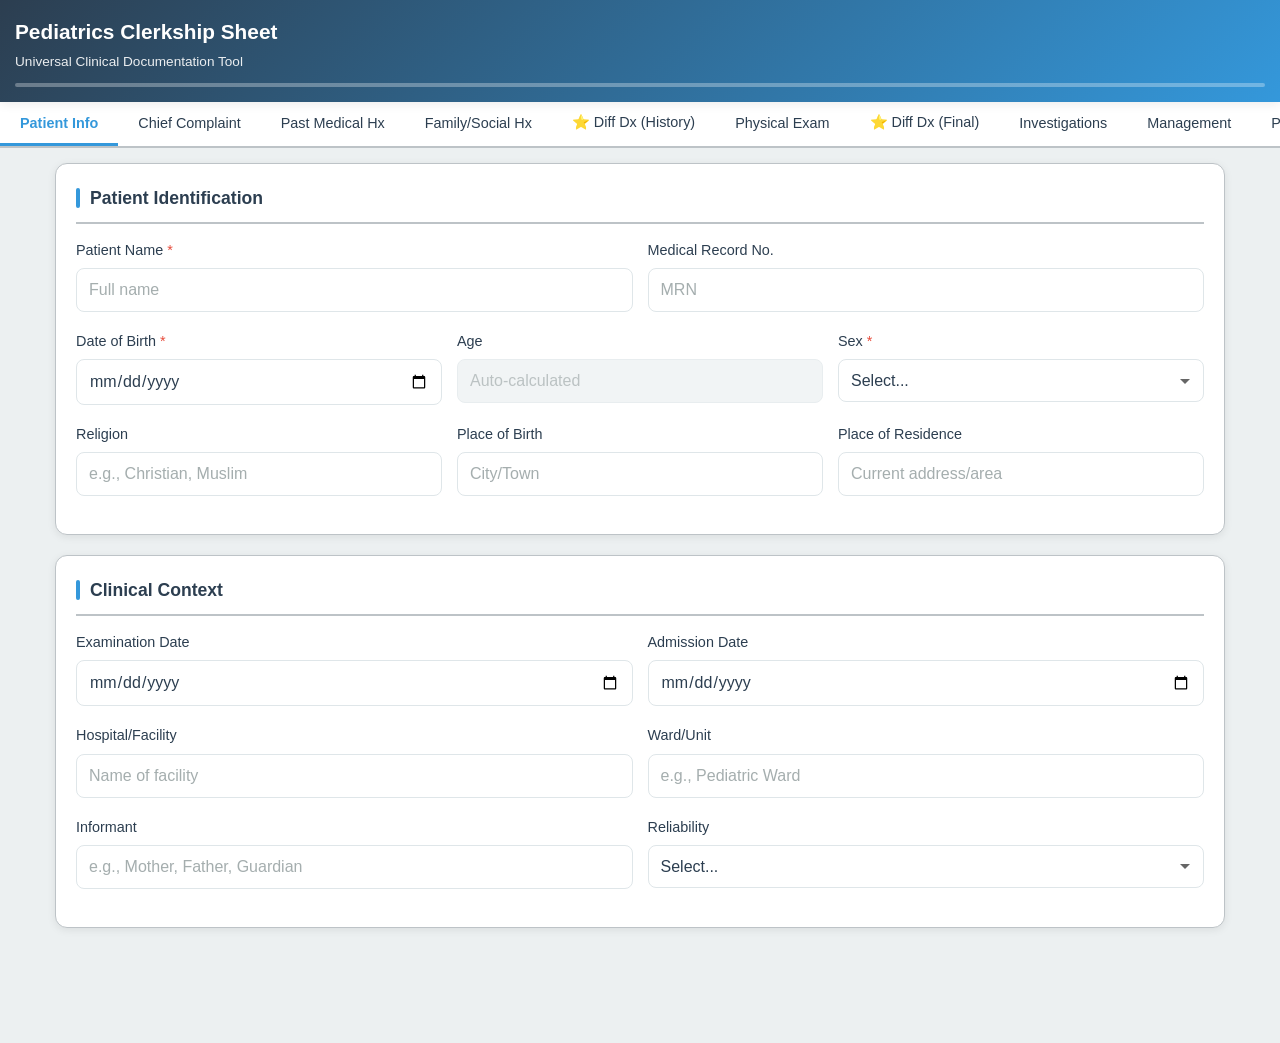
==== index.html @ 2e19b851 "updated natal history" ====
<!DOCTYPE html>
<html lang="en">

<head>
    <meta charset="UTF-8">
    <meta name="viewport" content="width=device-width, initial-scale=1.0, maximum-scale=1.0, user-scalable=no">
    <meta name="apple-mobile-web-app-capable" content="yes">
    <meta name="mobile-web-app-capable" content="yes">
    <title>Pediatrics Clerkship Sheet</title>

    <link rel="stylesheet" href="css/styles.css">
</head>

<body>

    <div class="header">
        <h1>Pediatrics Clerkship Sheet</h1>
        <div class="header-subtitle">Universal Clinical Documentation Tool</div>
        <div class="header-meta" id="lastSaved"></div>
        <div class="progress-bar">
            <div class="progress-fill" id="progressFill">0%</div>
        </div>
    </div>

    <div class="autosave-indicator" id="autosaveIndicator">✓ Saved</div>

    <div class="nav-tabs" id="navTabs">
        <button class="nav-tab active" onclick="showTab('patient-info')">Patient Info</button>
        <button class="nav-tab" onclick="showTab('chief-complaint')">Chief Complaint</button>
        <button class="nav-tab" onclick="showTab('past-medical')">Past Medical Hx</button>
        <button class="nav-tab" onclick="showTab('family-social')">Family/Social Hx</button>
        <button class="nav-tab" onclick="showTab('diff-dx-history')">⭐ Diff Dx (History)</button>
        <button class="nav-tab" onclick="showTab('physical-exam')">Physical Exam</button>
        <button class="nav-tab" onclick="showTab('diff-dx-final')">⭐ Diff Dx (Final)</button>
        <button class="nav-tab" onclick="showTab('investigations')">Investigations</button>
        <button class="nav-tab" onclick="showTab('management')">Management</button>
        <button class="nav-tab" onclick="showTab('progress')">Progress Notes</button>
        <button class="nav-tab" onclick="showTab('neonatal')">👶 Neonatal</button>
    </div>

    <div class="container">

        <!-- ============================================================ -->
        <!-- TAB 1: PATIENT INFO -->
        <!-- ============================================================ -->
        <div id="patient-info" class="tab-content active">
            <!-- In the Patient Info tab, replace the existing cards with this: -->

            <div class="card">
                <h2 class="card-title">Patient Identification</h2>
                <div class="form-row">
                    <div class="form-group">
                        <label for="patient_name" class="required">Patient Name</label>
                        <input type="text" id="patient_name" placeholder="Full name">
                    </div>
                    <div class="form-group">
                        <label for="mrn">Medical Record No.</label>
                        <input type="text" id="mrn" placeholder="MRN">
                    </div>
                </div>
                <div class="form-row three-col">
                    <div class="form-group">
                        <label for="dob" class="required">Date of Birth</label>
                        <input type="date" id="dob">
                    </div>
                    <div class="form-group">
                        <label>Age</label>
                        <input type="text" id="age" readonly placeholder="Auto-calculated">
                    </div>
                    <div class="form-group">
                        <label for="sex" class="required">Sex</label>
                        <select id="sex">
                            <option value="">Select...</option>
                            <option value="Male">Male</option>
                            <option value="Female">Female</option>
                            <option value="Ambiguous">Ambiguous</option>
                        </select>
                    </div>
                </div>
                <div class="form-row three-col">
                    <div class="form-group">
                        <label for="religion">Religion</label>
                        <input type="text" id="religion" placeholder="e.g., Christian, Muslim">
                    </div>
                    <div class="form-group">
                        <label for="place_of_birth">Place of Birth</label>
                        <input type="text" id="place_of_birth" placeholder="City/Town">
                    </div>
                    <div class="form-group">
                        <label for="place_of_residence">Place of Residence</label>
                        <input type="text" id="place_of_residence" placeholder="Current address/area">
                    </div>
                </div>
            </div>

            <div class="card">
                <h2 class="card-title">Clinical Context</h2>
                <div class="form-row">
                    <div class="form-group">
                        <label for="exam_date">Examination Date</label>
                        <input type="date" id="exam_date">
                    </div>
                    <div class="form-group">
                        <label for="admission_date">Admission Date</label>
                        <input type="date" id="admission_date">
                    </div>
                </div>
                <div class="form-row">
                    <div class="form-group">
                        <label for="hospital">Hospital/Facility</label>
                        <input type="text" id="hospital" placeholder="Name of facility">
                    </div>
                    <div class="form-group">
                        <label for="ward">Ward/Unit</label>
                        <input type="text" id="ward" placeholder="e.g., Pediatric Ward">
                    </div>
                </div>
                <div class="form-row">
                    <div class="form-group">
                        <label for="informant">Informant</label>
                        <input type="text" id="informant" placeholder="e.g., Mother, Father, Guardian">
                    </div>
                    <div class="form-group">
                        <label for="informant_reliability">Reliability</label>
                        <select id="informant_reliability">
                            <option value="">Select...</option>
                            <option value="Reliable">Reliable</option>
                            <option value="Partially Reliable">Partially Reliable</option>
                            <option value="Unreliable">Unreliable</option>
                        </select>
                    </div>
                </div>
            </div>

            <!-- ============================================================ -->
            <!-- TAB 2: CHIEF COMPLAINT -->
            <!-- ============================================================ -->
            <div id="chief-complaint" class="tab-content">
                <div class="card">
                    <h2 class="card-title">Chief Complaint (Patient's Own Words)</h2>
                    <div class="form-group">
                        <label for="complaint_1">Complaint 1</label>
                        <input type="text" id="complaint_1" placeholder="Primary complaint">
                    </div>
                    <div class="form-group">
                        <label for="duration_1">Duration</label>
                        <input type="text" id="duration_1" placeholder="e.g., 3 days">
                    </div>

                    <div class="form-group">
                        <label for="complaint_2">Complaint 2</label>
                        <input type="text" id="complaint_2" placeholder="Secondary complaint (if any)">
                    </div>
                    <div class="form-group">
                        <label for="duration_2">Duration</label>
                        <input type="text" id="duration_2" placeholder="e.g., 1 week">
                    </div>

                    <div class="form-group">
                        <label for="complaint_3">Complaint 3</label>
                        <input type="text" id="complaint_3" placeholder="Additional complaint (if any)">
                    </div>
                    <div class="form-group">
                        <label for="duration_3">Duration</label>
                        <input type="text" id="duration_3" placeholder="e.g., 2 weeks">
                    </div>
                </div>

                <div class="card">
                    <h2 class="card-title">History of Present Illness (HPI)</h2>
                    <div class="form-group">
                        <label for="hpi">Full Narrative</label>
                        <textarea id="hpi" rows="8"
                            placeholder="Detailed chronological account of the presenting complaint(s)..."></textarea>
                    </div>
                </div>

                <div class="card">
                    <h2 class="card-title">Symptom Characterization</h2>
                    <div class="form-group">
                        <label for="onset">Onset</label>
                        <input type="text" id="onset" placeholder="Sudden / gradual / insidious">
                    </div>
                    <div class="form-group">
                        <label for="location">Location</label>
                        <input type="text" id="location" placeholder="Where is the symptom?">
                    </div>
                    <div class="form-group">
                        <label for="character">Character</label>
                        <input type="text" id="character" placeholder="Quality of symptom">
                    </div>
                    <div class="form-group">
                        <label for="aggravating">Aggravating Factors</label>
                        <input type="text" id="aggravating" placeholder="What makes it worse?">
                    </div>
                    <div class="form-group">
                        <label for="relieving">Relieving Factors</label>
                        <input type="text" id="relieving" placeholder="What makes it better?">
                    </div>
                    <div class="form-group">
                        <label for="timing">Timing</label>
                        <input type="text" id="timing" placeholder="When does it occur? Pattern?">
                    </div>
                    <div class="form-group">
                        <label for="severity">Severity</label>
                        <input type="text" id="severity" placeholder="Mild / moderate / severe">
                    </div>
                    <div class="form-group">
                        <label for="progression">Progression</label>
                        <input type="text" id="progression" placeholder="Getting better / worse / same?">
                    </div>
                    <div class="form-group">
                        <label for="associated_symptoms">Associated Symptoms</label>
                        <textarea id="associated_symptoms" rows="3"
                            placeholder="Other symptoms accompanying the chief complaint"></textarea>
                    </div>
                </div>

                <div class="card">
                    <h2 class="card-title">Functional Impact</h2>
                    <div class="form-group">
                        <label for="effect_feeding">Effect on Feeding</label>
                        <textarea id="effect_feeding" rows="2"
                            placeholder="Any changes in appetite, intake, or feeding behavior?"></textarea>
                    </div>
                    <div class="form-group">
                        <label for="effect_sleep">Effect on Sleep</label>
                        <textarea id="effect_sleep" rows="2" placeholder="Any sleep disturbances?"></textarea>
                    </div>
                    <div class="form-group">
                        <label for="effect_activity">Effect on Activity Level</label>
                        <textarea id="effect_activity" rows="2"
                            placeholder="Any changes in play, school, or daily activities?"></textarea>
                    </div>
                </div>

                <div class="card">
                    <h2 class="card-title">Pertinent Positives & Negatives</h2>
                    <div class="form-group">
                        <label for="pertinent_positives">Pertinent Positives</label>
                        <textarea id="pertinent_positives" rows="3"
                            placeholder="Relevant positive findings from history"></textarea>
                    </div>
                    <div class="form-group">
                        <label for="pertinent_negatives">Pertinent Negatives</label>
                        <textarea id="pertinent_negatives" rows="3"
                            placeholder="Important negative findings that help narrow diagnosis"></textarea>
                    </div>
                </div>

                <div class="card">
                    <h2 class="card-title">Prior Treatment</h2>
                    <table id="priorTreatmentTable">
                        <thead>
                            <tr>
                                <th>Medication/Treatment</th>
                                <th>Dose/Frequency</th>
                                <th>Response</th>
                                <th><button type="button" class="btn-add"
                                        onclick="addRow('priorTreatmentTable')">+</button></th>
                            </tr>
                        </thead>
                        <tbody>
                            <tr>
                                <td><input type="text" class="form-control"></td>
                                <td><input type="text" class="form-control"></td>
                                <td><input type="text" class="form-control"></td>
                                <td><button type="button" class="btn-remove" onclick="removeRow(this)">×</button></td>
                            </tr>
                        </tbody>
                    </table>
                </div>

                <!-- Replace the Review of Systems section in Chief Complaint tab -->
                <div class="card">
                    <h2 class="card-title">Review of Systems</h2>
                    <p class="info-text">Select ✓ (Yes/Present), ✗ (No/Absent), or leave blank if not assessed</p>

                    <h3>General</h3>
                    <div class="ros-grid">
                        <div class="ros-item">
                            <span class="ros-label">Fever</span>
                            <div class="ros-buttons">
                                <label class="ros-btn"><input type="radio" name="ros_fever" value="yes"><span
                                        class="tick">✓</span></label>
                                <label class="ros-btn"><input type="radio" name="ros_fever" value="no"><span
                                        class="cross">✗</span></label>
                            </div>
                        </div>
                        <div class="ros-item">
                            <span class="ros-label">Weight Loss</span>
                            <div class="ros-buttons">
                                <label class="ros-btn"><input type="radio" name="ros_weight_loss" value="yes"><span
                                        class="tick">✓</span></label>
                                <label class="ros-btn"><input type="radio" name="ros_weight_loss" value="no"><span
                                        class="cross">✗</span></label>
                            </div>
                        </div>
                        <div class="ros-item">
                            <span class="ros-label">Fatigue</span>
                            <div class="ros-buttons">
                                <label class="ros-btn"><input type="radio" name="ros_fatigue" value="yes"><span
                                        class="tick">✓</span></label>
                                <label class="ros-btn"><input type="radio" name="ros_fatigue" value="no"><span
                                        class="cross">✗</span></label>
                            </div>
                        </div>
                        <div class="ros-item">
                            <span class="ros-label">Night Sweats</span>
                            <div class="ros-buttons">
                                <label class="ros-btn"><input type="radio" name="ros_night_sweats" value="yes"><span
                                        class="tick">✓</span></label>
                                <label class="ros-btn"><input type="radio" name="ros_night_sweats" value="no"><span
                                        class="cross">✗</span></label>
                            </div>
                        </div>
                        <div class="ros-item">
                            <span class="ros-label">Poor Appetite</span>
                            <div class="ros-buttons">
                                <label class="ros-btn"><input type="radio" name="ros_poor_appetite" value="yes"><span
                                        class="tick">✓</span></label>
                                <label class="ros-btn"><input type="radio" name="ros_poor_appetite" value="no"><span
                                        class="cross">✗</span></label>
                            </div>
                        </div>
                    </div>

                    <h3>Respiratory</h3>
                    <div class="ros-grid">
                        <div class="ros-item">
                            <span class="ros-label">Cough</span>
                            <div class="ros-buttons">
                                <label class="ros-btn"><input type="radio" name="ros_cough" value="yes"><span
                                        class="tick">✓</span></label>
                                <label class="ros-btn"><input type="radio" name="ros_cough" value="no"><span
                                        class="cross">✗</span></label>
                            </div>
                        </div>
                        <div class="ros-item">
                            <span class="ros-label">Difficulty Breathing</span>
                            <div class="ros-buttons">
                                <label class="ros-btn"><input type="radio" name="ros_dyspnea" value="yes"><span
                                        class="tick">✓</span></label>
                                <label class="ros-btn"><input type="radio" name="ros_dyspnea" value="no"><span
                                        class="cross">✗</span></label>
                            </div>
                        </div>
                        <div class="ros-item">
                            <span class="ros-label">Wheezing</span>
                            <div class="ros-buttons">
                                <label class="ros-btn"><input type="radio" name="ros_wheeze" value="yes"><span
                                        class="tick">✓</span></label>
                                <label class="ros-btn"><input type="radio" name="ros_wheeze" value="no"><span
                                        class="cross">✗</span></label>
                            </div>
                        </div>
                        <div class="ros-item">
                            <span class="ros-label">Chest Pain</span>
                            <div class="ros-buttons">
                                <label class="ros-btn"><input type="radio" name="ros_chest_pain" value="yes"><span
                                        class="tick">✓</span></label>
                                <label class="ros-btn"><input type="radio" name="ros_chest_pain" value="no"><span
                                        class="cross">✗</span></label>
                            </div>
                        </div>
                    </div>

                    <h3>Cardiovascular</h3>
                    <div class="ros-grid">
                        <div class="ros-item">
                            <span class="ros-label">Palpitations</span>
                            <div class="ros-buttons">
                                <label class="ros-btn"><input type="radio" name="ros_palpitations" value="yes"><span
                                        class="tick">✓</span></label>
                                <label class="ros-btn"><input type="radio" name="ros_palpitations" value="no"><span
                                        class="cross">✗</span></label>
                            </div>
                        </div>
                        <div class="ros-item">
                            <span class="ros-label">Syncope</span>
                            <div class="ros-buttons">
                                <label class="ros-btn"><input type="radio" name="ros_syncope" value="yes"><span
                                        class="tick">✓</span></label>
                                <label class="ros-btn"><input type="radio" name="ros_syncope" value="no"><span
                                        class="cross">✗</span></label>
                            </div>
                        </div>
                        <div class="ros-item">
                            <span class="ros-label">Edema</span>
                            <div class="ros-buttons">
                                <label class="ros-btn"><input type="radio" name="ros_edema" value="yes"><span
                                        class="tick">✓</span></label>
                                <label class="ros-btn"><input type="radio" name="ros_edema" value="no"><span
                                        class="cross">✗</span></label>
                            </div>
                        </div>
                        <div class="ros-item">
                            <span class="ros-label">Cyanosis</span>
                            <div class="ros-buttons">
                                <label class="ros-btn"><input type="radio" name="ros_cyanosis" value="yes"><span
                                        class="tick">✓</span></label>
                                <label class="ros-btn"><input type="radio" name="ros_cyanosis" value="no"><span
                                        class="cross">✗</span></label>
                            </div>
                        </div>
                    </div>

                    <h3>Gastrointestinal</h3>
                    <div class="ros-grid">
                        <div class="ros-item">
                            <span class="ros-label">Nausea</span>
                            <div class="ros-buttons">
                                <label class="ros-btn"><input type="radio" name="ros_nausea" value="yes"><span
                                        class="tick">✓</span></label>
                                <label class="ros-btn"><input type="radio" name="ros_nausea" value="no"><span
                                        class="cross">✗</span></label>
                            </div>
                        </div>
                        <div class="ros-item">
                            <span class="ros-label">Vomiting</span>
                            <div class="ros-buttons">
                                <label class="ros-btn"><input type="radio" name="ros_vomiting" value="yes"><span
                                        class="tick">✓</span></label>
                                <label class="ros-btn"><input type="radio" name="ros_vomiting" value="no"><span
                                        class="cross">✗</span></label>
                            </div>
                        </div>
                        <div class="ros-item">
                            <span class="ros-label">Diarrhea</span>
                            <div class="ros-buttons">
                                <label class="ros-btn"><input type="radio" name="ros_diarrhea" value="yes"><span
                                        class="tick">✓</span></label>
                                <label class="ros-btn"><input type="radio" name="ros_diarrhea" value="no"><span
                                        class="cross">✗</span></label>
                            </div>
                        </div>
                        <div class="ros-item">
                            <span class="ros-label">Constipation</span>
                            <div class="ros-buttons">
                                <label class="ros-btn"><input type="radio" name="ros_constipation" value="yes"><span
                                        class="tick">✓</span></label>
                                <label class="ros-btn"><input type="radio" name="ros_constipation" value="no"><span
                                        class="cross">✗</span></label>
                            </div>
                        </div>
                        <div class="ros-item">
                            <span class="ros-label">Abdominal Pain</span>
                            <div class="ros-buttons">
                                <label class="ros-btn"><input type="radio" name="ros_abdo_pain" value="yes"><span
                                        class="tick">✓</span></label>
                                <label class="ros-btn"><input type="radio" name="ros_abdo_pain" value="no"><span
                                        class="cross">✗</span></label>
                            </div>
                        </div>
                        <div class="ros-item">
                            <span class="ros-label">Blood in Stool</span>
                            <div class="ros-buttons">
                                <label class="ros-btn"><input type="radio" name="ros_blood_stool" value="yes"><span
                                        class="tick">✓</span></label>
                                <label class="ros-btn"><input type="radio" name="ros_blood_stool" value="no"><span
                                        class="cross">✗</span></label>
                            </div>
                        </div>
                    </div>

                    <h3>Genitourinary</h3>
                    <div class="ros-grid">
                        <div class="ros-item">
                            <span class="ros-label">Dysuria</span>
                            <div class="ros-buttons">
                                <label class="ros-btn"><input type="radio" name="ros_dysuria" value="yes"><span
                                        class="tick">✓</span></label>
                                <label class="ros-btn"><input type="radio" name="ros_dysuria" value="no"><span
                                        class="cross">✗</span></label>
                            </div>
                        </div>
                        <div class="ros-item">
                            <span class="ros-label">Frequency</span>
                            <div class="ros-buttons">
                                <label class="ros-btn"><input type="radio" name="ros_frequency" value="yes"><span
                                        class="tick">✓</span></label>
                                <label class="ros-btn"><input type="radio" name="ros_frequency" value="no"><span
                                        class="cross">✗</span></label>
                            </div>
                        </div>
                        <div class="ros-item">
                            <span class="ros-label">Hematuria</span>
                            <div class="ros-buttons">
                                <label class="ros-btn"><input type="radio" name="ros_hematuria" value="yes"><span
                                        class="tick">✓</span></label>
                                <label class="ros-btn"><input type="radio" name="ros_hematuria" value="no"><span
                                        class="cross">✗</span></label>
                            </div>
                        </div>
                        <div class="ros-item">
                            <span class="ros-label">Bedwetting</span>
                            <div class="ros-buttons">
                                <label class="ros-btn"><input type="radio" name="ros_bedwetting" value="yes"><span
                                        class="tick">✓</span></label>
                                <label class="ros-btn"><input type="radio" name="ros_bedwetting" value="no"><span
                                        class="cross">✗</span></label>
                            </div>
                        </div>
                    </div>

                    <h3>Neurological</h3>
                    <div class="ros-grid">
                        <div class="ros-item">
                            <span class="ros-label">Headache</span>
                            <div class="ros-buttons">
                                <label class="ros-btn"><input type="radio" name="ros_headache" value="yes"><span
                                        class="tick">✓</span></label>
                                <label class="ros-btn"><input type="radio" name="ros_headache" value="no"><span
                                        class="cross">✗</span></label>
                            </div>
                        </div>
                        <div class="ros-item">
                            <span class="ros-label">Seizures</span>
                            <div class="ros-buttons">
                                <label class="ros-btn"><input type="radio" name="ros_seizures" value="yes"><span
                                        class="tick">✓</span></label>
                                <label class="ros-btn"><input type="radio" name="ros_seizures" value="no"><span
                                        class="cross">✗</span></label>
                            </div>
                        </div>
                        <div class="ros-item">
                            <span class="ros-label">Weakness</span>
                            <div class="ros-buttons">
                                <label class="ros-btn"><input type="radio" name="ros_weakness" value="yes"><span
                                        class="tick">✓</span></label>
                                <label class="ros-btn"><input type="radio" name="ros_weakness" value="no"><span
                                        class="cross">✗</span></label>
                            </div>
                        </div>
                        <div class="ros-item">
                            <span class="ros-label">Altered Consciousness</span>
                            <div class="ros-buttons">
                                <label class="ros-btn"><input type="radio" name="ros_altered_consc" value="yes"><span
                                        class="tick">✓</span></label>
                                <label class="ros-btn"><input type="radio" name="ros_altered_consc" value="no"><span
                                        class="cross">✗</span></label>
                            </div>
                        </div>
                    </div>

                    <h3>Musculoskeletal</h3>
                    <div class="ros-grid">
                        <div class="ros-item">
                            <span class="ros-label">Joint Pain</span>
                            <div class="ros-buttons">
                                <label class="ros-btn"><input type="radio" name="ros_joint_pain" value="yes"><span
                                        class="tick">✓</span></label>
                                <label class="ros-btn"><input type="radio" name="ros_joint_pain" value="no"><span
                                        class="cross">✗</span></label>
                            </div>
                        </div>
                        <div class="ros-item">
                            <span class="ros-label">Joint Swelling</span>
                            <div class="ros-buttons">
                                <label class="ros-btn"><input type="radio" name="ros_joint_swelling" value="yes"><span
                                        class="tick">✓</span></label>
                                <label class="ros-btn"><input type="radio" name="ros_joint_swelling" value="no"><span
                                        class="cross">✗</span></label>
                            </div>
                        </div>
                        <div class="ros-item">
                            <span class="ros-label">Limping</span>
                            <div class="ros-buttons">
                                <label class="ros-btn"><input type="radio" name="ros_limping" value="yes"><span
                                        class="tick">✓</span></label>
                                <label class="ros-btn"><input type="radio" name="ros_limping" value="no"><span
                                        class="cross">✗</span></label>
                            </div>
                        </div>
                    </div>

                    <h3>Skin</h3>
                    <div class="ros-grid">
                        <div class="ros-item">
                            <span class="ros-label">Rash</span>
                            <div class="ros-buttons">
                                <label class="ros-btn"><input type="radio" name="ros_rash" value="yes"><span
                                        class="tick">✓</span></label>
                                <label class="ros-btn"><input type="radio" name="ros_rash" value="no"><span
                                        class="cross">✗</span></label>
                            </div>
                        </div>
                        <div class="ros-item">
                            <span class="ros-label">Itching</span>
                            <div class="ros-buttons">
                                <label class="ros-btn"><input type="radio" name="ros_itching" value="yes"><span
                                        class="tick">✓</span></label>
                                <label class="ros-btn"><input type="radio" name="ros_itching" value="no"><span
                                        class="cross">✗</span></label>
                            </div>
                        </div>
                        <div class="ros-item">
                            <span class="ros-label">Bruising</span>
                            <div class="ros-buttons">
                                <label class="ros-btn"><input type="radio" name="ros_bruising" value="yes"><span
                                        class="tick">✓</span></label>
                                <label class="ros-btn"><input type="radio" name="ros_bruising" value="no"><span
                                        class="cross">✗</span></label>
                            </div>
                        </div>
                    </div>

                    <h3>HEENT</h3>
                    <div class="ros-grid">
                        <div class="ros-item">
                            <span class="ros-label">Vision Changes</span>
                            <div class="ros-buttons">
                                <label class="ros-btn"><input type="radio" name="ros_vision" value="yes"><span
                                        class="tick">✓</span></label>
                                <label class="ros-btn"><input type="radio" name="ros_vision" value="no"><span
                                        class="cross">✗</span></label>
                            </div>
                        </div>
                        <div class="ros-item">
                            <span class="ros-label">Ear Pain</span>
                            <div class="ros-buttons">
                                <label class="ros-btn"><input type="radio" name="ros_ear_pain" value="yes"><span
                                        class="tick">✓</span></label>
                                <label class="ros-btn"><input type="radio" name="ros_ear_pain" value="no"><span
                                        class="cross">✗</span></label>
                            </div>
                        </div>
                        <div class="ros-item">
                            <span class="ros-label">Sore Throat</span>
                            <div class="ros-buttons">
                                <label class="ros-btn"><input type="radio" name="ros_sore_throat" value="yes"><span
                                        class="tick">✓</span></label>
                                <label class="ros-btn"><input type="radio" name="ros_sore_throat" value="no"><span
                                        class="cross">✗</span></label>
                            </div>
                        </div>
                        <div class="ros-item">
                            <span class="ros-label">Runny Nose</span>
                            <div class="ros-buttons">
                                <label class="ros-btn"><input type="radio" name="ros_runny_nose" value="yes"><span
                                        class="tick">✓</span></label>
                                <label class="ros-btn"><input type="radio" name="ros_runny_nose" value="no"><span
                                        class="cross">✗</span></label>
                            </div>
                        </div>
                    </div>

                    <div class="form-group" style="margin-top: 20px;">
                        <label for="ros_details">Details of Positive Findings</label>
                        <textarea id="ros_details" rows="4"
                            placeholder="Elaborate on any positive findings from review of systems"></textarea>
                    </div>
                </div>

                <!-- ============================================================ -->
                <!-- TAB 3: PAST MEDICAL HISTORY -->
                <!-- ============================================================ -->
                <div id="past-medical" class="tab-content">
                    <div class="card">
                        <h2 class="card-title">Antenatal History</h2>
                        <div class="form-row">
                            <div class="form-group">
                                <label for="gravida">Gravida</label>
                                <input type="number" id="gravida" placeholder="Number of pregnancies">
                            </div>
                            <div class="form-group">
                                <label for="para">Para</label>
                                <input type="number" id="para" placeholder="Number of births">
                            </div>
                        </div>
                        <div class="form-group">
                            <label for="anc_visits">ANC Visits</label>
                            <input type="text" id="anc_visits"
                                placeholder="Number and quality of antenatal care visits">
                        </div>
                        <div class="form-group">
                            <label for="maternal_illnesses">Maternal Illnesses During Pregnancy</label>
                            <textarea id="maternal_illnesses" rows="2"
                                placeholder="e.g., Diabetes, Hypertension, Infections"></textarea>
                        </div>
                        <div class="form-group">
                            <label for="maternal_medications">Medications/Supplements Taken</label>
                            <textarea id="maternal_medications" rows="2"
                                placeholder="Include folic acid, iron, etc."></textarea>
                        </div>
                        <div class="form-group">
                            <label for="substances">Substance Use</label>
                            <textarea id="substances" rows="2" placeholder="Alcohol, tobacco, drugs"></textarea>
                        </div>
                        <div class="form-group">
                            <label for="antenatal_complications">Complications</label>
                            <textarea id="antenatal_complications" rows="3"
                                placeholder="Any complications during pregnancy"></textarea>
                        </div>
                    </div>

                    <div class="card">
                        <h2 class="card-title">Natal History</h2>
                        <div class="form-group">
                            <label for="place_of_delivery">Place of Delivery</label>
                            <input type="text" id="place_of_delivery" placeholder="Hospital, clinic, home">
                        </div>
                        <div class="form-group">
                            <label>Mode of Delivery</label>
                            <div class="radio-group">
                                <label><input type="radio" name="delivery_mode" value="SVD"> Spontaneous Vaginal
                                    Delivery</label>
                                <label><input type="radio" name="delivery_mode" value="Assisted"> Assisted
                                    Delivery</label>
                                <label><input type="radio" name="delivery_mode" value="C-section"> Cesarean
                                    Section</label>
                            </div>
                        </div>
                        <div class="form-group" id="csection_indication_group" style="display:none;">
                            <label for="csection_indication">Indication for C-Section</label>
                            <input type="text" id="csection_indication" placeholder="Reason for cesarean delivery">
                        </div>
                        <div class="form-row">
                            <div class="form-group">
                                <label for="gestational_age">Gestational Age at Birth (weeks)</label>
                                <input type="number" id="gestational_age" step="0.1" placeholder="e.g., 38.5">
                            </div>
                            <div class="form-group">
                                <label for="birth_weight">Birth Weight (kg)</label>
                                <input type="number" id="birth_weight" step="0.01" placeholder="e.g., 3.2">
                            </div>
                        </div>
                        <div class="form-row">
                            <div class="form-group">
                                <label for="apgar_1">APGAR Score (1 min)</label>
                                <input type="number" id="apgar_1" min="0" max="10" placeholder="0-10">
                            </div>
                            <div class="form-group">
                                <label for="apgar_5">APGAR Score (5 min)</label>
                                <input type="number" id="apgar_5" min="0" max="10" placeholder="0-10">
                            </div>
                        </div>
                        <div class="form-group">
                            <label>Resuscitation Required?</label>
                            <div class="radio-group">
                                <label><input type="radio" name="resuscitation" value="No"> No</label>
                                <label><input type="radio" name="resuscitation" value="Yes"> Yes</label>
                            </div>
                        </div>
                        <div class="form-group">
                            <label>Cried Immediately?</label>
                            <div class="radio-group">
                                <label><input type="radio" name="cried_immediately" value="Yes"> Yes</label>
                                <label><input type="radio" name="cried_immediately" value="No"> No</label>
                            </div>
                        </div>
                    </div>

                    <!-- Add dynamic milestones container -->
                    <div class="card">
                        <h2 class="card-title">Developmental Milestones</h2>
                        <div id="milestonesContainer">
                            <!-- This will be populated dynamically based on age -->
                            <p><em>Enter date of birth to load age-appropriate milestones</em></p>
                        </div>
                    </div>

                    <div class="card">
                        <h2 class="card-title">Neonatal History</h2>
                        <div class="form-group">
                            <label>NICU Admission?</label>
                            <div class="radio-group">
                                <label><input type="radio" name="nicu_admission" value="No"> No</label>
                                <label><input type="radio" name="nicu_admission" value="Yes"> Yes</label>
                            </div>
                        </div>
                        <div id="nicu_reason_group" style="display:none;">
                            <div class="form-group">
                                <label for="nicu_reason">Reason for NICU Admission</label>
                                <textarea id="nicu_reason" rows="2" placeholder="Indication for NICU care"></textarea>
                            </div>
                            <div class="form-group">
                                <label for="nicu_duration">Duration of NICU Stay</label>
                                <input type="text" id="nicu_duration" placeholder="e.g., 5 days">
                            </div>
                        </div>
                    </div>

                    <div class="card">
                        <h2 class="card-title">HIV/RVD Status</h2>
                        <div class="form-group">
                            <label>HIV Status</label>
                            <div class="radio-group">
                                <label><input type="radio" name="hiv_status" value="Negative"> Negative</label>
                                <label><input type="radio" name="hiv_status" value="Positive"> Positive</label>
                                <label><input type="radio" name="hiv_status" value="Unknown"> Unknown</label>
                                <label><input type="radio" name="hiv_status" value="Exposed"> Exposed (mother
                                    HIV+)</label>
                            </div>
                        </div>
                        <div class="form-group" id="hiv_details_group" style="display:none;">
                            <label for="hiv_details">HIV Details</label>
                            <textarea id="hiv_details" rows="3"
                                placeholder="CD4 count, viral load, ART regimen, adherence, OIs..."></textarea>
                        </div>
                        <div class="form-group">
                            <label for="hiv_test_date">Date of Last Test</label>
                            <input type="date" id="hiv_test_date">
                        </div>
                    </div>

                    <div class="card">
                        <h2 class="card-title">Feeding History</h2>
                        <div class="form-group">
                            <label>Breastfeeding?</label>
                            <div class="radio-group">
                                <label><input type="radio" name="breastfeeding" value="Exclusive"> Exclusive</label>
                                <label><input type="radio" name="breastfeeding" value="Partial"> Partial</label>
                                <label><input type="radio" name="breastfeeding" value="None"> None</label>
                            </div>
                        </div>
                        <div class="form-group">
                            <label>Formula Feeding?</label>
                            <div class="radio-group">
                                <label><input type="radio" name="formula_feeding" value="Yes"> Yes</label>
                                <label><input type="radio" name="formula_feeding" value="No"> No</label>
                            </div>
                        </div>
                        <div class="form-group">
                            <label for="complementary_feeding">Complementary Feeding Started (age)</label>
                            <input type="text" id="complementary_feeding" placeholder="e.g., 6 months">
                        </div>
                        <div class="form-group">
                            <label for="current_diet">Current Diet</label>
                            <textarea id="current_diet" rows="2" placeholder="Describe typical daily diet"></textarea>
                        </div>
                        <div class="form-group">
                            <label for="diet_recall">24-Hour Diet Recall</label>
                            <textarea id="diet_recall" rows="3"
                                placeholder="What did the child eat/drink in the last 24 hours?"></textarea>
                        </div>
                        <div class="form-group">
                            <label for="feeding_difficulties">Feeding Difficulties</label>
                            <textarea id="feeding_difficulties" rows="2"
                                placeholder="Any problems with feeding?"></textarea>
                        </div>
                        <div class="form-group">
                            <label for="supplements">Supplements/Vitamins</label>
                            <input type="text" id="supplements" placeholder="e.g., Vitamin D, Iron">
                        </div>
                        <div class="form-group">
                            <label for="allergies">Known Food Allergies</label>
                            <input type="text" id="allergies" placeholder="e.g., Milk, eggs, peanuts">
                        </div>
                    </div>

                    <div class="card">
                        <h2 class="card-title">Developmental Milestones</h2>
                        <div class="form-row">
                            <div class="form-group">
                                <label for="milestone_sitting">Sitting (age)</label>
                                <input type="text" id="milestone_sitting" placeholder="e.g., 6 months">
                            </div>
                            <div class="form-group">
                                <label for="milestone_standing">Standing (age)</label>
                                <input type="text" id="milestone_standing" placeholder="e.g., 9 months">
                            </div>
                        </div>
                        <div class="form-row">
                            <div class="form-group">
                                <label for="milestone_walking">Walking (age)</label>
                                <input type="text" id="milestone_walking" placeholder="e.g., 12 months">
                            </div>
                            <div class="form-group">
                                <label for="milestone_first_words">First Words (age)</label>
                                <input type="text" id="milestone_first_words" placeholder="e.g., 12 months">
                            </div>
                        </div>
                        <div class="form-group">
                            <label for="milestone_sentences">Sentences (age)</label>
                            <input type="text" id="milestone_sentences" placeholder="e.g., 24 months">
                        </div>
                        <div class="form-group">
                            <label>Developmental Regression?</label>
                            <div class="radio-group">
                                <label><input type="radio" name="dev_regression" value="No"> No</label>
                                <label><input type="radio" name="dev_regression" value="Yes"> Yes</label>
                            </div>
                        </div>
                        <div class="form-group" id="regression_details_group" style="display:none;">
                            <label for="regression_details">Details of Regression</label>
                            <textarea id="regression_details" rows="2"
                                placeholder="Which skills were lost and when?"></textarea>
                        </div>
                        <div class="form-group">
                            <label for="school_performance">School Performance</label>
                            <textarea id="school_performance" rows="2"
                                placeholder="Academic performance, behavior, special needs"></textarea>
                        </div>
                    </div>

                    <div class="card">
                        <h2 class="card-title">Immunization History</h2>
                        <table>
                            <thead>
                                <tr>
                                    <th>Vaccine</th>
                                    <th>Date Given / Status</th>
                                </tr>
                            </thead>
                            <tbody>
                                <tr>
                                    <td>BCG</td>
                                    <td><input type="text" id="bcg_date" class="form-control"></td>
                                </tr>
                                <tr>
                                    <td>Hepatitis B</td>
                                    <td><input type="text" id="hepb_date" class="form-control"></td>
                                </tr>
                                <tr>
                                    <td>DPT</td>
                                    <td><input type="text" id="dpt_date" class="form-control"></td>
                                </tr>
                                <tr>
                                    <td>Polio</td>
                                    <td><input type="text" id="polio_date" class="form-control"></td>
                                </tr>
                                <tr>
                                    <td>MMR</td>
                                    <td><input type="text" id="mmr_date" class="form-control"></td>
                                </tr>
                            </tbody>
                        </table>
                        <div class="form-group">
                            <label>Overall Immunization Status</label>
                            <div class="radio-group">
                                <label><input type="radio" name="immunization_status" value="Up to date"> Up to
                                    date</label>
                                <label><input type="radio" name="immunization_status" value="Incomplete">
                                    Incomplete</label>
                                <label><input type="radio" name="immunization_status" value="Unknown"> Unknown</label>
                            </div>
                        </div>
                    </div>

                    <div class="card">
                        <h2 class="card-title">Past Illnesses & Hospitalizations</h2>
                        <table id="pastIllnessesTable">
                            <thead>
                                <tr>
                                    <th>Illness/Condition</th>
                                    <th>Date/Age</th>
                                    <th>Treatment/Outcome</th>
                                    <th><button type="button" class="btn-add"
                                            onclick="addRow('pastIllnessesTable')">+</button></th>
                                </tr>
                            </thead>
                            <tbody>
                                <tr>
                                    <td><input type="text" class="form-control"></td>
                                    <td><input type="text" class="form-control"></td>
                                    <td><input type="text" class="form-control"></td>
                                    <td><button type="button" class="btn-remove" onclick="removeRow(this)">×</button>
                                    </td>
                                </tr>
                            </tbody>
                        </table>
                    </div>

                    <div class="card">
                        <h2 class="card-title">Chronic Diseases</h2>
                        <div class="checkbox-group">
                            <label><input type="checkbox" name="chronic_disease" value="Asthma"> Asthma</label>
                            <label><input type="checkbox" name="chronic_disease" value="Diabetes"> Diabetes</label>
                            <label><input type="checkbox" name="chronic_disease" value="Sickle Cell Disease"> Sickle
                                Cell
                                Disease</label>
                            <label><input type="checkbox" name="chronic_disease" value="HIV"> HIV</label>
                            <label><input type="checkbox" name="chronic_disease" value="Tuberculosis">
                                Tuberculosis</label>
                            <label><input type="checkbox" name="chronic_disease" value="Epilepsy"> Epilepsy</label>
                            <label><input type="checkbox" name="chronic_disease" value="Congenital Heart Disease">
                                Congenital Heart Disease</label>
                            <label><input type="checkbox" name="chronic_disease" value="None"> None</label>
                        </div>
                    </div>

                    <div class="card">
                        <h2 class="card-title">Current Medications</h2>
                        <table id="currentMedicationsTable">
                            <thead>
                                <tr>
                                    <th>Medication</th>
                                    <th>Dose</th>
                                    <th>Frequency</th>
                                    <th><button type="button" class="btn-add"
                                            onclick="addRow('currentMedicationsTable')">+</button></th>
                                </tr>
                            </thead>
                            <tbody>
                                <tr>
                                    <td><input type="text" class="form-control"></td>
                                    <td><input type="text" class="form-control"></td>
                                    <td><input type="text" class="form-control"></td>
                                    <td><button type="button" class="btn-remove" onclick="removeRow(this)">×</button>
                                    </td>
                                </tr>
                            </tbody>
                        </table>
                    </div>
                </div>

                <!-- ============================================================ -->
                <!-- TAB 4: FAMILY & SOCIAL HISTORY -->
                <!-- ============================================================ -->
                <div id="family-social" class="tab-content">
                    <div class="card">
                        <h2 class="card-title">Parents</h2>
                        <div class="form-row">
                            <div class="form-group">
                                <label for="mother_age">Mother's Age</label>
                                <input type="number" id="mother_age" placeholder="Years">
                            </div>
                            <div class="form-group">
                                <label for="mother_occupation">Mother's Occupation</label>
                                <input type="text" id="mother_occupation" placeholder="Occupation">
                            </div>
                        </div>
                        <div class="form-row">
                            <div class="form-group">
                                <label for="father_age">Father's Age</label>
                                <input type="number" id="father_age" placeholder="Years">
                            </div>
                            <div class="form-group">
                                <label for="father_occupation">Father's Occupation</label>
                                <input type="text" id="father_occupation" placeholder="Occupation">
                            </div>
                        </div>
                        <div class="form-group">
                            <label>Consanguinity</label>
                            <div class="radio-group">
                                <label><input type="radio" name="consanguinity" value="No"> No</label>
                                <label><input type="radio" name="consanguinity" value="Yes"> Yes</label>
                            </div>
                        </div>
                        <div class="form-group" id="consanguinity_degree_group" style="display:none;">
                            <label for="consanguinity_degree">Degree of Consanguinity</label>
                            <input type="text" id="consanguinity_degree" placeholder="e.g., First cousins">
                        </div>
                    </div>

                    <div class="card">
                        <h2 class="card-title">Siblings</h2>
                        <table id="siblingsTable">
                            <thead>
                                <tr>
                                    <th>Name/Age</th>
                                    <th>Sex</th>
                                    <th>Health Status</th>
                                    <th><button type="button" class="btn-add"
                                            onclick="addRow('siblingsTable')">+</button>
                                    </th>
                                </tr>
                            </thead>
                            <tbody>
                                <tr>
                                    <td><input type="text" class="form-control"></td>
                                    <td><input type="text" class="form-control"></td>
                                    <td><input type="text" class="form-control"></td>
                                    <td><button type="button" class="btn-remove" onclick="removeRow(this)">×</button>
                                    </td>
                                </tr>
                            </tbody>
                        </table>
                    </div>

                    <div class="card">
                        <h2 class="card-title">Family History</h2>
                        <div class="checkbox-group">
                            <label><input type="checkbox" name="family_history" value="Asthma/Atopy">
                                Asthma/Atopy</label>
                            <label><input type="checkbox" name="family_history" value="Sickle Cell Disease"> Sickle Cell
                                Disease</label>
                            <label><input type="checkbox" name="family_history" value="Genetic Disorders"> Genetic
                                Disorders</label>
                            <label><input type="checkbox" name="family_history" value="Diabetes"> Diabetes</label>
                            <label><input type="checkbox" name="family_history" value="Hypertension">
                                Hypertension</label>
                            <label><input type="checkbox" name="family_history" value="Tuberculosis">
                                Tuberculosis</label>
                            <label><input type="checkbox" name="family_history" value="Malignancy"> Malignancy</label>
                            <label><input type="checkbox" name="family_history" value="Other"> Other</label>
                        </div>
                        <div class="form-group">
                            <label for="family_history_details">Details</label>
                            <textarea id="family_history_details" rows="3"
                                placeholder="Elaborate on positive family history"></textarea>
                        </div>
                    </div>

                    <div class="card">
                        <h2 class="card-title">Social History</h2>
                        <div class="form-group">
                            <label for="ses">Socioeconomic Status</label>
                            <select id="ses">
                                <option value="">Select...</option>
                                <option value="Low">Low</option>
                                <option value="Middle">Middle</option>
                                <option value="High">High</option>
                            </select>
                        </div>
                        <div class="form-group">
                            <label for="housing">Housing Conditions</label>
                            <textarea id="housing" rows="2"
                                placeholder="Type of housing, overcrowding, etc."></textarea>
                        </div>
                        <div class="form-row">
                            <div class="form-group">
                                <label for="household_size">Household Size</label>
                                <input type="number" id="household_size" placeholder="Number of people">
                            </div>
                        </div>
                        <div class="form-group">
                            <label for="water_source">Water Source</label>
                            <input type="text" id="water_source" placeholder="e.g., Tap, Well, Borehole">
                        </div>
                        <div class="form-group">
                            <label for="sanitation">Sanitation</label>
                            <input type="text" id="sanitation" placeholder="Type of toilet facility">
                        </div>
                        <div class="form-group">
                            <label>Electricity</label>
                            <div class="radio-group">
                                <label><input type="radio" name="electricity" value="Yes"> Yes</label>
                                <label><input type="radio" name="electricity" value="No"> No</label>
                            </div>
                        </div>
                        <div class="form-group">
                            <label>Smoke Exposure (in home)</label>
                            <div class="radio-group">
                                <label><input type="radio" name="smoke_exposure" value="No"> No</label>
                                <label><input type="radio" name="smoke_exposure" value="Yes"> Yes</label>
                            </div>
                        </div>
                        <div class="form-group">
                            <label for="pets">Pets/Animals</label>
                            <input type="text" id="pets" placeholder="Any pets or livestock?">
                        </div>
                        <div class="form-group">
                            <label>TB Contact</label>
                            <div class="radio-group">
                                <label><input type="radio" name="tb_contact" value="No"> No</label>
                                <label><input type="radio" name="tb_contact" value="Yes"> Yes</label>
                            </div>
                        </div>
                        <div class="form-group">
                            <label for="recent_travel">Recent Travel</label>
                            <input type="text" id="recent_travel" placeholder="Any travel in last 3 months?">
                        </div>
                        <div class="form-group">
                            <label for="sick_contacts">Sick Contacts</label>
                            <textarea id="sick_contacts" rows="2"
                                placeholder="Anyone at home or school with similar symptoms?"></textarea>
                        </div>
                    </div>
                </div>

                <!-- ============================================================ -->
                <!-- TAB 5: DIFFERENTIAL DIAGNOSIS (HISTORY) -->
                <!-- ============================================================ -->
                <div id="diff-dx-history" class="tab-content">
                    <div class="card">
                        <h2 class="card-title">Key Clinical Features from History</h2>
                        <div class="form-group">
                            <label for="key_feature_1">1. Most Important Feature</label>
                            <input type="text" id="key_feature_1" placeholder="e.g., Fever for 5 days">
                        </div>
                        <div class="form-group">
                            <label for="key_feature_2">2.</label>
                            <input type="text" id="key_feature_2" placeholder="Second key feature">
                        </div>
                        <div class="form-group">
                            <label for="key_feature_3">3.</label>
                            <input type="text" id="key_feature_3" placeholder="Third key feature">
                        </div>
                        <div class="form-group">
                            <label for="key_feature_4">4.</label>
                            <input type="text" id="key_feature_4" placeholder="Fourth key feature">
                        </div>
                        <div class="form-group">
                            <label for="key_feature_5">5.</label>
                            <input type="text" id="key_feature_5" placeholder="Fifth key feature">
                        </div>
                    </div>

                    <div class="card">
                        <h2 class="card-title">Provisional Differential Diagnoses</h2>
                        <div id="diffDxHistoryContainer">
                            <div class="differential-item">
                                <div class="diff-header">
                                    <h4>Differential #1 (Most Likely)</h4>
                                </div>
                                <div class="form-group">
                                    <label>Diagnosis</label>
                                    <input type="text" class="form-control" placeholder="e.g., Acute Gastroenteritis">
                                </div>
                                <div class="form-group">
                                    <label>Features Supporting This Diagnosis</label>
                                    <textarea class="form-control" rows="2"
                                        placeholder="List clinical features that support this"></textarea>
                                </div>
                                <div class="form-group">
                                    <label>Features Against This Diagnosis</label>
                                    <textarea class="form-control" rows="2"
                                        placeholder="List features that argue against this"></textarea>
                                </div>
                            </div>

                            <div class="differential-item">
                                <div class="diff-header">
                                    <h4>Differential #2</h4>
                                </div>
                                <div class="form-group">
                                    <label>Diagnosis</label>
                                    <input type="text" class="form-control" placeholder="Second most likely diagnosis">
                                </div>
                                <div class="form-group">
                                    <label>Features Supporting</label>
                                    <textarea class="form-control" rows="2"></textarea>
                                </div>
                                <div class="form-group">
                                    <label>Features Against</label>
                                    <textarea class="form-control" rows="2"></textarea>
                                </div>
                            </div>

                            <div class="differential-item">
                                <div class="diff-header">
                                    <h4>Differential #3</h4>
                                </div>
                                <div class="form-group">
                                    <label>Diagnosis</label>
                                    <input type="text" class="form-control" placeholder="Third differential">
                                </div>
                                <div class="form-group">
                                    <label>Features Supporting</label>
                                    <textarea class="form-control" rows="2"></textarea>
                                </div>
                                <div class="form-group">
                                    <label>Features Against</label>
                                    <textarea class="form-control" rows="2"></textarea>
                                </div>
                            </div>
                        </div>
                        <button type="button" class="btn btn-outline"
                            onclick="addDifferential('diffDxHistoryContainer')">+
                            Add Another Differential</button>
                    </div>

                    <div class="card">
                        <h2 class="card-title">What to Look for on Physical Examination</h2>
                        <table>
                            <thead>
                                <tr>
                                    <th>Diagnosis</th>
                                    <th>Expected Findings</th>
                                </tr>
                            </thead>
                            <tbody>
                                <tr>
                                    <td><input type="text" class="form-control" placeholder="Differential #1"></td>
                                    <td><textarea class="form-control" rows="2"
                                            placeholder="Key exam findings to look for"></textarea></td>
                                </tr>
                                <tr>
                                    <td><input type="text" class="form-control" placeholder="Differential #2"></td>
                                    <td><textarea class="form-control" rows="2"></textarea></td>
                                </tr>
                                <tr>
                                    <td><input type="text" class="form-control" placeholder="Differential #3"></td>
                                    <td><textarea class="form-control" rows="2"></textarea></td>
                                </tr>
                            </tbody>
                        </table>
                    </div>

                    <div class="card">
                        <h2 class="card-title">Red Flags</h2>
                        <div class="form-group">
                            <label for="red_flag_1">⚠️ Red Flag 1</label>
                            <input type="text" id="red_flag_1" placeholder="Warning sign requiring urgent attention">
                        </div>
                        <div class="form-group">
                            <label for="red_flag_2">⚠️ Red Flag 2</label>
                            <input type="text" id="red_flag_2" placeholder="Second warning sign">
                        </div>
                        <div class="form-group">
                            <label for="red_flag_3">⚠️ Red Flag 3</label>
                            <input type="text" id="red_flag_3" placeholder="Third warning sign">
                        </div>
                    </div>

                    <div class="card">
                        <h2 class="card-title">Clinical Reasoning</h2>
                        <div class="form-group">
                            <label for="clinical_reasoning_history">Synthesis & Analysis</label>
                            <textarea id="clinical_reasoning_history" rows="6"
                                placeholder="Explain your clinical reasoning process. Why did you prioritize certain diagnoses? What key features led you to each differential?"></textarea>
                        </div>
                    </div>
                </div>

                <!-- ============================================================ -->
                <!-- TAB 6: PHYSICAL EXAM -->
                <!-- ============================================================ -->
                <div id="physical-exam" class="tab-content">
                    <!-- At the beginning of the Physical Exam tab content -->
                    <div id="physical-exam" class="tab-content">

                        <!-- NEW: Anthropometry Card -->
                        <div class="card">
                            <h2 class="card-title">Anthropometry</h2>
                            <div class="form-row three-col">
                                <div class="form-group">
                                    <label for="weight" class="required">Weight (kg)</label>
                                    <input type="number" id="weight" step="0.1" placeholder="0.0">
                                </div>
                                <div class="form-group">
                                    <label for="height" class="required">Height/Length (cm)</label>
                                    <input type="number" id="height" step="0.1" placeholder="0.0">
                                </div>
                                <div class="form-group">
                                    <label for="head_circ">Head Circumference (cm)</label>
                                    <input type="number" id="head_circ" step="0.1" placeholder="0.0">
                                </div>
                            </div>
                            <div class="form-row">
                                <div class="form-group">
                                    <label for="muac">MUAC (cm)</label>
                                    <input type="number" id="muac" step="0.1" placeholder="Mid-upper arm circumference">
                                </div>
                            </div>

                            <div class="growth-display" id="growthDisplay" style="display:none;">
                                <div class="growth-item">
                                    <div class="growth-value" id="bmiValue">--</div>
                                    <div class="growth-label">BMI</div>
                                </div>
                            </div>

                            <h3>Z-Scores (Auto-Calculated)</h3>
                            <div class="form-row three-col">
                                <div class="form-group">
                                    <label for="waz">Weight-for-Age Z-score</label>
                                    <input type="text" id="waz" readonly placeholder="Auto-calculated">
                                    <div id="wazInterpretation"></div>
                                </div>
                                <div class="form-group">
                                    <label for="haz">Height-for-Age Z-score</label>
                                    <input type="text" id="haz" readonly placeholder="Auto-calculated">
                                    <div id="hazInterpretation"></div>
                                </div>
                                <div class="form-group">
                                    <label for="whz">Weight-for-Height Z-score</label>
                                    <input type="text" id="whz" readonly placeholder="Auto-calculated">
                                    <div id="whzInterpretation"></div>
                                </div>
                            </div>

                            <h3>Percentiles (Auto-Calculated)</h3>
                            <div class="form-row">
                                <div class="form-group">
                                    <label for="weight_percentile">Weight Percentile</label>
                                    <input type="text" id="weight_percentile" readonly placeholder="Auto-calculated">
                                </div>
                                <div class="form-group">
                                    <label for="height_percentile">Height Percentile</label>
                                    <input type="text" id="height_percentile" readonly placeholder="Auto-calculated">
                                </div>
                            </div>
                        </div>

                        <!-- NEW: General Inspection Card -->
                        <div class="card">
                            <h2 class="card-title">General Inspection</h2>
                            <div class="form-group">
                                <label for="general_inspection">Observations from End of Bed</label>
                                <textarea id="general_inspection" rows="4"
                                    placeholder="Describe what you observe: position, comfort, alertness, color, breathing pattern, any obvious abnormalities, equipment/lines, parent-child interaction..."></textarea>
                            </div>
                        </div>

                        <!-- Keep the rest of your existing General Appearance card and other cards -->
                        <div class="card">
                            <h2 class="card-title">General Appearance</h2>
                            <!-- ... rest of existing content ... -->
                        </div>
                        <div class="card">
                            <h2 class="card-title">General Appearance</h2>
                            <div class="form-group">
                                <label for="general_appearance">Overall Impression</label>
                                <textarea id="general_appearance" rows="2"
                                    placeholder="Well/ill-appearing, interactive, playful, etc."></textarea>
                            </div>
                            <div class="form-group">
                                <label>AVPU / Consciousness</label>
                                <div class="radio-group">
                                    <label><input type="radio" name="avpu" value="Alert"> Alert</label>
                                    <label><input type="radio" name="avpu" value="Verbal"> Responds to Verbal</label>
                                    <label><input type="radio" name="avpu" value="Pain"> Responds to Pain</label>
                                    <label><input type="radio" name="avpu" value="Unresponsive"> Unresponsive</label>
                                </div>
                            </div>
                            <div class="form-group">
                                <label>Nutritional Status</label>
                                <div class="radio-group">
                                    <label><input type="radio" name="nutritional_status" value="Well nourished"> Well
                                        nourished</label>
                                    <label><input type="radio" name="nutritional_status" value="Malnourished">
                                        Malnourished</label>
                                    <label><input type="radio" name="nutritional_status" value="Overweight/Obese">
                                        Overweight/Obese</label>
                                </div>
                            </div>
                            <div class="form-group">
                                <label>Hydration Status</label>
                                <div class="radio-group">
                                    <label><input type="radio" name="hydration_status" value="Well hydrated"> Well
                                        hydrated</label>
                                    <label><input type="radio" name="hydration_status" value="Mild dehydration"> Mild
                                        dehydration</label>
                                    <label><input type="radio" name="hydration_status" value="Moderate dehydration">
                                        Moderate
                                        dehydration</label>
                                    <label><input type="radio" name="hydration_status" value="Severe dehydration">
                                        Severe
                                        dehydration</label>
                                </div>
                            </div>
                            <div class="form-group">
                                <label>Activity Level</label>
                                <div class="radio-group">
                                    <label><input type="radio" name="activity_level" value="Active"> Active</label>
                                    <label><input type="radio" name="activity_level" value="Lethargic">
                                        Lethargic</label>
                                    <label><input type="radio" name="activity_level" value="Unresponsive">
                                        Unresponsive</label>
                                </div>
                            </div>
                            <div class="form-group">
                                <label>Distress</label>
                                <div class="radio-group">
                                    <label><input type="radio" name="distress" value="No distress"> No distress</label>
                                    <label><input type="radio" name="distress" value="Mild distress"> Mild
                                        distress</label>
                                    <label><input type="radio" name="distress" value="Moderate distress"> Moderate
                                        distress</label>
                                    <label><input type="radio" name="distress" value="Severe distress"> Severe
                                        distress</label>
                                </div>
                            </div>
                        </div>

                        <div class="card">
                            <h2 class="card-title">Vital Signs</h2>
                            <div class="form-row three-col">
                                <div class="form-group">
                                    <label for="temp">Temperature (°C)</label>
                                    <div class="input-with-indicator">
                                        <input type="number" id="temp" step="0.1" placeholder="36.5">
                                        <span class="indicator" id="tempIndicator"></span>
                                    </div>
                                </div>
                                <div class="form-group">
                                    <label for="hr">Heart Rate (bpm)</label>
                                    <div class="input-with-indicator">
                                        <input type="number" id="hr" placeholder="100">
                                        <span class="indicator" id="hrIndicator"></span>
                                    </div>
                                </div>
                                <div class="form-group">
                                    <label for="rr">Respiratory Rate (/min)</label>
                                    <div class="input-with-indicator">
                                        <input type="number" id="rr" placeholder="20">
                                        <span class="indicator" id="rrIndicator"></span>
                                    </div>
                                </div>
                            </div>
                            <div class="form-row">
                                <div class="form-group">
                                    <label for="bp_systolic">Blood Pressure (mmHg)</label>
                                    <div class="bp-input">
                                        <input type="number" id="bp_systolic" placeholder="Systolic" style="width:48%;">
                                        <span>/</span>
                                        <input type="number" id="bp_diastolic" placeholder="Diastolic"
                                            style="width:48%;">
                                        <span class="indicator" id="bpIndicator"></span>
                                    </div>
                                </div>
                                <div class="form-group">
                                    <label for="spo2">SpO₂ (%)</label>
                                    <input type="number" id="spo2" placeholder="98">
                                </div>
                            </div>
                            <div class="form-group">
                                <label>Oxygen Support</label>
                                <div class="radio-group">
                                    <label><input type="radio" name="oxygen_support" value="No"> Room air</label>
                                    <label><input type="radio" name="oxygen_support" value="Yes"> On oxygen</label>
                                </div>
                            </div>
                            <div class="form-group" id="oxygen_flow_group" style="display:none;">
                                <label for="oxygen_flow">O₂ Flow Rate (L/min)</label>
                                <input type="number" id="oxygen_flow" step="0.1" placeholder="e.g., 2.0">
                            </div>
                        </div>

                        <div class="card">
                            <h2 class="card-title">Dehydration Assessment</h2>
                            <table>
                                <thead>
                                    <tr>
                                        <th>Sign</th>
                                        <th>0</th>
                                        <th>1</th>
                                        <th>2</th>
                                    </tr>
                                </thead>
                                <tbody>
                                    <tr>
                                        <td><strong>General Appearance</strong></td>
                                        <td><label><input type="radio" name="dehy_appearance" value="0"> Normal</label>
                                        </td>
                                        <td><label><input type="radio" name="dehy_appearance" value="1">
                                                Thirsty/Restless</label></td>
                                        <td><label><input type="radio" name="dehy_appearance" value="2">
                                                Lethargic/Unconscious</label></td>
                                    </tr>
                                    <tr>
                                        <td><strong>Eyes</strong></td>
                                        <td><label><input type="radio" name="dehy_eyes" value="0"> Normal</label></td>
                                        <td><label><input type="radio" name="dehy_eyes" value="1"> Sunken</label></td>
                                        <td><label><input type="radio" name="dehy_eyes" value="2"> Very Sunken</label>
                                        </td>
                                    </tr>
                                    <tr>
                                        <td><strong>Mouth/Tongue</strong></td>
                                        <td><label><input type="radio" name="dehy_mucosa" value="0"> Moist</label></td>
                                        <td><label><input type="radio" name="dehy_mucosa" value="1"> Dry</label></td>
                                        <td><label><input type="radio" name="dehy_mucosa" value="2"> Very Dry</label>
                                        </td>
                                    </tr>
                                    <tr>
                                        <td><strong>Tears</strong></td>
                                        <td><label><input type="radio" name="dehy_tears" value="0"> Present</label></td>
                                        <td><label><input type="radio" name="dehy_tears" value="1"> Absent</label></td>
                                        <td><label><input type="radio" name="dehy_tears" value="2"> Absent</label></td>
                                    </tr>
                                </tbody>
                            </table>
                            <div class="result-box" id="dehydrationResult"></div>
                        </div>

                        <div class="card">
                            <h2 class="card-title">Skin, Hair & Nails</h2>
                            <div class="form-group">
                                <label for="skin_findings">General Findings</label>
                                <textarea id="skin_findings" rows="2"
                                    placeholder="Color, turgor, texture, lesions"></textarea>
                            </div>
                            <div class="form-group">
                                <label>Rash Present?</label>
                                <div class="radio-group">
                                    <label><input type="radio" name="rash" value="No"> No</label>
                                    <label><input type="radio" name="rash" value="Yes"> Yes</label>
                                </div>
                            </div>
                            <div id="rash_details_group" style="display:none;">
                                <div class="checkbox-group">
                                    <label><input type="checkbox" name="rash_type" value="Maculopapular">
                                        Maculopapular</label>
                                    <label><input type="checkbox" name="rash_type" value="Vesicular"> Vesicular</label>
                                    <label><input type="checkbox" name="rash_type" value="Petechial"> Petechial</label>
                                    <label><input type="checkbox" name="rash_type" value="Purpuric"> Purpuric</label>
                                    <label><input type="checkbox" name="rash_type" value="Urticarial">
                                        Urticarial</label>
                                </div>
                            </div>
                            <div class="form-row">
                                <div class="form-group">
                                    <label>Jaundice</label>
                                    <div class="radio-group">
                                        <label><input type="radio" name="jaundice" value="No"> No</label>
                                        <label><input type="radio" name="jaundice" value="Yes"> Yes</label>
                                    </div>
                                </div>
                                <div class="form-group">
                                    <label>Cyanosis</label>
                                    <div class="radio-group">
                                        <label><input type="radio" name="cyanosis" value="No"> No</label>
                                        <label><input type="radio" name="cyanosis" value="Yes"> Yes</label>
                                    </div>
                                </div>
                            </div>
                            <div class="form-row">
                                <div class="form-group">
                                    <label>Pallor</label>
                                    <div class="radio-group">
                                        <label><input type="radio" name="pallor" value="No"> No</label>
                                        <label><input type="radio" name="pallor" value="Yes"> Yes</label>
                                    </div>
                                </div>
                                <div class="form-group">
                                    <label>Edema</label>
                                    <div class="radio-group">
                                        <label><input type="radio" name="edema" value="No"> No</label>
                                        <label><input type="radio" name="edema" value="Yes"> Yes</label>
                                    </div>
                                </div>
                            </div>
                        </div>

                        <div class="card">
                            <h2 class="card-title">Head & Fontanelles</h2>
                            <div class="form-group">
                                <label for="head_findings">Findings</label>
                                <textarea id="head_findings" rows="2"
                                    placeholder="Shape, fontanelles (open/closed, bulging/sunken), sutures"></textarea>
                            </div>
                        </div>

                        <div class="card">
                            <h2 class="card-title">Eyes</h2>
                            <div class="form-group">
                                <label for="eyes_findings">Findings</label>
                                <textarea id="eyes_findings" rows="2"
                                    placeholder="Conjunctiva, sclera, pupils, red reflex"></textarea>
                            </div>
                        </div>

                        <div class="card">
                            <h2 class="card-title">Ears, Nose, Throat</h2>
                            <div class="form-group">
                                <label for="ent_findings">Findings</label>
                                <textarea id="ent_findings" rows="3"
                                    placeholder="TMs, nasal discharge, pharynx, tonsils, oral thrush"></textarea>
                            </div>
                        </div>

                        <div class="card">
                            <h2 class="card-title">Neck</h2>
                            <div class="form-group">
                                <label>Lymphadenopathy</label>
                                <div class="radio-group">
                                    <label><input type="radio" name="lymph_nodes" value="No"> No</label>
                                    <label><input type="radio" name="lymph_nodes" value="Yes"> Yes</label>
                                </div>
                            </div>
                            <div class="form-group">
                                <label>Neck Stiffness</label>
                                <div class="radio-group">
                                    <label><input type="radio" name="neck_stiffness" value="No"> No</label>
                                    <label><input type="radio" name="neck_stiffness" value="Yes"> Yes</label>
                                </div>
                            </div>
                            <div class="form-group">
                                <label for="neck_findings">Other Findings</label>
                                <textarea id="neck_findings" rows="2" placeholder="Masses, thyroid, etc."></textarea>
                            </div>
                        </div>

                        <div class="card">
                            <h2 class="card-title">Respiratory System</h2>
                            <div class="form-group">
                                <label for="resp_effort">Respiratory Effort</label>
                                <input type="text" id="resp_effort"
                                    placeholder="Normal / Increased (retractions, nasal flaring, grunting)">
                            </div>
                            <div class="form-group">
                                <label for="air_entry">Air Entry</label>
                                <input type="text" id="air_entry" placeholder="Equal/Reduced, Bilateral">
                            </div>
                            <div class="form-group">
                                <label for="breath_sounds">Breath Sounds</label>
                                <input type="text" id="breath_sounds" placeholder="Vesicular / Bronchial">
                            </div>
                            <div class="form-group">
                                <label for="added_sounds">Added Sounds</label>
                                <input type="text" id="added_sounds" placeholder="Wheeze, crackles, rhonchi, stridor">
                            </div>
                            <div class="form-group">
                                <label for="resp_findings">Additional Findings</label>
                                <textarea id="resp_findings" rows="2"
                                    placeholder="Percussion, vocal fremitus, etc."></textarea>
                            </div>
                        </div>

                        <div class="card">
                            <h2 class="card-title">Cardiovascular System</h2>
                            <div class="form-group">
                                <label for="heart_sounds">Heart Sounds</label>
                                <input type="text" id="heart_sounds" placeholder="S1, S2 normal, gallop, etc.">
                            </div>
                            <div class="form-group">
                                <label>Murmur</label>
                                <div class="radio-group">
                                    <label><input type="radio" name="murmur" value="No"> No</label>
                                    <label><input type="radio" name="murmur" value="Yes"> Yes</label>
                                </div>
                            </div>
                            <div class="form-group">
                                <label for="pulses">Pulses</label>
                                <input type="text" id="pulses" placeholder="Volume, symmetry, femoral pulses">
                            </div>
                            <div class="form-group">
                                <label for="cap_refill">Capillary Refill Time</label>
                                <input type="text" id="cap_refill" placeholder="< 2 sec / > 2 sec">
                            </div>
                            <div class="form-group">
                                <label for="cvs_findings">Additional Findings</label>
                                <textarea id="cvs_findings" rows="2"></textarea>
                            </div>
                        </div>

                        <div class="card">
                            <h2 class="card-title">Abdomen</h2>
                            <div class="form-group">
                                <label for="abdomen_shape">Shape</label>
                                <input type="text" id="abdomen_shape" placeholder="Flat, distended, scaphoid">
                            </div>
                            <div class="form-group">
                                <label>Tenderness</label>
                                <div class="radio-group">
                                    <label><input type="radio" name="tenderness" value="No"> No</label>
                                    <label><input type="radio" name="tenderness" value="Yes"> Yes</label>
                                </div>
                            </div>
                            <div class="form-row">
                                <div class="form-group">
                                    <label>Hepatomegaly</label>
                                    <div class="radio-group">
                                        <label><input type="radio" name="hepatomegaly" value="No"> No</label>
                                        <label><input type="radio" name="hepatomegaly" value="Yes"> Yes</label>
                                    </div>
                                </div>
                                <div class="form-group">
                                    <label>Splenomegaly</label>
                                    <div class="radio-group">
                                        <label><input type="radio" name="splenomegaly" value="No"> No</label>
                                        <label><input type="radio" name="splenomegaly" value="Yes"> Yes</label>
                                    </div>
                                </div>
                            </div>
                            <div class="form-group">
                                <label>Masses</label>
                                <div class="radio-group">
                                    <label><input type="radio" name="masses" value="No"> No</label>
                                    <label><input type="radio" name="masses" value="Yes"> Yes</label>
                                </div>
                            </div>
                            <div class="form-group">
                                <label for="abdomen_findings">Additional Findings</label>
                                <textarea id="abdomen_findings" rows="2"
                                    placeholder="Bowel sounds, percussion, etc."></textarea>
                            </div>
                        </div>

                        <div class="card">
                            <h2 class="card-title">Genitourinary</h2>
                            <div class="form-group">
                                <label for="gu_findings">Findings</label>
                                <textarea id="gu_findings" rows="2"
                                    placeholder="External genitalia, hernias, tanner staging if applicable"></textarea>
                            </div>
                        </div>

                        <div class="card">
                            <h2 class="card-title">Musculoskeletal & Neurological</h2>
                            <div class="form-group">
                                <label for="tone">Muscle Tone</label>
                                <input type="text" id="tone" placeholder="Normal / Hypotonic / Hypertonic">
                            </div>
                            <div class="form-group">
                                <label for="gait">Gait</label>
                                <input type="text" id="gait" placeholder="If applicable - normal, antalgic, etc.">
                            </div>
                            <div class="form-group">
                                <label for="reflexes">Reflexes</label>
                                <input type="text" id="reflexes"
                                    placeholder="Deep tendon reflexes, primitive reflexes in infants">
                            </div>
                            <div class="form-group">
                                <label>Meningeal Signs</label>
                                <div class="radio-group">
                                    <label><input type="radio" name="meningeal_signs" value="Negative"> Negative</label>
                                    <label><input type="radio" name="meningeal_signs" value="Positive"> Positive</label>
                                </div>
                            </div>
                            <div class="form-group">
                                <label for="neuro_findings">Additional Findings</label>
                                <textarea id="neuro_findings" rows="3"
                                    placeholder="Cranial nerves, motor/sensory exam, coordination"></textarea>
                            </div>
                        </div>
                    </div>

                    <!-- ============================================================ -->
                    <!-- TAB 7: DIFFERENTIAL DIAGNOSIS (FINAL) -->
                    <!-- ============================================================ -->
                    <div id="diff-dx-final" class="tab-content">
                        <div class="card">
                            <h2 class="card-title">Summary of Key Features</h2>
                            <div class="info-box">
                                <strong>From History:</strong>
                                <ul id="historySummary">
                                    <li><em>Auto-populated from key features in History tab</em></li>
                                </ul>
                            </div>
                        </div>

                        <div class="card">
                            <h2 class="card-title">Comparison Table</h2>
                            <table>
                                <thead>
                                    <tr>
                                        <th>Differential</th>
                                        <th>Supported by History</th>
                                        <th>Supported by Exam</th>
                                    </tr>
                                </thead>
                                <tbody>
                                    <tr>
                                        <td><input type="text" class="form-control" placeholder="Diagnosis 1"></td>
                                        <td><textarea class="form-control" rows="2"></textarea></td>
                                        <td><textarea class="form-control" rows="2"></textarea></td>
                                    </tr>
                                    <tr>
                                        <td><input type="text" class="form-control" placeholder="Diagnosis 2"></td>
                                        <td><textarea class="form-control" rows="2"></textarea></td>
                                        <td><textarea class="form-control" rows="2"></textarea></td>
                                    </tr>
                                    <tr>
                                        <td><input type="text" class="form-control" placeholder="Diagnosis 3"></td>
                                        <td><textarea class="form-control" rows="2"></textarea></td>
                                        <td><textarea class="form-control" rows="2"></textarea></td>
                                    </tr>
                                </tbody>
                            </table>
                        </div>

                        <div class="card">
                            <h2 class="card-title">Final Differential Diagnoses</h2>
                            <div id="diffDxFinalContainer">
                                <div class="differential-item">
                                    <div class="diff-header">
                                        <h4>Most Likely Diagnosis</h4>
                                    </div>
                                    <div class="form-group">
                                        <label>Diagnosis</label>
                                        <input type="text" class="form-control" placeholder="Primary diagnosis">
                                    </div>
                                    <div class="form-group">
                                        <label>Supporting Evidence</label>
                                        <textarea class="form-control" rows="3"
                                            placeholder="Comprehensive list of supporting features from history and exam"></textarea>
                                    </div>
                                </div>

                                <div class="differential-item">
                                    <div class="diff-header">
                                        <h4>Second Differential</h4>
                                    </div>
                                    <div class="form-group">
                                        <label>Diagnosis</label>
                                        <input type="text" class="form-control">
                                    </div>
                                    <div class="form-group">
                                        <label>Supporting Evidence</label>
                                        <textarea class="form-control" rows="3"></textarea>
                                    </div>
                                </div>

                                <div class="differential-item">
                                    <div class="diff-header">
                                        <h4>Third Differential</h4>
                                    </div>
                                    <div class="form-group">
                                        <label>Diagnosis</label>
                                        <input type="text" class="form-control">
                                    </div>
                                    <div class="form-group">
                                        <label>Supporting Evidence</label>
                                        <textarea class="form-control" rows="3"></textarea>
                                    </div>
                                </div>
                            </div>
                            <button type="button" class="btn btn-outline"
                                onclick="addDifferential('diffDxFinalContainer')">+
                                Add Another Differential</button>
                        </div>

                        <div class="card">
                            <h2 class="card-title">Working Diagnosis</h2>
                            <div class="form-group">
                                <label for="working_diagnosis">Primary Working Diagnosis</label>
                                <input type="text" id="working_diagnosis" placeholder="Most likely diagnosis">
                            </div>
                            <div class="form-group">
                                <label for="diagnosis_basis">Basis for Diagnosis</label>
                                <textarea id="diagnosis_basis" rows="4"
                                    placeholder="Explain why this is your working diagnosis based on history, exam, and clinical reasoning"></textarea>
                            </div>
                        </div>

                        <div class="card">
                            <h2 class="card-title">Clinical Reasoning</h2>
                            <div class="form-group">
                                <label for="clinical_reasoning_final">Synthesis & Justification</label>
                                <textarea id="clinical_reasoning_final" rows="6"
                                    placeholder="Comprehensive clinical reasoning: How did history and physical exam findings change or confirm your differential? What made you prioritize this diagnosis? What are you still considering?"></textarea>
                            </div>
                        </div>
                    </div>

                    <!-- ============================================================ -->
                    <!-- TAB 8: INVESTIGATIONS -->
                    <!-- ============================================================ -->
                    <div id="investigations" class="tab-content">
                        <div class="card">
                            <h2 class="card-title">Investigation Plan</h2>
                            <table id="investigationPlanTable">
                                <thead>
                                    <tr>
                                        <th>Investigation</th>
                                        <th>Rationale</th>
                                        <th>Expected Findings</th>
                                        <th><button type="button" class="btn-add"
                                                onclick="addRow('investigationPlanTable')">+</button></th>
                                    </tr>
                                </thead>
                                <tbody>
                                    <tr>
                                        <td><input type="text" class="form-control"></td>
                                        <td><textarea class="form-control" rows="1"></textarea></td>
                                        <td><textarea class="form-control" rows="1"></textarea></td>
                                        <td><button type="button" class="btn-remove"
                                                onclick="removeRow(this)">×</button>
                                        </td>
                                    </tr>
                                </tbody>
                            </table>
                        </div>

                        <div class="card">
                            <h2 class="card-title">Complete Blood Count (CBC)</h2>
                            <div class="form-row three-col">
                                <div class="form-group">
                                    <label for="wbc">WBC (×10⁹/L)</label>
                                    <input type="number" id="wbc" step="0.1" placeholder="4-15">
                                </div>
                                <div class="form-group">
                                    <label for="hb">Hemoglobin (g/dL)</label>
                                    <input type="number" id="hb" step="0.1" placeholder="11-16">
                                </div>
                                <div class="form-group">
                                    <label for="platelets">Platelets (×10⁹/L)</label>
                                    <input type="number" id="platelets" step="1" placeholder="150-450">
                                </div>
                            </div>
                            <div class="form-row">
                                <div class="form-group">
                                    <label for="neutrophils">Neutrophils (%)</label>
                                    <input type="number" id="neutrophils" step="0.1" placeholder="40-80">
                                </div>
                                <div class="form-group">
                                    <label for="lymphocytes">Lymphocytes (%)</label>
                                    <input type="number" id="lymphocytes" step="0.1" placeholder="20-40">
                                </div>
                            </div>
                            <div class="result-box" id="cbcInterpretation"></div>
                        </div>

                        <div class="card">
                            <h2 class="card-title">Metabolic Panel</h2>
                            <div class="form-row">
                                <div class="form-group">
                                    <label for="glucose">Glucose (mmol/L)</label>
                                    <input type="number" id="glucose" step="0.1" placeholder="3.3-5.5">
                                </div>
                                <div class="form-group">
                                    <label for="sodium">Sodium (mmol/L)</label>
                                    <input type="number" id="sodium" step="0.1" placeholder="135-145">
                                </div>
                            </div>
                            <div class="form-row">
                                <div class="form-group">
                                    <label for="potassium">Potassium (mmol/L)</label>
                                    <input type="number" id="potassium" step="0.1" placeholder="3.5-5.0">
                                </div>
                                <div class="form-group">
                                    <label for="creatinine">Creatinine (μmol/L)</label>
                                    <input type="number" id="creatinine" step="1" placeholder="20-90">
                                </div>
                            </div>
                            <div class="form-group">
                                <label for="urea">Urea (mmol/L)</label>
                                <input type="number" id="urea" step="0.1" placeholder="2.5-6.5">
                            </div>
                            <div class="result-box" id="metabolicInterpretation"></div>
                        </div>

                        <div class="card">
                            <h2 class="card-title">Imaging & Other Results</h2>
                            <div class="form-group">
                                <label for="imaging_results">Imaging Results</label>
                                <textarea id="imaging_results" rows="4"
                                    placeholder="X-ray, ultrasound, CT, MRI findings"></textarea>
                            </div>
                            <div class="form-group">
                                <label for="other_results">Other Investigation Results</label>
                                <textarea id="other_results" rows="4"
                                    placeholder="Microbiology, serology, lumbar puncture, etc."></textarea>
                            </div>
                        </div>

                        <div class="card">
                            <h2 class="card-title">Investigation Summary</h2>
                            <div class="form-group">
                                <label for="investigation_summary">Summary & Interpretation</label>
                                <textarea id="investigation_summary" rows="5"
                                    placeholder="Overall interpretation of investigations and how they impact your diagnosis"></textarea>
                            </div>
                        </div>
                    </div>

                    <!-- ============================================================ -->
                    <!-- TAB 9: MANAGEMENT -->
                    <!-- ============================================================ -->
                    <div id="management" class="tab-content">
                        <div class="card">
                            <h2 class="card-title">Admission Decision</h2>
                            <div class="form-group">
                                <label>Disposition</label>
                                <div class="radio-group">
                                    <label><input type="radio" name="admission_decision" value="Admit"> Admit</label>
                                    <label><input type="radio" name="admission_decision" value="Discharge">
                                        Discharge</label>
                                    <label><input type="radio" name="admission_decision" value="Observe">
                                        Observe</label>
                                </div>
                            </div>
                            <div class="form-group">
                                <label for="ward">Ward/Unit</label>
                                <input type="text" id="ward" placeholder="e.g., Pediatric Ward, ICU, HDU">
                            </div>
                        </div>

                        <div class="card">
                            <h2 class="card-title">Problem List</h2>
                            <table id="problemListTable">
                                <thead>
                                    <tr>
                                        <th>Problem</th>
                                        <th>Status</th>
                                        <th><button type="button" class="btn-add"
                                                onclick="addRow('problemListTable')">+</button></th>
                                    </tr>
                                </thead>
                                <tbody>
                                    <tr>
                                        <td><input type="text" class="form-control"></td>
                                        <td><input type="text" class="form-control" placeholder="Active/Resolved"></td>
                                        <td><button type="button" class="btn-remove"
                                                onclick="removeRow(this)">×</button>
                                        </td>
                                    </tr>
                                </tbody>
                            </table>
                        </div>

                        <div class="card">
                            <h2 class="card-title">Fluid Management</h2>
                            <div class="calculator-box">
                                <h4>Holliday-Segar Maintenance Fluid Calculator</h4>
                                <div class="form-group">
                                    <label for="fluidWeight">Weight (kg)</label>
                                    <input type="number" id="fluidWeight" step="0.1" placeholder="Enter weight">
                                    <button type="button" class="btn btn-outline"
                                        onclick="calculateFluids()">Calculate</button>
                                </div>
                                <div class="result-box" id="fluidResult"></div>
                            </div>
                            <div class="form-group">
                                <label for="fluid_plan">Fluid Plan Details</label>
                                <textarea id="fluid_plan" rows="3"
                                    placeholder="Type of fluid, rate, boluses, considerations for dehydration/shock"></textarea>
                            </div>
                        </div>

                        <div class="card">
                            <h2 class="card-title">Medications</h2>
                            <table id="managementMedsTable">
                                <thead>
                                    <tr>
                                        <th>Medication</th>
                                        <th>Dose</th>
                                        <th>Route</th>
                                        <th>Frequency</th>
                                        <th><button type="button" class="btn-add"
                                                onclick="addRow('managementMedsTable')">+</button></th>
                                    </tr>
                                </thead>
                                <tbody>
                                    <tr>
                                        <td><input type="text" class="form-control"></td>
                                        <td><input type="text" class="form-control"></td>
                                        <td><input type="text" class="form-control"></td>
                                        <td><input type="text" class="form-control"></td>
                                        <td><button type="button" class="btn-remove"
                                                onclick="removeRow(this)">×</button>
                                        </td>
                                    </tr>
                                </tbody>
                            </table>

                            <div class="calculator-box">
                                <h4>Dose Calculator</h4>
                                <div class="form-row">
                                    <div class="form-group">
                                        <label for="doseWeight">Weight (kg)</label>
                                        <input type="number" id="doseWeight" step="0.1" placeholder="Weight">
                                    </div>
                                    <div class="form-group">
                                        <label for="doseMg">Dose (mg/kg)</label>
                                        <input type="number" id="doseMg" step="0.1" placeholder="mg/kg">
                                    </div>
                                </div>
                                <button type="button" class="btn btn-outline"
                                    onclick="calculateDose()">Calculate</button>
                                <div class="result-box" id="doseResult"></div>
                            </div>
                        </div>

                        <div class="card">
                            <h2 class="card-title">Nutritional Management</h2>
                            <div class="form-group">
                                <label for="nutrition_plan">Feeding Plan</label>
                                <textarea id="nutrition_plan" rows="3"
                                    placeholder="Diet orders, NPO status, feeding tube, TPN, etc."></textarea>
                            </div>
                        </div>

                        <div class="card">
                            <h2 class="card-title">Monitoring & Nursing Orders</h2>
                            <div class="form-group">
                                <label for="monitoring_plan">Monitoring Plan</label>
                                <textarea id="monitoring_plan" rows="3"
                                    placeholder="Vitals frequency, intake/output, glucose checks, etc."></textarea>
                            </div>
                            <div class="form-group">
                                <label for="nursing_orders">Nursing Orders</label>
                                <textarea id="nursing_orders" rows="3"
                                    placeholder="Isolation, positioning, special care instructions"></textarea>
                            </div>
                        </div>

                        <div class="card">
                            <h2 class="card-title">Problem-Based Plans</h2>
                            <div class="form-group">
                                <label for="problem_plans">Detailed Management for Each Problem</label>
                                <textarea id="problem_plans" rows="6"
                                    placeholder="Address each problem on your problem list with specific interventions"></textarea>
                            </div>
                        </div>

                        <div class="card">
                            <h2 class="card-title">Discharge Planning</h2>
                            <div class="form-group">
                                <label for="discharge_diagnosis">Discharge Diagnosis</label>
                                <input type="text" id="discharge_diagnosis" placeholder="Final diagnosis">
                            </div>
                            <div class="form-group">
                                <label for="discharge_condition">Condition at Discharge</label>
                                <input type="text" id="discharge_condition" placeholder="Improved, stable, etc.">
                            </div>
                            <div class="form-group">
                                <label for="discharge_medications">Discharge Medications</label>
                                <textarea id="discharge_medications" rows="3"
                                    placeholder="Medications to continue at home"></textarea>
                            </div>
                            <div class="form-group">
                                <label for="discharge_followup">Follow-up Plan</label>
                                <textarea id="discharge_followup" rows="2"
                                    placeholder="When and where to follow up"></textarea>
                            </div>
                            <div class="form-group">
                                <label for="discharge_instructions">Home Care Instructions</label>
                                <textarea id="discharge_instructions" rows="4"
                                    placeholder="Red flags, when to return, home care instructions for parents"></textarea>
                            </div>
                        </div>
                    </div>

                    <!-- ============================================================ -->
                    <!-- TAB 10: PROGRESS NOTES -->
                    <!-- ============================================================ -->
                    <div id="progress" class="tab-content">
                        <div class="card">
                            <h2 class="card-title">Progress Notes (SOAP Format)</h2>
                            <button type="button" class="btn btn-primary" onclick="addProgressNote()">+ Add Progress
                                Note</button>
                            <div id="progressNotesContainer">
                                <!-- Progress notes will be added dynamically here -->
                            </div>
                        </div>
                    </div>

                    <!-- ============================================================ -->
                    <!-- TAB 11: NEONATAL -->
                    <!-- ============================================================ -->
                    <div id="neonatal" class="tab-content">
                        <div class="card">
                            <h2 class="card-title">Neonatal Identification</h2>
                            <div class="form-group">
                                <label for="neonatal_baby_id">Baby Identification</label>
                                <input type="text" id="neonatal_baby_id"
                                    placeholder="e.g., Baby Boy/Girl of [Mother's Name]">
                            </div>
                            <div class="form-group">
                                <label for="neonatal_mother_name">Mother's Full Name</label>
                                <input type="text" id="neonatal_mother_name" placeholder="Mother's name">
                            </div>
                            <div class="form-row">
                                <div class="form-group">
                                    <label for="neonatal_dob">Date & Time of Birth</label>
                                    <input type="datetime-local" id="neonatal_dob">
                                </div>
                                <div class="form-group">
                                    <label for="neonatal_admission_datetime">Admission Date & Time</label>
                                    <input type="datetime-local" id="neonatal_admission_datetime">
                                </div>
                            </div>
                            <div class="form-group">
                                <label for="neonatal_age_at_admission">Age at Admission</label>
                                <input type="text" id="neonatal_age_at_admission" readonly
                                    placeholder="Auto-calculated">
                            </div>
                        </div>

                        <div class="card">
                            <h2 class="card-title">Maternal/Obstetric History</h2>
                            <div class="form-group">
                                <label for="neonatal_maternal_history">Summary</label>
                                <textarea id="neonatal_maternal_history" rows="4"
                                    placeholder="Maternal age, parity, ANC, complications, medications, blood type, infections"></textarea>
                            </div>
                        </div>

                        <div class="card">
                            <h2 class="card-title">Delivery Details</h2>
                            <div class="form-group">
                                <label>Mode of Delivery</label>
                                <div class="radio-group">
                                    <label><input type="radio" name="neonatal_delivery_mode" value="SVD"> SVD</label>
                                    <label><input type="radio" name="neonatal_delivery_mode" value="Assisted">
                                        Assisted</label>
                                    <label><input type="radio" name="neonatal_delivery_mode" value="LSCS"> LSCS</label>
                                </div>
                            </div>
                            <div class="form-group" id="neonatal_lscs_indication_group" style="display:none;">
                                <label for="neonatal_lscs_indication">Indication for LSCS</label>
                                <input type="text" id="neonatal_lscs_indication" placeholder="Reason">
                            </div>
                            <div class="form-row">
                                <div class="form-group">
                                    <label for="neonatal_birth_weight">Birth Weight (kg)</label>
                                    <input type="number" id="neonatal_birth_weight" step="0.01" placeholder="e.g., 2.5">
                                </div>
                                <div class="form-group">
                                    <label for="neonatal_ga">Gestational Age (weeks)</label>
                                    <input type="number" id="neonatal_ga" step="0.1" placeholder="e.g., 37.0">
                                </div>
                            </div>
                            <div class="result-box" id="neonatalClassification"></div>
                        </div>

                        <div class="card">
                            <h2 class="card-title">Neonatal Physical Examination</h2>
                            <div class="form-group">
                                <label for="neonatal_exam_findings">General Exam Findings</label>
                                <textarea id="neonatal_exam_findings" rows="6"
                                    placeholder="Appearance, activity, cry, vitals, skin color (jaundice, cyanosis), respiratory effort, cardiovascular exam, abdomen, genitalia, extremities, neurological exam"></textarea>
                            </div>
                            <div class="form-group">
                                <label for="neonatal_reflexes">Primitive Reflexes</label>
                                <textarea id="neonatal_reflexes" rows="2"
                                    placeholder="Moro, grasp, rooting, sucking, stepping"></textarea>
                            </div>
                        </div>

                        <div class="card">
                            <h2 class="card-title">Neonatal Medications</h2>
                            <table id="neonatalMedicationsTable">
                                <thead>
                                    <tr>
                                        <th>Medication</th>
                                        <th>Dose</th>
                                        <th>Route</th>
                                        <th><button type="button" class="btn-add"
                                                onclick="addRow('neonatalMedicationsTable')">+</button></th>
                                    </tr>
                                </thead>
                                <tbody>
                                    <tr>
                                        <td><input type="text" class="form-control"></td>
                                        <td><input type="text" class="form-control"></td>
                                        <td><input type="text" class="form-control"></td>
                                        <td><button type="button" class="btn-remove"
                                                onclick="removeRow(this)">×</button>
                                        </td>
                                    </tr>
                                </tbody>
                            </table>
                        </div>

                        <div class="card">
                            <h2 class="card-title">Diagnosis & Plan</h2>
                            <div class="form-group">
                                <label for="neonatal_diagnosis_plan">Working Diagnosis & Management Plan</label>
                                <textarea id="neonatal_diagnosis_plan" rows="5"
                                    placeholder="Primary neonatal diagnosis and detailed management plan"></textarea>
                            </div>
                        </div>

                        <div class="card">
                            <h2 class="card-title">Family Counselling & Discharge</h2>
                            <div class="form-group">
                                <label for="neonatal_counselling">Counselling Provided</label>
                                <textarea id="neonatal_counselling" rows="4"
                                    placeholder="Education provided to parents, discharge instructions, follow-up plans"></textarea>
                            </div>
                        </div>
                    </div>

                </div>

                <!-- ============================================================ -->
                <!-- BOTTOM ACTION BAR -->
                <!-- ============================================================ -->
                <div class="action-buttons">
                    <button class="btn btn-outline" onclick="saveFormData()">💾 Save (Local)</button>
                    <button class="btn btn-outline" onclick="clearAllData()">🗑️ Clear All</button>
                    <button class="btn btn-outline" onclick="downloadTXT()">📄 Download TXT</button>
                    <button class="btn btn-outline" onclick="downloadJSON()">💾 Backup (JSON)</button>
                    <button class="btn btn-outline" onclick="importJSON()">📥 Import Backup</button>
                    <button class="btn btn-primary" onclick="printForm()">🖨️ Print / PDF</button>
                </div>

                <!-- ============================================================ -->
                <!-- TOAST NOTIFICATION (Hidden by default) -->
                <!-- ============================================================ -->
                <div id="toast" class="toast"></div>

                <!-- ============================================================ -->
                <!-- SCRIPTS -->
                <!-- ============================================================ -->
                <script src="js/utils.js"></script>
                <script src="js/export.js"></script>
                <script src="js/main.js"></script>
</body>

</html>
---- css/styles.css ----
* {
    margin: 0;
    padding: 0;
    box-sizing: border-box;
}

:root {
    --primary-color: #2c3e50;
    --secondary-color: #3498db;
    --accent-color: #e74c3c;
    --success-color: #27ae60;
    --warning-color: #f39c12;
    --bg-color: #ecf0f1;
    --card-bg: #ffffff;
    --text-color: #2c3e50;
    --text-secondary: #7f8c8d;
    --border-color: #bdc3c7;
    --input-bg: #ffffff;
    --input-border: #dfe6e9;
    --shadow: rgba(0, 0, 0, 0.08);
    --shadow-hover: rgba(0, 0, 0, 0.15);
}

@media (prefers-color-scheme: dark) {
    :root {
        --primary-color: #e8eaed;
        --secondary-color: #8ab4f8;
        --accent-color: #f28b82;
        --success-color: #81c995;
        --warning-color: #fdd663;
        --bg-color: #202124;
        --card-bg: #292a2d;
        --text-color: #e8eaed;
        --text-secondary: #9aa0a6;
        --border-color: #3c4043;
        --input-bg: #3c4043;
        --input-border: #5f6368;
        --shadow: rgba(0, 0, 0, 0.3);
        --shadow-hover: rgba(0, 0, 0, 0.5);
    }
}

body {
    font-family: -apple-system, BlinkMacSystemFont, 'Segoe UI', Roboto, sans-serif;
    background-color: var(--bg-color);
    color: var(--text-color);
    line-height: 1.6;
    padding-bottom: 80px;
}

.header {
    background: linear-gradient(135deg, #2c3e50, #3498db);
    color: white;
    padding: 15px;
    position: sticky;
    top: 0;
    z-index: 1000;
    box-shadow: 0 2px 10px var(--shadow);
}

@media (prefers-color-scheme: dark) {
    .header {
        background: linear-gradient(135deg, #1a1a1a, #2c5282);
    }
}

.header h1 {
    font-size: 1.3rem;
    font-weight: 600;
}

.header-subtitle {
    font-size: 0.85rem;
    opacity: 0.9;
    margin-top: 3px;
}

.header-meta {
    font-size: 0.78rem;
    opacity: 0.7;
    margin-top: 4px;
}

.progress-bar {
    width: 100%;
    height: 4px;
    background: rgba(255, 255, 255, 0.3);
    margin-top: 10px;
    border-radius: 2px;
    overflow: hidden;
}

.progress-fill {
    height: 100%;
    background: var(--success-color);
    width: 0%;
    transition: width 0.3s ease;
}

.nav-tabs {
    display: flex;
    overflow-x: auto;
    background: var(--card-bg);
    border-bottom: 2px solid var(--border-color);
    position: sticky;
    top: 72px;
    z-index: 999;
    scrollbar-width: none;
    -webkit-overflow-scrolling: touch;
}

.nav-tabs::-webkit-scrollbar {
    display: none;
}

.nav-tab {
    padding: 12px 20px;
    white-space: nowrap;
    border: none;
    background: none;
    cursor: pointer;
    font-size: 0.9rem;
    color: var(--text-color);
    border-bottom: 3px solid transparent;
    transition: all 0.3s;
    flex-shrink: 0;
}

.nav-tab.active {
    color: var(--secondary-color);
    border-bottom-color: var(--secondary-color);
    font-weight: 600;
}

.nav-tab:hover {
    background: var(--bg-color);
}

.container {
    max-width: 1200px;
    margin: 0 auto;
    padding: 15px;
}

.tab-content {
    display: none;
}

.tab-content.active {
    display: block;
    animation: fadeIn 0.3s;
}

@keyframes fadeIn {
    from {
        opacity: 0;
        transform: translateY(10px);
    }

    to {
        opacity: 1;
        transform: translateY(0);
    }
}

.card {
    background: var(--card-bg);
    border-radius: 12px;
    padding: 20px;
    margin-bottom: 20px;
    box-shadow: 0 2px 8px var(--shadow);
    border: 1px solid var(--border-color);
    transition: box-shadow 0.3s ease;
}

.card:hover {
    box-shadow: 0 4px 12px var(--shadow-hover);
}

.card-title {
    font-size: 1.1rem;
    font-weight: 600;
    color: var(--text-color);
    margin-bottom: 15px;
    padding-bottom: 10px;
    border-bottom: 2px solid var(--border-color);
    display: flex;
    align-items: center;
}

.card-title::before {
    content: '';
    width: 4px;
    height: 20px;
    background: var(--secondary-color);
    margin-right: 10px;
    border-radius: 2px;
}

.form-group {
    margin-bottom: 18px;
}

label {
    display: block;
    font-size: 0.9rem;
    font-weight: 500;
    color: var(--text-color);
    margin-bottom: 6px;
}

label.required::after {
    content: ' *';
    color: var(--accent-color);
}

input[type="text"],
input[type="number"],
input[type="date"],
input[type="time"],
input[type="datetime-local"],
input[type="tel"],
select,
textarea {
    width: 100%;
    padding: 12px;
    border: 1px solid var(--input-border);
    border-radius: 8px;
    font-size: 1rem;
    font-family: inherit;
    background: var(--input-bg);
    color: var(--text-color);
    transition: all 0.3s;
    -webkit-appearance: none;
    appearance: none;
}

input:focus,
select:focus,
textarea:focus {
    outline: none;
    border-color: var(--secondary-color);
    box-shadow: 0 0 0 3px rgba(52, 152, 219, 0.1);
}

input::placeholder,
textarea::placeholder {
    color: var(--text-secondary);
    opacity: 0.7;
}

textarea {
    min-height: 100px;
    resize: vertical;
}

select {
    background-image: url("data:image/svg+xml,%3Csvg xmlns='http://www.w3.org/2000/svg' width='12' height='12' viewBox='0 0 12 12'%3E%3Cpath fill='%23666' d='M6 9L1 4h10z'/%3E%3C/svg%3E");
    background-repeat: no-repeat;
    background-position: right 12px center;
    padding-right: 35px;
}

@media (prefers-color-scheme: dark) {
    select {
        background-image: url("data:image/svg+xml,%3Csvg xmlns='http://www.w3.org/2000/svg' width='12' height='12' viewBox='0 0 12 12'%3E%3Cpath fill='%23e8eaed' d='M6 9L1 4h10z'/%3E%3C/svg%3E");
    }
}

input:read-only {
    background: var(--bg-color);
    cursor: not-allowed;
    opacity: 0.7;
}

.checkbox-group,
.radio-group {
    display: flex;
    flex-wrap: wrap;
    gap: 15px;
}

.checkbox-item,
.radio-item {
    display: flex;
    align-items: center;
    cursor: pointer;
    padding: 8px 12px;
    border-radius: 6px;
    transition: background 0.2s;
}

.checkbox-item:hover,
.radio-item:hover {
    background: var(--bg-color);
}

input[type="checkbox"],
input[type="radio"] {
    width: 20px;
    height: 20px;
    margin-right: 8px;
    cursor: pointer;
    accent-color: var(--secondary-color);
}

.form-row {
    display: grid;
    grid-template-columns: 1fr;
    gap: 15px;
}

@media (min-width: 768px) {
    .form-row {
        grid-template-columns: repeat(2, 1fr);
    }

    .form-row.three-col {
        grid-template-columns: repeat(3, 1fr);
    }

    .form-row.four-col {
        grid-template-columns: repeat(4, 1fr);
    }
}

.table-responsive {
    overflow-x: auto;
    -webkit-overflow-scrolling: touch;
    margin: 0 -10px;
    padding: 0 10px;
}

table {
    width: 100%;
    border-collapse: collapse;
    font-size: 0.9rem;
}

table th {
    background: var(--bg-color);
    padding: 10px;
    text-align: left;
    font-weight: 600;
    border-bottom: 2px solid var(--border-color);
    color: var(--text-color);
    white-space: nowrap;
}

table td {
    padding: 10px;
    border-bottom: 1px solid var(--border-color);
}

table input,
table select,
table textarea {
    padding: 8px;
    font-size: 0.9rem;
}

table tr:hover {
    background: var(--bg-color);
}

.btn {
    padding: 12px 24px;
    border: none;
    border-radius: 8px;
    font-size: 1rem;
    font-weight: 500;
    cursor: pointer;
    transition: all 0.3s;
    display: inline-flex;
    align-items: center;
    justify-content: center;
    gap: 8px;
}

.btn-primary {
    background: #3498db;
    color: white;
}

.btn-primary:hover {
    background: #2980b9;
    transform: translateY(-2px);
    box-shadow: 0 4px 12px rgba(52, 152, 219, 0.3);
}

.btn-success {
    background: #27ae60;
    color: white;
}

.btn-success:hover {
    background: #229954;
}

.btn-danger {
    background: #e74c3c;
    color: white;
}

.btn-danger:hover {
    background: #c0392b;
}

.btn-secondary {
    background: var(--border-color);
    color: var(--text-color);
}

.btn-secondary:hover {
    background: #95a5a6;
}

.btn-outline {
    background: transparent;
    border: 2px solid var(--secondary-color);
    color: var(--secondary-color);
}

.btn-outline:hover {
    background: var(--secondary-color);
    color: white;
}

.btn:active {
    transform: scale(0.98);
}

@media (prefers-color-scheme: dark) {
    .btn-primary {
        background: #8ab4f8;
        color: #202124;
    }

    .btn-primary:hover {
        background: #aac8fc;
    }

    .btn-success {
        background: #81c995;
        color: #202124;
    }

    .btn-success:hover {
        background: #9dd4ab;
    }

    .btn-danger {
        background: #f28b82;
        color: #202124;
    }

    .btn-danger:hover {
        background: #f5a79d;
    }

    .btn-outline:hover {
        color: #202124;
    }
}

.action-buttons {
    position: fixed;
    bottom: 0;
    left: 0;
    right: 0;
    background: var(--card-bg);
    padding: 15px;
    box-shadow: 0 -2px 10px var(--shadow);
    display: flex;
    gap: 10px;
    z-index: 998;
    border-top: 1px solid var(--border-color);
}

.action-buttons .btn {
    flex: 1;
}

.alert {
    padding: 15px;
    border-radius: 8px;
    margin-bottom: 20px;
    border-left: 4px solid;
}

.alert-info {
    background: rgba(52, 152, 219, 0.1);
    border-color: var(--secondary-color);
    color: var(--text-color);
}

.alert-warning {
    background: rgba(243, 156, 18, 0.1);
    border-color: var(--warning-color);
    color: var(--text-color);
}

.alert-danger {
    background: rgba(231, 76, 60, 0.1);
    border-color: var(--accent-color);
    color: var(--text-color);
}

.alert-success {
    background: rgba(39, 174, 96, 0.1);
    border-color: var(--success-color);
    color: var(--text-color);
}

@media (prefers-color-scheme: dark) {
    .alert-info {
        background: rgba(138, 180, 248, 0.15);
    }

    .alert-warning {
        background: rgba(253, 214, 99, 0.15);
    }

    .alert-danger {
        background: rgba(242, 139, 130, 0.15);
    }

    .alert-success {
        background: rgba(129, 201, 149, 0.15);
    }
}

.diff-dx-card {
    background: linear-gradient(135deg, #667eea 0%, #764ba2 100%);
    color: white;
    border-radius: 12px;
    padding: 20px;
    margin-bottom: 20px;
    box-shadow: 0 4px 12px rgba(102, 126, 234, 0.3);
}

@media (prefers-color-scheme: dark) {
    .diff-dx-card {
        background: linear-gradient(135deg, #5a67d8 0%, #6b46c1 100%);
    }
}

.diff-dx-card h3 {
    margin-bottom: 15px;
    font-size: 1.2rem;
}

.diff-dx-item {
    background: rgba(255, 255, 255, 0.1);
    backdrop-filter: blur(10px);
    padding: 15px;
    border-radius: 8px;
    margin-bottom: 10px;
    border: 1px solid rgba(255, 255, 255, 0.2);
}

.diff-dx-item input,
.diff-dx-item textarea,
.diff-dx-item select {
    background: rgba(255, 255, 255, 0.95);
    color: #2c3e50;
}

@media (prefers-color-scheme: dark) {

    .diff-dx-item input,
    .diff-dx-item textarea,
    .diff-dx-item select {
        background: #3c4043;
        color: #e8eaed;
    }
}

.diff-dx-item h4 {
    color: white;
}

.badge {
    display: inline-block;
    padding: 4px 10px;
    border-radius: 12px;
    font-size: 0.8rem;
    font-weight: 600;
    margin-left: 8px;
}

.badge-primary {
    background: var(--secondary-color);
    color: white;
}

.badge-danger {
    background: var(--accent-color);
    color: white;
}

.badge-success {
    background: var(--success-color);
    color: white;
}

@media (prefers-color-scheme: dark) {
    .badge-primary {
        background: #8ab4f8;
        color: #202124;
    }

    .badge-danger {
        background: #f28b82;
        color: #202124;
    }

    .badge-success {
        background: #81c995;
        color: #202124;
    }
}

.autosave-indicator {
    position: fixed;
    top: 80px;
    right: 15px;
    background: var(--success-color);
    color: white;
    padding: 8px 15px;
    border-radius: 20px;
    font-size: 0.85rem;
    display: none;
    z-index: 1000;
    box-shadow: 0 2px 8px var(--shadow);
    transition: all 0.3s;
}

.autosave-indicator.saving {
    background: var(--warning-color);
}

@media (prefers-color-scheme: dark) {
    .autosave-indicator {
        background: #81c995;
        color: #202124;
    }

    .autosave-indicator.saving {
        background: #fdd663;
        color: #202124;
    }
}

.toast {
    position: fixed;
    bottom: 100px;
    left: 50%;
    transform: translateX(-50%);
    background: var(--card-bg);
    color: var(--text-color);
    padding: 15px 25px;
    border-radius: 8px;
    box-shadow: 0 4px 12px var(--shadow-hover);
    z-index: 10000;
    display: none;
    animation: slideUp 0.3s ease;
    border: 1px solid var(--border-color);
    max-width: 340px;
    text-align: center;
}

@keyframes slideUp {
    from {
        transform: translate(-50%, 100px);
        opacity: 0;
    }

    to {
        transform: translate(-50%, 0);
        opacity: 1;
    }
}

.toast.show {
    display: block;
}

.growth-display {
    display: flex;
    justify-content: space-around;
    margin-top: 10px;
    gap: 10px;
}

.growth-item {
    text-align: center;
    padding: 10px;
    background: var(--bg-color);
    border-radius: 8px;
    flex: 1;
    border: 1px solid var(--border-color);
}

.growth-value {
    font-size: 1.5rem;
    font-weight: 600;
    color: var(--secondary-color);
}

.growth-label {
    font-size: 0.8rem;
    color: var(--text-secondary);
    margin-top: 5px;
}

.add-row-btn {
    background: var(--success-color);
    color: white;
    border: none;
    padding: 8px 15px;
    border-radius: 6px;
    cursor: pointer;
    font-size: 0.9rem;
    margin-top: 10px;
    transition: all 0.3s;
}

.add-row-btn:hover {
    background: #229954;
    transform: translateY(-1px);
}

@media (prefers-color-scheme: dark) {
    .add-row-btn {
        background: #81c995;
        color: #202124;
    }

    .add-row-btn:hover {
        background: #9dd4ab;
    }
}

.remove-row-btn {
    background: var(--accent-color);
    color: white;
    border: none;
    padding: 5px 10px;
    border-radius: 4px;
    cursor: pointer;
    font-size: 0.8rem;
    transition: all 0.3s;
}

.remove-row-btn:hover {
    background: #c0392b;
}

@media (prefers-color-scheme: dark) {
    .remove-row-btn {
        background: #f28b82;
        color: #202124;
    }

    .remove-row-btn:hover {
        background: #f5a79d;
    }
}

.vital-indicator {
    display: inline-block;
    width: 12px;
    height: 12px;
    border-radius: 50%;
    margin-left: 8px;
}

.vital-normal {
    background: var(--success-color);
}

.vital-warning {
    background: var(--warning-color);
}

.vital-danger {
    background: var(--accent-color);
}

.summary-panel {
    background: linear-gradient(135deg, #667eea 0%, #764ba2 100%);
    color: white;
    padding: 20px;
    border-radius: 12px;
    margin-bottom: 20px;
    box-shadow: 0 4px 12px rgba(102, 126, 234, 0.3);
}

@media (prefers-color-scheme: dark) {
    .summary-panel {
        background: linear-gradient(135deg, #5a67d8 0%, #6b46c1 100%);
    }
}

.summary-item {
    margin-bottom: 10px;
    font-size: 0.95rem;
}

.summary-item strong {
    display: inline-block;
    width: 120px;
    opacity: 0.9;
}

::-webkit-scrollbar {
    width: 8px;
    height: 8px;
}

::-webkit-scrollbar-track {
    background: var(--bg-color);
}

::-webkit-scrollbar-thumb {
    background: var(--border-color);
    border-radius: 4px;
}

::-webkit-scrollbar-thumb:hover {
    background: var(--text-secondary);
}

*:focus-visible {
    outline: 2px solid var(--secondary-color);
    outline-offset: 2px;
}

@media (prefers-color-scheme: dark) {
    label {
        color: #e8eaed;
    }

    .card {
        border: 1px solid #3c4043;
    }

    table th {
        background: #3c4043;
        color: #e8eaed;
    }

    input::placeholder,
    textarea::placeholder {
        color: #9aa0a6;
    }
}

@media (max-width: 767px) {
    .container {
        padding: 10px;
    }

    .card {
        padding: 15px;
        margin-bottom: 15px;
    }

    .header h1 {
        font-size: 1.1rem;
    }

    .nav-tab {
        padding: 10px 15px;
        font-size: 0.85rem;
    }

    .btn {
        padding: 10px 20px;
        font-size: 0.95rem;
    }

    table {
        font-size: 0.85rem;
    }

    table th,
    table td {
        padding: 8px 6px;
    }
}

@media print {
    body {
        background: white;
        color: black;
    }

    .header {
        position: static !important;
    }

    .nav-tabs,
    .action-buttons,
    .autosave-indicator,
    .btn,
    .remove-row-btn,
    .add-row-btn {
        display: none !important;
    }

    .card {
        break-inside: avoid;
        box-shadow: none;
        border: 1px solid #ddd;
        page-break-inside: avoid;
    }

    .tab-content {
        display: block !important;
    }

    input,
    select,
    textarea {
        border: none;
        border-bottom: 1px solid #ddd;
        background: transparent;
    }
}
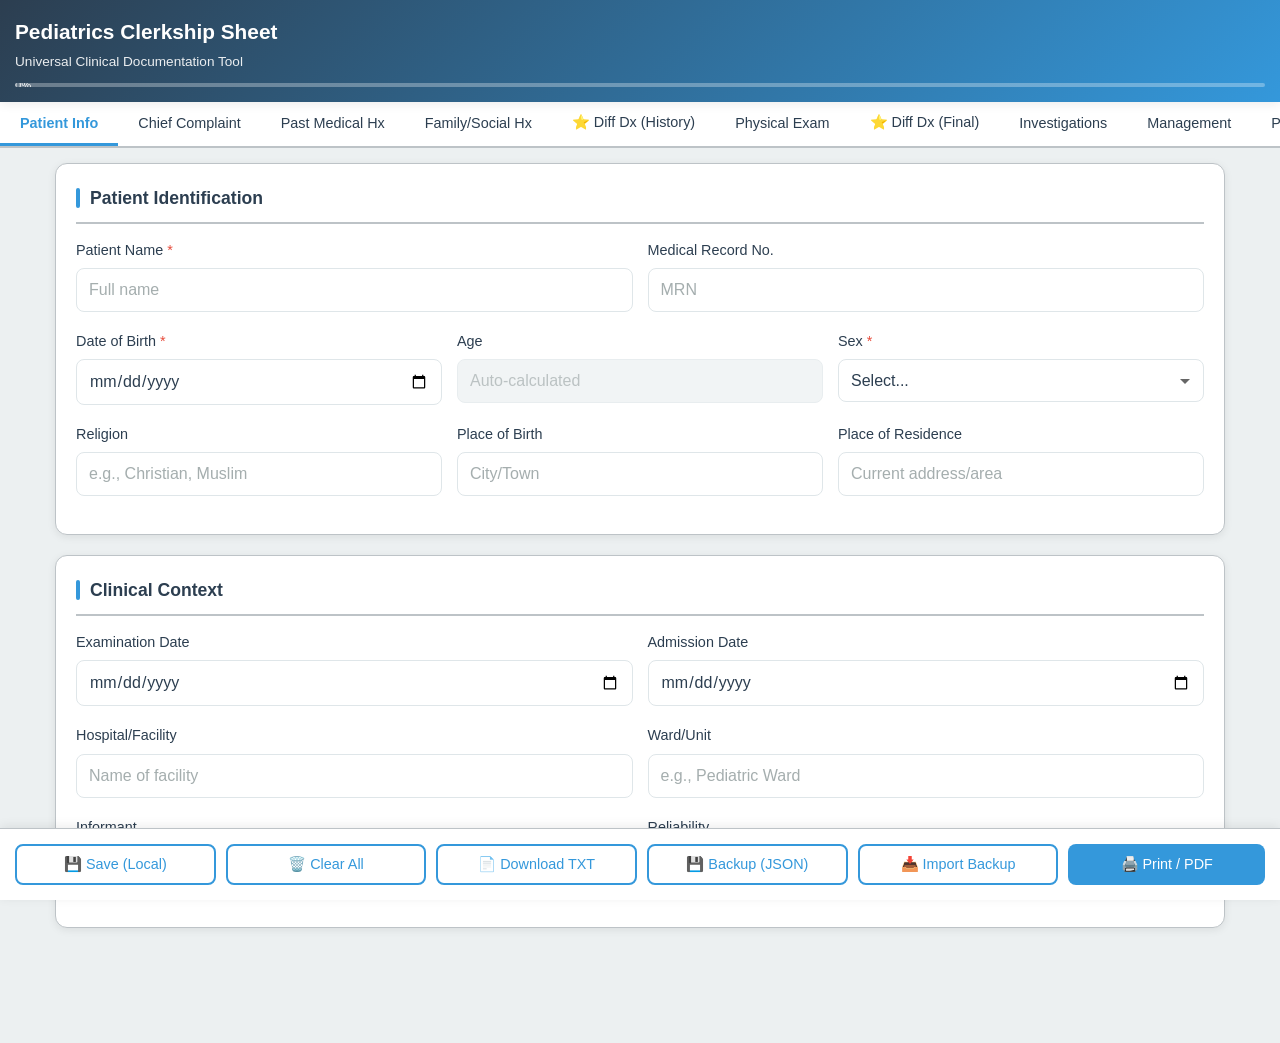
==== commit 517a81b0: "html fix" ====
--- a/index.html
+++ b/index.html
@@ -40,12 +40,7 @@
 
     <div class="container">
 
-        <!-- ============================================================ -->
-        <!-- TAB 1: PATIENT INFO -->
-        <!-- ============================================================ -->
         <div id="patient-info" class="tab-content active">
-            <!-- In the Patient Info tab, replace the existing cards with this: -->
-
             <div class="card">
                 <h2 class="card-title">Patient Identification</h2>
                 <div class="form-row">
@@ -131,2237 +126,2164 @@
                     </div>
                 </div>
             </div>
-
-            <!-- ============================================================ -->
-            <!-- TAB 2: CHIEF COMPLAINT -->
-            <!-- ============================================================ -->
-            <div id="chief-complaint" class="tab-content">
-                <div class="card">
-                    <h2 class="card-title">Chief Complaint (Patient's Own Words)</h2>
-                    <div class="form-group">
-                        <label for="complaint_1">Complaint 1</label>
-                        <input type="text" id="complaint_1" placeholder="Primary complaint">
-                    </div>
-                    <div class="form-group">
-                        <label for="duration_1">Duration</label>
-                        <input type="text" id="duration_1" placeholder="e.g., 3 days">
-                    </div>
-
-                    <div class="form-group">
-                        <label for="complaint_2">Complaint 2</label>
-                        <input type="text" id="complaint_2" placeholder="Secondary complaint (if any)">
-                    </div>
-                    <div class="form-group">
-                        <label for="duration_2">Duration</label>
-                        <input type="text" id="duration_2" placeholder="e.g., 1 week">
-                    </div>
-
-                    <div class="form-group">
-                        <label for="complaint_3">Complaint 3</label>
-                        <input type="text" id="complaint_3" placeholder="Additional complaint (if any)">
-                    </div>
-                    <div class="form-group">
-                        <label for="duration_3">Duration</label>
-                        <input type="text" id="duration_3" placeholder="e.g., 2 weeks">
-                    </div>
-                </div>
-
-                <div class="card">
-                    <h2 class="card-title">History of Present Illness (HPI)</h2>
-                    <div class="form-group">
-                        <label for="hpi">Full Narrative</label>
-                        <textarea id="hpi" rows="8"
-                            placeholder="Detailed chronological account of the presenting complaint(s)..."></textarea>
-                    </div>
-                </div>
-
-                <div class="card">
-                    <h2 class="card-title">Symptom Characterization</h2>
-                    <div class="form-group">
-                        <label for="onset">Onset</label>
-                        <input type="text" id="onset" placeholder="Sudden / gradual / insidious">
-                    </div>
-                    <div class="form-group">
-                        <label for="location">Location</label>
-                        <input type="text" id="location" placeholder="Where is the symptom?">
-                    </div>
-                    <div class="form-group">
-                        <label for="character">Character</label>
-                        <input type="text" id="character" placeholder="Quality of symptom">
-                    </div>
-                    <div class="form-group">
-                        <label for="aggravating">Aggravating Factors</label>
-                        <input type="text" id="aggravating" placeholder="What makes it worse?">
-                    </div>
-                    <div class="form-group">
-                        <label for="relieving">Relieving Factors</label>
-                        <input type="text" id="relieving" placeholder="What makes it better?">
-                    </div>
-                    <div class="form-group">
-                        <label for="timing">Timing</label>
-                        <input type="text" id="timing" placeholder="When does it occur? Pattern?">
-                    </div>
-                    <div class="form-group">
-                        <label for="severity">Severity</label>
-                        <input type="text" id="severity" placeholder="Mild / moderate / severe">
-                    </div>
-                    <div class="form-group">
-                        <label for="progression">Progression</label>
-                        <input type="text" id="progression" placeholder="Getting better / worse / same?">
-                    </div>
-                    <div class="form-group">
-                        <label for="associated_symptoms">Associated Symptoms</label>
-                        <textarea id="associated_symptoms" rows="3"
-                            placeholder="Other symptoms accompanying the chief complaint"></textarea>
-                    </div>
-                </div>
-
-                <div class="card">
-                    <h2 class="card-title">Functional Impact</h2>
-                    <div class="form-group">
-                        <label for="effect_feeding">Effect on Feeding</label>
-                        <textarea id="effect_feeding" rows="2"
-                            placeholder="Any changes in appetite, intake, or feeding behavior?"></textarea>
-                    </div>
-                    <div class="form-group">
-                        <label for="effect_sleep">Effect on Sleep</label>
-                        <textarea id="effect_sleep" rows="2" placeholder="Any sleep disturbances?"></textarea>
-                    </div>
-                    <div class="form-group">
-                        <label for="effect_activity">Effect on Activity Level</label>
-                        <textarea id="effect_activity" rows="2"
-                            placeholder="Any changes in play, school, or daily activities?"></textarea>
-                    </div>
-                </div>
-
-                <div class="card">
-                    <h2 class="card-title">Pertinent Positives & Negatives</h2>
-                    <div class="form-group">
-                        <label for="pertinent_positives">Pertinent Positives</label>
-                        <textarea id="pertinent_positives" rows="3"
-                            placeholder="Relevant positive findings from history"></textarea>
-                    </div>
-                    <div class="form-group">
-                        <label for="pertinent_negatives">Pertinent Negatives</label>
-                        <textarea id="pertinent_negatives" rows="3"
-                            placeholder="Important negative findings that help narrow diagnosis"></textarea>
-                    </div>
-                </div>
-
-                <div class="card">
-                    <h2 class="card-title">Prior Treatment</h2>
-                    <table id="priorTreatmentTable">
-                        <thead>
-                            <tr>
-                                <th>Medication/Treatment</th>
-                                <th>Dose/Frequency</th>
-                                <th>Response</th>
-                                <th><button type="button" class="btn-add"
-                                        onclick="addRow('priorTreatmentTable')">+</button></th>
-                            </tr>
-                        </thead>
-                        <tbody>
-                            <tr>
-                                <td><input type="text" class="form-control"></td>
-                                <td><input type="text" class="form-control"></td>
-                                <td><input type="text" class="form-control"></td>
-                                <td><button type="button" class="btn-remove" onclick="removeRow(this)">×</button></td>
-                            </tr>
-                        </tbody>
-                    </table>
-                </div>
-
-                <!-- Replace the Review of Systems section in Chief Complaint tab -->
-                <div class="card">
-                    <h2 class="card-title">Review of Systems</h2>
-                    <p class="info-text">Select ✓ (Yes/Present), ✗ (No/Absent), or leave blank if not assessed</p>
-
-                    <h3>General</h3>
-                    <div class="ros-grid">
-                        <div class="ros-item">
-                            <span class="ros-label">Fever</span>
-                            <div class="ros-buttons">
-                                <label class="ros-btn"><input type="radio" name="ros_fever" value="yes"><span
-                                        class="tick">✓</span></label>
-                                <label class="ros-btn"><input type="radio" name="ros_fever" value="no"><span
-                                        class="cross">✗</span></label>
-                            </div>
-                        </div>
-                        <div class="ros-item">
-                            <span class="ros-label">Weight Loss</span>
-                            <div class="ros-buttons">
-                                <label class="ros-btn"><input type="radio" name="ros_weight_loss" value="yes"><span
-                                        class="tick">✓</span></label>
-                                <label class="ros-btn"><input type="radio" name="ros_weight_loss" value="no"><span
-                                        class="cross">✗</span></label>
-                            </div>
-                        </div>
-                        <div class="ros-item">
-                            <span class="ros-label">Fatigue</span>
-                            <div class="ros-buttons">
-                                <label class="ros-btn"><input type="radio" name="ros_fatigue" value="yes"><span
-                                        class="tick">✓</span></label>
-                                <label class="ros-btn"><input type="radio" name="ros_fatigue" value="no"><span
-                                        class="cross">✗</span></label>
-                            </div>
-                        </div>
-                        <div class="ros-item">
-                            <span class="ros-label">Night Sweats</span>
-                            <div class="ros-buttons">
-                                <label class="ros-btn"><input type="radio" name="ros_night_sweats" value="yes"><span
-                                        class="tick">✓</span></label>
-                                <label class="ros-btn"><input type="radio" name="ros_night_sweats" value="no"><span
-                                        class="cross">✗</span></label>
-                            </div>
-                        </div>
-                        <div class="ros-item">
-                            <span class="ros-label">Poor Appetite</span>
-                            <div class="ros-buttons">
-                                <label class="ros-btn"><input type="radio" name="ros_poor_appetite" value="yes"><span
-                                        class="tick">✓</span></label>
-                                <label class="ros-btn"><input type="radio" name="ros_poor_appetite" value="no"><span
-                                        class="cross">✗</span></label>
-                            </div>
-                        </div>
-                    </div>
-
-                    <h3>Respiratory</h3>
-                    <div class="ros-grid">
-                        <div class="ros-item">
-                            <span class="ros-label">Cough</span>
-                            <div class="ros-buttons">
-                                <label class="ros-btn"><input type="radio" name="ros_cough" value="yes"><span
-                                        class="tick">✓</span></label>
-                                <label class="ros-btn"><input type="radio" name="ros_cough" value="no"><span
-                                        class="cross">✗</span></label>
-                            </div>
-                        </div>
-                        <div class="ros-item">
-                            <span class="ros-label">Difficulty Breathing</span>
-                            <div class="ros-buttons">
-                                <label class="ros-btn"><input type="radio" name="ros_dyspnea" value="yes"><span
-                                        class="tick">✓</span></label>
-                                <label class="ros-btn"><input type="radio" name="ros_dyspnea" value="no"><span
-                                        class="cross">✗</span></label>
-                            </div>
-                        </div>
-                        <div class="ros-item">
-                            <span class="ros-label">Wheezing</span>
-                            <div class="ros-buttons">
-                                <label class="ros-btn"><input type="radio" name="ros_wheeze" value="yes"><span
-                                        class="tick">✓</span></label>
-                                <label class="ros-btn"><input type="radio" name="ros_wheeze" value="no"><span
-                                        class="cross">✗</span></label>
-                            </div>
-                        </div>
-                        <div class="ros-item">
-                            <span class="ros-label">Chest Pain</span>
-                            <div class="ros-buttons">
-                                <label class="ros-btn"><input type="radio" name="ros_chest_pain" value="yes"><span
-                                        class="tick">✓</span></label>
-                                <label class="ros-btn"><input type="radio" name="ros_chest_pain" value="no"><span
-                                        class="cross">✗</span></label>
-                            </div>
-                        </div>
-                    </div>
-
-                    <h3>Cardiovascular</h3>
-                    <div class="ros-grid">
-                        <div class="ros-item">
-                            <span class="ros-label">Palpitations</span>
-                            <div class="ros-buttons">
-                                <label class="ros-btn"><input type="radio" name="ros_palpitations" value="yes"><span
-                                        class="tick">✓</span></label>
-                                <label class="ros-btn"><input type="radio" name="ros_palpitations" value="no"><span
-                                        class="cross">✗</span></label>
-                            </div>
-                        </div>
-                        <div class="ros-item">
-                            <span class="ros-label">Syncope</span>
-                            <div class="ros-buttons">
-                                <label class="ros-btn"><input type="radio" name="ros_syncope" value="yes"><span
-                                        class="tick">✓</span></label>
-                                <label class="ros-btn"><input type="radio" name="ros_syncope" value="no"><span
-                                        class="cross">✗</span></label>
-                            </div>
-                        </div>
-                        <div class="ros-item">
-                            <span class="ros-label">Edema</span>
-                            <div class="ros-buttons">
-                                <label class="ros-btn"><input type="radio" name="ros_edema" value="yes"><span
-                                        class="tick">✓</span></label>
-                                <label class="ros-btn"><input type="radio" name="ros_edema" value="no"><span
-                                        class="cross">✗</span></label>
-                            </div>
-                        </div>
-                        <div class="ros-item">
-                            <span class="ros-label">Cyanosis</span>
-                            <div class="ros-buttons">
-                                <label class="ros-btn"><input type="radio" name="ros_cyanosis" value="yes"><span
-                                        class="tick">✓</span></label>
-                                <label class="ros-btn"><input type="radio" name="ros_cyanosis" value="no"><span
-                                        class="cross">✗</span></label>
-                            </div>
-                        </div>
-                    </div>
-
-                    <h3>Gastrointestinal</h3>
-                    <div class="ros-grid">
-                        <div class="ros-item">
-                            <span class="ros-label">Nausea</span>
-                            <div class="ros-buttons">
-                                <label class="ros-btn"><input type="radio" name="ros_nausea" value="yes"><span
-                                        class="tick">✓</span></label>
-                                <label class="ros-btn"><input type="radio" name="ros_nausea" value="no"><span
-                                        class="cross">✗</span></label>
-                            </div>
-                        </div>
-                        <div class="ros-item">
-                            <span class="ros-label">Vomiting</span>
-                            <div class="ros-buttons">
-                                <label class="ros-btn"><input type="radio" name="ros_vomiting" value="yes"><span
-                                        class="tick">✓</span></label>
-                                <label class="ros-btn"><input type="radio" name="ros_vomiting" value="no"><span
-                                        class="cross">✗</span></label>
-                            </div>
-                        </div>
-                        <div class="ros-item">
-                            <span class="ros-label">Diarrhea</span>
-                            <div class="ros-buttons">
-                                <label class="ros-btn"><input type="radio" name="ros_diarrhea" value="yes"><span
-                                        class="tick">✓</span></label>
-                                <label class="ros-btn"><input type="radio" name="ros_diarrhea" value="no"><span
-                                        class="cross">✗</span></label>
-                            </div>
-                        </div>
-                        <div class="ros-item">
-                            <span class="ros-label">Constipation</span>
-                            <div class="ros-buttons">
-                                <label class="ros-btn"><input type="radio" name="ros_constipation" value="yes"><span
-                                        class="tick">✓</span></label>
-                                <label class="ros-btn"><input type="radio" name="ros_constipation" value="no"><span
-                                        class="cross">✗</span></label>
-                            </div>
-                        </div>
-                        <div class="ros-item">
-                            <span class="ros-label">Abdominal Pain</span>
-                            <div class="ros-buttons">
-                                <label class="ros-btn"><input type="radio" name="ros_abdo_pain" value="yes"><span
-                                        class="tick">✓</span></label>
-                                <label class="ros-btn"><input type="radio" name="ros_abdo_pain" value="no"><span
-                                        class="cross">✗</span></label>
-                            </div>
-                        </div>
-                        <div class="ros-item">
-                            <span class="ros-label">Blood in Stool</span>
-                            <div class="ros-buttons">
-                                <label class="ros-btn"><input type="radio" name="ros_blood_stool" value="yes"><span
-                                        class="tick">✓</span></label>
-                                <label class="ros-btn"><input type="radio" name="ros_blood_stool" value="no"><span
-                                        class="cross">✗</span></label>
-                            </div>
-                        </div>
-                    </div>
-
-                    <h3>Genitourinary</h3>
-                    <div class="ros-grid">
-                        <div class="ros-item">
-                            <span class="ros-label">Dysuria</span>
-                            <div class="ros-buttons">
-                                <label class="ros-btn"><input type="radio" name="ros_dysuria" value="yes"><span
-                                        class="tick">✓</span></label>
-                                <label class="ros-btn"><input type="radio" name="ros_dysuria" value="no"><span
-                                        class="cross">✗</span></label>
-                            </div>
-                        </div>
-                        <div class="ros-item">
-                            <span class="ros-label">Frequency</span>
-                            <div class="ros-buttons">
-                                <label class="ros-btn"><input type="radio" name="ros_frequency" value="yes"><span
-                                        class="tick">✓</span></label>
-                                <label class="ros-btn"><input type="radio" name="ros_frequency" value="no"><span
-                                        class="cross">✗</span></label>
-                            </div>
-                        </div>
-                        <div class="ros-item">
-                            <span class="ros-label">Hematuria</span>
-                            <div class="ros-buttons">
-                                <label class="ros-btn"><input type="radio" name="ros_hematuria" value="yes"><span
-                                        class="tick">✓</span></label>
-                                <label class="ros-btn"><input type="radio" name="ros_hematuria" value="no"><span
-                                        class="cross">✗</span></label>
-                            </div>
-                        </div>
-                        <div class="ros-item">
-                            <span class="ros-label">Bedwetting</span>
-                            <div class="ros-buttons">
-                                <label class="ros-btn"><input type="radio" name="ros_bedwetting" value="yes"><span
-                                        class="tick">✓</span></label>
-                                <label class="ros-btn"><input type="radio" name="ros_bedwetting" value="no"><span
-                                        class="cross">✗</span></label>
-                            </div>
-                        </div>
-                    </div>
-
-                    <h3>Neurological</h3>
-                    <div class="ros-grid">
-                        <div class="ros-item">
-                            <span class="ros-label">Headache</span>
-                            <div class="ros-buttons">
-                                <label class="ros-btn"><input type="radio" name="ros_headache" value="yes"><span
-                                        class="tick">✓</span></label>
-                                <label class="ros-btn"><input type="radio" name="ros_headache" value="no"><span
-                                        class="cross">✗</span></label>
-                            </div>
-                        </div>
-                        <div class="ros-item">
-                            <span class="ros-label">Seizures</span>
-                            <div class="ros-buttons">
-                                <label class="ros-btn"><input type="radio" name="ros_seizures" value="yes"><span
-                                        class="tick">✓</span></label>
-                                <label class="ros-btn"><input type="radio" name="ros_seizures" value="no"><span
-                                        class="cross">✗</span></label>
-                            </div>
-                        </div>
-                        <div class="ros-item">
-                            <span class="ros-label">Weakness</span>
-                            <div class="ros-buttons">
-                                <label class="ros-btn"><input type="radio" name="ros_weakness" value="yes"><span
-                                        class="tick">✓</span></label>
-                                <label class="ros-btn"><input type="radio" name="ros_weakness" value="no"><span
-                                        class="cross">✗</span></label>
-                            </div>
-                        </div>
-                        <div class="ros-item">
-                            <span class="ros-label">Altered Consciousness</span>
-                            <div class="ros-buttons">
-                                <label class="ros-btn"><input type="radio" name="ros_altered_consc" value="yes"><span
-                                        class="tick">✓</span></label>
-                                <label class="ros-btn"><input type="radio" name="ros_altered_consc" value="no"><span
-                                        class="cross">✗</span></label>
-                            </div>
-                        </div>
-                    </div>
-
-                    <h3>Musculoskeletal</h3>
-                    <div class="ros-grid">
-                        <div class="ros-item">
-                            <span class="ros-label">Joint Pain</span>
-                            <div class="ros-buttons">
-                                <label class="ros-btn"><input type="radio" name="ros_joint_pain" value="yes"><span
-                                        class="tick">✓</span></label>
-                                <label class="ros-btn"><input type="radio" name="ros_joint_pain" value="no"><span
-                                        class="cross">✗</span></label>
-                            </div>
-                        </div>
-                        <div class="ros-item">
-                            <span class="ros-label">Joint Swelling</span>
-                            <div class="ros-buttons">
-                                <label class="ros-btn"><input type="radio" name="ros_joint_swelling" value="yes"><span
-                                        class="tick">✓</span></label>
-                                <label class="ros-btn"><input type="radio" name="ros_joint_swelling" value="no"><span
-                                        class="cross">✗</span></label>
-                            </div>
-                        </div>
-                        <div class="ros-item">
-                            <span class="ros-label">Limping</span>
-                            <div class="ros-buttons">
-                                <label class="ros-btn"><input type="radio" name="ros_limping" value="yes"><span
-                                        class="tick">✓</span></label>
-                                <label class="ros-btn"><input type="radio" name="ros_limping" value="no"><span
-                                        class="cross">✗</span></label>
-                            </div>
-                        </div>
-                    </div>
-
-                    <h3>Skin</h3>
-                    <div class="ros-grid">
-                        <div class="ros-item">
-                            <span class="ros-label">Rash</span>
-                            <div class="ros-buttons">
-                                <label class="ros-btn"><input type="radio" name="ros_rash" value="yes"><span
-                                        class="tick">✓</span></label>
-                                <label class="ros-btn"><input type="radio" name="ros_rash" value="no"><span
-                                        class="cross">✗</span></label>
-                            </div>
-                        </div>
-                        <div class="ros-item">
-                            <span class="ros-label">Itching</span>
-                            <div class="ros-buttons">
-                                <label class="ros-btn"><input type="radio" name="ros_itching" value="yes"><span
-                                        class="tick">✓</span></label>
-                                <label class="ros-btn"><input type="radio" name="ros_itching" value="no"><span
-                                        class="cross">✗</span></label>
-                            </div>
-                        </div>
-                        <div class="ros-item">
-                            <span class="ros-label">Bruising</span>
-                            <div class="ros-buttons">
-                                <label class="ros-btn"><input type="radio" name="ros_bruising" value="yes"><span
-                                        class="tick">✓</span></label>
-                                <label class="ros-btn"><input type="radio" name="ros_bruising" value="no"><span
-                                        class="cross">✗</span></label>
-                            </div>
-                        </div>
-                    </div>
-
-                    <h3>HEENT</h3>
-                    <div class="ros-grid">
-                        <div class="ros-item">
-                            <span class="ros-label">Vision Changes</span>
-                            <div class="ros-buttons">
-                                <label class="ros-btn"><input type="radio" name="ros_vision" value="yes"><span
-                                        class="tick">✓</span></label>
-                                <label class="ros-btn"><input type="radio" name="ros_vision" value="no"><span
-                                        class="cross">✗</span></label>
-                            </div>
-                        </div>
-                        <div class="ros-item">
-                            <span class="ros-label">Ear Pain</span>
-                            <div class="ros-buttons">
-                                <label class="ros-btn"><input type="radio" name="ros_ear_pain" value="yes"><span
-                                        class="tick">✓</span></label>
-                                <label class="ros-btn"><input type="radio" name="ros_ear_pain" value="no"><span
-                                        class="cross">✗</span></label>
-                            </div>
-                        </div>
-                        <div class="ros-item">
-                            <span class="ros-label">Sore Throat</span>
-                            <div class="ros-buttons">
-                                <label class="ros-btn"><input type="radio" name="ros_sore_throat" value="yes"><span
-                                        class="tick">✓</span></label>
-                                <label class="ros-btn"><input type="radio" name="ros_sore_throat" value="no"><span
-                                        class="cross">✗</span></label>
-                            </div>
-                        </div>
-                        <div class="ros-item">
-                            <span class="ros-label">Runny Nose</span>
-                            <div class="ros-buttons">
-                                <label class="ros-btn"><input type="radio" name="ros_runny_nose" value="yes"><span
-                                        class="tick">✓</span></label>
-                                <label class="ros-btn"><input type="radio" name="ros_runny_nose" value="no"><span
-                                        class="cross">✗</span></label>
-                            </div>
-                        </div>
-                    </div>
-
-                    <div class="form-group" style="margin-top: 20px;">
-                        <label for="ros_details">Details of Positive Findings</label>
-                        <textarea id="ros_details" rows="4"
-                            placeholder="Elaborate on any positive findings from review of systems"></textarea>
-                    </div>
-                </div>
-
-                <!-- ============================================================ -->
-                <!-- TAB 3: PAST MEDICAL HISTORY -->
-                <!-- ============================================================ -->
-                <div id="past-medical" class="tab-content">
-                    <div class="card">
-                        <h2 class="card-title">Antenatal History</h2>
-                        <div class="form-row">
-                            <div class="form-group">
-                                <label for="gravida">Gravida</label>
-                                <input type="number" id="gravida" placeholder="Number of pregnancies">
-                            </div>
-                            <div class="form-group">
-                                <label for="para">Para</label>
-                                <input type="number" id="para" placeholder="Number of births">
-                            </div>
+        </div>
+
+        <div id="chief-complaint" class="tab-content">
+            <div class="card">
+                <h2 class="card-title">Chief Complaint (Patient's Own Words)</h2>
+                <div class="form-group">
+                    <label for="complaint_1">Complaint 1</label>
+                    <input type="text" id="complaint_1" placeholder="Primary complaint">
+                </div>
+                <div class="form-group">
+                    <label for="duration_1">Duration</label>
+                    <input type="text" id="duration_1" placeholder="e.g., 3 days">
+                </div>
+
+                <div class="form-group">
+                    <label for="complaint_2">Complaint 2</label>
+                    <input type="text" id="complaint_2" placeholder="Secondary complaint (if any)">
+                </div>
+                <div class="form-group">
+                    <label for="duration_2">Duration</label>
+                    <input type="text" id="duration_2" placeholder="e.g., 1 week">
+                </div>
+
+                <div class="form-group">
+                    <label for="complaint_3">Complaint 3</label>
+                    <input type="text" id="complaint_3" placeholder="Additional complaint (if any)">
+                </div>
+                <div class="form-group">
+                    <label for="duration_3">Duration</label>
+                    <input type="text" id="duration_3" placeholder="e.g., 2 weeks">
+                </div>
+            </div>
+
+            <div class="card">
+                <h2 class="card-title">History of Present Illness (HPI)</h2>
+                <div class="form-group">
+                    <label for="hpi">Full Narrative</label>
+                    <textarea id="hpi" rows="8"
+                        placeholder="Detailed chronological account of the presenting complaint(s)..."></textarea>
+                </div>
+            </div>
+
+            <div class="card">
+                <h2 class="card-title">Symptom Characterization</h2>
+                <div class="form-group">
+                    <label for="onset">Onset</label>
+                    <input type="text" id="onset" placeholder="Sudden / gradual / insidious">
+                </div>
+                <div class="form-group">
+                    <label for="location">Location</label>
+                    <input type="text" id="location" placeholder="Where is the symptom?">
+                </div>
+                <div class="form-group">
+                    <label for="character">Character</label>
+                    <input type="text" id="character" placeholder="Quality of symptom">
+                </div>
+                <div class="form-group">
+                    <label for="aggravating">Aggravating Factors</label>
+                    <input type="text" id="aggravating" placeholder="What makes it worse?">
+                </div>
+                <div class="form-group">
+                    <label for="relieving">Relieving Factors</label>
+                    <input type="text" id="relieving" placeholder="What makes it better?">
+                </div>
+                <div class="form-group">
+                    <label for="timing">Timing</label>
+                    <input type="text" id="timing" placeholder="When does it occur? Pattern?">
+                </div>
+                <div class="form-group">
+                    <label for="severity">Severity</label>
+                    <input type="text" id="severity" placeholder="Mild / moderate / severe">
+                </div>
+                <div class="form-group">
+                    <label for="progression">Progression</label>
+                    <input type="text" id="progression" placeholder="Getting better / worse / same?">
+                </div>
+                <div class="form-group">
+                    <label for="associated_symptoms">Associated Symptoms</label>
+                    <textarea id="associated_symptoms" rows="3"
+                        placeholder="Other symptoms accompanying the chief complaint"></textarea>
+                </div>
+            </div>
+
+            <div class="card">
+                <h2 class="card-title">Functional Impact</h2>
+                <div class="form-group">
+                    <label for="effect_feeding">Effect on Feeding</label>
+                    <textarea id="effect_feeding" rows="2"
+                        placeholder="Any changes in appetite, intake, or feeding behavior?"></textarea>
+                </div>
+                <div class="form-group">
+                    <label for="effect_sleep">Effect on Sleep</label>
+                    <textarea id="effect_sleep" rows="2" placeholder="Any sleep disturbances?"></textarea>
+                </div>
+                <div class="form-group">
+                    <label for="effect_activity">Effect on Activity Level</label>
+                    <textarea id="effect_activity" rows="2"
+                        placeholder="Any changes in play, school, or daily activities?"></textarea>
+                </div>
+            </div>
+
+            <div class="card">
+                <h2 class="card-title">Pertinent Positives & Negatives</h2>
+                <div class="form-group">
+                    <label for="pertinent_positives">Pertinent Positives</label>
+                    <textarea id="pertinent_positives" rows="3"
+                        placeholder="Relevant positive findings from history"></textarea>
+                </div>
+                <div class="form-group">
+                    <label for="pertinent_negatives">Pertinent Negatives</label>
+                    <textarea id="pertinent_negatives" rows="3"
+                        placeholder="Important negative findings that help narrow diagnosis"></textarea>
+                </div>
+            </div>
+
+            <div class="card">
+                <h2 class="card-title">Prior Treatment</h2>
+                <table id="priorTreatmentTable">
+                    <thead>
+                        <tr>
+                            <th>Medication/Treatment</th>
+                            <th>Dose/Frequency</th>
+                            <th>Response</th>
+                            <th><button type="button" class="btn-add"
+                                    onclick="addRow('priorTreatmentTable')">+</button></th>
+                        </tr>
+                    </thead>
+                    <tbody>
+                        <tr>
+                            <td><input type="text" class="form-control"></td>
+                            <td><input type="text" class="form-control"></td>
+                            <td><input type="text" class="form-control"></td>
+                            <td><button type="button" class="btn-remove" onclick="removeRow(this)">×</button></td>
+                        </tr>
+                    </tbody>
+                </table>
+            </div>
+
+            <div class="card">
+                <h2 class="card-title">Review of Systems</h2>
+                <p class="info-text">Select ✓ (Yes/Present), ✗ (No/Absent), or leave blank if not assessed</p>
+
+                <h3>General</h3>
+                <div class="ros-grid">
+                    <div class="ros-item">
+                        <span class="ros-label">Fever</span>
+                        <div class="ros-buttons">
+                            <label class="ros-btn"><input type="radio" name="ros_fever" value="yes"><span
+                                    class="tick">✓</span></label>
+                            <label class="ros-btn"><input type="radio" name="ros_fever" value="no"><span
+                                    class="cross">✗</span></label>
+                        </div>
+                    </div>
+                    <div class="ros-item">
+                        <span class="ros-label">Weight Loss</span>
+                        <div class="ros-buttons">
+                            <label class="ros-btn"><input type="radio" name="ros_weight_loss" value="yes"><span
+                                    class="tick">✓</span></label>
+                            <label class="ros-btn"><input type="radio" name="ros_weight_loss" value="no"><span
+                                    class="cross">✗</span></label>
+                        </div>
+                    </div>
+                    <div class="ros-item">
+                        <span class="ros-label">Fatigue</span>
+                        <div class="ros-buttons">
+                            <label class="ros-btn"><input type="radio" name="ros_fatigue" value="yes"><span
+                                    class="tick">✓</span></label>
+                            <label class="ros-btn"><input type="radio" name="ros_fatigue" value="no"><span
+                                    class="cross">✗</span></label>
+                        </div>
+                    </div>
+                    <div class="ros-item">
+                        <span class="ros-label">Night Sweats</span>
+                        <div class="ros-buttons">
+                            <label class="ros-btn"><input type="radio" name="ros_night_sweats" value="yes"><span
+                                    class="tick">✓</span></label>
+                            <label class="ros-btn"><input type="radio" name="ros_night_sweats" value="no"><span
+                                    class="cross">✗</span></label>
+                        </div>
+                    </div>
+                    <div class="ros-item">
+                        <span class="ros-label">Poor Appetite</span>
+                        <div class="ros-buttons">
+                            <label class="ros-btn"><input type="radio" name="ros_poor_appetite" value="yes"><span
+                                    class="tick">✓</span></label>
+                            <label class="ros-btn"><input type="radio" name="ros_poor_appetite" value="no"><span
+                                    class="cross">✗</span></label>
+                        </div>
+                    </div>
+                </div>
+
+                <h3>Respiratory</h3>
+                <div class="ros-grid">
+                    <div class="ros-item">
+                        <span class="ros-label">Cough</span>
+                        <div class="ros-buttons">
+                            <label class="ros-btn"><input type="radio" name="ros_cough" value="yes"><span
+                                    class="tick">✓</span></label>
+                            <label class="ros-btn"><input type="radio" name="ros_cough" value="no"><span
+                                    class="cross">✗</span></label>
+                        </div>
+                    </div>
+                    <div class="ros-item">
+                        <span class="ros-label">Difficulty Breathing</span>
+                        <div class="ros-buttons">
+                            <label class="ros-btn"><input type="radio" name="ros_dyspnea" value="yes"><span
+                                    class="tick">✓</span></label>
+                            <label class="ros-btn"><input type="radio" name="ros_dyspnea" value="no"><span
+                                    class="cross">✗</span></label>
+                        </div>
+                    </div>
+                    <div class="ros-item">
+                        <span class="ros-label">Wheezing</span>
+                        <div class="ros-buttons">
+                            <label class="ros-btn"><input type="radio" name="ros_wheeze" value="yes"><span
+                                    class="tick">✓</span></label>
+                            <label class="ros-btn"><input type="radio" name="ros_wheeze" value="no"><span
+                                    class="cross">✗</span></label>
+                        </div>
+                    </div>
+                    <div class="ros-item">
+                        <span class="ros-label">Chest Pain</span>
+                        <div class="ros-buttons">
+                            <label class="ros-btn"><input type="radio" name="ros_chest_pain" value="yes"><span
+                                    class="tick">✓</span></label>
+                            <label class="ros-btn"><input type="radio" name="ros_chest_pain" value="no"><span
+                                    class="cross">✗</span></label>
+                        </div>
+                    </div>
+                </div>
+
+                <h3>Cardiovascular</h3>
+                <div class="ros-grid">
+                    <div class="ros-item">
+                        <span class="ros-label">Palpitations</span>
+                        <div class="ros-buttons">
+                            <label class="ros-btn"><input type="radio" name="ros_palpitations" value="yes"><span
+                                    class="tick">✓</span></label>
+                            <label class="ros-btn"><input type="radio" name="ros_palpitations" value="no"><span
+                                    class="cross">✗</span></label>
+                        </div>
+                    </div>
+                    <div class="ros-item">
+                        <span class="ros-label">Syncope</span>
+                        <div class="ros-buttons">
+                            <label class="ros-btn"><input type="radio" name="ros_syncope" value="yes"><span
+                                    class="tick">✓</span></label>
+                            <label class="ros-btn"><input type="radio" name="ros_syncope" value="no"><span
+                                    class="cross">✗</span></label>
+                        </div>
+                    </div>
+                    <div class="ros-item">
+                        <span class="ros-label">Edema</span>
+                        <div class="ros-buttons">
+                            <label class="ros-btn"><input type="radio" name="ros_edema" value="yes"><span
+                                    class="tick">✓</span></label>
+                            <label class="ros-btn"><input type="radio" name="ros_edema" value="no"><span
+                                    class="cross">✗</span></label>
+                        </div>
+                    </div>
+                    <div class="ros-item">
+                        <span class="ros-label">Cyanosis</span>
+                        <div class="ros-buttons">
+                            <label class="ros-btn"><input type="radio" name="ros_cyanosis" value="yes"><span
+                                    class="tick">✓</span></label>
+                            <label class="ros-btn"><input type="radio" name="ros_cyanosis" value="no"><span
+                                    class="cross">✗</span></label>
+                        </div>
+                    </div>
+                </div>
+
+                <h3>Gastrointestinal</h3>
+                <div class="ros-grid">
+                    <div class="ros-item">
+                        <span class="ros-label">Nausea</span>
+                        <div class="ros-buttons">
+                            <label class="ros-btn"><input type="radio" name="ros_nausea" value="yes"><span
+                                    class="tick">✓</span></label>
+                            <label class="ros-btn"><input type="radio" name="ros_nausea" value="no"><span
+                                    class="cross">✗</span></label>
+                        </div>
+                    </div>
+                    <div class="ros-item">
+                        <span class="ros-label">Vomiting</span>
+                        <div class="ros-buttons">
+                            <label class="ros-btn"><input type="radio" name="ros_vomiting" value="yes"><span
+                                    class="tick">✓</span></label>
+                            <label class="ros-btn"><input type="radio" name="ros_vomiting" value="no"><span
+                                    class="cross">✗</span></label>
+                        </div>
+                    </div>
+                    <div class="ros-item">
+                        <span class="ros-label">Diarrhea</span>
+                        <div class="ros-buttons">
+                            <label class="ros-btn"><input type="radio" name="ros_diarrhea" value="yes"><span
+                                    class="tick">✓</span></label>
+                            <label class="ros-btn"><input type="radio" name="ros_diarrhea" value="no"><span
+                                    class="cross">✗</span></label>
+                        </div>
+                    </div>
+                    <div class="ros-item">
+                        <span class="ros-label">Constipation</span>
+                        <div class="ros-buttons">
+                            <label class="ros-btn"><input type="radio" name="ros_constipation" value="yes"><span
+                                    class="tick">✓</span></label>
+                            <label class="ros-btn"><input type="radio" name="ros_constipation" value="no"><span
+                                    class="cross">✗</span></label>
+                        </div>
+                    </div>
+                    <div class="ros-item">
+                        <span class="ros-label">Abdominal Pain</span>
+                        <div class="ros-buttons">
+                            <label class="ros-btn"><input type="radio" name="ros_abdo_pain" value="yes"><span
+                                    class="tick">✓</span></label>
+                            <label class="ros-btn"><input type="radio" name="ros_abdo_pain" value="no"><span
+                                    class="cross">✗</span></label>
+                        </div>
+                    </div>
+                    <div class="ros-item">
+                        <span class="ros-label">Blood in Stool</span>
+                        <div class="ros-buttons">
+                            <label class="ros-btn"><input type="radio" name="ros_blood_stool" value="yes"><span
+                                    class="tick">✓</span></label>
+                            <label class="ros-btn"><input type="radio" name="ros_blood_stool" value="no"><span
+                                    class="cross">✗</span></label>
+                        </div>
+                    </div>
+                </div>
+
+                <h3>Genitourinary</h3>
+                <div class="ros-grid">
+                    <div class="ros-item">
+                        <span class="ros-label">Dysuria</span>
+                        <div class="ros-buttons">
+                            <label class="ros-btn"><input type="radio" name="ros_dysuria" value="yes"><span
+                                    class="tick">✓</span></label>
+                            <label class="ros-btn"><input type="radio" name="ros_dysuria" value="no"><span
+                                    class="cross">✗</span></label>
+                        </div>
+                    </div>
+                    <div class="ros-item">
+                        <span class="ros-label">Frequency</span>
+                        <div class="ros-buttons">
+                            <label class="ros-btn"><input type="radio" name="ros_frequency" value="yes"><span
+                                    class="tick">✓</span></label>
+                            <label class="ros-btn"><input type="radio" name="ros_frequency" value="no"><span
+                                    class="cross">✗</span></label>
+                        </div>
+                    </div>
+                    <div class="ros-item">
+                        <span class="ros-label">Hematuria</span>
+                        <div class="ros-buttons">
+                            <label class="ros-btn"><input type="radio" name="ros_hematuria" value="yes"><span
+                                    class="tick">✓</span></label>
+                            <label class="ros-btn"><input type="radio" name="ros_hematuria" value="no"><span
+                                    class="cross">✗</span></label>
+                        </div>
+                    </div>
+                    <div class="ros-item">
+                        <span class="ros-label">Bedwetting</span>
+                        <div class="ros-buttons">
+                            <label class="ros-btn"><input type="radio" name="ros_bedwetting" value="yes"><span
+                                    class="tick">✓</span></label>
+                            <label class="ros-btn"><input type="radio" name="ros_bedwetting" value="no"><span
+                                    class="cross">✗</span></label>
+                        </div>
+                    </div>
+                </div>
+
+                <h3>Neurological</h3>
+                <div class="ros-grid">
+                    <div class="ros-item">
+                        <span class="ros-label">Headache</span>
+                        <div class="ros-buttons">
+                            <label class="ros-btn"><input type="radio" name="ros_headache" value="yes"><span
+                                    class="tick">✓</span></label>
+                            <label class="ros-btn"><input type="radio" name="ros_headache" value="no"><span
+                                    class="cross">✗</span></label>
+                        </div>
+                    </div>
+                    <div class="ros-item">
+                        <span class="ros-label">Seizures</span>
+                        <div class="ros-buttons">
+                            <label class="ros-btn"><input type="radio" name="ros_seizures" value="yes"><span
+                                    class="tick">✓</span></label>
+                            <label class="ros-btn"><input type="radio" name="ros_seizures" value="no"><span
+                                    class="cross">✗</span></label>
+                        </div>
+                    </div>
+                    <div class="ros-item">
+                        <span class="ros-label">Weakness</span>
+                        <div class="ros-buttons">
+                            <label class="ros-btn"><input type="radio" name="ros_weakness" value="yes"><span
+                                    class="tick">✓</span></label>
+                            <label class="ros-btn"><input type="radio" name="ros_weakness" value="no"><span
+                                    class="cross">✗</span></label>
+                        </div>
+                    </div>
+                    <div class="ros-item">
+                        <span class="ros-label">Altered Consciousness</span>
+                        <div class="ros-buttons">
+                            <label class="ros-btn"><input type="radio" name="ros_altered_consc" value="yes"><span
+                                    class="tick">✓</span></label>
+                            <label class="ros-btn"><input type="radio" name="ros_altered_consc" value="no"><span
+                                    class="cross">✗</span></label>
+                        </div>
+                    </div>
+                </div>
+
+                <h3>Musculoskeletal</h3>
+                <div class="ros-grid">
+                    <div class="ros-item">
+                        <span class="ros-label">Joint Pain</span>
+                        <div class="ros-buttons">
+                            <label class="ros-btn"><input type="radio" name="ros_joint_pain" value="yes"><span
+                                    class="tick">✓</span></label>
+                            <label class="ros-btn"><input type="radio" name="ros_joint_pain" value="no"><span
+                                    class="cross">✗</span></label>
+                        </div>
+                    </div>
+                    <div class="ros-item">
+                        <span class="ros-label">Joint Swelling</span>
+                        <div class="ros-buttons">
+                            <label class="ros-btn"><input type="radio" name="ros_joint_swelling" value="yes"><span
+                                    class="tick">✓</span></label>
+                            <label class="ros-btn"><input type="radio" name="ros_joint_swelling" value="no"><span
+                                    class="cross">✗</span></label>
+                        </div>
+                    </div>
+                    <div class="ros-item">
+                        <span class="ros-label">Limping</span>
+                        <div class="ros-buttons">
+                            <label class="ros-btn"><input type="radio" name="ros_limping" value="yes"><span
+                                    class="tick">✓</span></label>
+                            <label class="ros-btn"><input type="radio" name="ros_limping" value="no"><span
+                                    class="cross">✗</span></label>
+                        </div>
+                    </div>
+                </div>
+
+                <h3>Skin</h3>
+                <div class="ros-grid">
+                    <div class="ros-item">
+                        <span class="ros-label">Rash</span>
+                        <div class="ros-buttons">
+                            <label class="ros-btn"><input type="radio" name="ros_rash" value="yes"><span
+                                    class="tick">✓</span></label>
+                            <label class="ros-btn"><input type="radio" name="ros_rash" value="no"><span
+                                    class="cross">✗</span></label>
+                        </div>
+                    </div>
+                    <div class="ros-item">
+                        <span class="ros-label">Itching</span>
+                        <div class="ros-buttons">
+                            <label class="ros-btn"><input type="radio" name="ros_itching" value="yes"><span
+                                    class="tick">✓</span></label>
+                            <label class="ros-btn"><input type="radio" name="ros_itching" value="no"><span
+                                    class="cross">✗</span></label>
+                        </div>
+                    </div>
+                    <div class="ros-item">
+                        <span class="ros-label">Bruising</span>
+                        <div class="ros-buttons">
+                            <label class="ros-btn"><input type="radio" name="ros_bruising" value="yes"><span
+                                    class="tick">✓</span></label>
+                            <label class="ros-btn"><input type="radio" name="ros_bruising" value="no"><span
+                                    class="cross">✗</span></label>
+                        </div>
+                    </div>
+                </div>
+
+                <h3>HEENT</h3>
+                <div class="ros-grid">
+                    <div class="ros-item">
+                        <span class="ros-label">Vision Changes</span>
+                        <div class="ros-buttons">
+                            <label class="ros-btn"><input type="radio" name="ros_vision" value="yes"><span
+                                    class="tick">✓</span></label>
+                            <label class="ros-btn"><input type="radio" name="ros_vision" value="no"><span
+                                    class="cross">✗</span></label>
+                        </div>
+                    </div>
+                    <div class="ros-item">
+                        <span class="ros-label">Ear Pain</span>
+                        <div class="ros-buttons">
+                            <label class="ros-btn"><input type="radio" name="ros_ear_pain" value="yes"><span
+                                    class="tick">✓</span></label>
+                            <label class="ros-btn"><input type="radio" name="ros_ear_pain" value="no"><span
+                                    class="cross">✗</span></label>
+                        </div>
+                    </div>
+                    <div class="ros-item">
+                        <span class="ros-label">Sore Throat</span>
+                        <div class="ros-buttons">
+                            <label class="ros-btn"><input type="radio" name="ros_sore_throat" value="yes"><span
+                                    class="tick">✓</span></label>
+                            <label class="ros-btn"><input type="radio" name="ros_sore_throat" value="no"><span
+                                    class="cross">✗</span></label>
+                        </div>
+                    </div>
+                    <div class="ros-item">
+                        <span class="ros-label">Runny Nose</span>
+                        <div class="ros-buttons">
+                            <label class="ros-btn"><input type="radio" name="ros_runny_nose" value="yes"><span
+                                    class="tick">✓</span></label>
+                            <label class="ros-btn"><input type="radio" name="ros_runny_nose" value="no"><span
+                                    class="cross">✗</span></label>
+                        </div>
+                    </div>
+                </div>
+
+                <div class="form-group" style="margin-top: 20px;">
+                    <label for="ros_details">Details of Positive Findings</label>
+                    <textarea id="ros_details" rows="4"
+                        placeholder="Elaborate on any positive findings from review of systems"></textarea>
+                </div>
+            </div>
+        </div>
+
+        <div id="past-medical" class="tab-content">
+            <div class="card">
+                <h2 class="card-title">Antenatal History</h2>
+                <div class="form-row">
+                    <div class="form-group">
+                        <label for="gravida">Gravida</label>
+                        <input type="number" id="gravida" placeholder="Number of pregnancies">
+                    </div>
+                    <div class="form-group">
+                        <label for="para">Para</label>
+                        <input type="number" id="para" placeholder="Number of births">
+                    </div>
+                </div>
+                <div class="form-group">
+                    <label for="anc_visits">ANC Visits</label>
+                    <input type="text" id="anc_visits" placeholder="Number and quality of antenatal care visits">
+                </div>
+                <div class="form-group">
+                    <label for="maternal_illnesses">Maternal Illnesses During Pregnancy</label>
+                    <textarea id="maternal_illnesses" rows="2"
+                        placeholder="e.g., Diabetes, Hypertension, Infections"></textarea>
+                </div>
+                <div class="form-group">
+                    <label for="maternal_medications">Medications/Supplements Taken</label>
+                    <textarea id="maternal_medications" rows="2"
+                        placeholder="Include folic acid, iron, etc."></textarea>
+                </div>
+                <div class="form-group">
+                    <label for="substances">Substance Use</label>
+                    <textarea id="substances" rows="2" placeholder="Alcohol, tobacco, drugs"></textarea>
+                </div>
+                <div class="form-group">
+                    <label for="antenatal_complications">Complications</label>
+                    <textarea id="antenatal_complications" rows="3"
+                        placeholder="Any complications during pregnancy"></textarea>
+                </div>
+            </div>
+
+            <div class="card">
+                <h2 class="card-title">Natal History</h2>
+                <div class="form-group">
+                    <label for="place_of_delivery">Place of Delivery</label>
+                    <input type="text" id="place_of_delivery" placeholder="Hospital, clinic, home">
+                </div>
+                <div class="form-group">
+                    <label>Mode of Delivery</label>
+                    <div class="radio-group">
+                        <label><input type="radio" name="delivery_mode" value="SVD"> Spontaneous Vaginal Delivery</label>
+                        <label><input type="radio" name="delivery_mode" value="Assisted"> Assisted Delivery</label>
+                        <label><input type="radio" name="delivery_mode" value="C-section"> Cesarean Section</label>
+                    </div>
+                </div>
+                <div class="form-group" id="csection_indication_group" style="display:none;">
+                    <label for="csection_indication">Indication for C-Section</label>
+                    <input type="text" id="csection_indication" placeholder="Reason for cesarean delivery">
+                </div>
+                <div class="form-row">
+                    <div class="form-group">
+                        <label for="gestational_age">Gestational Age at Birth (weeks)</label>
+                        <input type="number" id="gestational_age" step="0.1" placeholder="e.g., 38.5">
+                    </div>
+                    <div class="form-group">
+                        <label for="birth_weight">Birth Weight (kg)</label>
+                        <input type="number" id="birth_weight" step="0.01" placeholder="e.g., 3.2">
+                    </div>
+                </div>
+                <div class="form-row">
+                    <div class="form-group">
+                        <label for="apgar_1">APGAR Score (1 min)</label>
+                        <input type="number" id="apgar_1" min="0" max="10" placeholder="0-10">
+                    </div>
+                    <div class="form-group">
+                        <label for="apgar_5">APGAR Score (5 min)</label>
+                        <input type="number" id="apgar_5" min="0" max="10" placeholder="0-10">
+                    </div>
+                </div>
+                <div class="form-group">
+                    <label>Resuscitation Required?</label>
+                    <div class="radio-group">
+                        <label><input type="radio" name="resuscitation" value="No"> No</label>
+                        <label><input type="radio" name="resuscitation" value="Yes"> Yes</label>
+                    </div>
+                </div>
+                <div class="form-group">
+                    <label>Cried Immediately?</label>
+                    <div class="radio-group">
+                        <label><input type="radio" name="cried_immediately" value="Yes"> Yes</label>
+                        <label><input type="radio" name="cried_immediately" value="No"> No</label>
+                    </div>
+                </div>
+            </div>
+
+            <div class="card">
+                <h2 class="card-title">Developmental Milestones</h2>
+                <div id="milestonesContainer">
+                    <p><em>Enter date of birth to load age-appropriate milestones</em></p>
+                </div>
+            </div>
+
+            <div class="card">
+                <h2 class="card-title">Neonatal History</h2>
+                <div class="form-group">
+                    <label>NICU Admission?</label>
+                    <div class="radio-group">
+                        <label><input type="radio" name="nicu_admission" value="No"> No</label>
+                        <label><input type="radio" name="nicu_admission" value="Yes"> Yes</label>
+                    </div>
+                </div>
+                <div id="nicu_reason_group" style="display:none;">
+                    <div class="form-group">
+                        <label for="nicu_reason">Reason for NICU Admission</label>
+                        <textarea id="nicu_reason" rows="2" placeholder="Indication for NICU care"></textarea>
+                    </div>
+                    <div class="form-group">
+                        <label for="nicu_duration">Duration of NICU Stay</label>
+                        <input type="text" id="nicu_duration" placeholder="e.g., 5 days">
+                    </div>
+                </div>
+            </div>
+
+            <div class="card">
+                <h2 class="card-title">HIV/RVD Status</h2>
+                <div class="form-group">
+                    <label>HIV Status</label>
+                    <div class="radio-group">
+                        <label><input type="radio" name="hiv_status" value="Negative"> Negative</label>
+                        <label><input type="radio" name="hiv_status" value="Positive"> Positive</label>
+                        <label><input type="radio" name="hiv_status" value="Unknown"> Unknown</label>
+                        <label><input type="radio" name="hiv_status" value="Exposed"> Exposed (mother HIV+)</label>
+                    </div>
+                </div>
+                <div class="form-group" id="hiv_details_group" style="display:none;">
+                    <label for="hiv_details">HIV Details</label>
+                    <textarea id="hiv_details" rows="3"
+                        placeholder="CD4 count, viral load, ART regimen, adherence, OIs..."></textarea>
+                </div>
+                <div class="form-group">
+                    <label for="hiv_test_date">Date of Last Test</label>
+                    <input type="date" id="hiv_test_date">
+                </div>
+            </div>
+
+            <div class="card">
+                <h2 class="card-title">Feeding History</h2>
+                <div class="form-group">
+                    <label>Breastfeeding?</label>
+                    <div class="radio-group">
+                        <label><input type="radio" name="breastfeeding" value="Exclusive"> Exclusive</label>
+                        <label><input type="radio" name="breastfeeding" value="Partial"> Partial</label>
+                        <label><input type="radio" name="breastfeeding" value="None"> None</label>
+                    </div>
+                </div>
+                <div class="form-group">
+                    <label>Formula Feeding?</label>
+                    <div class="radio-group">
+                        <label><input type="radio" name="formula_feeding" value="Yes"> Yes</label>
+                        <label><input type="radio" name="formula_feeding" value="No"> No</label>
+                    </div>
+                </div>
+                <div class="form-group">
+                    <label for="complementary_feeding">Complementary Feeding Started (age)</label>
+                    <input type="text" id="complementary_feeding" placeholder="e.g., 6 months">
+                </div>
+                <div class="form-group">
+                    <label for="current_diet">Current Diet</label>
+                    <textarea id="current_diet" rows="2" placeholder="Describe typical daily diet"></textarea>
+                </div>
+                <div class="form-group">
+                    <label for="diet_recall">24-Hour Diet Recall</label>
+                    <textarea id="diet_recall" rows="3"
+                        placeholder="What did the child eat/drink in the last 24 hours?"></textarea>
+                </div>
+                <div class="form-group">
+                    <label for="feeding_difficulties">Feeding Difficulties</label>
+                    <textarea id="feeding_difficulties" rows="2" placeholder="Any problems with feeding?"></textarea>
+                </div>
+                <div class="form-group">
+                    <label for="supplements">Supplements/Vitamins</label>
+                    <input type="text" id="supplements" placeholder="e.g., Vitamin D, Iron">
+                </div>
+                <div class="form-group">
+                    <label for="allergies">Known Food Allergies</label>
+                    <input type="text" id="allergies" placeholder="e.g., Milk, eggs, peanuts">
+                </div>
+            </div>
+
+            <div class="card">
+                <h2 class="card-title">Developmental Milestones (Manual Entry)</h2>
+                <div class="form-row">
+                    <div class="form-group">
+                        <label for="milestone_sitting">Sitting (age)</label>
+                        <input type="text" id="milestone_sitting" placeholder="e.g., 6 months">
+                    </div>
+                    <div class="form-group">
+                        <label for="milestone_standing">Standing (age)</label>
+                        <input type="text" id="milestone_standing" placeholder="e.g., 9 months">
+                    </div>
+                </div>
+                <div class="form-row">
+                    <div class="form-group">
+                        <label for="milestone_walking">Walking (age)</label>
+                        <input type="text" id="milestone_walking" placeholder="e.g., 12 months">
+                    </div>
+                    <div class="form-group">
+                        <label for="milestone_first_words">First Words (age)</label>
+                        <input type="text" id="milestone_first_words" placeholder="e.g., 12 months">
+                    </div>
+                </div>
+                <div class="form-group">
+                    <label for="milestone_sentences">Sentences (age)</label>
+                    <input type="text" id="milestone_sentences" placeholder="e.g., 24 months">
+                </div>
+                <div class="form-group">
+                    <label>Developmental Regression?</label>
+                    <div class="radio-group">
+                        <label><input type="radio" name="dev_regression" value="No"> No</label>
+                        <label><input type="radio" name="dev_regression" value="Yes"> Yes</label>
+                    </div>
+                </div>
+                <div class="form-group" id="regression_details_group" style="display:none;">
+                    <label for="regression_details">Details of Regression</label>
+                    <textarea id="regression_details" rows="2"
+                        placeholder="Which skills were lost and when?"></textarea>
+                </div>
+                <div class="form-group">
+                    <label for="school_performance">School Performance</label>
+                    <textarea id="school_performance" rows="2"
+                        placeholder="Academic performance, behavior, special needs"></textarea>
+                </div>
+            </div>
+
+            <div class="card">
+                <h2 class="card-title">Immunization History</h2>
+                <table>
+                    <thead>
+                        <tr>
+                            <th>Vaccine</th>
+                            <th>Date Given / Status</th>
+                        </tr>
+                    </thead>
+                    <tbody>
+                        <tr>
+                            <td>BCG</td>
+                            <td><input type="text" id="bcg_date" class="form-control"></td>
+                        </tr>
+                        <tr>
+                            <td>Hepatitis B</td>
+                            <td><input type="text" id="hepb_date" class="form-control"></td>
+                        </tr>
+                        <tr>
+                            <td>DPT</td>
+                            <td><input type="text" id="dpt_date" class="form-control"></td>
+                        </tr>
+                        <tr>
+                            <td>Polio</td>
+                            <td><input type="text" id="polio_date" class="form-control"></td>
+                        </tr>
+                        <tr>
+                            <td>MMR</td>
+                            <td><input type="text" id="mmr_date" class="form-control"></td>
+                        </tr>
+                    </tbody>
+                </table>
+                <div class="form-group">
+                    <label>Overall Immunization Status</label>
+                    <div class="radio-group">
+                        <label><input type="radio" name="immunization_status" value="Up to date"> Up to date</label>
+                        <label><input type="radio" name="immunization_status" value="Incomplete"> Incomplete</label>
+                        <label><input type="radio" name="immunization_status" value="Unknown"> Unknown</label>
+                    </div>
+                </div>
+            </div>
+
+            <div class="card">
+                <h2 class="card-title">Past Illnesses & Hospitalizations</h2>
+                <table id="pastIllnessesTable">
+                    <thead>
+                        <tr>
+                            <th>Illness/Condition</th>
+                            <th>Date/Age</th>
+                            <th>Treatment/Outcome</th>
+                            <th><button type="button" class="btn-add"
+                                    onclick="addRow('pastIllnessesTable')">+</button></th>
+                        </tr>
+                    </thead>
+                    <tbody>
+                        <tr>
+                            <td><input type="text" class="form-control"></td>
+                            <td><input type="text" class="form-control"></td>
+                            <td><input type="text" class="form-control"></td>
+                            <td><button type="button" class="btn-remove" onclick="removeRow(this)">×</button></td>
+                        </tr>
+                    </tbody>
+                </table>
+            </div>
+
+            <div class="card">
+                <h2 class="card-title">Chronic Diseases</h2>
+                <div class="checkbox-group">
+                    <label><input type="checkbox" name="chronic_disease" value="Asthma"> Asthma</label>
+                    <label><input type="checkbox" name="chronic_disease" value="Diabetes"> Diabetes</label>
+                    <label><input type="checkbox" name="chronic_disease" value="Sickle Cell Disease"> Sickle Cell Disease</label>
+                    <label><input type="checkbox" name="chronic_disease" value="HIV"> HIV</label>
+                    <label><input type="checkbox" name="chronic_disease" value="Tuberculosis"> Tuberculosis</label>
+                    <label><input type="checkbox" name="chronic_disease" value="Epilepsy"> Epilepsy</label>
+                    <label><input type="checkbox" name="chronic_disease" value="Congenital Heart Disease"> Congenital Heart Disease</label>
+                    <label><input type="checkbox" name="chronic_disease" value="None"> None</label>
+                </div>
+            </div>
+
+            <div class="card">
+                <h2 class="card-title">Current Medications</h2>
+                <table id="currentMedicationsTable">
+                    <thead>
+                        <tr>
+                            <th>Medication</th>
+                            <th>Dose</th>
+                            <th>Frequency</th>
+                            <th><button type="button" class="btn-add"
+                                    onclick="addRow('currentMedicationsTable')">+</button></th>
+                        </tr>
+                    </thead>
+                    <tbody>
+                        <tr>
+                            <td><input type="text" class="form-control"></td>
+                            <td><input type="text" class="form-control"></td>
+                            <td><input type="text" class="form-control"></td>
+                            <td><button type="button" class="btn-remove" onclick="removeRow(this)">×</button></td>
+                        </tr>
+                    </tbody>
+                </table>
+            </div>
+        </div>
+
+        <div id="family-social" class="tab-content">
+            <div class="card">
+                <h2 class="card-title">Parents</h2>
+                <div class="form-row">
+                    <div class="form-group">
+                        <label for="mother_age">Mother's Age</label>
+                        <input type="number" id="mother_age" placeholder="Years">
+                    </div>
+                    <div class="form-group">
+                        <label for="mother_occupation">Mother's Occupation</label>
+                        <input type="text" id="mother_occupation" placeholder="Occupation">
+                    </div>
+                </div>
+                <div class="form-row">
+                    <div class="form-group">
+                        <label for="father_age">Father's Age</label>
+                        <input type="number" id="father_age" placeholder="Years">
+                    </div>
+                    <div class="form-group">
+                        <label for="father_occupation">Father's Occupation</label>
+                        <input type="text" id="father_occupation" placeholder="Occupation">
+                    </div>
+                </div>
+                <div class="form-group">
+                    <label>Consanguinity</label>
+                    <div class="radio-group">
+                        <label><input type="radio" name="consanguinity" value="No"> No</label>
+                        <label><input type="radio" name="consanguinity" value="Yes"> Yes</label>
+                    </div>
+                </div>
+                <div class="form-group" id="consanguinity_degree_group" style="display:none;">
+                    <label for="consanguinity_degree">Degree of Consanguinity</label>
+                    <input type="text" id="consanguinity_degree" placeholder="e.g., First cousins">
+                </div>
+            </div>
+
+            <div class="card">
+                <h2 class="card-title">Siblings</h2>
+                <table id="siblingsTable">
+                    <thead>
+                        <tr>
+                            <th>Name/Age</th>
+                            <th>Sex</th>
+                            <th>Health Status</th>
+                            <th><button type="button" class="btn-add" onclick="addRow('siblingsTable')">+</button></th>
+                        </tr>
+                    </thead>
+                    <tbody>
+                        <tr>
+                            <td><input type="text" class="form-control"></td>
+                            <td><input type="text" class="form-control"></td>
+                            <td><input type="text" class="form-control"></td>
+                            <td><button type="button" class="btn-remove" onclick="removeRow(this)">×</button></td>
+                        </tr>
+                    </tbody>
+                </table>
+            </div>
+
+            <div class="card">
+                <h2 class="card-title">Family History</h2>
+                <div class="checkbox-group">
+                    <label><input type="checkbox" name="family_history" value="Asthma/Atopy"> Asthma/Atopy</label>
+                    <label><input type="checkbox" name="family_history" value="Sickle Cell Disease"> Sickle Cell Disease</label>
+                    <label><input type="checkbox" name="family_history" value="Genetic Disorders"> Genetic Disorders</label>
+                    <label><input type="checkbox" name="family_history" value="Diabetes"> Diabetes</label>
+                    <label><input type="checkbox" name="family_history" value="Hypertension"> Hypertension</label>
+                    <label><input type="checkbox" name="family_history" value="Tuberculosis"> Tuberculosis</label>
+                    <label><input type="checkbox" name="family_history" value="Malignancy"> Malignancy</label>
+                    <label><input type="checkbox" name="family_history" value="Other"> Other</label>
+                </div>
+                <div class="form-group">
+                    <label for="family_history_details">Details</label>
+                    <textarea id="family_history_details" rows="3"
+                        placeholder="Elaborate on positive family history"></textarea>
+                </div>
+            </div>
+
+            <div class="card">
+                <h2 class="card-title">Social History</h2>
+                <div class="form-group">
+                    <label for="ses">Socioeconomic Status</label>
+                    <select id="ses">
+                        <option value="">Select...</option>
+                        <option value="Low">Low</option>
+                        <option value="Middle">Middle</option>
+                        <option value="High">High</option>
+                    </select>
+                </div>
+                <div class="form-group">
+                    <label for="housing">Housing Conditions</label>
+                    <textarea id="housing" rows="2" placeholder="Type of housing, overcrowding, etc."></textarea>
+                </div>
+                <div class="form-row">
+                    <div class="form-group">
+                        <label for="household_size">Household Size</label>
+                        <input type="number" id="household_size" placeholder="Number of people">
+                    </div>
+                </div>
+                <div class="form-group">
+                    <label for="water_source">Water Source</label>
+                    <input type="text" id="water_source" placeholder="e.g., Tap, Well, Borehole">
+                </div>
+                <div class="form-group">
+                    <label for="sanitation">Sanitation</label>
+                    <input type="text" id="sanitation" placeholder="Type of toilet facility">
+                </div>
+                <div class="form-group">
+                    <label>Electricity</label>
+                    <div class="radio-group">
+                        <label><input type="radio" name="electricity" value="Yes"> Yes</label>
+                        <label><input type="radio" name="electricity" value="No"> No</label>
+                    </div>
+                </div>
+                <div class="form-group">
+                    <label>Smoke Exposure (in home)</label>
+                    <div class="radio-group">
+                        <label><input type="radio" name="smoke_exposure" value="No"> No</label>
+                        <label><input type="radio" name="smoke_exposure" value="Yes"> Yes</label>
+                    </div>
+                </div>
+                <div class="form-group">
+                    <label for="pets">Pets/Animals</label>
+                    <input type="text" id="pets" placeholder="Any pets or livestock?">
+                </div>
+                <div class="form-group">
+                    <label>TB Contact</label>
+                    <div class="radio-group">
+                        <label><input type="radio" name="tb_contact" value="No"> No</label>
+                        <label><input type="radio" name="tb_contact" value="Yes"> Yes</label>
+                    </div>
+                </div>
+                <div class="form-group">
+                    <label for="recent_travel">Recent Travel</label>
+                    <input type="text" id="recent_travel" placeholder="Any travel in last 3 months?">
+                </div>
+                <div class="form-group">
+                    <label for="sick_contacts">Sick Contacts</label>
+                    <textarea id="sick_contacts" rows="2"
+                        placeholder="Anyone at home or school with similar symptoms?"></textarea>
+                </div>
+            </div>
+        </div>
+
+        <div id="diff-dx-history" class="tab-content">
+            <div class="card">
+                <h2 class="card-title">Key Clinical Features from History</h2>
+                <div class="form-group">
+                    <label for="key_feature_1">1. Most Important Feature</label>
+                    <input type="text" id="key_feature_1" placeholder="e.g., Fever for 5 days">
+                </div>
+                <div class="form-group">
+                    <label for="key_feature_2">2.</label>
+                    <input type="text" id="key_feature_2" placeholder="Second key feature">
+                </div>
+                <div class="form-group">
+                    <label for="key_feature_3">3.</label>
+                    <input type="text" id="key_feature_3" placeholder="Third key feature">
+                </div>
+                <div class="form-group">
+                    <label for="key_feature_4">4.</label>
+                    <input type="text" id="key_feature_4" placeholder="Fourth key feature">
+                </div>
+                <div class="form-group">
+                    <label for="key_feature_5">5.</label>
+                    <input type="text" id="key_feature_5" placeholder="Fifth key feature">
+                </div>
+            </div>
+
+            <div class="card">
+                <h2 class="card-title">Provisional Differential Diagnoses</h2>
+                <div id="diffDxHistoryContainer">
+                    <div class="differential-item">
+                        <div class="diff-header">
+                            <h4>Differential #1 (Most Likely)</h4>
                         </div>
                         <div class="form-group">
-                            <label for="anc_visits">ANC Visits</label>
-                            <input type="text" id="anc_visits"
-                                placeholder="Number and quality of antenatal care visits">
+                            <label>Diagnosis</label>
+                            <input type="text" class="form-control" placeholder="e.g., Acute Gastroenteritis">
                         </div>
                         <div class="form-group">
-                            <label for="maternal_illnesses">Maternal Illnesses During Pregnancy</label>
-                            <textarea id="maternal_illnesses" rows="2"
-                                placeholder="e.g., Diabetes, Hypertension, Infections"></textarea>
+                            <label>Features Supporting This Diagnosis</label>
+                            <textarea class="form-control" rows="2"
+                                placeholder="List clinical features that support this"></textarea>
                         </div>
                         <div class="form-group">
-                            <label for="maternal_medications">Medications/Supplements Taken</label>
-                            <textarea id="maternal_medications" rows="2"
-                                placeholder="Include folic acid, iron, etc."></textarea>
+                            <label>Features Against This Diagnosis</label>
+                            <textarea class="form-control" rows="2"
+                                placeholder="List features that argue against this"></textarea>
+                        </div>
+                    </div>
+
+                    <div class="differential-item">
+                        <div class="diff-header">
+                            <h4>Differential #2</h4>
                         </div>
                         <div class="form-group">
-                            <label for="substances">Substance Use</label>
-                            <textarea id="substances" rows="2" placeholder="Alcohol, tobacco, drugs"></textarea>
+                            <label>Diagnosis</label>
+                            <input type="text" class="form-control" placeholder="Second most likely diagnosis">
                         </div>
                         <div class="form-group">
-                            <label for="antenatal_complications">Complications</label>
-                            <textarea id="antenatal_complications" rows="3"
-                                placeholder="Any complications during pregnancy"></textarea>
-                        </div>
-                    </div>
-
-                    <div class="card">
-                        <h2 class="card-title">Natal History</h2>
+                            <label>Features Supporting</label>
+                            <textarea class="form-control" rows="2"></textarea>
+                        </div>
                         <div class="form-group">
-                            <label for="place_of_delivery">Place of Delivery</label>
-                            <input type="text" id="place_of_delivery" placeholder="Hospital, clinic, home">
+                            <label>Features Against</label>
+                            <textarea class="form-control" rows="2"></textarea>
+                        </div>
+                    </div>
+
+                    <div class="differential-item">
+                        <div class="diff-header">
+                            <h4>Differential #3</h4>
                         </div>
                         <div class="form-group">
-                            <label>Mode of Delivery</label>
-                            <div class="radio-group">
-                                <label><input type="radio" name="delivery_mode" value="SVD"> Spontaneous Vaginal
-                                    Delivery</label>
-                                <label><input type="radio" name="delivery_mode" value="Assisted"> Assisted
-                                    Delivery</label>
-                                <label><input type="radio" name="delivery_mode" value="C-section"> Cesarean
-                                    Section</label>
-                            </div>
-                        </div>
-                        <div class="form-group" id="csection_indication_group" style="display:none;">
-                            <label for="csection_indication">Indication for C-Section</label>
-                            <input type="text" id="csection_indication" placeholder="Reason for cesarean delivery">
-                        </div>
-                        <div class="form-row">
-                            <div class="form-group">
-                                <label for="gestational_age">Gestational Age at Birth (weeks)</label>
-                                <input type="number" id="gestational_age" step="0.1" placeholder="e.g., 38.5">
-                            </div>
-                            <div class="form-group">
-                                <label for="birth_weight">Birth Weight (kg)</label>
-                                <input type="number" id="birth_weight" step="0.01" placeholder="e.g., 3.2">
-                            </div>
-                        </div>
-                        <div class="form-row">
-                            <div class="form-group">
-                                <label for="apgar_1">APGAR Score (1 min)</label>
-                                <input type="number" id="apgar_1" min="0" max="10" placeholder="0-10">
-                            </div>
-                            <div class="form-group">
-                                <label for="apgar_5">APGAR Score (5 min)</label>
-                                <input type="number" id="apgar_5" min="0" max="10" placeholder="0-10">
-                            </div>
+                            <label>Diagnosis</label>
+                            <input type="text" class="form-control" placeholder="Third differential">
                         </div>
                         <div class="form-group">
-                            <label>Resuscitation Required?</label>
-                            <div class="radio-group">
-                                <label><input type="radio" name="resuscitation" value="No"> No</label>
-                                <label><input type="radio" name="resuscitation" value="Yes"> Yes</label>
-                            </div>
+                            <label>Features Supporting</label>
+                            <textarea class="form-control" rows="2"></textarea>
                         </div>
                         <div class="form-group">
-                            <label>Cried Immediately?</label>
-                            <div class="radio-group">
-                                <label><input type="radio" name="cried_immediately" value="Yes"> Yes</label>
-                                <label><input type="radio" name="cried_immediately" value="No"> No</label>
-                            </div>
-                        </div>
-                    </div>
-
-                    <!-- Add dynamic milestones container -->
-                    <div class="card">
-                        <h2 class="card-title">Developmental Milestones</h2>
-                        <div id="milestonesContainer">
-                            <!-- This will be populated dynamically based on age -->
-                            <p><em>Enter date of birth to load age-appropriate milestones</em></p>
-                        </div>
-                    </div>
-
-                    <div class="card">
-                        <h2 class="card-title">Neonatal History</h2>
+                            <label>Features Against</label>
+                            <textarea class="form-control" rows="2"></textarea>
+                        </div>
+                    </div>
+                </div>
+                <button type="button" class="btn btn-outline"
+                    onclick="addDifferential('diffDxHistoryContainer')">+
+                    Add Another Differential</button>
+            </div>
+
+            <div class="card">
+                <h2 class="card-title">What to Look for on Physical Examination</h2>
+                <table>
+                    <thead>
+                        <tr>
+                            <th>Diagnosis</th>
+                            <th>Expected Findings</th>
+                        </tr>
+                    </thead>
+                    <tbody>
+                        <tr>
+                            <td><input type="text" class="form-control" placeholder="Differential #1"></td>
+                            <td><textarea class="form-control" rows="2"
+                                    placeholder="Key exam findings to look for"></textarea></td>
+                        </tr>
+                        <tr>
+                            <td><input type="text" class="form-control" placeholder="Differential #2"></td>
+                            <td><textarea class="form-control" rows="2"></textarea></td>
+                        </tr>
+                        <tr>
+                            <td><input type="text" class="form-control" placeholder="Differential #3"></td>
+                            <td><textarea class="form-control" rows="2"></textarea></td>
+                        </tr>
+                    </tbody>
+                </table>
+            </div>
+
+            <div class="card">
+                <h2 class="card-title">Red Flags</h2>
+                <div class="form-group">
+                    <label for="red_flag_1">⚠️ Red Flag 1</label>
+                    <input type="text" id="red_flag_1" placeholder="Warning sign requiring urgent attention">
+                </div>
+                <div class="form-group">
+                    <label for="red_flag_2">⚠️ Red Flag 2</label>
+                    <input type="text" id="red_flag_2" placeholder="Second warning sign">
+                </div>
+                <div class="form-group">
+                    <label for="red_flag_3">⚠️ Red Flag 3</label>
+                    <input type="text" id="red_flag_3" placeholder="Third warning sign">
+                </div>
+            </div>
+
+            <div class="card">
+                <h2 class="card-title">Clinical Reasoning</h2>
+                <div class="form-group">
+                    <label for="clinical_reasoning_history">Synthesis & Analysis</label>
+                    <textarea id="clinical_reasoning_history" rows="6"
+                        placeholder="Explain your clinical reasoning process. Why did you prioritize certain diagnoses? What key features led you to each differential?"></textarea>
+                </div>
+            </div>
+        </div>
+
+        <div id="physical-exam" class="tab-content">
+            <div class="card">
+                <h2 class="card-title">Anthropometry</h2>
+                <div class="form-row three-col">
+                    <div class="form-group">
+                        <label for="weight" class="required">Weight (kg)</label>
+                        <input type="number" id="weight" step="0.1" placeholder="0.0">
+                    </div>
+                    <div class="form-group">
+                        <label for="height" class="required">Height/Length (cm)</label>
+                        <input type="number" id="height" step="0.1" placeholder="0.0">
+                    </div>
+                    <div class="form-group">
+                        <label for="head_circ">Head Circumference (cm)</label>
+                        <input type="number" id="head_circ" step="0.1" placeholder="0.0">
+                    </div>
+                </div>
+                <div class="form-row">
+                    <div class="form-group">
+                        <label for="muac">MUAC (cm)</label>
+                        <input type="number" id="muac" step="0.1" placeholder="Mid-upper arm circumference">
+                    </div>
+                </div>
+
+                <div class="growth-display" id="growthDisplay" style="display:none;">
+                    <div class="growth-item">
+                        <div class="growth-value" id="bmiValue">--</div>
+                        <div class="growth-label">BMI</div>
+                    </div>
+                </div>
+
+                <h3>Z-Scores (Auto-Calculated)</h3>
+                <div class="form-row three-col">
+                    <div class="form-group">
+                        <label for="waz">Weight-for-Age Z-score</label>
+                        <input type="text" id="waz" readonly placeholder="Auto-calculated">
+                        <div id="wazInterpretation"></div>
+                    </div>
+                    <div class="form-group">
+                        <label for="haz">Height-for-Age Z-score</label>
+                        <input type="text" id="haz" readonly placeholder="Auto-calculated">
+                        <div id="hazInterpretation"></div>
+                    </div>
+                    <div class="form-group">
+                        <label for="whz">Weight-for-Height Z-score</label>
+                        <input type="text" id="whz" readonly placeholder="Auto-calculated">
+                        <div id="whzInterpretation"></div>
+                    </div>
+                </div>
+
+                <h3>Percentiles (Auto-Calculated)</h3>
+                <div class="form-row">
+                    <div class="form-group">
+                        <label for="weight_percentile">Weight Percentile</label>
+                        <input type="text" id="weight_percentile" readonly placeholder="Auto-calculated">
+                    </div>
+                    <div class="form-group">
+                        <label for="height_percentile">Height Percentile</label>
+                        <input type="text" id="height_percentile" readonly placeholder="Auto-calculated">
+                    </div>
+                </div>
+            </div>
+
+            <div class="card">
+                <h2 class="card-title">General Inspection</h2>
+                <div class="form-group">
+                    <label for="general_inspection">Observations from End of Bed</label>
+                    <textarea id="general_inspection" rows="4"
+                        placeholder="Describe what you observe: position, comfort, alertness, color, breathing pattern, any obvious abnormalities, equipment/lines, parent-child interaction..."></textarea>
+                </div>
+            </div>
+
+            <div class="card">
+                <h2 class="card-title">General Appearance</h2>
+                <div class="form-group">
+                    <label for="general_appearance">Overall Impression</label>
+                    <textarea id="general_appearance" rows="2"
+                        placeholder="Well/ill-appearing, interactive, playful, etc."></textarea>
+                </div>
+                <div class="form-group">
+                    <label>AVPU / Consciousness</label>
+                    <div class="radio-group">
+                        <label><input type="radio" name="avpu" value="Alert"> Alert</label>
+                        <label><input type="radio" name="avpu" value="Verbal"> Responds to Verbal</label>
+                        <label><input type="radio" name="avpu" value="Pain"> Responds to Pain</label>
+                        <label><input type="radio" name="avpu" value="Unresponsive"> Unresponsive</label>
+                    </div>
+                </div>
+                <div class="form-group">
+                    <label>Nutritional Status</label>
+                    <div class="radio-group">
+                        <label><input type="radio" name="nutritional_status" value="Well nourished"> Well
+                            nourished</label>
+                        <label><input type="radio" name="nutritional_status" value="Malnourished">
+                            Malnourished</label>
+                        <label><input type="radio" name="nutritional_status" value="Overweight/Obese">
+                            Overweight/Obese</label>
+                    </div>
+                </div>
+                <div class="form-group">
+                    <label>Hydration Status</label>
+                    <div class="radio-group">
+                        <label><input type="radio" name="hydration_status" value="Well hydrated"> Well hydrated</label>
+                        <label><input type="radio" name="hydration_status" value="Mild dehydration"> Mild dehydration</label>
+                        <label><input type="radio" name="hydration_status" value="Moderate dehydration"> Moderate dehydration</label>
+                        <label><input type="radio" name="hydration_status" value="Severe dehydration"> Severe dehydration</label>
+                    </div>
+                </div>
+                <div class="form-group">
+                    <label>Activity Level</label>
+                    <div class="radio-group">
+                        <label><input type="radio" name="activity_level" value="Active"> Active</label>
+                        <label><input type="radio" name="activity_level" value="Lethargic"> Lethargic</label>
+                        <label><input type="radio" name="activity_level" value="Unresponsive"> Unresponsive</label>
+                    </div>
+                </div>
+                <div class="form-group">
+                    <label>Distress</label>
+                    <div class="radio-group">
+                        <label><input type="radio" name="distress" value="No distress"> No distress</label>
+                        <label><input type="radio" name="distress" value="Mild distress"> Mild distress</label>
+                        <label><input type="radio" name="distress" value="Moderate distress"> Moderate distress</label>
+                        <label><input type="radio" name="distress" value="Severe distress"> Severe distress</label>
+                    </div>
+                </div>
+            </div>
+
+            <div class="card">
+                <h2 class="card-title">Vital Signs</h2>
+                <div class="form-row three-col">
+                    <div class="form-group">
+                        <label for="temp">Temperature (°C)</label>
+                        <div class="input-with-indicator">
+                            <input type="number" id="temp" step="0.1" placeholder="36.5">
+                            <span class="indicator" id="tempIndicator"></span>
+                        </div>
+                    </div>
+                    <div class="form-group">
+                        <label for="hr">Heart Rate (bpm)</label>
+                        <div class="input-with-indicator">
+                            <input type="number" id="hr" placeholder="100">
+                            <span class="indicator" id="hrIndicator"></span>
+                        </div>
+                    </div>
+                    <div class="form-group">
+                        <label for="rr">Respiratory Rate (/min)</label>
+                        <div class="input-with-indicator">
+                            <input type="number" id="rr" placeholder="20">
+                            <span class="indicator" id="rrIndicator"></span>
+                        </div>
+                    </div>
+                </div>
+                <div class="form-row">
+                    <div class="form-group">
+                        <label for="bp_systolic">Blood Pressure (mmHg)</label>
+                        <div class="bp-input">
+                            <input type="number" id="bp_systolic" placeholder="Systolic" style="width:48%;">
+                            <span>/</span>
+                            <input type="number" id="bp_diastolic" placeholder="Diastolic" style="width:48%;">
+                            <span class="indicator" id="bpIndicator"></span>
+                        </div>
+                    </div>
+                    <div class="form-group">
+                        <label for="spo2">SpO₂ (%)</label>
+                        <input type="number" id="spo2" placeholder="98">
+                    </div>
+                </div>
+                <div class="form-group">
+                    <label>Oxygen Support</label>
+                    <div class="radio-group">
+                        <label><input type="radio" name="oxygen_support" value="No"> Room air</label>
+                        <label><input type="radio" name="oxygen_support" value="Yes"> On oxygen</label>
+                    </div>
+                </div>
+                <div class="form-group" id="oxygen_flow_group" style="display:none;">
+                    <label for="oxygen_flow">O₂ Flow Rate (L/min)</label>
+                    <input type="number" id="oxygen_flow" step="0.1" placeholder="e.g., 2.0">
+                </div>
+            </div>
+
+            <div class="card">
+                <h2 class="card-title">Dehydration Assessment</h2>
+                <table>
+                    <thead>
+                        <tr>
+                            <th>Sign</th>
+                            <th>0</th>
+                            <th>1</th>
+                            <th>2</th>
+                        </tr>
+                    </thead>
+                    <tbody>
+                        <tr>
+                            <td><strong>General Appearance</strong></td>
+                            <td><label><input type="radio" name="dehy_appearance" value="0"> Normal</label></td>
+                            <td><label><input type="radio" name="dehy_appearance" value="1"> Thirsty/Restless</label></td>
+                            <td><label><input type="radio" name="dehy_appearance" value="2"> Lethargic/Unconscious</label></td>
+                        </tr>
+                        <tr>
+                            <td><strong>Eyes</strong></td>
+                            <td><label><input type="radio" name="dehy_eyes" value="0"> Normal</label></td>
+                            <td><label><input type="radio" name="dehy_eyes" value="1"> Sunken</label></td>
+                            <td><label><input type="radio" name="dehy_eyes" value="2"> Very Sunken</label></td>
+                        </tr>
+                        <tr>
+                            <td><strong>Mouth/Tongue</strong></td>
+                            <td><label><input type="radio" name="dehy_mucosa" value="0"> Moist</label></td>
+                            <td><label><input type="radio" name="dehy_mucosa" value="1"> Dry</label></td>
+                            <td><label><input type="radio" name="dehy_mucosa" value="2"> Very Dry</label></td>
+                        </tr>
+                        <tr>
+                            <td><strong>Tears</strong></td>
+                            <td><label><input type="radio" name="dehy_tears" value="0"> Present</label></td>
+                            <td><label><input type="radio" name="dehy_tears" value="1"> Absent</label></td>
+                            <td><label><input type="radio" name="dehy_tears" value="2"> Absent</label></td>
+                        </tr>
+                    </tbody>
+                </table>
+                <div class="result-box" id="dehydrationResult"></div>
+            </div>
+
+            <div class="card">
+                <h2 class="card-title">Skin, Hair & Nails</h2>
+                <div class="form-group">
+                    <label for="skin_findings">General Findings</label>
+                    <textarea id="skin_findings" rows="2" placeholder="Color, turgor, texture, lesions"></textarea>
+                </div>
+                <div class="form-group">
+                    <label>Rash Present?</label>
+                    <div class="radio-group">
+                        <label><input type="radio" name="rash" value="No"> No</label>
+                        <label><input type="radio" name="rash" value="Yes"> Yes</label>
+                    </div>
+                </div>
+                <div id="rash_details_group" style="display:none;">
+                    <div class="checkbox-group">
+                        <label><input type="checkbox" name="rash_type" value="Maculopapular"> Maculopapular</label>
+                        <label><input type="checkbox" name="rash_type" value="Vesicular"> Vesicular</label>
+                        <label><input type="checkbox" name="rash_type" value="Petechial"> Petechial</label>
+                        <label><input type="checkbox" name="rash_type" value="Purpuric"> Purpuric</label>
+                        <label><input type="checkbox" name="rash_type" value="Urticarial"> Urticarial</label>
+                    </div>
+                </div>
+                <div class="form-row">
+                    <div class="form-group">
+                        <label>Jaundice</label>
+                        <div class="radio-group">
+                            <label><input type="radio" name="jaundice" value="No"> No</label>
+                            <label><input type="radio" name="jaundice" value="Yes"> Yes</label>
+                        </div>
+                    </div>
+                    <div class="form-group">
+                        <label>Cyanosis</label>
+                        <div class="radio-group">
+                            <label><input type="radio" name="cyanosis" value="No"> No</label>
+                            <label><input type="radio" name="cyanosis" value="Yes"> Yes</label>
+                        </div>
+                    </div>
+                </div>
+                <div class="form-row">
+                    <div class="form-group">
+                        <label>Pallor</label>
+                        <div class="radio-group">
+                            <label><input type="radio" name="pallor" value="No"> No</label>
+                            <label><input type="radio" name="pallor" value="Yes"> Yes</label>
+                        </div>
+                    </div>
+                    <div class="form-group">
+                        <label>Edema</label>
+                        <div class="radio-group">
+                            <label><input type="radio" name="edema" value="No"> No</label>
+                            <label><input type="radio" name="edema" value="Yes"> Yes</label>
+                        </div>
+                    </div>
+                </div>
+            </div>
+
+            <div class="card">
+                <h2 class="card-title">Head & Fontanelles</h2>
+                <div class="form-group">
+                    <label for="head_findings">Findings</label>
+                    <textarea id="head_findings" rows="2"
+                        placeholder="Shape, fontanelles (open/closed, bulging/sunken), sutures"></textarea>
+                </div>
+            </div>
+
+            <div class="card">
+                <h2 class="card-title">Eyes</h2>
+                <div class="form-group">
+                    <label for="eyes_findings">Findings</label>
+                    <textarea id="eyes_findings" rows="2"
+                        placeholder="Conjunctiva, sclera, pupils, red reflex"></textarea>
+                </div>
+            </div>
+
+            <div class="card">
+                <h2 class="card-title">Ears, Nose, Throat</h2>
+                <div class="form-group">
+                    <label for="ent_findings">Findings</label>
+                    <textarea id="ent_findings" rows="3"
+                        placeholder="TMs, nasal discharge, pharynx, tonsils, oral thrush"></textarea>
+                </div>
+            </div>
+
+            <div class="card">
+                <h2 class="card-title">Neck</h2>
+                <div class="form-group">
+                    <label>Lymphadenopathy</label>
+                    <div class="radio-group">
+                        <label><input type="radio" name="lymph_nodes" value="No"> No</label>
+                        <label><input type="radio" name="lymph_nodes" value="Yes"> Yes</label>
+                    </div>
+                </div>
+                <div class="form-group">
+                    <label>Neck Stiffness</label>
+                    <div class="radio-group">
+                        <label><input type="radio" name="neck_stiffness" value="No"> No</label>
+                        <label><input type="radio" name="neck_stiffness" value="Yes"> Yes</label>
+                    </div>
+                </div>
+                <div class="form-group">
+                    <label for="neck_findings">Other Findings</label>
+                    <textarea id="neck_findings" rows="2" placeholder="Masses, thyroid, etc."></textarea>
+                </div>
+            </div>
+
+            <div class="card">
+                <h2 class="card-title">Respiratory System</h2>
+                <div class="form-group">
+                    <label for="resp_effort">Respiratory Effort</label>
+                    <input type="text" id="resp_effort"
+                        placeholder="Normal / Increased (retractions, nasal flaring, grunting)">
+                </div>
+                <div class="form-group">
+                    <label for="air_entry">Air Entry</label>
+                    <input type="text" id="air_entry" placeholder="Equal/Reduced, Bilateral">
+                </div>
+                <div class="form-group">
+                    <label for="breath_sounds">Breath Sounds</label>
+                    <input type="text" id="breath_sounds" placeholder="Vesicular / Bronchial">
+                </div>
+                <div class="form-group">
+                    <label for="added_sounds">Added Sounds</label>
+                    <input type="text" id="added_sounds" placeholder="Wheeze, crackles, rhonchi, stridor">
+                </div>
+                <div class="form-group">
+                    <label for="resp_findings">Additional Findings</label>
+                    <textarea id="resp_findings" rows="2"
+                        placeholder="Percussion, vocal fremitus, etc."></textarea>
+                </div>
+            </div>
+
+            <div class="card">
+                <h2 class="card-title">Cardiovascular System</h2>
+                <div class="form-group">
+                    <label for="heart_sounds">Heart Sounds</label>
+                    <input type="text" id="heart_sounds" placeholder="S1, S2 normal, gallop, etc.">
+                </div>
+                <div class="form-group">
+                    <label>Murmur</label>
+                    <div class="radio-group">
+                        <label><input type="radio" name="murmur" value="No"> No</label>
+                        <label><input type="radio" name="murmur" value="Yes"> Yes</label>
+                    </div>
+                </div>
+                <div class="form-group">
+                    <label for="pulses">Pulses</label>
+                    <input type="text" id="pulses" placeholder="Volume, symmetry, femoral pulses">
+                </div>
+                <div class="form-group">
+                    <label for="cap_refill">Capillary Refill Time</label>
+                    <input type="text" id="cap_refill" placeholder="< 2 sec / > 2 sec">
+                </div>
+                <div class="form-group">
+                    <label for="cvs_findings">Additional Findings</label>
+                    <textarea id="cvs_findings" rows="2"></textarea>
+                </div>
+            </div>
+
+            <div class="card">
+                <h2 class="card-title">Abdomen</h2>
+                <div class="form-group">
+                    <label for="abdomen_shape">Shape</label>
+                    <input type="text" id="abdomen_shape" placeholder="Flat, distended, scaphoid">
+                </div>
+                <div class="form-group">
+                    <label>Tenderness</label>
+                    <div class="radio-group">
+                        <label><input type="radio" name="tenderness" value="No"> No</label>
+                        <label><input type="radio" name="tenderness" value="Yes"> Yes</label>
+                    </div>
+                </div>
+                <div class="form-row">
+                    <div class="form-group">
+                        <label>Hepatomegaly</label>
+                        <div class="radio-group">
+                            <label><input type="radio" name="hepatomegaly" value="No"> No</label>
+                            <label><input type="radio" name="hepatomegaly" value="Yes"> Yes</label>
+                        </div>
+                    </div>
+                    <div class="form-group">
+                        <label>Splenomegaly</label>
+                        <div class="radio-group">
+                            <label><input type="radio" name="splenomegaly" value="No"> No</label>
+                            <label><input type="radio" name="splenomegaly" value="Yes"> Yes</label>
+                        </div>
+                    </div>
+                </div>
+                <div class="form-group">
+                    <label>Masses</label>
+                    <div class="radio-group">
+                        <label><input type="radio" name="masses" value="No"> No</label>
+                        <label><input type="radio" name="masses" value="Yes"> Yes</label>
+                    </div>
+                </div>
+                <div class="form-group">
+                    <label for="abdomen_findings">Additional Findings</label>
+                    <textarea id="abdomen_findings" rows="2"
+                        placeholder="Bowel sounds, percussion, etc."></textarea>
+                </div>
+            </div>
+
+            <div class="card">
+                <h2 class="card-title">Genitourinary</h2>
+                <div class="form-group">
+                    <label for="gu_findings">Findings</label>
+                    <textarea id="gu_findings" rows="2"
+                        placeholder="External genitalia, hernias, tanner staging if applicable"></textarea>
+                </div>
+            </div>
+
+            <div class="card">
+                <h2 class="card-title">Musculoskeletal & Neurological</h2>
+                <div class="form-group">
+                    <label for="tone">Muscle Tone</label>
+                    <input type="text" id="tone" placeholder="Normal / Hypotonic / Hypertonic">
+                </div>
+                <div class="form-group">
+                    <label for="gait">Gait</label>
+                    <input type="text" id="gait" placeholder="If applicable - normal, antalgic, etc.">
+                </div>
+                <div class="form-group">
+                    <label for="reflexes">Reflexes</label>
+                    <input type="text" id="reflexes"
+                        placeholder="Deep tendon reflexes, primitive reflexes in infants">
+                </div>
+                <div class="form-group">
+                    <label>Meningeal Signs</label>
+                    <div class="radio-group">
+                        <label><input type="radio" name="meningeal_signs" value="Negative"> Negative</label>
+                        <label><input type="radio" name="meningeal_signs" value="Positive"> Positive</label>
+                    </div>
+                </div>
+                <div class="form-group">
+                    <label for="neuro_findings">Additional Findings</label>
+                    <textarea id="neuro_findings" rows="3"
+                        placeholder="Cranial nerves, motor/sensory exam, coordination"></textarea>
+                </div>
+            </div>
+        </div>
+
+        <div id="diff-dx-final" class="tab-content">
+            <div class="card">
+                <h2 class="card-title">Summary of Key Features</h2>
+                <div class="info-box">
+                    <strong>From History:</strong>
+                    <ul id="historySummary">
+                        <li><em>Auto-populated from key features in History tab</em></li>
+                    </ul>
+                </div>
+            </div>
+
+            <div class="card">
+                <h2 class="card-title">Comparison Table</h2>
+                <table>
+                    <thead>
+                        <tr>
+                            <th>Differential</th>
+                            <th>Supported by History</th>
+                            <th>Supported by Exam</th>
+                        </tr>
+                    </thead>
+                    <tbody>
+                        <tr>
+                            <td><input type="text" class="form-control" placeholder="Diagnosis 1"></td>
+                            <td><textarea class="form-control" rows="2"></textarea></td>
+                            <td><textarea class="form-control" rows="2"></textarea></td>
+                        </tr>
+                        <tr>
+                            <td><input type="text" class="form-control" placeholder="Diagnosis 2"></td>
+                            <td><textarea class="form-control" rows="2"></textarea></td>
+                            <td><textarea class="form-control" rows="2"></textarea></td>
+                        </tr>
+                        <tr>
+                            <td><input type="text" class="form-control" placeholder="Diagnosis 3"></td>
+                            <td><textarea class="form-control" rows="2"></textarea></td>
+                            <td><textarea class="form-control" rows="2"></textarea></td>
+                        </tr>
+                    </tbody>
+                </table>
+            </div>
+
+            <div class="card">
+                <h2 class="card-title">Final Differential Diagnoses</h2>
+                <div id="diffDxFinalContainer">
+                    <div class="differential-item">
+                        <div class="diff-header">
+                            <h4>Most Likely Diagnosis</h4>
+                        </div>
                         <div class="form-group">
-                            <label>NICU Admission?</label>
-                            <div class="radio-group">
-                                <label><input type="radio" name="nicu_admission" value="No"> No</label>
-                                <label><input type="radio" name="nicu_admission" value="Yes"> Yes</label>
-                            </div>
-                        </div>
-                        <div id="nicu_reason_group" style="display:none;">
-                            <div class="form-group">
-                                <label for="nicu_reason">Reason for NICU Admission</label>
-                                <textarea id="nicu_reason" rows="2" placeholder="Indication for NICU care"></textarea>
-                            </div>
-                            <div class="form-group">
-                                <label for="nicu_duration">Duration of NICU Stay</label>
-                                <input type="text" id="nicu_duration" placeholder="e.g., 5 days">
-                            </div>
-                        </div>
-                    </div>
-
-                    <div class="card">
-                        <h2 class="card-title">HIV/RVD Status</h2>
+                            <label>Diagnosis</label>
+                            <input type="text" class="form-control" placeholder="Primary diagnosis">
+                        </div>
                         <div class="form-group">
-                            <label>HIV Status</label>
-                            <div class="radio-group">
-                                <label><input type="radio" name="hiv_status" value="Negative"> Negative</label>
-                                <label><input type="radio" name="hiv_status" value="Positive"> Positive</label>
-                                <label><input type="radio" name="hiv_status" value="Unknown"> Unknown</label>
-                                <label><input type="radio" name="hiv_status" value="Exposed"> Exposed (mother
-                                    HIV+)</label>
-                            </div>
-                        </div>
-                        <div class="form-group" id="hiv_details_group" style="display:none;">
-                            <label for="hiv_details">HIV Details</label>
-                            <textarea id="hiv_details" rows="3"
-                                placeholder="CD4 count, viral load, ART regimen, adherence, OIs..."></textarea>
+                            <label>Supporting Evidence</label>
+                            <textarea class="form-control" rows="3"
+                                placeholder="Comprehensive list of supporting features from history and exam"></textarea>
+                        </div>
+                    </div>
+
+                    <div class="differential-item">
+                        <div class="diff-header">
+                            <h4>Second Differential</h4>
                         </div>
                         <div class="form-group">
-                            <label for="hiv_test_date">Date of Last Test</label>
-                            <input type="date" id="hiv_test_date">
-                        </div>
-                    </div>
-
-                    <div class="card">
-                        <h2 class="card-title">Feeding History</h2>
+                            <label>Diagnosis</label>
+                            <input type="text" class="form-control">
+                        </div>
                         <div class="form-group">
-                            <label>Breastfeeding?</label>
-                            <div class="radio-group">
-                                <label><input type="radio" name="breastfeeding" value="Exclusive"> Exclusive</label>
-                                <label><input type="radio" name="breastfeeding" value="Partial"> Partial</label>
-                                <label><input type="radio" name="breastfeeding" value="None"> None</label>
-                            </div>
+                            <label>Supporting Evidence</label>
+                            <textarea class="form-control" rows="3"></textarea>
+                        </div>
+                    </div>
+
+                    <div class="differential-item">
+                        <div class="diff-header">
+                            <h4>Third Differential</h4>
                         </div>
                         <div class="form-group">
-                            <label>Formula Feeding?</label>
-                            <div class="radio-group">
-                                <label><input type="radio" name="formula_feeding" value="Yes"> Yes</label>
-                                <label><input type="radio" name="formula_feeding" value="No"> No</label>
-                            </div>
+                            <label>Diagnosis</label>
+                            <input type="text" class="form-control">
                         </div>
                         <div class="form-group">
-                            <label for="complementary_feeding">Complementary Feeding Started (age)</label>
-                            <input type="text" id="complementary_feeding" placeholder="e.g., 6 months">
-                        </div>
+                            <label>Supporting Evidence</label>
+                            <textarea class="form-control" rows="3"></textarea>
+                        </div>
+                    </div>
+                </div>
+                <button type="button" class="btn btn-outline"
+                    onclick="addDifferential('diffDxFinalContainer')">+
+                    Add Another Differential</button>
+            </div>
+
+            <div class="card">
+                <h2 class="card-title">Working Diagnosis</h2>
+                <div class="form-group">
+                    <label for="working_diagnosis">Primary Working Diagnosis</label>
+                    <input type="text" id="working_diagnosis" placeholder="Most likely diagnosis">
+                </div>
+                <div class="form-group">
+                    <label for="diagnosis_basis">Basis for Diagnosis</label>
+                    <textarea id="diagnosis_basis" rows="4"
+                        placeholder="Explain why this is your working diagnosis based on history, exam, and clinical reasoning"></textarea>
+                </div>
+            </div>
+
+            <div class="card">
+                <h2 class="card-title">Clinical Reasoning</h2>
+                <div class="form-group">
+                    <label for="clinical_reasoning_final">Synthesis & Justification</label>
+                    <textarea id="clinical_reasoning_final" rows="6"
+                        placeholder="Comprehensive clinical reasoning: How did history and physical exam findings change or confirm your differential? What made you prioritize this diagnosis? What are you still considering?"></textarea>
+                </div>
+            </div>
+        </div>
+
+        <div id="investigations" class="tab-content">
+            <div class="card">
+                <h2 class="card-title">Investigation Plan</h2>
+                <table id="investigationPlanTable">
+                    <thead>
+                        <tr>
+                            <th>Investigation</th>
+                            <th>Rationale</th>
+                            <th>Expected Findings</th>
+                            <th><button type="button" class="btn-add"
+                                    onclick="addRow('investigationPlanTable')">+</button></th>
+                        </tr>
+                    </thead>
+                    <tbody>
+                        <tr>
+                            <td><input type="text" class="form-control"></td>
+                            <td><textarea class="form-control" rows="1"></textarea></td>
+                            <td><textarea class="form-control" rows="1"></textarea></td>
+                            <td><button type="button" class="btn-remove"
+                                    onclick="removeRow(this)">×</button>
+                            </td>
+                        </tr>
+                    </tbody>
+                </table>
+            </div>
+
+            <div class="card">
+                <h2 class="card-title">Complete Blood Count (CBC)</h2>
+                <div class="form-row three-col">
+                    <div class="form-group">
+                        <label for="wbc">WBC (×10⁹/L)</label>
+                        <input type="number" id="wbc" step="0.1" placeholder="4-15">
+                    </div>
+                    <div class="form-group">
+                        <label for="hb">Hemoglobin (g/dL)</label>
+                        <input type="number" id="hb" step="0.1" placeholder="11-16">
+                    </div>
+                    <div class="form-group">
+                        <label for="platelets">Platelets (×10⁹/L)</label>
+                        <input type="number" id="platelets" step="1" placeholder="150-450">
+                    </div>
+                </div>
+                <div class="form-row">
+                    <div class="form-group">
+                        <label for="neutrophils">Neutrophils (%)</label>
+                        <input type="number" id="neutrophils" step="0.1" placeholder="40-80">
+                    </div>
+                    <div class="form-group">
+                        <label for="lymphocytes">Lymphocytes (%)</label>
+                        <input type="number" id="lymphocytes" step="0.1" placeholder="20-40">
+                    </div>
+                </div>
+                <div class="result-box" id="cbcInterpretation"></div>
+            </div>
+
+            <div class="card">
+                <h2 class="card-title">Metabolic Panel</h2>
+                <div class="form-row">
+                    <div class="form-group">
+                        <label for="glucose">Glucose (mmol/L)</label>
+                        <input type="number" id="glucose" step="0.1" placeholder="3.3-5.5">
+                    </div>
+                    <div class="form-group">
+                        <label for="sodium">Sodium (mmol/L)</label>
+                        <input type="number" id="sodium" step="0.1" placeholder="135-145">
+                    </div>
+                </div>
+                <div class="form-row">
+                    <div class="form-group">
+                        <label for="potassium">Potassium (mmol/L)</label>
+                        <input type="number" id="potassium" step="0.1" placeholder="3.5-5.0">
+                    </div>
+                    <div class="form-group">
+                        <label for="creatinine">Creatinine (μmol/L)</label>
+                        <input type="number" id="creatinine" step="1" placeholder="20-90">
+                    </div>
+                </div>
+                <div class="form-group">
+                    <label for="urea">Urea (mmol/L)</label>
+                    <input type="number" id="urea" step="0.1" placeholder="2.5-6.5">
+                </div>
+                <div class="result-box" id="metabolicInterpretation"></div>
+            </div>
+
+            <div class="card">
+                <h2 class="card-title">Imaging & Other Results</h2>
+                <div class="form-group">
+                    <label for="imaging_results">Imaging Results</label>
+                    <textarea id="imaging_results" rows="4"
+                        placeholder="X-ray, ultrasound, CT, MRI findings"></textarea>
+                </div>
+                <div class="form-group">
+                    <label for="other_results">Other Investigation Results</label>
+                    <textarea id="other_results" rows="4"
+                        placeholder="Microbiology, serology, lumbar puncture, etc."></textarea>
+                </div>
+            </div>
+
+            <div class="card">
+                <h2 class="card-title">Investigation Summary</h2>
+                <div class="form-group">
+                    <label for="investigation_summary">Summary & Interpretation</label>
+                    <textarea id="investigation_summary" rows="5"
+                        placeholder="Overall interpretation of investigations and how they impact your diagnosis"></textarea>
+                </div>
+            </div>
+        </div>
+
+        <div id="management" class="tab-content">
+            <div class="card">
+                <h2 class="card-title">Admission Decision</h2>
+                <div class="form-group">
+                    <label>Disposition</label>
+                    <div class="radio-group">
+                        <label><input type="radio" name="admission_decision" value="Admit"> Admit</label>
+                        <label><input type="radio" name="admission_decision" value="Discharge">
+                            Discharge</label>
+                        <label><input type="radio" name="admission_decision" value="Observe">
+                            Observe</label>
+                    </div>
+                </div>
+                <div class="form-group">
+                    <label for="ward">Ward/Unit</label>
+                    <input type="text" id="ward" placeholder="e.g., Pediatric Ward, ICU, HDU">
+                </div>
+            </div>
+
+            <div class="card">
+                <h2 class="card-title">Problem List</h2>
+                <table id="problemListTable">
+                    <thead>
+                        <tr>
+                            <th>Problem</th>
+                            <th>Status</th>
+                            <th><button type="button" class="btn-add"
+                                    onclick="addRow('problemListTable')">+</button></th>
+                        </tr>
+                    </thead>
+                    <tbody>
+                        <tr>
+                            <td><input type="text" class="form-control"></td>
+                            <td><input type="text" class="form-control" placeholder="Active/Resolved"></td>
+                            <td><button type="button" class="btn-remove"
+                                    onclick="removeRow(this)">×</button>
+                            </td>
+                        </tr>
+                    </tbody>
+                </table>
+            </div>
+
+            <div class="card">
+                <h2 class="card-title">Fluid Management</h2>
+                <div class="calculator-box">
+                    <h4>Holliday-Segar Maintenance Fluid Calculator</h4>
+                    <div class="form-group">
+                        <label for="fluidWeight">Weight (kg)</label>
+                        <input type="number" id="fluidWeight" step="0.1" placeholder="Enter weight">
+                        <button type="button" class="btn btn-outline"
+                            onclick="calculateFluids()">Calculate</button>
+                    </div>
+                    <div class="result-box" id="fluidResult"></div>
+                </div>
+                <div class="form-group">
+                    <label for="fluid_plan">Fluid Plan Details</label>
+                    <textarea id="fluid_plan" rows="3"
+                        placeholder="Type of fluid, rate, boluses, considerations for dehydration/shock"></textarea>
+                </div>
+            </div>
+
+            <div class="card">
+                <h2 class="card-title">Medications</h2>
+                <table id="managementMedsTable">
+                    <thead>
+                        <tr>
+                            <th>Medication</th>
+                            <th>Dose</th>
+                            <th>Route</th>
+                            <th>Frequency</th>
+                            <th><button type="button" class="btn-add"
+                                    onclick="addRow('managementMedsTable')">+</button></th>
+                        </tr>
+                    </thead>
+                    <tbody>
+                        <tr>
+                            <td><input type="text" class="form-control"></td>
+                            <td><input type="text" class="form-control"></td>
+                            <td><input type="text" class="form-control"></td>
+                            <td><input type="text" class="form-control"></td>
+                            <td><button type="button" class="btn-remove"
+                                    onclick="removeRow(this)">×</button>
+                            </td>
+                        </tr>
+                    </tbody>
+                </table>
+
+                <div class="calculator-box">
+                    <h4>Dose Calculator</h4>
+                    <div class="form-row">
                         <div class="form-group">
-                            <label for="current_diet">Current Diet</label>
-                            <textarea id="current_diet" rows="2" placeholder="Describe typical daily diet"></textarea>
+                            <label for="doseWeight">Weight (kg)</label>
+                            <input type="number" id="doseWeight" step="0.1" placeholder="Weight">
                         </div>
                         <div class="form-group">
-                            <label for="diet_recall">24-Hour Diet Recall</label>
-                            <textarea id="diet_recall" rows="3"
-                                placeholder="What did the child eat/drink in the last 24 hours?"></textarea>
-                        </div>
-                        <div class="form-group">
-                            <label for="feeding_difficulties">Feeding Difficulties</label>
-                            <textarea id="feeding_difficulties" rows="2"
-                                placeholder="Any problems with feeding?"></textarea>
-                        </div>
-                        <div class="form-group">
-                            <label for="supplements">Supplements/Vitamins</label>
-                            <input type="text" id="supplements" placeholder="e.g., Vitamin D, Iron">
-                        </div>
-                        <div class="form-group">
-                            <label for="allergies">Known Food Allergies</label>
-                            <input type="text" id="allergies" placeholder="e.g., Milk, eggs, peanuts">
-                        </div>
-                    </div>
-
-                    <div class="card">
-                        <h2 class="card-title">Developmental Milestones</h2>
-                        <div class="form-row">
-                            <div class="form-group">
-                                <label for="milestone_sitting">Sitting (age)</label>
-                                <input type="text" id="milestone_sitting" placeholder="e.g., 6 months">
-                            </div>
-                            <div class="form-group">
-                                <label for="milestone_standing">Standing (age)</label>
-                                <input type="text" id="milestone_standing" placeholder="e.g., 9 months">
-                            </div>
-                        </div>
-                        <div class="form-row">
-                            <div class="form-group">
-                                <label for="milestone_walking">Walking (age)</label>
-                                <input type="text" id="milestone_walking" placeholder="e.g., 12 months">
-                            </div>
-                            <div class="form-group">
-                                <label for="milestone_first_words">First Words (age)</label>
-                                <input type="text" id="milestone_first_words" placeholder="e.g., 12 months">
-                            </div>
-                        </div>
-                        <div class="form-group">
-                            <label for="milestone_sentences">Sentences (age)</label>
-                            <input type="text" id="milestone_sentences" placeholder="e.g., 24 months">
-                        </div>
-                        <div class="form-group">
-                            <label>Developmental Regression?</label>
-                            <div class="radio-group">
-                                <label><input type="radio" name="dev_regression" value="No"> No</label>
-                                <label><input type="radio" name="dev_regression" value="Yes"> Yes</label>
-                            </div>
-                        </div>
-                        <div class="form-group" id="regression_details_group" style="display:none;">
-                            <label for="regression_details">Details of Regression</label>
-                            <textarea id="regression_details" rows="2"
-                                placeholder="Which skills were lost and when?"></textarea>
-                        </div>
-                        <div class="form-group">
-                            <label for="school_performance">School Performance</label>
-                            <textarea id="school_performance" rows="2"
-                                placeholder="Academic performance, behavior, special needs"></textarea>
-                        </div>
-                    </div>
-
-                    <div class="card">
-                        <h2 class="card-title">Immunization History</h2>
-                        <table>
-                            <thead>
-                                <tr>
-                                    <th>Vaccine</th>
-                                    <th>Date Given / Status</th>
-                                </tr>
-                            </thead>
-                            <tbody>
-                                <tr>
-                                    <td>BCG</td>
-                                    <td><input type="text" id="bcg_date" class="form-control"></td>
-                                </tr>
-                                <tr>
-                                    <td>Hepatitis B</td>
-                                    <td><input type="text" id="hepb_date" class="form-control"></td>
-                                </tr>
-                                <tr>
-                                    <td>DPT</td>
-                                    <td><input type="text" id="dpt_date" class="form-control"></td>
-                                </tr>
-                                <tr>
-                                    <td>Polio</td>
-                                    <td><input type="text" id="polio_date" class="form-control"></td>
-                                </tr>
-                                <tr>
-                                    <td>MMR</td>
-                                    <td><input type="text" id="mmr_date" class="form-control"></td>
-                                </tr>
-                            </tbody>
-                        </table>
-                        <div class="form-group">
-                            <label>Overall Immunization Status</label>
-                            <div class="radio-group">
-                                <label><input type="radio" name="immunization_status" value="Up to date"> Up to
-                                    date</label>
-                                <label><input type="radio" name="immunization_status" value="Incomplete">
-                                    Incomplete</label>
-                                <label><input type="radio" name="immunization_status" value="Unknown"> Unknown</label>
-                            </div>
-                        </div>
-                    </div>
-
-                    <div class="card">
-                        <h2 class="card-title">Past Illnesses & Hospitalizations</h2>
-                        <table id="pastIllnessesTable">
-                            <thead>
-                                <tr>
-                                    <th>Illness/Condition</th>
-                                    <th>Date/Age</th>
-                                    <th>Treatment/Outcome</th>
-                                    <th><button type="button" class="btn-add"
-                                            onclick="addRow('pastIllnessesTable')">+</button></th>
-                                </tr>
-                            </thead>
-                            <tbody>
-                                <tr>
-                                    <td><input type="text" class="form-control"></td>
-                                    <td><input type="text" class="form-control"></td>
-                                    <td><input type="text" class="form-control"></td>
-                                    <td><button type="button" class="btn-remove" onclick="removeRow(this)">×</button>
-                                    </td>
-                                </tr>
-                            </tbody>
-                        </table>
-                    </div>
-
-                    <div class="card">
-                        <h2 class="card-title">Chronic Diseases</h2>
-                        <div class="checkbox-group">
-                            <label><input type="checkbox" name="chronic_disease" value="Asthma"> Asthma</label>
-                            <label><input type="checkbox" name="chronic_disease" value="Diabetes"> Diabetes</label>
-                            <label><input type="checkbox" name="chronic_disease" value="Sickle Cell Disease"> Sickle
-                                Cell
-                                Disease</label>
-                            <label><input type="checkbox" name="chronic_disease" value="HIV"> HIV</label>
-                            <label><input type="checkbox" name="chronic_disease" value="Tuberculosis">
-                                Tuberculosis</label>
-                            <label><input type="checkbox" name="chronic_disease" value="Epilepsy"> Epilepsy</label>
-                            <label><input type="checkbox" name="chronic_disease" value="Congenital Heart Disease">
-                                Congenital Heart Disease</label>
-                            <label><input type="checkbox" name="chronic_disease" value="None"> None</label>
-                        </div>
-                    </div>
-
-                    <div class="card">
-                        <h2 class="card-title">Current Medications</h2>
-                        <table id="currentMedicationsTable">
-                            <thead>
-                                <tr>
-                                    <th>Medication</th>
-                                    <th>Dose</th>
-                                    <th>Frequency</th>
-                                    <th><button type="button" class="btn-add"
-                                            onclick="addRow('currentMedicationsTable')">+</button></th>
-                                </tr>
-                            </thead>
-                            <tbody>
-                                <tr>
-                                    <td><input type="text" class="form-control"></td>
-                                    <td><input type="text" class="form-control"></td>
-                                    <td><input type="text" class="form-control"></td>
-                                    <td><button type="button" class="btn-remove" onclick="removeRow(this)">×</button>
-                                    </td>
-                                </tr>
-                            </tbody>
-                        </table>
-                    </div>
-                </div>
-
-                <!-- ============================================================ -->
-                <!-- TAB 4: FAMILY & SOCIAL HISTORY -->
-                <!-- ============================================================ -->
-                <div id="family-social" class="tab-content">
-                    <div class="card">
-                        <h2 class="card-title">Parents</h2>
-                        <div class="form-row">
-                            <div class="form-group">
-                                <label for="mother_age">Mother's Age</label>
-                                <input type="number" id="mother_age" placeholder="Years">
-                            </div>
-                            <div class="form-group">
-                                <label for="mother_occupation">Mother's Occupation</label>
-                                <input type="text" id="mother_occupation" placeholder="Occupation">
-                            </div>
-                        </div>
-                        <div class="form-row">
-                            <div class="form-group">
-                                <label for="father_age">Father's Age</label>
-                                <input type="number" id="father_age" placeholder="Years">
-                            </div>
-                            <div class="form-group">
-                                <label for="father_occupation">Father's Occupation</label>
-                                <input type="text" id="father_occupation" placeholder="Occupation">
-                            </div>
-                        </div>
-                        <div class="form-group">
-                            <label>Consanguinity</label>
-                            <div class="radio-group">
-                                <label><input type="radio" name="consanguinity" value="No"> No</label>
-                                <label><input type="radio" name="consanguinity" value="Yes"> Yes</label>
-                            </div>
-                        </div>
-                        <div class="form-group" id="consanguinity_degree_group" style="display:none;">
-                            <label for="consanguinity_degree">Degree of Consanguinity</label>
-                            <input type="text" id="consanguinity_degree" placeholder="e.g., First cousins">
-                        </div>
-                    </div>
-
-                    <div class="card">
-                        <h2 class="card-title">Siblings</h2>
-                        <table id="siblingsTable">
-                            <thead>
-                                <tr>
-                                    <th>Name/Age</th>
-                                    <th>Sex</th>
-                                    <th>Health Status</th>
-                                    <th><button type="button" class="btn-add"
-                                            onclick="addRow('siblingsTable')">+</button>
-                                    </th>
-                                </tr>
-                            </thead>
-                            <tbody>
-                                <tr>
-                                    <td><input type="text" class="form-control"></td>
-                                    <td><input type="text" class="form-control"></td>
-                                    <td><input type="text" class="form-control"></td>
-                                    <td><button type="button" class="btn-remove" onclick="removeRow(this)">×</button>
-                                    </td>
-                                </tr>
-                            </tbody>
-                        </table>
-                    </div>
-
-                    <div class="card">
-                        <h2 class="card-title">Family History</h2>
-                        <div class="checkbox-group">
-                            <label><input type="checkbox" name="family_history" value="Asthma/Atopy">
-                                Asthma/Atopy</label>
-                            <label><input type="checkbox" name="family_history" value="Sickle Cell Disease"> Sickle Cell
-                                Disease</label>
-                            <label><input type="checkbox" name="family_history" value="Genetic Disorders"> Genetic
-                                Disorders</label>
-                            <label><input type="checkbox" name="family_history" value="Diabetes"> Diabetes</label>
-                            <label><input type="checkbox" name="family_history" value="Hypertension">
-                                Hypertension</label>
-                            <label><input type="checkbox" name="family_history" value="Tuberculosis">
-                                Tuberculosis</label>
-                            <label><input type="checkbox" name="family_history" value="Malignancy"> Malignancy</label>
-                            <label><input type="checkbox" name="family_history" value="Other"> Other</label>
-                        </div>
-                        <div class="form-group">
-                            <label for="family_history_details">Details</label>
-                            <textarea id="family_history_details" rows="3"
-                                placeholder="Elaborate on positive family history"></textarea>
-                        </div>
-                    </div>
-
-                    <div class="card">
-                        <h2 class="card-title">Social History</h2>
-                        <div class="form-group">
-                            <label for="ses">Socioeconomic Status</label>
-                            <select id="ses">
-                                <option value="">Select...</option>
-                                <option value="Low">Low</option>
-                                <option value="Middle">Middle</option>
-                                <option value="High">High</option>
-                            </select>
-                        </div>
-                        <div class="form-group">
-                            <label for="housing">Housing Conditions</label>
-                            <textarea id="housing" rows="2"
-                                placeholder="Type of housing, overcrowding, etc."></textarea>
-                        </div>
-                        <div class="form-row">
-                            <div class="form-group">
-                                <label for="household_size">Household Size</label>
-                                <input type="number" id="household_size" placeholder="Number of people">
-                            </div>
-                        </div>
-                        <div class="form-group">
-                            <label for="water_source">Water Source</label>
-                            <input type="text" id="water_source" placeholder="e.g., Tap, Well, Borehole">
-                        </div>
-                        <div class="form-group">
-                            <label for="sanitation">Sanitation</label>
-                            <input type="text" id="sanitation" placeholder="Type of toilet facility">
-                        </div>
-                        <div class="form-group">
-                            <label>Electricity</label>
-                            <div class="radio-group">
-                                <label><input type="radio" name="electricity" value="Yes"> Yes</label>
-                                <label><input type="radio" name="electricity" value="No"> No</label>
-                            </div>
-                        </div>
-                        <div class="form-group">
-                            <label>Smoke Exposure (in home)</label>
-                            <div class="radio-group">
-                                <label><input type="radio" name="smoke_exposure" value="No"> No</label>
-                                <label><input type="radio" name="smoke_exposure" value="Yes"> Yes</label>
-                            </div>
-                        </div>
-                        <div class="form-group">
-                            <label for="pets">Pets/Animals</label>
-                            <input type="text" id="pets" placeholder="Any pets or livestock?">
-                        </div>
-                        <div class="form-group">
-                            <label>TB Contact</label>
-                            <div class="radio-group">
-                                <label><input type="radio" name="tb_contact" value="No"> No</label>
-                                <label><input type="radio" name="tb_contact" value="Yes"> Yes</label>
-                            </div>
-                        </div>
-                        <div class="form-group">
-                            <label for="recent_travel">Recent Travel</label>
-                            <input type="text" id="recent_travel" placeholder="Any travel in last 3 months?">
-                        </div>
-                        <div class="form-group">
-                            <label for="sick_contacts">Sick Contacts</label>
-                            <textarea id="sick_contacts" rows="2"
-                                placeholder="Anyone at home or school with similar symptoms?"></textarea>
-                        </div>
-                    </div>
-                </div>
-
-                <!-- ============================================================ -->
-                <!-- TAB 5: DIFFERENTIAL DIAGNOSIS (HISTORY) -->
-                <!-- ============================================================ -->
-                <div id="diff-dx-history" class="tab-content">
-                    <div class="card">
-                        <h2 class="card-title">Key Clinical Features from History</h2>
-                        <div class="form-group">
-                            <label for="key_feature_1">1. Most Important Feature</label>
-                            <input type="text" id="key_feature_1" placeholder="e.g., Fever for 5 days">
-                        </div>
-                        <div class="form-group">
-                            <label for="key_feature_2">2.</label>
-                            <input type="text" id="key_feature_2" placeholder="Second key feature">
-                        </div>
-                        <div class="form-group">
-                            <label for="key_feature_3">3.</label>
-                            <input type="text" id="key_feature_3" placeholder="Third key feature">
-                        </div>
-                        <div class="form-group">
-                            <label for="key_feature_4">4.</label>
-                            <input type="text" id="key_feature_4" placeholder="Fourth key feature">
-                        </div>
-                        <div class="form-group">
-                            <label for="key_feature_5">5.</label>
-                            <input type="text" id="key_feature_5" placeholder="Fifth key feature">
-                        </div>
-                    </div>
-
-                    <div class="card">
-                        <h2 class="card-title">Provisional Differential Diagnoses</h2>
-                        <div id="diffDxHistoryContainer">
-                            <div class="differential-item">
-                                <div class="diff-header">
-                                    <h4>Differential #1 (Most Likely)</h4>
-                                </div>
-                                <div class="form-group">
-                                    <label>Diagnosis</label>
-                                    <input type="text" class="form-control" placeholder="e.g., Acute Gastroenteritis">
-                                </div>
-                                <div class="form-group">
-                                    <label>Features Supporting This Diagnosis</label>
-                                    <textarea class="form-control" rows="2"
-                                        placeholder="List clinical features that support this"></textarea>
-                                </div>
-                                <div class="form-group">
-                                    <label>Features Against This Diagnosis</label>
-                                    <textarea class="form-control" rows="2"
-                                        placeholder="List features that argue against this"></textarea>
-                                </div>
-                            </div>
-
-                            <div class="differential-item">
-                                <div class="diff-header">
-                                    <h4>Differential #2</h4>
-                                </div>
-                                <div class="form-group">
-                                    <label>Diagnosis</label>
-                                    <input type="text" class="form-control" placeholder="Second most likely diagnosis">
-                                </div>
-                                <div class="form-group">
-                                    <label>Features Supporting</label>
-                                    <textarea class="form-control" rows="2"></textarea>
-                                </div>
-                                <div class="form-group">
-                                    <label>Features Against</label>
-                                    <textarea class="form-control" rows="2"></textarea>
-                                </div>
-                            </div>
-
-                            <div class="differential-item">
-                                <div class="diff-header">
-                                    <h4>Differential #3</h4>
-                                </div>
-                                <div class="form-group">
-                                    <label>Diagnosis</label>
-                                    <input type="text" class="form-control" placeholder="Third differential">
-                                </div>
-                                <div class="form-group">
-                                    <label>Features Supporting</label>
-                                    <textarea class="form-control" rows="2"></textarea>
-                                </div>
-                                <div class="form-group">
-                                    <label>Features Against</label>
-                                    <textarea class="form-control" rows="2"></textarea>
-                                </div>
-                            </div>
-                        </div>
-                        <button type="button" class="btn btn-outline"
-                            onclick="addDifferential('diffDxHistoryContainer')">+
-                            Add Another Differential</button>
-                    </div>
-
-                    <div class="card">
-                        <h2 class="card-title">What to Look for on Physical Examination</h2>
-                        <table>
-                            <thead>
-                                <tr>
-                                    <th>Diagnosis</th>
-                                    <th>Expected Findings</th>
-                                </tr>
-                            </thead>
-                            <tbody>
-                                <tr>
-                                    <td><input type="text" class="form-control" placeholder="Differential #1"></td>
-                                    <td><textarea class="form-control" rows="2"
-                                            placeholder="Key exam findings to look for"></textarea></td>
-                                </tr>
-                                <tr>
-                                    <td><input type="text" class="form-control" placeholder="Differential #2"></td>
-                                    <td><textarea class="form-control" rows="2"></textarea></td>
-                                </tr>
-                                <tr>
-                                    <td><input type="text" class="form-control" placeholder="Differential #3"></td>
-                                    <td><textarea class="form-control" rows="2"></textarea></td>
-                                </tr>
-                            </tbody>
-                        </table>
-                    </div>
-
-                    <div class="card">
-                        <h2 class="card-title">Red Flags</h2>
-                        <div class="form-group">
-                            <label for="red_flag_1">⚠️ Red Flag 1</label>
-                            <input type="text" id="red_flag_1" placeholder="Warning sign requiring urgent attention">
-                        </div>
-                        <div class="form-group">
-                            <label for="red_flag_2">⚠️ Red Flag 2</label>
-                            <input type="text" id="red_flag_2" placeholder="Second warning sign">
-                        </div>
-                        <div class="form-group">
-                            <label for="red_flag_3">⚠️ Red Flag 3</label>
-                            <input type="text" id="red_flag_3" placeholder="Third warning sign">
-                        </div>
-                    </div>
-
-                    <div class="card">
-                        <h2 class="card-title">Clinical Reasoning</h2>
-                        <div class="form-group">
-                            <label for="clinical_reasoning_history">Synthesis & Analysis</label>
-                            <textarea id="clinical_reasoning_history" rows="6"
-                                placeholder="Explain your clinical reasoning process. Why did you prioritize certain diagnoses? What key features led you to each differential?"></textarea>
-                        </div>
-                    </div>
-                </div>
-
-                <!-- ============================================================ -->
-                <!-- TAB 6: PHYSICAL EXAM -->
-                <!-- ============================================================ -->
-                <div id="physical-exam" class="tab-content">
-                    <!-- At the beginning of the Physical Exam tab content -->
-                    <div id="physical-exam" class="tab-content">
-
-                        <!-- NEW: Anthropometry Card -->
-                        <div class="card">
-                            <h2 class="card-title">Anthropometry</h2>
-                            <div class="form-row three-col">
-                                <div class="form-group">
-                                    <label for="weight" class="required">Weight (kg)</label>
-                                    <input type="number" id="weight" step="0.1" placeholder="0.0">
-                                </div>
-                                <div class="form-group">
-                                    <label for="height" class="required">Height/Length (cm)</label>
-                                    <input type="number" id="height" step="0.1" placeholder="0.0">
-                                </div>
-                                <div class="form-group">
-                                    <label for="head_circ">Head Circumference (cm)</label>
-                                    <input type="number" id="head_circ" step="0.1" placeholder="0.0">
-                                </div>
-                            </div>
-                            <div class="form-row">
-                                <div class="form-group">
-                                    <label for="muac">MUAC (cm)</label>
-                                    <input type="number" id="muac" step="0.1" placeholder="Mid-upper arm circumference">
-                                </div>
-                            </div>
-
-                            <div class="growth-display" id="growthDisplay" style="display:none;">
-                                <div class="growth-item">
-                                    <div class="growth-value" id="bmiValue">--</div>
-                                    <div class="growth-label">BMI</div>
-                                </div>
-                            </div>
-
-                            <h3>Z-Scores (Auto-Calculated)</h3>
-                            <div class="form-row three-col">
-                                <div class="form-group">
-                                    <label for="waz">Weight-for-Age Z-score</label>
-                                    <input type="text" id="waz" readonly placeholder="Auto-calculated">
-                                    <div id="wazInterpretation"></div>
-                                </div>
-                                <div class="form-group">
-                                    <label for="haz">Height-for-Age Z-score</label>
-                                    <input type="text" id="haz" readonly placeholder="Auto-calculated">
-                                    <div id="hazInterpretation"></div>
-                                </div>
-                                <div class="form-group">
-                                    <label for="whz">Weight-for-Height Z-score</label>
-                                    <input type="text" id="whz" readonly placeholder="Auto-calculated">
-                                    <div id="whzInterpretation"></div>
-                                </div>
-                            </div>
-
-                            <h3>Percentiles (Auto-Calculated)</h3>
-                            <div class="form-row">
-                                <div class="form-group">
-                                    <label for="weight_percentile">Weight Percentile</label>
-                                    <input type="text" id="weight_percentile" readonly placeholder="Auto-calculated">
-                                </div>
-                                <div class="form-group">
-                                    <label for="height_percentile">Height Percentile</label>
-                                    <input type="text" id="height_percentile" readonly placeholder="Auto-calculated">
-                                </div>
-                            </div>
-                        </div>
-
-                        <!-- NEW: General Inspection Card -->
-                        <div class="card">
-                            <h2 class="card-title">General Inspection</h2>
-                            <div class="form-group">
-                                <label for="general_inspection">Observations from End of Bed</label>
-                                <textarea id="general_inspection" rows="4"
-                                    placeholder="Describe what you observe: position, comfort, alertness, color, breathing pattern, any obvious abnormalities, equipment/lines, parent-child interaction..."></textarea>
-                            </div>
-                        </div>
-
-                        <!-- Keep the rest of your existing General Appearance card and other cards -->
-                        <div class="card">
-                            <h2 class="card-title">General Appearance</h2>
-                            <!-- ... rest of existing content ... -->
-                        </div>
-                        <div class="card">
-                            <h2 class="card-title">General Appearance</h2>
-                            <div class="form-group">
-                                <label for="general_appearance">Overall Impression</label>
-                                <textarea id="general_appearance" rows="2"
-                                    placeholder="Well/ill-appearing, interactive, playful, etc."></textarea>
-                            </div>
-                            <div class="form-group">
-                                <label>AVPU / Consciousness</label>
-                                <div class="radio-group">
-                                    <label><input type="radio" name="avpu" value="Alert"> Alert</label>
-                                    <label><input type="radio" name="avpu" value="Verbal"> Responds to Verbal</label>
-                                    <label><input type="radio" name="avpu" value="Pain"> Responds to Pain</label>
-                                    <label><input type="radio" name="avpu" value="Unresponsive"> Unresponsive</label>
-                                </div>
-                            </div>
-                            <div class="form-group">
-                                <label>Nutritional Status</label>
-                                <div class="radio-group">
-                                    <label><input type="radio" name="nutritional_status" value="Well nourished"> Well
-                                        nourished</label>
-                                    <label><input type="radio" name="nutritional_status" value="Malnourished">
-                                        Malnourished</label>
-                                    <label><input type="radio" name="nutritional_status" value="Overweight/Obese">
-                                        Overweight/Obese</label>
-                                </div>
-                            </div>
-                            <div class="form-group">
-                                <label>Hydration Status</label>
-                                <div class="radio-group">
-                                    <label><input type="radio" name="hydration_status" value="Well hydrated"> Well
-                                        hydrated</label>
-                                    <label><input type="radio" name="hydration_status" value="Mild dehydration"> Mild
-                                        dehydration</label>
-                                    <label><input type="radio" name="hydration_status" value="Moderate dehydration">
-                                        Moderate
-                                        dehydration</label>
-                                    <label><input type="radio" name="hydration_status" value="Severe dehydration">
-                                        Severe
-                                        dehydration</label>
-                                </div>
-                            </div>
-                            <div class="form-group">
-                                <label>Activity Level</label>
-                                <div class="radio-group">
-                                    <label><input type="radio" name="activity_level" value="Active"> Active</label>
-                                    <label><input type="radio" name="activity_level" value="Lethargic">
-                                        Lethargic</label>
-                                    <label><input type="radio" name="activity_level" value="Unresponsive">
-                                        Unresponsive</label>
-                                </div>
-                            </div>
-                            <div class="form-group">
-                                <label>Distress</label>
-                                <div class="radio-group">
-                                    <label><input type="radio" name="distress" value="No distress"> No distress</label>
-                                    <label><input type="radio" name="distress" value="Mild distress"> Mild
-                                        distress</label>
-                                    <label><input type="radio" name="distress" value="Moderate distress"> Moderate
-                                        distress</label>
-                                    <label><input type="radio" name="distress" value="Severe distress"> Severe
-                                        distress</label>
-                                </div>
-                            </div>
-                        </div>
-
-                        <div class="card">
-                            <h2 class="card-title">Vital Signs</h2>
-                            <div class="form-row three-col">
-                                <div class="form-group">
-                                    <label for="temp">Temperature (°C)</label>
-                                    <div class="input-with-indicator">
-                                        <input type="number" id="temp" step="0.1" placeholder="36.5">
-                                        <span class="indicator" id="tempIndicator"></span>
-                                    </div>
-                                </div>
-                                <div class="form-group">
-                                    <label for="hr">Heart Rate (bpm)</label>
-                                    <div class="input-with-indicator">
-                                        <input type="number" id="hr" placeholder="100">
-                                        <span class="indicator" id="hrIndicator"></span>
-                                    </div>
-                                </div>
-                                <div class="form-group">
-                                    <label for="rr">Respiratory Rate (/min)</label>
-                                    <div class="input-with-indicator">
-                                        <input type="number" id="rr" placeholder="20">
-                                        <span class="indicator" id="rrIndicator"></span>
-                                    </div>
-                                </div>
-                            </div>
-                            <div class="form-row">
-                                <div class="form-group">
-                                    <label for="bp_systolic">Blood Pressure (mmHg)</label>
-                                    <div class="bp-input">
-                                        <input type="number" id="bp_systolic" placeholder="Systolic" style="width:48%;">
-                                        <span>/</span>
-                                        <input type="number" id="bp_diastolic" placeholder="Diastolic"
-                                            style="width:48%;">
-                                        <span class="indicator" id="bpIndicator"></span>
-                                    </div>
-                                </div>
-                                <div class="form-group">
-                                    <label for="spo2">SpO₂ (%)</label>
-                                    <input type="number" id="spo2" placeholder="98">
-                                </div>
-                            </div>
-                            <div class="form-group">
-                                <label>Oxygen Support</label>
-                                <div class="radio-group">
-                                    <label><input type="radio" name="oxygen_support" value="No"> Room air</label>
-                                    <label><input type="radio" name="oxygen_support" value="Yes"> On oxygen</label>
-                                </div>
-                            </div>
-                            <div class="form-group" id="oxygen_flow_group" style="display:none;">
-                                <label for="oxygen_flow">O₂ Flow Rate (L/min)</label>
-                                <input type="number" id="oxygen_flow" step="0.1" placeholder="e.g., 2.0">
-                            </div>
-                        </div>
-
-                        <div class="card">
-                            <h2 class="card-title">Dehydration Assessment</h2>
-                            <table>
-                                <thead>
-                                    <tr>
-                                        <th>Sign</th>
-                                        <th>0</th>
-                                        <th>1</th>
-                                        <th>2</th>
-                                    </tr>
-                                </thead>
-                                <tbody>
-                                    <tr>
-                                        <td><strong>General Appearance</strong></td>
-                                        <td><label><input type="radio" name="dehy_appearance" value="0"> Normal</label>
-                                        </td>
-                                        <td><label><input type="radio" name="dehy_appearance" value="1">
-                                                Thirsty/Restless</label></td>
-                                        <td><label><input type="radio" name="dehy_appearance" value="2">
-                                                Lethargic/Unconscious</label></td>
-                                    </tr>
-                                    <tr>
-                                        <td><strong>Eyes</strong></td>
-                                        <td><label><input type="radio" name="dehy_eyes" value="0"> Normal</label></td>
-                                        <td><label><input type="radio" name="dehy_eyes" value="1"> Sunken</label></td>
-                                        <td><label><input type="radio" name="dehy_eyes" value="2"> Very Sunken</label>
-                                        </td>
-                                    </tr>
-                                    <tr>
-                                        <td><strong>Mouth/Tongue</strong></td>
-                                        <td><label><input type="radio" name="dehy_mucosa" value="0"> Moist</label></td>
-                                        <td><label><input type="radio" name="dehy_mucosa" value="1"> Dry</label></td>
-                                        <td><label><input type="radio" name="dehy_mucosa" value="2"> Very Dry</label>
-                                        </td>
-                                    </tr>
-                                    <tr>
-                                        <td><strong>Tears</strong></td>
-                                        <td><label><input type="radio" name="dehy_tears" value="0"> Present</label></td>
-                                        <td><label><input type="radio" name="dehy_tears" value="1"> Absent</label></td>
-                                        <td><label><input type="radio" name="dehy_tears" value="2"> Absent</label></td>
-                                    </tr>
-                                </tbody>
-                            </table>
-                            <div class="result-box" id="dehydrationResult"></div>
-                        </div>
-
-                        <div class="card">
-                            <h2 class="card-title">Skin, Hair & Nails</h2>
-                            <div class="form-group">
-                                <label for="skin_findings">General Findings</label>
-                                <textarea id="skin_findings" rows="2"
-                                    placeholder="Color, turgor, texture, lesions"></textarea>
-                            </div>
-                            <div class="form-group">
-                                <label>Rash Present?</label>
-                                <div class="radio-group">
-                                    <label><input type="radio" name="rash" value="No"> No</label>
-                                    <label><input type="radio" name="rash" value="Yes"> Yes</label>
-                                </div>
-                            </div>
-                            <div id="rash_details_group" style="display:none;">
-                                <div class="checkbox-group">
-                                    <label><input type="checkbox" name="rash_type" value="Maculopapular">
-                                        Maculopapular</label>
-                                    <label><input type="checkbox" name="rash_type" value="Vesicular"> Vesicular</label>
-                                    <label><input type="checkbox" name="rash_type" value="Petechial"> Petechial</label>
-                                    <label><input type="checkbox" name="rash_type" value="Purpuric"> Purpuric</label>
-                                    <label><input type="checkbox" name="rash_type" value="Urticarial">
-                                        Urticarial</label>
-                                </div>
-                            </div>
-                            <div class="form-row">
-                                <div class="form-group">
-                                    <label>Jaundice</label>
-                                    <div class="radio-group">
-                                        <label><input type="radio" name="jaundice" value="No"> No</label>
-                                        <label><input type="radio" name="jaundice" value="Yes"> Yes</label>
-                                    </div>
-                                </div>
-                                <div class="form-group">
-                                    <label>Cyanosis</label>
-                                    <div class="radio-group">
-                                        <label><input type="radio" name="cyanosis" value="No"> No</label>
-                                        <label><input type="radio" name="cyanosis" value="Yes"> Yes</label>
-                                    </div>
-                                </div>
-                            </div>
-                            <div class="form-row">
-                                <div class="form-group">
-                                    <label>Pallor</label>
-                                    <div class="radio-group">
-                                        <label><input type="radio" name="pallor" value="No"> No</label>
-                                        <label><input type="radio" name="pallor" value="Yes"> Yes</label>
-                                    </div>
-                                </div>
-                                <div class="form-group">
-                                    <label>Edema</label>
-                                    <div class="radio-group">
-                                        <label><input type="radio" name="edema" value="No"> No</label>
-                                        <label><input type="radio" name="edema" value="Yes"> Yes</label>
-                                    </div>
-                                </div>
-                            </div>
-                        </div>
-
-                        <div class="card">
-                            <h2 class="card-title">Head & Fontanelles</h2>
-                            <div class="form-group">
-                                <label for="head_findings">Findings</label>
-                                <textarea id="head_findings" rows="2"
-                                    placeholder="Shape, fontanelles (open/closed, bulging/sunken), sutures"></textarea>
-                            </div>
-                        </div>
-
-                        <div class="card">
-                            <h2 class="card-title">Eyes</h2>
-                            <div class="form-group">
-                                <label for="eyes_findings">Findings</label>
-                                <textarea id="eyes_findings" rows="2"
-                                    placeholder="Conjunctiva, sclera, pupils, red reflex"></textarea>
-                            </div>
-                        </div>
-
-                        <div class="card">
-                            <h2 class="card-title">Ears, Nose, Throat</h2>
-                            <div class="form-group">
-                                <label for="ent_findings">Findings</label>
-                                <textarea id="ent_findings" rows="3"
-                                    placeholder="TMs, nasal discharge, pharynx, tonsils, oral thrush"></textarea>
-                            </div>
-                        </div>
-
-                        <div class="card">
-                            <h2 class="card-title">Neck</h2>
-                            <div class="form-group">
-                                <label>Lymphadenopathy</label>
-                                <div class="radio-group">
-                                    <label><input type="radio" name="lymph_nodes" value="No"> No</label>
-                                    <label><input type="radio" name="lymph_nodes" value="Yes"> Yes</label>
-                                </div>
-                            </div>
-                            <div class="form-group">
-                                <label>Neck Stiffness</label>
-                                <div class="radio-group">
-                                    <label><input type="radio" name="neck_stiffness" value="No"> No</label>
-                                    <label><input type="radio" name="neck_stiffness" value="Yes"> Yes</label>
-                                </div>
-                            </div>
-                            <div class="form-group">
-                                <label for="neck_findings">Other Findings</label>
-                                <textarea id="neck_findings" rows="2" placeholder="Masses, thyroid, etc."></textarea>
-                            </div>
-                        </div>
-
-                        <div class="card">
-                            <h2 class="card-title">Respiratory System</h2>
-                            <div class="form-group">
-                                <label for="resp_effort">Respiratory Effort</label>
-                                <input type="text" id="resp_effort"
-                                    placeholder="Normal / Increased (retractions, nasal flaring, grunting)">
-                            </div>
-                            <div class="form-group">
-                                <label for="air_entry">Air Entry</label>
-                                <input type="text" id="air_entry" placeholder="Equal/Reduced, Bilateral">
-                            </div>
-                            <div class="form-group">
-                                <label for="breath_sounds">Breath Sounds</label>
-                                <input type="text" id="breath_sounds" placeholder="Vesicular / Bronchial">
-                            </div>
-                            <div class="form-group">
-                                <label for="added_sounds">Added Sounds</label>
-                                <input type="text" id="added_sounds" placeholder="Wheeze, crackles, rhonchi, stridor">
-                            </div>
-                            <div class="form-group">
-                                <label for="resp_findings">Additional Findings</label>
-                                <textarea id="resp_findings" rows="2"
-                                    placeholder="Percussion, vocal fremitus, etc."></textarea>
-                            </div>
-                        </div>
-
-                        <div class="card">
-                            <h2 class="card-title">Cardiovascular System</h2>
-                            <div class="form-group">
-                                <label for="heart_sounds">Heart Sounds</label>
-                                <input type="text" id="heart_sounds" placeholder="S1, S2 normal, gallop, etc.">
-                            </div>
-                            <div class="form-group">
-                                <label>Murmur</label>
-                                <div class="radio-group">
-                                    <label><input type="radio" name="murmur" value="No"> No</label>
-                                    <label><input type="radio" name="murmur" value="Yes"> Yes</label>
-                                </div>
-                            </div>
-                            <div class="form-group">
-                                <label for="pulses">Pulses</label>
-                                <input type="text" id="pulses" placeholder="Volume, symmetry, femoral pulses">
-                            </div>
-                            <div class="form-group">
-                                <label for="cap_refill">Capillary Refill Time</label>
-                                <input type="text" id="cap_refill" placeholder="< 2 sec / > 2 sec">
-                            </div>
-                            <div class="form-group">
-                                <label for="cvs_findings">Additional Findings</label>
-                                <textarea id="cvs_findings" rows="2"></textarea>
-                            </div>
-                        </div>
-
-                        <div class="card">
-                            <h2 class="card-title">Abdomen</h2>
-                            <div class="form-group">
-                                <label for="abdomen_shape">Shape</label>
-                                <input type="text" id="abdomen_shape" placeholder="Flat, distended, scaphoid">
-                            </div>
-                            <div class="form-group">
-                                <label>Tenderness</label>
-                                <div class="radio-group">
-                                    <label><input type="radio" name="tenderness" value="No"> No</label>
-                                    <label><input type="radio" name="tenderness" value="Yes"> Yes</label>
-                                </div>
-                            </div>
-                            <div class="form-row">
-                                <div class="form-group">
-                                    <label>Hepatomegaly</label>
-                                    <div class="radio-group">
-                                        <label><input type="radio" name="hepatomegaly" value="No"> No</label>
-                                        <label><input type="radio" name="hepatomegaly" value="Yes"> Yes</label>
-                                    </div>
-                                </div>
-                                <div class="form-group">
-                                    <label>Splenomegaly</label>
-                                    <div class="radio-group">
-                                        <label><input type="radio" name="splenomegaly" value="No"> No</label>
-                                        <label><input type="radio" name="splenomegaly" value="Yes"> Yes</label>
-                                    </div>
-                                </div>
-                            </div>
-                            <div class="form-group">
-                                <label>Masses</label>
-                                <div class="radio-group">
-                                    <label><input type="radio" name="masses" value="No"> No</label>
-                                    <label><input type="radio" name="masses" value="Yes"> Yes</label>
-                                </div>
-                            </div>
-                            <div class="form-group">
-                                <label for="abdomen_findings">Additional Findings</label>
-                                <textarea id="abdomen_findings" rows="2"
-                                    placeholder="Bowel sounds, percussion, etc."></textarea>
-                            </div>
-                        </div>
-
-                        <div class="card">
-                            <h2 class="card-title">Genitourinary</h2>
-                            <div class="form-group">
-                                <label for="gu_findings">Findings</label>
-                                <textarea id="gu_findings" rows="2"
-                                    placeholder="External genitalia, hernias, tanner staging if applicable"></textarea>
-                            </div>
-                        </div>
-
-                        <div class="card">
-                            <h2 class="card-title">Musculoskeletal & Neurological</h2>
-                            <div class="form-group">
-                                <label for="tone">Muscle Tone</label>
-                                <input type="text" id="tone" placeholder="Normal / Hypotonic / Hypertonic">
-                            </div>
-                            <div class="form-group">
-                                <label for="gait">Gait</label>
-                                <input type="text" id="gait" placeholder="If applicable - normal, antalgic, etc.">
-                            </div>
-                            <div class="form-group">
-                                <label for="reflexes">Reflexes</label>
-                                <input type="text" id="reflexes"
-                                    placeholder="Deep tendon reflexes, primitive reflexes in infants">
-                            </div>
-                            <div class="form-group">
-                                <label>Meningeal Signs</label>
-                                <div class="radio-group">
-                                    <label><input type="radio" name="meningeal_signs" value="Negative"> Negative</label>
-                                    <label><input type="radio" name="meningeal_signs" value="Positive"> Positive</label>
-                                </div>
-                            </div>
-                            <div class="form-group">
-                                <label for="neuro_findings">Additional Findings</label>
-                                <textarea id="neuro_findings" rows="3"
-                                    placeholder="Cranial nerves, motor/sensory exam, coordination"></textarea>
-                            </div>
-                        </div>
-                    </div>
-
-                    <!-- ============================================================ -->
-                    <!-- TAB 7: DIFFERENTIAL DIAGNOSIS (FINAL) -->
-                    <!-- ============================================================ -->
-                    <div id="diff-dx-final" class="tab-content">
-                        <div class="card">
-                            <h2 class="card-title">Summary of Key Features</h2>
-                            <div class="info-box">
-                                <strong>From History:</strong>
-                                <ul id="historySummary">
-                                    <li><em>Auto-populated from key features in History tab</em></li>
-                                </ul>
-                            </div>
-                        </div>
-
-                        <div class="card">
-                            <h2 class="card-title">Comparison Table</h2>
-                            <table>
-                                <thead>
-                                    <tr>
-                                        <th>Differential</th>
-                                        <th>Supported by History</th>
-                                        <th>Supported by Exam</th>
-                                    </tr>
-                                </thead>
-                                <tbody>
-                                    <tr>
-                                        <td><input type="text" class="form-control" placeholder="Diagnosis 1"></td>
-                                        <td><textarea class="form-control" rows="2"></textarea></td>
-                                        <td><textarea class="form-control" rows="2"></textarea></td>
-                                    </tr>
-                                    <tr>
-                                        <td><input type="text" class="form-control" placeholder="Diagnosis 2"></td>
-                                        <td><textarea class="form-control" rows="2"></textarea></td>
-                                        <td><textarea class="form-control" rows="2"></textarea></td>
-                                    </tr>
-                                    <tr>
-                                        <td><input type="text" class="form-control" placeholder="Diagnosis 3"></td>
-                                        <td><textarea class="form-control" rows="2"></textarea></td>
-                                        <td><textarea class="form-control" rows="2"></textarea></td>
-                                    </tr>
-                                </tbody>
-                            </table>
-                        </div>
-
-                        <div class="card">
-                            <h2 class="card-title">Final Differential Diagnoses</h2>
-                            <div id="diffDxFinalContainer">
-                                <div class="differential-item">
-                                    <div class="diff-header">
-                                        <h4>Most Likely Diagnosis</h4>
-                                    </div>
-                                    <div class="form-group">
-                                        <label>Diagnosis</label>
-                                        <input type="text" class="form-control" placeholder="Primary diagnosis">
-                                    </div>
-                                    <div class="form-group">
-                                        <label>Supporting Evidence</label>
-                                        <textarea class="form-control" rows="3"
-                                            placeholder="Comprehensive list of supporting features from history and exam"></textarea>
-                                    </div>
-                                </div>
-
-                                <div class="differential-item">
-                                    <div class="diff-header">
-                                        <h4>Second Differential</h4>
-                                    </div>
-                                    <div class="form-group">
-                                        <label>Diagnosis</label>
-                                        <input type="text" class="form-control">
-                                    </div>
-                                    <div class="form-group">
-                                        <label>Supporting Evidence</label>
-                                        <textarea class="form-control" rows="3"></textarea>
-                                    </div>
-                                </div>
-
-                                <div class="differential-item">
-                                    <div class="diff-header">
-                                        <h4>Third Differential</h4>
-                                    </div>
-                                    <div class="form-group">
-                                        <label>Diagnosis</label>
-                                        <input type="text" class="form-control">
-                                    </div>
-                                    <div class="form-group">
-                                        <label>Supporting Evidence</label>
-                                        <textarea class="form-control" rows="3"></textarea>
-                                    </div>
-                                </div>
-                            </div>
-                            <button type="button" class="btn btn-outline"
-                                onclick="addDifferential('diffDxFinalContainer')">+
-                                Add Another Differential</button>
-                        </div>
-
-                        <div class="card">
-                            <h2 class="card-title">Working Diagnosis</h2>
-                            <div class="form-group">
-                                <label for="working_diagnosis">Primary Working Diagnosis</label>
-                                <input type="text" id="working_diagnosis" placeholder="Most likely diagnosis">
-                            </div>
-                            <div class="form-group">
-                                <label for="diagnosis_basis">Basis for Diagnosis</label>
-                                <textarea id="diagnosis_basis" rows="4"
-                                    placeholder="Explain why this is your working diagnosis based on history, exam, and clinical reasoning"></textarea>
-                            </div>
-                        </div>
-
-                        <div class="card">
-                            <h2 class="card-title">Clinical Reasoning</h2>
-                            <div class="form-group">
-                                <label for="clinical_reasoning_final">Synthesis & Justification</label>
-                                <textarea id="clinical_reasoning_final" rows="6"
-                                    placeholder="Comprehensive clinical reasoning: How did history and physical exam findings change or confirm your differential? What made you prioritize this diagnosis? What are you still considering?"></textarea>
-                            </div>
-                        </div>
-                    </div>
-
-                    <!-- ============================================================ -->
-                    <!-- TAB 8: INVESTIGATIONS -->
-                    <!-- ============================================================ -->
-                    <div id="investigations" class="tab-content">
-                        <div class="card">
-                            <h2 class="card-title">Investigation Plan</h2>
-                            <table id="investigationPlanTable">
-                                <thead>
-                                    <tr>
-                                        <th>Investigation</th>
-                                        <th>Rationale</th>
-                                        <th>Expected Findings</th>
-                                        <th><button type="button" class="btn-add"
-                                                onclick="addRow('investigationPlanTable')">+</button></th>
-                                    </tr>
-                                </thead>
-                                <tbody>
-                                    <tr>
-                                        <td><input type="text" class="form-control"></td>
-                                        <td><textarea class="form-control" rows="1"></textarea></td>
-                                        <td><textarea class="form-control" rows="1"></textarea></td>
-                                        <td><button type="button" class="btn-remove"
-                                                onclick="removeRow(this)">×</button>
-                                        </td>
-                                    </tr>
-                                </tbody>
-                            </table>
-                        </div>
-
-                        <div class="card">
-                            <h2 class="card-title">Complete Blood Count (CBC)</h2>
-                            <div class="form-row three-col">
-                                <div class="form-group">
-                                    <label for="wbc">WBC (×10⁹/L)</label>
-                                    <input type="number" id="wbc" step="0.1" placeholder="4-15">
-                                </div>
-                                <div class="form-group">
-                                    <label for="hb">Hemoglobin (g/dL)</label>
-                                    <input type="number" id="hb" step="0.1" placeholder="11-16">
-                                </div>
-                                <div class="form-group">
-                                    <label for="platelets">Platelets (×10⁹/L)</label>
-                                    <input type="number" id="platelets" step="1" placeholder="150-450">
-                                </div>
-                            </div>
-                            <div class="form-row">
-                                <div class="form-group">
-                                    <label for="neutrophils">Neutrophils (%)</label>
-                                    <input type="number" id="neutrophils" step="0.1" placeholder="40-80">
-                                </div>
-                                <div class="form-group">
-                                    <label for="lymphocytes">Lymphocytes (%)</label>
-                                    <input type="number" id="lymphocytes" step="0.1" placeholder="20-40">
-                                </div>
-                            </div>
-                            <div class="result-box" id="cbcInterpretation"></div>
-                        </div>
-
-                        <div class="card">
-                            <h2 class="card-title">Metabolic Panel</h2>
-                            <div class="form-row">
-                                <div class="form-group">
-                                    <label for="glucose">Glucose (mmol/L)</label>
-                                    <input type="number" id="glucose" step="0.1" placeholder="3.3-5.5">
-                                </div>
-                                <div class="form-group">
-                                    <label for="sodium">Sodium (mmol/L)</label>
-                                    <input type="number" id="sodium" step="0.1" placeholder="135-145">
-                                </div>
-                            </div>
-                            <div class="form-row">
-                                <div class="form-group">
-                                    <label for="potassium">Potassium (mmol/L)</label>
-                                    <input type="number" id="potassium" step="0.1" placeholder="3.5-5.0">
-                                </div>
-                                <div class="form-group">
-                                    <label for="creatinine">Creatinine (μmol/L)</label>
-                                    <input type="number" id="creatinine" step="1" placeholder="20-90">
-                                </div>
-                            </div>
-                            <div class="form-group">
-                                <label for="urea">Urea (mmol/L)</label>
-                                <input type="number" id="urea" step="0.1" placeholder="2.5-6.5">
-                            </div>
-                            <div class="result-box" id="metabolicInterpretation"></div>
-                        </div>
-
-                        <div class="card">
-                            <h2 class="card-title">Imaging & Other Results</h2>
-                            <div class="form-group">
-                                <label for="imaging_results">Imaging Results</label>
-                                <textarea id="imaging_results" rows="4"
-                                    placeholder="X-ray, ultrasound, CT, MRI findings"></textarea>
-                            </div>
-                            <div class="form-group">
-                                <label for="other_results">Other Investigation Results</label>
-                                <textarea id="other_results" rows="4"
-                                    placeholder="Microbiology, serology, lumbar puncture, etc."></textarea>
-                            </div>
-                        </div>
-
-                        <div class="card">
-                            <h2 class="card-title">Investigation Summary</h2>
-                            <div class="form-group">
-                                <label for="investigation_summary">Summary & Interpretation</label>
-                                <textarea id="investigation_summary" rows="5"
-                                    placeholder="Overall interpretation of investigations and how they impact your diagnosis"></textarea>
-                            </div>
-                        </div>
-                    </div>
-
-                    <!-- ============================================================ -->
-                    <!-- TAB 9: MANAGEMENT -->
-                    <!-- ============================================================ -->
-                    <div id="management" class="tab-content">
-                        <div class="card">
-                            <h2 class="card-title">Admission Decision</h2>
-                            <div class="form-group">
-                                <label>Disposition</label>
-                                <div class="radio-group">
-                                    <label><input type="radio" name="admission_decision" value="Admit"> Admit</label>
-                                    <label><input type="radio" name="admission_decision" value="Discharge">
-                                        Discharge</label>
-                                    <label><input type="radio" name="admission_decision" value="Observe">
-                                        Observe</label>
-                                </div>
-                            </div>
-                            <div class="form-group">
-                                <label for="ward">Ward/Unit</label>
-                                <input type="text" id="ward" placeholder="e.g., Pediatric Ward, ICU, HDU">
-                            </div>
-                        </div>
-
-                        <div class="card">
-                            <h2 class="card-title">Problem List</h2>
-                            <table id="problemListTable">
-                                <thead>
-                                    <tr>
-                                        <th>Problem</th>
-                                        <th>Status</th>
-                                        <th><button type="button" class="btn-add"
-                                                onclick="addRow('problemListTable')">+</button></th>
-                                    </tr>
-                                </thead>
-                                <tbody>
-                                    <tr>
-                                        <td><input type="text" class="form-control"></td>
-                                        <td><input type="text" class="form-control" placeholder="Active/Resolved"></td>
-                                        <td><button type="button" class="btn-remove"
-                                                onclick="removeRow(this)">×</button>
-                                        </td>
-                                    </tr>
-                                </tbody>
-                            </table>
-                        </div>
-
-                        <div class="card">
-                            <h2 class="card-title">Fluid Management</h2>
-                            <div class="calculator-box">
-                                <h4>Holliday-Segar Maintenance Fluid Calculator</h4>
-                                <div class="form-group">
-                                    <label for="fluidWeight">Weight (kg)</label>
-                                    <input type="number" id="fluidWeight" step="0.1" placeholder="Enter weight">
-                                    <button type="button" class="btn btn-outline"
-                                        onclick="calculateFluids()">Calculate</button>
-                                </div>
-                                <div class="result-box" id="fluidResult"></div>
-                            </div>
-                            <div class="form-group">
-                                <label for="fluid_plan">Fluid Plan Details</label>
-                                <textarea id="fluid_plan" rows="3"
-                                    placeholder="Type of fluid, rate, boluses, considerations for dehydration/shock"></textarea>
-                            </div>
-                        </div>
-
-                        <div class="card">
-                            <h2 class="card-title">Medications</h2>
-                            <table id="managementMedsTable">
-                                <thead>
-                                    <tr>
-                                        <th>Medication</th>
-                                        <th>Dose</th>
-                                        <th>Route</th>
-                                        <th>Frequency</th>
-                                        <th><button type="button" class="btn-add"
-                                                onclick="addRow('managementMedsTable')">+</button></th>
-                                    </tr>
-                                </thead>
-                                <tbody>
-                                    <tr>
-                                        <td><input type="text" class="form-control"></td>
-                                        <td><input type="text" class="form-control"></td>
-                                        <td><input type="text" class="form-control"></td>
-                                        <td><input type="text" class="form-control"></td>
-                                        <td><button type="button" class="btn-remove"
-                                                onclick="removeRow(this)">×</button>
-                                        </td>
-                                    </tr>
-                                </tbody>
-                            </table>
-
-                            <div class="calculator-box">
-                                <h4>Dose Calculator</h4>
-                                <div class="form-row">
-                                    <div class="form-group">
-                                        <label for="doseWeight">Weight (kg)</label>
-                                        <input type="number" id="doseWeight" step="0.1" placeholder="Weight">
-                                    </div>
-                                    <div class="form-group">
-                                        <label for="doseMg">Dose (mg/kg)</label>
-                                        <input type="number" id="doseMg" step="0.1" placeholder="mg/kg">
-                                    </div>
-                                </div>
-                                <button type="button" class="btn btn-outline"
-                                    onclick="calculateDose()">Calculate</button>
-                                <div class="result-box" id="doseResult"></div>
-                            </div>
-                        </div>
-
-                        <div class="card">
-                            <h2 class="card-title">Nutritional Management</h2>
-                            <div class="form-group">
-                                <label for="nutrition_plan">Feeding Plan</label>
-                                <textarea id="nutrition_plan" rows="3"
-                                    placeholder="Diet orders, NPO status, feeding tube, TPN, etc."></textarea>
-                            </div>
-                        </div>
-
-                        <div class="card">
-                            <h2 class="card-title">Monitoring & Nursing Orders</h2>
-                            <div class="form-group">
-                                <label for="monitoring_plan">Monitoring Plan</label>
-                                <textarea id="monitoring_plan" rows="3"
-                                    placeholder="Vitals frequency, intake/output, glucose checks, etc."></textarea>
-                            </div>
-                            <div class="form-group">
-                                <label for="nursing_orders">Nursing Orders</label>
-                                <textarea id="nursing_orders" rows="3"
-                                    placeholder="Isolation, positioning, special care instructions"></textarea>
-                            </div>
-                        </div>
-
-                        <div class="card">
-                            <h2 class="card-title">Problem-Based Plans</h2>
-                            <div class="form-group">
-                                <label for="problem_plans">Detailed Management for Each Problem</label>
-                                <textarea id="problem_plans" rows="6"
-                                    placeholder="Address each problem on your problem list with specific interventions"></textarea>
-                            </div>
-                        </div>
-
-                        <div class="card">
-                            <h2 class="card-title">Discharge Planning</h2>
-                            <div class="form-group">
-                                <label for="discharge_diagnosis">Discharge Diagnosis</label>
-                                <input type="text" id="discharge_diagnosis" placeholder="Final diagnosis">
-                            </div>
-                            <div class="form-group">
-                                <label for="discharge_condition">Condition at Discharge</label>
-                                <input type="text" id="discharge_condition" placeholder="Improved, stable, etc.">
-                            </div>
-                            <div class="form-group">
-                                <label for="discharge_medications">Discharge Medications</label>
-                                <textarea id="discharge_medications" rows="3"
-                                    placeholder="Medications to continue at home"></textarea>
-                            </div>
-                            <div class="form-group">
-                                <label for="discharge_followup">Follow-up Plan</label>
-                                <textarea id="discharge_followup" rows="2"
-                                    placeholder="When and where to follow up"></textarea>
-                            </div>
-                            <div class="form-group">
-                                <label for="discharge_instructions">Home Care Instructions</label>
-                                <textarea id="discharge_instructions" rows="4"
-                                    placeholder="Red flags, when to return, home care instructions for parents"></textarea>
-                            </div>
-                        </div>
-                    </div>
-
-                    <!-- ============================================================ -->
-                    <!-- TAB 10: PROGRESS NOTES -->
-                    <!-- ============================================================ -->
-                    <div id="progress" class="tab-content">
-                        <div class="card">
-                            <h2 class="card-title">Progress Notes (SOAP Format)</h2>
-                            <button type="button" class="btn btn-primary" onclick="addProgressNote()">+ Add Progress
-                                Note</button>
-                            <div id="progressNotesContainer">
-                                <!-- Progress notes will be added dynamically here -->
-                            </div>
-                        </div>
-                    </div>
-
-                    <!-- ============================================================ -->
-                    <!-- TAB 11: NEONATAL -->
-                    <!-- ============================================================ -->
-                    <div id="neonatal" class="tab-content">
-                        <div class="card">
-                            <h2 class="card-title">Neonatal Identification</h2>
-                            <div class="form-group">
-                                <label for="neonatal_baby_id">Baby Identification</label>
-                                <input type="text" id="neonatal_baby_id"
-                                    placeholder="e.g., Baby Boy/Girl of [Mother's Name]">
-                            </div>
-                            <div class="form-group">
-                                <label for="neonatal_mother_name">Mother's Full Name</label>
-                                <input type="text" id="neonatal_mother_name" placeholder="Mother's name">
-                            </div>
-                            <div class="form-row">
-                                <div class="form-group">
-                                    <label for="neonatal_dob">Date & Time of Birth</label>
-                                    <input type="datetime-local" id="neonatal_dob">
-                                </div>
-                                <div class="form-group">
-                                    <label for="neonatal_admission_datetime">Admission Date & Time</label>
-                                    <input type="datetime-local" id="neonatal_admission_datetime">
-                                </div>
-                            </div>
-                            <div class="form-group">
-                                <label for="neonatal_age_at_admission">Age at Admission</label>
-                                <input type="text" id="neonatal_age_at_admission" readonly
-                                    placeholder="Auto-calculated">
-                            </div>
-                        </div>
-
-                        <div class="card">
-                            <h2 class="card-title">Maternal/Obstetric History</h2>
-                            <div class="form-group">
-                                <label for="neonatal_maternal_history">Summary</label>
-                                <textarea id="neonatal_maternal_history" rows="4"
-                                    placeholder="Maternal age, parity, ANC, complications, medications, blood type, infections"></textarea>
-                            </div>
-                        </div>
-
-                        <div class="card">
-                            <h2 class="card-title">Delivery Details</h2>
-                            <div class="form-group">
-                                <label>Mode of Delivery</label>
-                                <div class="radio-group">
-                                    <label><input type="radio" name="neonatal_delivery_mode" value="SVD"> SVD</label>
-                                    <label><input type="radio" name="neonatal_delivery_mode" value="Assisted">
-                                        Assisted</label>
-                                    <label><input type="radio" name="neonatal_delivery_mode" value="LSCS"> LSCS</label>
-                                </div>
-                            </div>
-                            <div class="form-group" id="neonatal_lscs_indication_group" style="display:none;">
-                                <label for="neonatal_lscs_indication">Indication for LSCS</label>
-                                <input type="text" id="neonatal_lscs_indication" placeholder="Reason">
-                            </div>
-                            <div class="form-row">
-                                <div class="form-group">
-                                    <label for="neonatal_birth_weight">Birth Weight (kg)</label>
-                                    <input type="number" id="neonatal_birth_weight" step="0.01" placeholder="e.g., 2.5">
-                                </div>
-                                <div class="form-group">
-                                    <label for="neonatal_ga">Gestational Age (weeks)</label>
-                                    <input type="number" id="neonatal_ga" step="0.1" placeholder="e.g., 37.0">
-                                </div>
-                            </div>
-                            <div class="result-box" id="neonatalClassification"></div>
-                        </div>
-
-                        <div class="card">
-                            <h2 class="card-title">Neonatal Physical Examination</h2>
-                            <div class="form-group">
-                                <label for="neonatal_exam_findings">General Exam Findings</label>
-                                <textarea id="neonatal_exam_findings" rows="6"
-                                    placeholder="Appearance, activity, cry, vitals, skin color (jaundice, cyanosis), respiratory effort, cardiovascular exam, abdomen, genitalia, extremities, neurological exam"></textarea>
-                            </div>
-                            <div class="form-group">
-                                <label for="neonatal_reflexes">Primitive Reflexes</label>
-                                <textarea id="neonatal_reflexes" rows="2"
-                                    placeholder="Moro, grasp, rooting, sucking, stepping"></textarea>
-                            </div>
-                        </div>
-
-                        <div class="card">
-                            <h2 class="card-title">Neonatal Medications</h2>
-                            <table id="neonatalMedicationsTable">
-                                <thead>
-                                    <tr>
-                                        <th>Medication</th>
-                                        <th>Dose</th>
-                                        <th>Route</th>
-                                        <th><button type="button" class="btn-add"
-                                                onclick="addRow('neonatalMedicationsTable')">+</button></th>
-                                    </tr>
-                                </thead>
-                                <tbody>
-                                    <tr>
-                                        <td><input type="text" class="form-control"></td>
-                                        <td><input type="text" class="form-control"></td>
-                                        <td><input type="text" class="form-control"></td>
-                                        <td><button type="button" class="btn-remove"
-                                                onclick="removeRow(this)">×</button>
-                                        </td>
-                                    </tr>
-                                </tbody>
-                            </table>
-                        </div>
-
-                        <div class="card">
-                            <h2 class="card-title">Diagnosis & Plan</h2>
-                            <div class="form-group">
-                                <label for="neonatal_diagnosis_plan">Working Diagnosis & Management Plan</label>
-                                <textarea id="neonatal_diagnosis_plan" rows="5"
-                                    placeholder="Primary neonatal diagnosis and detailed management plan"></textarea>
-                            </div>
-                        </div>
-
-                        <div class="card">
-                            <h2 class="card-title">Family Counselling & Discharge</h2>
-                            <div class="form-group">
-                                <label for="neonatal_counselling">Counselling Provided</label>
-                                <textarea id="neonatal_counselling" rows="4"
-                                    placeholder="Education provided to parents, discharge instructions, follow-up plans"></textarea>
-                            </div>
-                        </div>
-                    </div>
-
-                </div>
-
-                <!-- ============================================================ -->
-                <!-- BOTTOM ACTION BAR -->
-                <!-- ============================================================ -->
-                <div class="action-buttons">
-                    <button class="btn btn-outline" onclick="saveFormData()">💾 Save (Local)</button>
-                    <button class="btn btn-outline" onclick="clearAllData()">🗑️ Clear All</button>
-                    <button class="btn btn-outline" onclick="downloadTXT()">📄 Download TXT</button>
-                    <button class="btn btn-outline" onclick="downloadJSON()">💾 Backup (JSON)</button>
-                    <button class="btn btn-outline" onclick="importJSON()">📥 Import Backup</button>
-                    <button class="btn btn-primary" onclick="printForm()">🖨️ Print / PDF</button>
-                </div>
-
-                <!-- ============================================================ -->
-                <!-- TOAST NOTIFICATION (Hidden by default) -->
-                <!-- ============================================================ -->
-                <div id="toast" class="toast"></div>
-
-                <!-- ============================================================ -->
-                <!-- SCRIPTS -->
-                <!-- ============================================================ -->
-                <script src="js/utils.js"></script>
-                <script src="js/export.js"></script>
-                <script src="js/main.js"></script>
+                            <label for="doseMg">Dose (mg/kg)</label>
+                            <input type="number" id="doseMg" step="0.1" placeholder="mg/kg">
+                        </div>
+                    </div>
+                    <button type="button" class="btn btn-outline"
+                        onclick="calculateDose()">Calculate</button>
+                    <div class="result-box" id="doseResult"></div>
+                </div>
+            </div>
+
+            <div class="card">
+                <h2 class="card-title">Nutritional Management</h2>
+                <div class="form-group">
+                    <label for="nutrition_plan">Feeding Plan</label>
+                    <textarea id="nutrition_plan" rows="3"
+                        placeholder="Diet orders, NPO status, feeding tube, TPN, etc."></textarea>
+                </div>
+            </div>
+
+            <div class="card">
+                <h2 class="card-title">Monitoring & Nursing Orders</h2>
+                <div class="form-group">
+                    <label for="monitoring_plan">Monitoring Plan</label>
+                    <textarea id="monitoring_plan" rows="3"
+                        placeholder="Vitals frequency, intake/output, glucose checks, etc."></textarea>
+                </div>
+                <div class="form-group">
+                    <label for="nursing_orders">Nursing Orders</label>
+                    <textarea id="nursing_orders" rows="3"
+                        placeholder="Isolation, positioning, special care instructions"></textarea>
+                </div>
+            </div>
+
+            <div class="card">
+                <h2 class="card-title">Problem-Based Plans</h2>
+                <div class="form-group">
+                    <label for="problem_plans">Detailed Management for Each Problem</label>
+                    <textarea id="problem_plans" rows="6"
+                        placeholder="Address each problem on your problem list with specific interventions"></textarea>
+                </div>
+            </div>
+
+            <div class="card">
+                <h2 class="card-title">Discharge Planning</h2>
+                <div class="form-group">
+                    <label for="discharge_diagnosis">Discharge Diagnosis</label>
+                    <input type="text" id="discharge_diagnosis" placeholder="Final diagnosis">
+                </div>
+                <div class="form-group">
+                    <label for="discharge_condition">Condition at Discharge</label>
+                    <input type="text" id="discharge_condition" placeholder="Improved, stable, etc.">
+                </div>
+                <div class="form-group">
+                    <label for="discharge_medications">Discharge Medications</label>
+                    <textarea id="discharge_medications" rows="3"
+                        placeholder="Medications to continue at home"></textarea>
+                </div>
+                <div class="form-group">
+                    <label for="discharge_followup">Follow-up Plan</label>
+                    <textarea id="discharge_followup" rows="2"
+                        placeholder="When and where to follow up"></textarea>
+                </div>
+                <div class="form-group">
+                    <label for="discharge_instructions">Home Care Instructions</label>
+                    <textarea id="discharge_instructions" rows="4"
+                        placeholder="Red flags, when to return, home care instructions for parents"></textarea>
+                </div>
+            </div>
+        </div>
+
+        <div id="progress" class="tab-content">
+            <div class="card">
+                <h2 class="card-title">Progress Notes (SOAP Format)</h2>
+                <button type="button" class="btn btn-primary" onclick="addProgressNote()">+ Add Progress Note</button>
+                <div id="progressNotesContainer">
+                    </div>
+            </div>
+        </div>
+
+        <div id="neonatal" class="tab-content">
+            <div class="card">
+                <h2 class="card-title">Neonatal Identification</h2>
+                <div class="form-group">
+                    <label for="neonatal_baby_id">Baby Identification</label>
+                    <input type="text" id="neonatal_baby_id" placeholder="e.g., Baby Boy/Girl of [Mother's Name]">
+                </div>
+                <div class="form-group">
+                    <label for="neonatal_mother_name">Mother's Full Name</label>
+                    <input type="text" id="neonatal_mother_name" placeholder="Mother's name">
+                </div>
+                <div class="form-row">
+                    <div class="form-group">
+                        <label for="neonatal_dob">Date & Time of Birth</label>
+                        <input type="datetime-local" id="neonatal_dob">
+                    </div>
+                    <div class="form-group">
+                        <label for="neonatal_admission_datetime">Admission Date & Time</label>
+                        <input type="datetime-local" id="neonatal_admission_datetime">
+                    </div>
+                </div>
+                <div class="form-group">
+                    <label for="neonatal_age_at_admission">Age at Admission</label>
+                    <input type="text" id="neonatal_age_at_admission" readonly placeholder="Auto-calculated">
+                </div>
+            </div>
+
+            <div class="card">
+                <h2 class="card-title">Birth Measurements</h2>
+                <div class="form-row three-col">
+                    <div class="form-group">
+                        <label for="neonatal_birth_weight">Birth Weight (kg)</label>
+                        <input type="number" id="neonatal_birth_weight" step="0.01" placeholder="e.g., 2.5">
+                    </div>
+                    <div class="form-group">
+                        <label for="neonatal_birth_length">Birth Length (cm)</label>
+                        <input type="number" id="neonatal_birth_length" step="0.1" placeholder="e.g., 48">
+                    </div>
+                    <div class="form-group">
+                        <label for="neonatal_birth_hc">Birth Head Circumference (cm)</label>
+                        <input type="number" id="neonatal_birth_hc" step="0.1" placeholder="e.g., 33">
+                    </div>
+                </div>
+                <div class="form-row">
+                    <div class="form-group">
+                        <label for="neonatal_ga">Gestational Age (weeks)</label>
+                        <input type="number" id="neonatal_ga" step="0.1" placeholder="e.g., 37.0">
+                    </div>
+                </div>
+                <div class="result-box" id="neonatalClassification"></div>
+            </div>
+
+            <div class="card">
+                <h2 class="card-title">Maternal/Obstetric History</h2>
+                <div class="form-group">
+                    <label for="neonatal_maternal_history">Summary</label>
+                    <textarea id="neonatal_maternal_history" rows="4"
+                        placeholder="Maternal age, parity, ANC, complications, medications, blood type, infections"></textarea>
+                </div>
+            </div>
+
+            <div class="card">
+                <h2 class="card-title">Delivery Details</h2>
+                <div class="form-group">
+                    <label>Mode of Delivery</label>
+                    <div class="radio-group">
+                        <label><input type="radio" name="neonatal_delivery_mode" value="SVD"> SVD</label>
+                        <label><input type="radio" name="neonatal_delivery_mode" value="Assisted">
+                            Assisted</label>
+                        <label><input type="radio" name="neonatal_delivery_mode" value="LSCS"> LSCS</label>
+                    </div>
+                </div>
+                <div class="form-group" id="neonatal_lscs_indication_group" style="display:none;">
+                    <label for="neonatal_lscs_indication">Indication for LSCS</label>
+                    <input type="text" id="neonatal_lscs_indication" placeholder="Reason">
+                </div>
+            </div>
+
+            <div class="card">
+                <h2 class="card-title">Neonatal Physical Examination</h2>
+                <div class="form-group">
+                    <label for="neonatal_exam_findings">General Exam Findings</label>
+                    <textarea id="neonatal_exam_findings" rows="6"
+                        placeholder="Appearance, activity, cry, vitals, skin color (jaundice, cyanosis), respiratory effort, cardiovascular exam, abdomen, genitalia, extremities, neurological exam"></textarea>
+                </div>
+                <div class="form-group">
+                    <label for="neonatal_reflexes">Primitive Reflexes</label>
+                    <textarea id="neonatal_reflexes" rows="2"
+                        placeholder="Moro, grasp, rooting, sucking, stepping"></textarea>
+                </div>
+            </div>
+
+            <div class="card">
+                <h2 class="card-title">Neonatal Medications</h2>
+                <table id="neonatalMedicationsTable">
+                    <thead>
+                        <tr>
+                            <th>Medication</th>
+                            <th>Dose</th>
+                            <th>Route</th>
+                            <th><button type="button" class="btn-add"
+                                    onclick="addRow('neonatalMedicationsTable')">+</button></th>
+                        </tr>
+                    </thead>
+                    <tbody>
+                        <tr>
+                            <td><input type="text" class="form-control"></td>
+                            <td><input type="text" class="form-control"></td>
+                            <td><input type="text" class="form-control"></td>
+                            <td><button type="button" class="btn-remove"
+                                    onclick="removeRow(this)">×</button>
+                            </td>
+                        </tr>
+                    </tbody>
+                </table>
+            </div>
+
+            <div class="card">
+                <h2 class="card-title">Diagnosis & Plan</h2>
+                <div class="form-group">
+                    <label for="neonatal_diagnosis_plan">Working Diagnosis & Management Plan</label>
+                    <textarea id="neonatal_diagnosis_plan" rows="5"
+                        placeholder="Primary neonatal diagnosis and detailed management plan"></textarea>
+                </div>
+            </div>
+
+            <div class="card">
+                <h2 class="card-title">Family Counselling & Discharge</h2>
+                <div class="form-group">
+                    <label for="neonatal_counselling">Counselling Provided</label>
+                    <textarea id="neonatal_counselling" rows="4"
+                        placeholder="Education provided to parents, discharge instructions, follow-up plans"></textarea>
+                </div>
+            </div>
+
+            <div class="card">
+                <h2 class="card-title">Save Neonatal Clerkship Only</h2>
+                <p>Export only the neonatal section without other tabs.</p>
+                <div class="form-row">
+                    <button type="button" class="btn btn-primary" onclick="downloadNeonatalTXT()">📄 Download
+                        Neonatal TXT</button>
+                    <button type="button" class="btn btn-outline" onclick="downloadNeonatalJSON()">💾 Backup
+                        Neonatal (JSON)</button>
+                </div>
+            </div>
+        </div>
+
+    </div> <div class="action-buttons">
+        <button class="btn btn-outline" onclick="saveFormData()">💾 Save (Local)</button>
+        <button class="btn btn-outline" onclick="clearAllData()">🗑️ Clear All</button>
+        <button class="btn btn-outline" onclick="downloadTXT()">📄 Download TXT</button>
+        <button class="btn btn-outline" onclick="downloadJSON()">💾 Backup (JSON)</button>
+        <button class="btn btn-outline" onclick="importJSON()">📥 Import Backup</button>
+        <button class="btn btn-primary" onclick="printForm()">🖨️ Print / PDF</button>
+    </div>
+
+    <div id="toast" class="toast"></div>
+
+    <script src="js/utils.js"></script>
+    <script src="js/growth.js"></script>
+    <script src="js/export.js"></script>
+    <script src="js/main.js"></script>
 </body>
 
 </html>
--- a/css/styles.css
+++ b/css/styles.css
@@ -95,6 +95,10 @@
     background: var(--success-color);
     width: 0%;
     transition: width 0.3s ease;
+    font-size: 0.7rem;
+    text-align: center;
+    line-height: 4px;
+    color: white;
 }
 
 .nav-tabs {
@@ -197,6 +201,25 @@
     border-radius: 2px;
 }
 
+/* Card Subsection Titles */
+.card h3 {
+    font-size: 1rem;
+    font-weight: 600;
+    color: var(--text-color);
+    margin-top: 20px;
+    margin-bottom: 12px;
+    padding-bottom: 6px;
+    border-bottom: 1px solid var(--border-color);
+}
+
+.card h4 {
+    font-size: 0.95rem;
+    font-weight: 600;
+    color: var(--secondary-color);
+    margin-top: 15px;
+    margin-bottom: 10px;
+}
+
 .form-group {
     margin-bottom: 18px;
 }
@@ -220,6 +243,7 @@
 input[type="time"],
 input[type="datetime-local"],
 input[type="tel"],
+input[type="file"],
 select,
 textarea {
     width: 100%;
@@ -273,25 +297,47 @@
     opacity: 0.7;
 }
 
+/* Form Control Class (for dynamic elements) */
+.form-control {
+    width: 100%;
+    padding: 10px;
+    border: 1px solid var(--input-border);
+    border-radius: 6px;
+    font-size: 0.95rem;
+    font-family: inherit;
+    background: var(--input-bg);
+    color: var(--text-color);
+    transition: all 0.3s;
+}
+
+.form-control:focus {
+    outline: none;
+    border-color: var(--secondary-color);
+    box-shadow: 0 0 0 3px rgba(52, 152, 219, 0.1);
+}
+
 .checkbox-group,
 .radio-group {
     display: flex;
     flex-wrap: wrap;
     gap: 15px;
-}
-
-.checkbox-item,
-.radio-item {
+    margin-top: 8px;
+}
+
+.checkbox-group label,
+.radio-group label {
     display: flex;
     align-items: center;
     cursor: pointer;
     padding: 8px 12px;
     border-radius: 6px;
     transition: background 0.2s;
-}
-
-.checkbox-item:hover,
-.radio-item:hover {
+    margin-bottom: 0;
+    font-weight: 400;
+}
+
+.checkbox-group label:hover,
+.radio-group label:hover {
     background: var(--bg-color);
 }
 
@@ -335,6 +381,7 @@
     width: 100%;
     border-collapse: collapse;
     font-size: 0.9rem;
+    margin-top: 10px;
 }
 
 table th {
@@ -430,6 +477,41 @@
     transform: scale(0.98);
 }
 
+/* Add/Remove Buttons for Dynamic Tables */
+.btn-add {
+    background: var(--success-color);
+    color: white;
+    border: none;
+    padding: 6px 12px;
+    border-radius: 6px;
+    cursor: pointer;
+    font-size: 1.1rem;
+    font-weight: bold;
+    transition: all 0.3s;
+}
+
+.btn-add:hover {
+    background: #229954;
+    transform: scale(1.1);
+}
+
+.btn-remove {
+    background: var(--accent-color);
+    color: white;
+    border: none;
+    padding: 4px 10px;
+    border-radius: 4px;
+    cursor: pointer;
+    font-size: 1.2rem;
+    font-weight: bold;
+    transition: all 0.3s;
+}
+
+.btn-remove:hover {
+    background: #c0392b;
+    transform: scale(1.1);
+}
+
 @media (prefers-color-scheme: dark) {
     .btn-primary {
         background: #8ab4f8;
@@ -460,6 +542,24 @@
 
     .btn-outline:hover {
         color: #202124;
+    }
+
+    .btn-add {
+        background: #81c995;
+        color: #202124;
+    }
+
+    .btn-add:hover {
+        background: #9dd4ab;
+    }
+
+    .btn-remove {
+        background: #f28b82;
+        color: #202124;
+    }
+
+    .btn-remove:hover {
+        background: #f5a79d;
     }
 }
 
@@ -475,10 +575,14 @@
     gap: 10px;
     z-index: 998;
     border-top: 1px solid var(--border-color);
+    flex-wrap: wrap;
 }
 
 .action-buttons .btn {
     flex: 1;
+    min-width: 120px;
+    padding: 10px 15px;
+    font-size: 0.9rem;
 }
 
 .alert {
@@ -528,6 +632,40 @@
     .alert-success {
         background: rgba(129, 201, 149, 0.15);
     }
+}
+
+/* ============================================================================ */
+/* DIFFERENTIAL DIAGNOSIS CARDS */
+/* ============================================================================ */
+
+.differential-item {
+    background: var(--card-bg);
+    border: 2px solid var(--border-color);
+    border-radius: 10px;
+    padding: 18px;
+    margin-bottom: 15px;
+    transition: all 0.3s;
+}
+
+.differential-item:hover {
+    border-color: var(--secondary-color);
+    box-shadow: 0 4px 12px var(--shadow);
+}
+
+.diff-header {
+    display: flex;
+    justify-content: space-between;
+    align-items: center;
+    margin-bottom: 12px;
+    padding-bottom: 10px;
+    border-bottom: 2px solid var(--border-color);
+}
+
+.diff-header h4 {
+    color: var(--secondary-color);
+    font-size: 1rem;
+    font-weight: 600;
+    margin: 0;
 }
 
 .diff-dx-card {
@@ -574,11 +712,64 @@
         background: #3c4043;
         color: #e8eaed;
     }
+
+    .differential-item,
+    .progress-note-card {
+        background: #292a2d;
+        border-color: #3c4043;
+    }
+
+    .differential-item:hover,
+    .progress-note-card:hover {
+        border-color: #8ab4f8;
+    }
 }
 
 .diff-dx-item h4 {
     color: white;
 }
+
+/* ============================================================================ */
+/* PROGRESS NOTES */
+/* ============================================================================ */
+
+#progressNotesContainer {
+    margin-top: 20px;
+}
+
+.progress-note-card {
+    background: var(--card-bg);
+    border: 2px solid var(--border-color);
+    border-radius: 10px;
+    padding: 18px;
+    margin-bottom: 20px;
+    transition: all 0.3s;
+}
+
+.progress-note-card:hover {
+    border-color: var(--secondary-color);
+    box-shadow: 0 4px 12px var(--shadow);
+}
+
+.note-header {
+    display: flex;
+    justify-content: space-between;
+    align-items: center;
+    margin-bottom: 15px;
+    padding-bottom: 10px;
+    border-bottom: 2px solid var(--border-color);
+}
+
+.note-header h4 {
+    color: var(--secondary-color);
+    font-size: 1.05rem;
+    font-weight: 600;
+    margin: 0;
+}
+
+/* ============================================================================ */
+/* BADGES */
+/* ============================================================================ */
 
 .badge {
     display: inline-block;
@@ -604,6 +795,11 @@
     color: white;
 }
 
+.badge-warning {
+    background: var(--warning-color);
+    color: white;
+}
+
 @media (prefers-color-scheme: dark) {
     .badge-primary {
         background: #8ab4f8;
@@ -619,7 +815,16 @@
         background: #81c995;
         color: #202124;
     }
-}
+
+    .badge-warning {
+        background: #fdd663;
+        color: #202124;
+    }
+}
+
+/* ============================================================================ */
+/* AUTOSAVE INDICATOR */
+/* ============================================================================ */
 
 .autosave-indicator {
     position: fixed;
@@ -651,6 +856,10 @@
         color: #202124;
     }
 }
+
+/* ============================================================================ */
+/* TOAST NOTIFICATION */
+/* ============================================================================ */
 
 .toast {
     position: fixed;
@@ -668,6 +877,7 @@
     border: 1px solid var(--border-color);
     max-width: 340px;
     text-align: center;
+    font-weight: 500;
 }
 
 @keyframes slideUp {
@@ -685,12 +895,41 @@
 .toast.show {
     display: block;
 }
+
+.toast.toast-success {
+    background: var(--success-color);
+    color: white;
+    border-color: var(--success-color);
+}
+
+.toast.toast-danger {
+    background: var(--accent-color);
+    color: white;
+    border-color: var(--accent-color);
+}
+
+.toast.toast-warning {
+    background: var(--warning-color);
+    color: white;
+    border-color: var(--warning-color);
+}
+
+.toast.toast-info {
+    background: var(--secondary-color);
+    color: white;
+    border-color: var(--secondary-color);
+}
+
+/* ============================================================================ */
+/* GROWTH DISPLAY */
+/* ============================================================================ */
 
 .growth-display {
     display: flex;
     justify-content: space-around;
     margin-top: 10px;
     gap: 10px;
+    flex-wrap: wrap;
 }
 
 .growth-item {
@@ -699,6 +938,7 @@
     background: var(--bg-color);
     border-radius: 8px;
     flex: 1;
+    min-width: 80px;
     border: 1px solid var(--border-color);
 }
 
@@ -713,6 +953,273 @@
     color: var(--text-secondary);
     margin-top: 5px;
 }
+
+/* ============================================================================ */
+/* VITAL SIGNS INDICATORS */
+/* ============================================================================ */
+
+.input-with-indicator {
+    position: relative;
+    display: flex;
+    align-items: center;
+    gap: 8px;
+}
+
+.input-with-indicator input {
+    flex: 1;
+}
+
+.indicator {
+    font-size: 1.2rem;
+    min-width: 24px;
+    text-align: center;
+}
+
+.bp-input {
+    display: flex;
+    align-items: center;
+    gap: 8px;
+}
+
+.bp-input input {
+    flex: 1;
+}
+
+.bp-input span:first-of-type {
+    font-weight: bold;
+    color: var(--text-secondary);
+}
+
+.vital-indicator {
+    display: inline-block;
+    width: 12px;
+    height: 12px;
+    border-radius: 50%;
+    margin-left: 8px;
+}
+
+.vital-normal {
+    background: var(--success-color);
+}
+
+.vital-warning {
+    background: var(--warning-color);
+}
+
+.vital-danger {
+    background: var(--accent-color);
+}
+
+/* ============================================================================ */
+/* RESULT BOXES & CALCULATOR BOXES */
+/* ============================================================================ */
+
+.result-box {
+    background: var(--bg-color);
+    border: 2px solid var(--border-color);
+    border-radius: 8px;
+    padding: 15px;
+    margin-top: 15px;
+    font-size: 0.95rem;
+    line-height: 1.6;
+}
+
+.result-box strong {
+    color: var(--secondary-color);
+}
+
+.calculator-box {
+    background: var(--bg-color);
+    border: 2px solid var(--secondary-color);
+    border-radius: 10px;
+    padding: 18px;
+    margin: 15px 0;
+}
+
+.calculator-box h4 {
+    color: var(--secondary-color);
+    margin-bottom: 12px;
+    font-size: 1rem;
+    margin-top: 0;
+    border-bottom: none;
+    padding-bottom: 0;
+}
+
+/* ============================================================================ */
+/* INFO BOX */
+/* ============================================================================ */
+
+.info-box {
+    background: rgba(52, 152, 219, 0.1);
+    border-left: 4px solid var(--secondary-color);
+    border-radius: 8px;
+    padding: 15px;
+    margin: 15px 0;
+}
+
+.info-box ul {
+    margin: 10px 0 0 20px;
+}
+
+.info-box li {
+    margin-bottom: 5px;
+}
+
+.info-text {
+    font-size: 0.85rem;
+    color: var(--text-secondary);
+    margin-bottom: 15px;
+    font-style: italic;
+}
+
+@media (prefers-color-scheme: dark) {
+    .info-box {
+        background: rgba(138, 180, 248, 0.15);
+    }
+}
+
+/* ============================================================================ */
+/* REVIEW OF SYSTEMS - X/TICK MODEL */
+/* ============================================================================ */
+
+.ros-grid {
+    display: grid;
+    grid-template-columns: repeat(auto-fill, minmax(200px, 1fr));
+    gap: 10px;
+    margin-bottom: 15px;
+}
+
+.ros-item {
+    display: flex;
+    justify-content: space-between;
+    align-items: center;
+    padding: 8px 12px;
+    background: var(--bg-color);
+    border-radius: 6px;
+    border: 1px solid var(--border-color);
+}
+
+.ros-label {
+    font-size: 0.9rem;
+    color: var(--text-color);
+}
+
+.ros-buttons {
+    display: flex;
+    gap: 5px;
+}
+
+.ros-btn {
+    cursor: pointer;
+    margin: 0;
+    padding: 0;
+}
+
+.ros-btn input {
+    display: none;
+}
+
+.ros-btn span {
+    display: inline-flex;
+    align-items: center;
+    justify-content: center;
+    width: 28px;
+    height: 28px;
+    border-radius: 4px;
+    font-size: 1rem;
+    font-weight: bold;
+    border: 2px solid var(--border-color);
+    transition: all 0.2s;
+}
+
+.ros-btn .tick {
+    color: var(--text-secondary);
+}
+
+.ros-btn .cross {
+    color: var(--text-secondary);
+}
+
+.ros-btn input:checked + .tick {
+    background: var(--success-color);
+    border-color: var(--success-color);
+    color: white;
+}
+
+.ros-btn input:checked + .cross {
+    background: var(--accent-color);
+    border-color: var(--accent-color);
+    color: white;
+}
+
+.ros-btn:hover span {
+    border-color: var(--secondary-color);
+}
+
+/* ============================================================================ */
+/* MILESTONE CHECKLIST */
+/* ============================================================================ */
+
+.milestone-checklist {
+    display: grid;
+    grid-template-columns: repeat(auto-fill, minmax(250px, 1fr));
+    gap: 8px;
+    margin-top: 10px;
+}
+
+.milestone-checklist label {
+    display: flex;
+    align-items: center;
+    padding: 8px 12px;
+    background: var(--bg-color);
+    border-radius: 6px;
+    cursor: pointer;
+    font-weight: 400;
+    transition: background 0.2s;
+    border: 1px solid var(--border-color);
+}
+
+.milestone-checklist label:hover {
+    background: var(--border-color);
+}
+
+.milestone-checklist input[type="checkbox"] {
+    margin-right: 10px;
+}
+
+/* ============================================================================ */
+/* SUMMARY PANEL */
+/* ============================================================================ */
+
+.summary-panel {
+    background: linear-gradient(135deg, #667eea 0%, #764ba2 100%);
+    color: white;
+    padding: 20px;
+    border-radius: 12px;
+    margin-bottom: 20px;
+    box-shadow: 0 4px 12px rgba(102, 126, 234, 0.3);
+}
+
+@media (prefers-color-scheme: dark) {
+    .summary-panel {
+        background: linear-gradient(135deg, #5a67d8 0%, #6b46c1 100%);
+    }
+}
+
+.summary-item {
+    margin-bottom: 10px;
+    font-size: 0.95rem;
+}
+
+.summary-item strong {
+    display: inline-block;
+    width: 120px;
+    opacity: 0.9;
+}
+
+/* ============================================================================ */
+/* OLD ADD/REMOVE BUTTON STYLES (keeping for compatibility) */
+/* ============================================================================ */
 
 .add-row-btn {
     background: var(--success-color);
@@ -731,17 +1238,6 @@
     transform: translateY(-1px);
 }
 
-@media (prefers-color-scheme: dark) {
-    .add-row-btn {
-        background: #81c995;
-        color: #202124;
-    }
-
-    .add-row-btn:hover {
-        background: #9dd4ab;
-    }
-}
-
 .remove-row-btn {
     background: var(--accent-color);
     color: white;
@@ -758,6 +1254,15 @@
 }
 
 @media (prefers-color-scheme: dark) {
+    .add-row-btn {
+        background: #81c995;
+        color: #202124;
+    }
+
+    .add-row-btn:hover {
+        background: #9dd4ab;
+    }
+
     .remove-row-btn {
         background: #f28b82;
         color: #202124;
@@ -768,51 +1273,9 @@
     }
 }
 
-.vital-indicator {
-    display: inline-block;
-    width: 12px;
-    height: 12px;
-    border-radius: 50%;
-    margin-left: 8px;
-}
-
-.vital-normal {
-    background: var(--success-color);
-}
-
-.vital-warning {
-    background: var(--warning-color);
-}
-
-.vital-danger {
-    background: var(--accent-color);
-}
-
-.summary-panel {
-    background: linear-gradient(135deg, #667eea 0%, #764ba2 100%);
-    color: white;
-    padding: 20px;
-    border-radius: 12px;
-    margin-bottom: 20px;
-    box-shadow: 0 4px 12px rgba(102, 126, 234, 0.3);
-}
-
-@media (prefers-color-scheme: dark) {
-    .summary-panel {
-        background: linear-gradient(135deg, #5a67d8 0%, #6b46c1 100%);
-    }
-}
-
-.summary-item {
-    margin-bottom: 10px;
-    font-size: 0.95rem;
-}
-
-.summary-item strong {
-    display: inline-block;
-    width: 120px;
-    opacity: 0.9;
-}
+/* ============================================================================ */
+/* SCROLLBAR STYLING */
+/* ============================================================================ */
 
 ::-webkit-scrollbar {
     width: 8px;
@@ -832,11 +1295,19 @@
     background: var(--text-secondary);
 }
 
+/* ============================================================================ */
+/* FOCUS STYLES */
+/* ============================================================================ */
+
 *:focus-visible {
     outline: 2px solid var(--secondary-color);
     outline-offset: 2px;
 }
 
+/* ============================================================================ */
+/* DARK MODE OVERRIDES */
+/* ============================================================================ */
+
 @media (prefers-color-scheme: dark) {
     label {
         color: #e8eaed;
@@ -855,7 +1326,25 @@
     textarea::placeholder {
         color: #9aa0a6;
     }
-}
+
+    .ros-item {
+        background: #3c4043;
+        border-color: #5f6368;
+    }
+
+    .milestone-checklist label {
+        background: #3c4043;
+        border-color: #5f6368;
+    }
+
+    .milestone-checklist label:hover {
+        background: #5f6368;
+    }
+}
+
+/* ============================================================================ */
+/* MOBILE RESPONSIVE */
+/* ============================================================================ */
 
 @media (max-width: 767px) {
     .container {
@@ -889,24 +1378,92 @@
     table td {
         padding: 8px 6px;
     }
-}
+
+    .action-buttons {
+        flex-wrap: wrap;
+        padding: 10px;
+    }
+
+    .action-buttons .btn {
+        flex: 1 1 calc(50% - 5px);
+        min-width: auto;
+        font-size: 0.8rem;
+        padding: 8px 12px;
+    }
+
+    .growth-display {
+        flex-direction: column;
+    }
+
+    .growth-item {
+        min-width: 100%;
+    }
+
+    .form-row {
+        grid-template-columns: 1fr !important;
+    }
+
+    .calculator-box {
+        padding: 12px;
+    }
+
+    .differential-item,
+    .progress-note-card {
+        padding: 12px;
+    }
+
+    .ros-grid {
+        grid-template-columns: 1fr;
+    }
+
+    .ros-item {
+        padding: 10px;
+    }
+
+    .milestone-checklist {
+        grid-template-columns: 1fr;
+    }
+}
+
+/* ============================================================================ */
+/* PRINT STYLES */
+/* ============================================================================ */
 
 @media print {
     body {
         background: white;
         color: black;
+        padding-bottom: 0;
     }
 
     .header {
         position: static !important;
+        background: white !important;
+        color: black !important;
+        box-shadow: none !important;
+        border-bottom: 2px solid #000;
+    }
+
+    .header h1 {
+        color: black !important;
+    }
+
+    .header-subtitle,
+    .header-meta {
+        color: #666 !important;
+    }
+
+    .progress-bar {
+        display: none;
     }
 
     .nav-tabs,
     .action-buttons,
     .autosave-indicator,
-    .btn,
-    .remove-row-btn,
-    .add-row-btn {
+    .toast,
+    .btn-add,
+    .btn-remove,
+    .btn {
         display: none !important;
     }
 
@@ -915,6 +1472,7 @@
         box-shadow: none;
         border: 1px solid #ddd;
         page-break-inside: avoid;
+        margin-bottom: 15px;
     }
 
     .tab-content {
@@ -924,8 +1482,91 @@
     input,
     select,
     textarea {
+        border: none !important;
+        border-bottom: 1px solid #ddd !important;
+        background: transparent !important;
+        color: black !important;
+        padding: 4px 0 !important;
+    }
+
+    input:read-only {
+        background: transparent !important;
+    }
+
+    table {
+        border: 1px solid #ddd;
+    }
+
+    table th {
+        background: #f0f0f0 !important;
+        color: black !important;
+        border: 1px solid #ddd !important;
+    }
+
+    table td {
+        border: 1px solid #ddd !important;
+    }
+
+    .card-title::before {
+        background: black !important;
+    }
+
+    .differential-item,
+    .progress-note-card {
+        border: 1px solid #ddd;
+        page-break-inside: avoid;
+    }
+
+    .result-box,
+    .calculator-box,
+    .info-box {
+        border: 1px solid #ddd;
+        background: #f9f9f9 !important;
+    }
+
+    .badge {
+        border: 1px solid #ddd;
+    }
+
+    .ros-grid {
+        display: block;
+    }
+
+    .ros-item {
+        display: inline-block;
+        margin: 2px;
+        padding: 4px 8px;
+        font-size: 0.8rem;
+    }
+
+    .ros-buttons {
+        display: inline;
+    }
+
+    .ros-btn span {
+        display: inline;
+        width: auto;
+        height: auto;
         border: none;
-        border-bottom: 1px solid #ddd;
-        background: transparent;
-    }
-}
+        padding: 0;
+    }
+
+    .ros-btn input:checked + .tick::after {
+        content: ' ✓';
+    }
+
+    .ros-btn input:checked + .cross::after {
+        content: ' ✗';
+    }
+
+    .milestone-checklist {
+        display: block;
+    }
+
+    .milestone-checklist label {
+        display: inline-block;
+        margin: 2px;
+        padding: 4px 8px;
+        font-size: 0.8rem;
+    }
+}
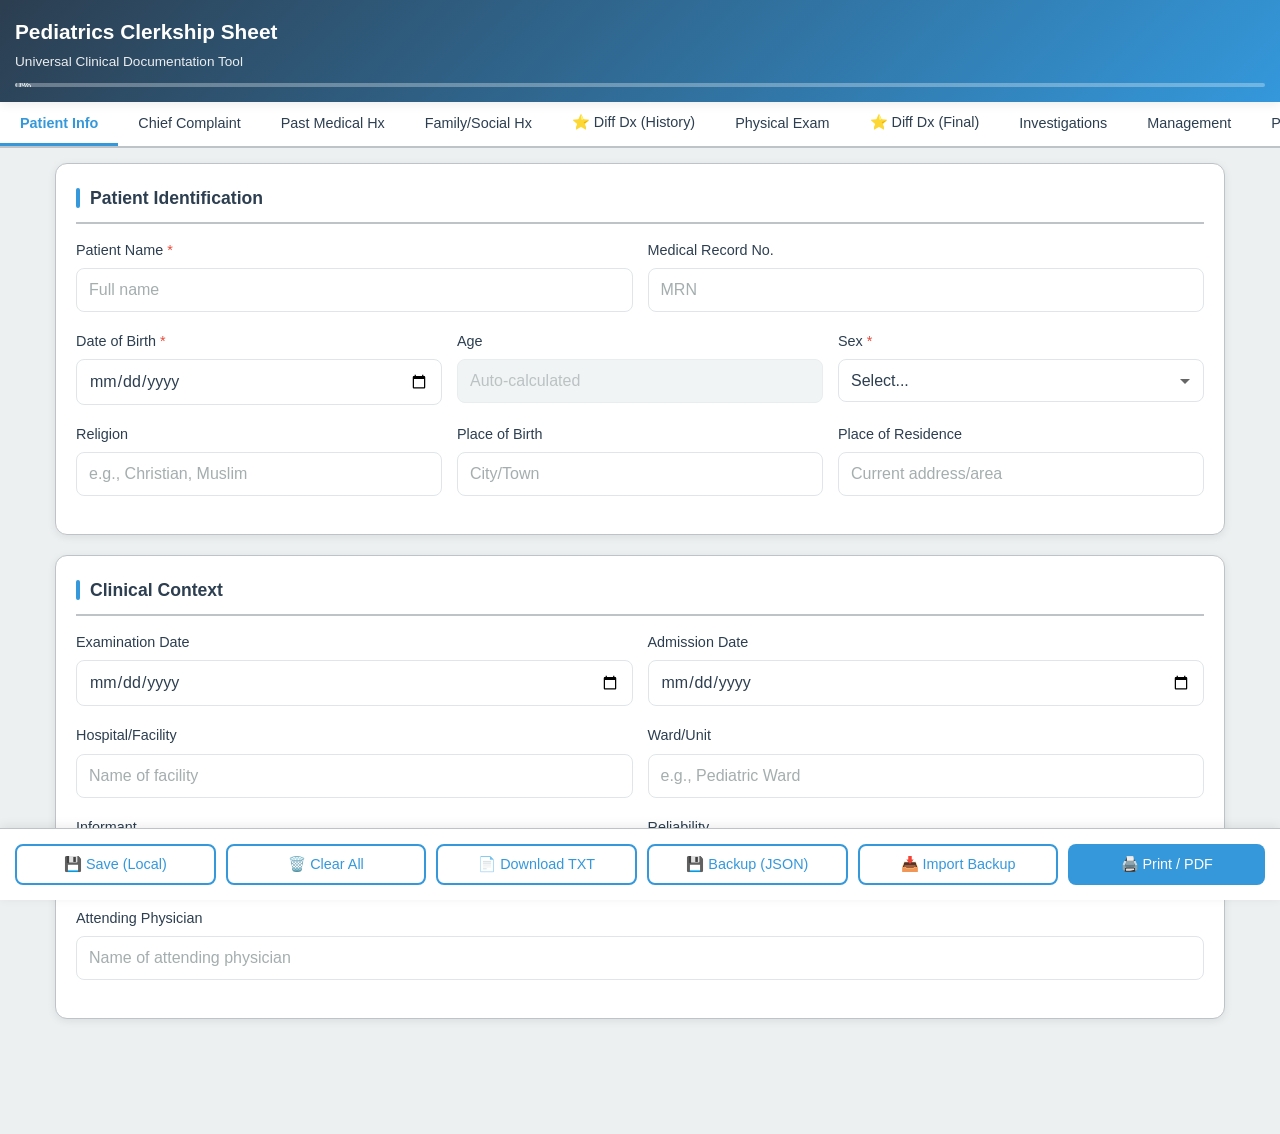
==== commit 02cc7c35: "updated index file" ====
--- a/index.html
+++ b/index.html
@@ -25,17 +25,17 @@
     <div class="autosave-indicator" id="autosaveIndicator">✓ Saved</div>
 
     <div class="nav-tabs" id="navTabs">
-        <button class="nav-tab active" onclick="showTab('patient-info')">Patient Info</button>
-        <button class="nav-tab" onclick="showTab('chief-complaint')">Chief Complaint</button>
-        <button class="nav-tab" onclick="showTab('past-medical')">Past Medical Hx</button>
-        <button class="nav-tab" onclick="showTab('family-social')">Family/Social Hx</button>
-        <button class="nav-tab" onclick="showTab('diff-dx-history')">⭐ Diff Dx (History)</button>
-        <button class="nav-tab" onclick="showTab('physical-exam')">Physical Exam</button>
-        <button class="nav-tab" onclick="showTab('diff-dx-final')">⭐ Diff Dx (Final)</button>
-        <button class="nav-tab" onclick="showTab('investigations')">Investigations</button>
-        <button class="nav-tab" onclick="showTab('management')">Management</button>
-        <button class="nav-tab" onclick="showTab('progress')">Progress Notes</button>
-        <button class="nav-tab" onclick="showTab('neonatal')">👶 Neonatal</button>
+        <button class="nav-tab active" onclick="showTab('patient-info', this)">Patient Info</button>
+        <button class="nav-tab" onclick="showTab('chief-complaint', this)">Chief Complaint</button>
+        <button class="nav-tab" onclick="showTab('past-medical', this)">Past Medical Hx</button>
+        <button class="nav-tab" onclick="showTab('family-social', this)">Family/Social Hx</button>
+        <button class="nav-tab" onclick="showTab('diff-dx-history', this)">⭐ Diff Dx (History)</button>
+        <button class="nav-tab" onclick="showTab('physical-exam', this)">Physical Exam</button>
+        <button class="nav-tab" onclick="showTab('diff-dx-final', this)">⭐ Diff Dx (Final)</button>
+        <button class="nav-tab" onclick="showTab('investigations', this)">Investigations</button>
+        <button class="nav-tab" onclick="showTab('management', this)">Management</button>
+        <button class="nav-tab" onclick="showTab('progress', this)">Progress Notes</button>
+        <button class="nav-tab" onclick="showTab('neonatal', this)">👶 Neonatal</button>
     </div>
 
     <div class="container">
@@ -125,6 +125,10 @@
                         </select>
                     </div>
                 </div>
+                <div class="form-group">
+                    <label for="attending">Attending Physician</label>
+                    <input type="text" id="attending" placeholder="Name of attending physician">
+                </div>
             </div>
         </div>
 
@@ -709,6 +713,16 @@
                     <div class="form-group">
                         <label for="birth_weight">Birth Weight (kg)</label>
                         <input type="number" id="birth_weight" step="0.01" placeholder="e.g., 3.2">
+                    </div>
+                </div>
+                <div class="form-row">
+                    <div class="form-group">
+                        <label for="birth_length">Birth Length (cm)</label>
+                        <input type="number" id="birth_length" step="0.1" placeholder="e.g., 50.0">
+                    </div>
+                    <div class="form-group">
+                        <label for="birth_hc">Birth Head Circumference (cm)</label>
+                        <input type="number" id="birth_hc" step="0.1" placeholder="e.g., 34.0">
                     </div>
                 </div>
                 <div class="form-row">
@@ -1313,6 +1327,12 @@
                         <div id="whzInterpretation"></div>
                     </div>
                 </div>
+                <div class="form-row">
+                    <div class="form-group">
+                        <label for="hcz">Head Circumference Z-score</label>
+                        <input type="text" id="hcz" readonly placeholder="Auto-calculated">
+                    </div>
+                </div>
 
                 <h3>Percentiles (Auto-Calculated)</h3>
                 <div class="form-row">
@@ -1962,8 +1982,8 @@
                     </div>
                 </div>
                 <div class="form-group">
-                    <label for="ward">Ward/Unit</label>
-                    <input type="text" id="ward" placeholder="e.g., Pediatric Ward, ICU, HDU">
+                    <label for="ward_management">Ward/Unit</label>
+                    <input type="text" id="ward_management" placeholder="e.g., Pediatric Ward, ICU, HDU">
                 </div>
             </div>
 
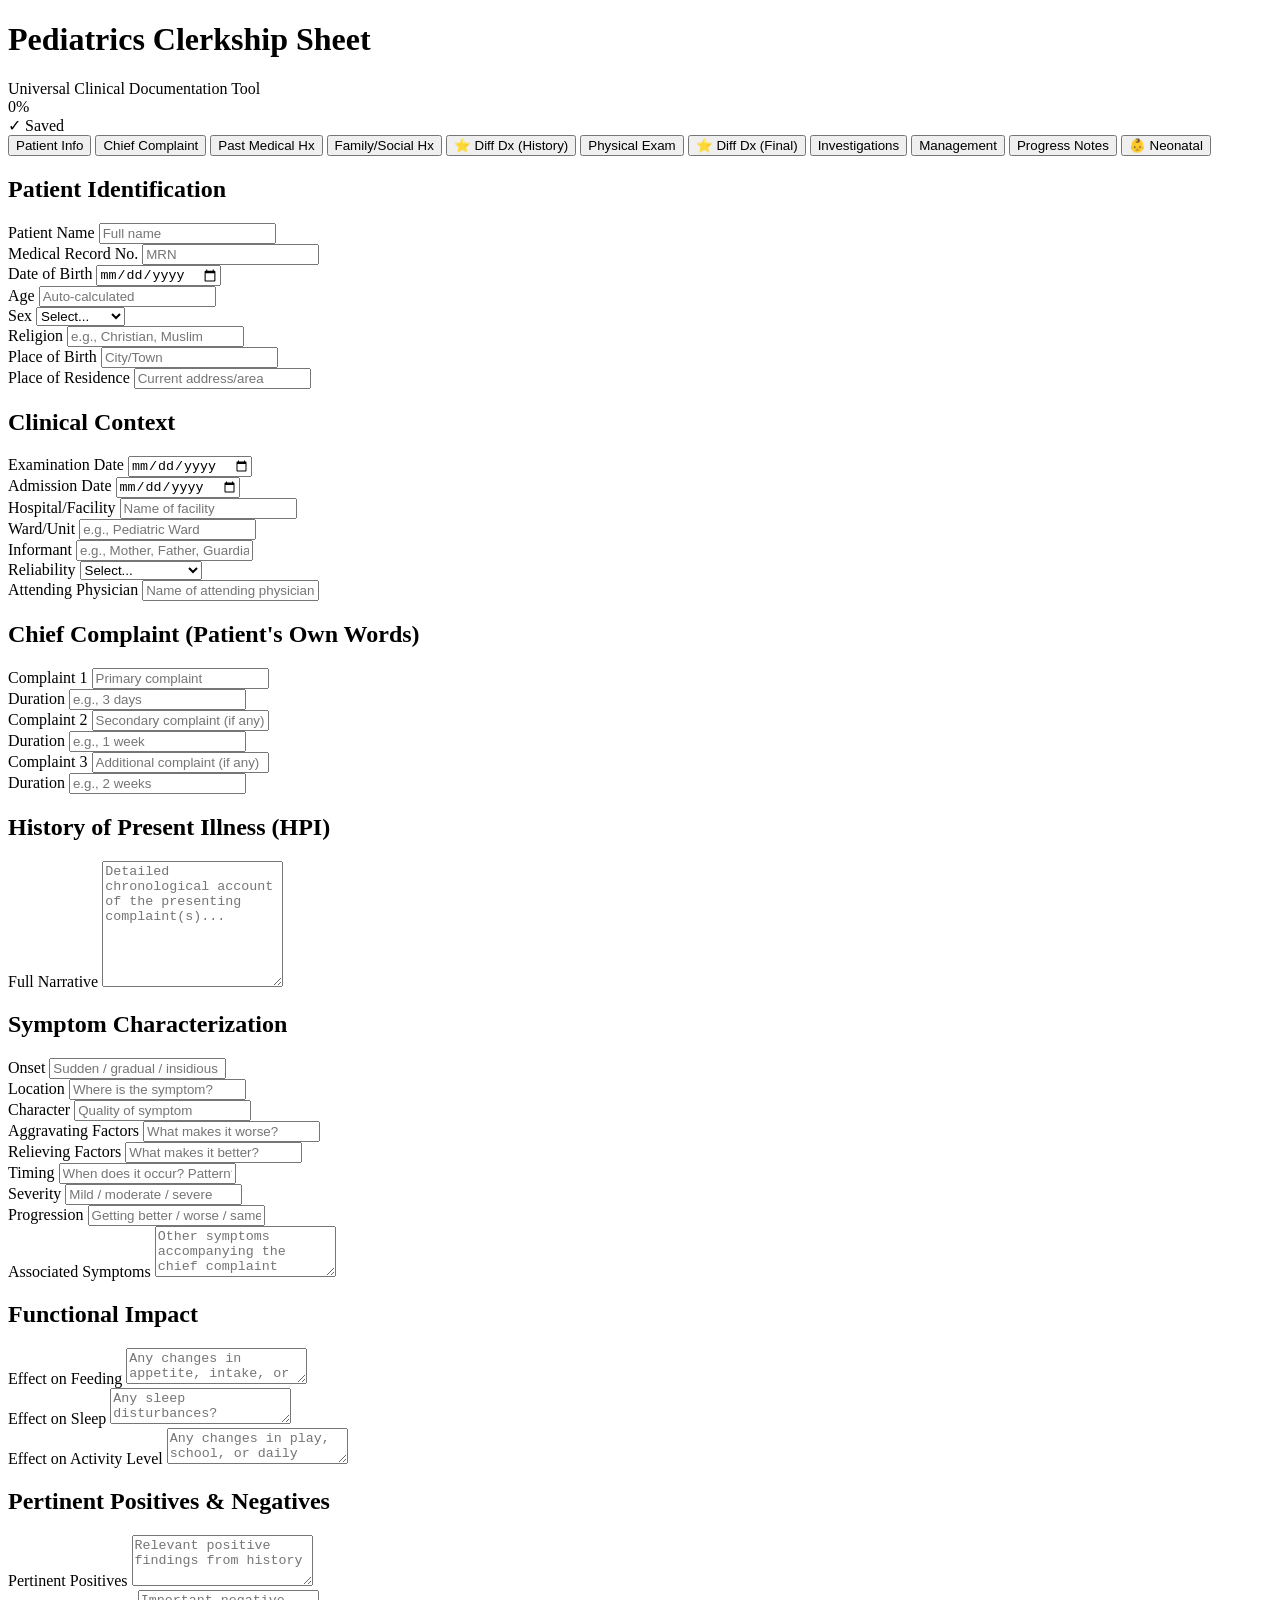
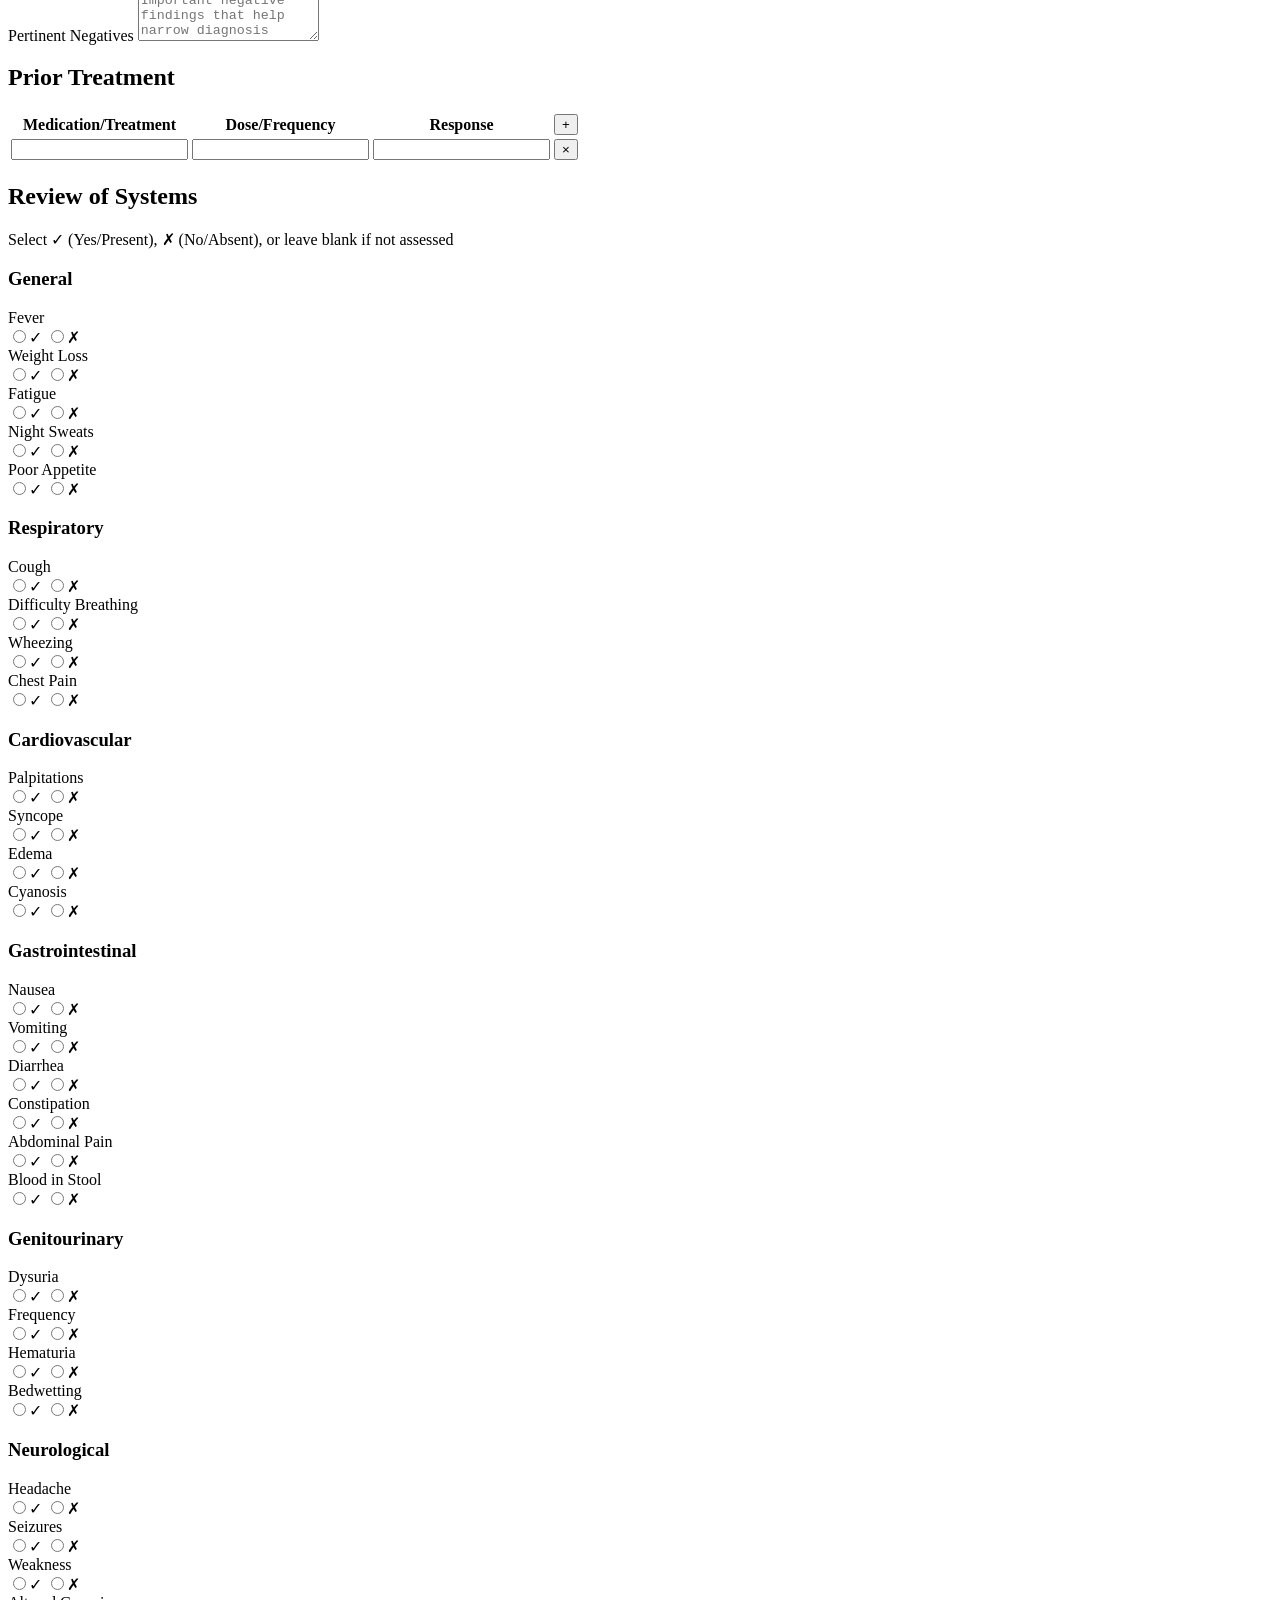
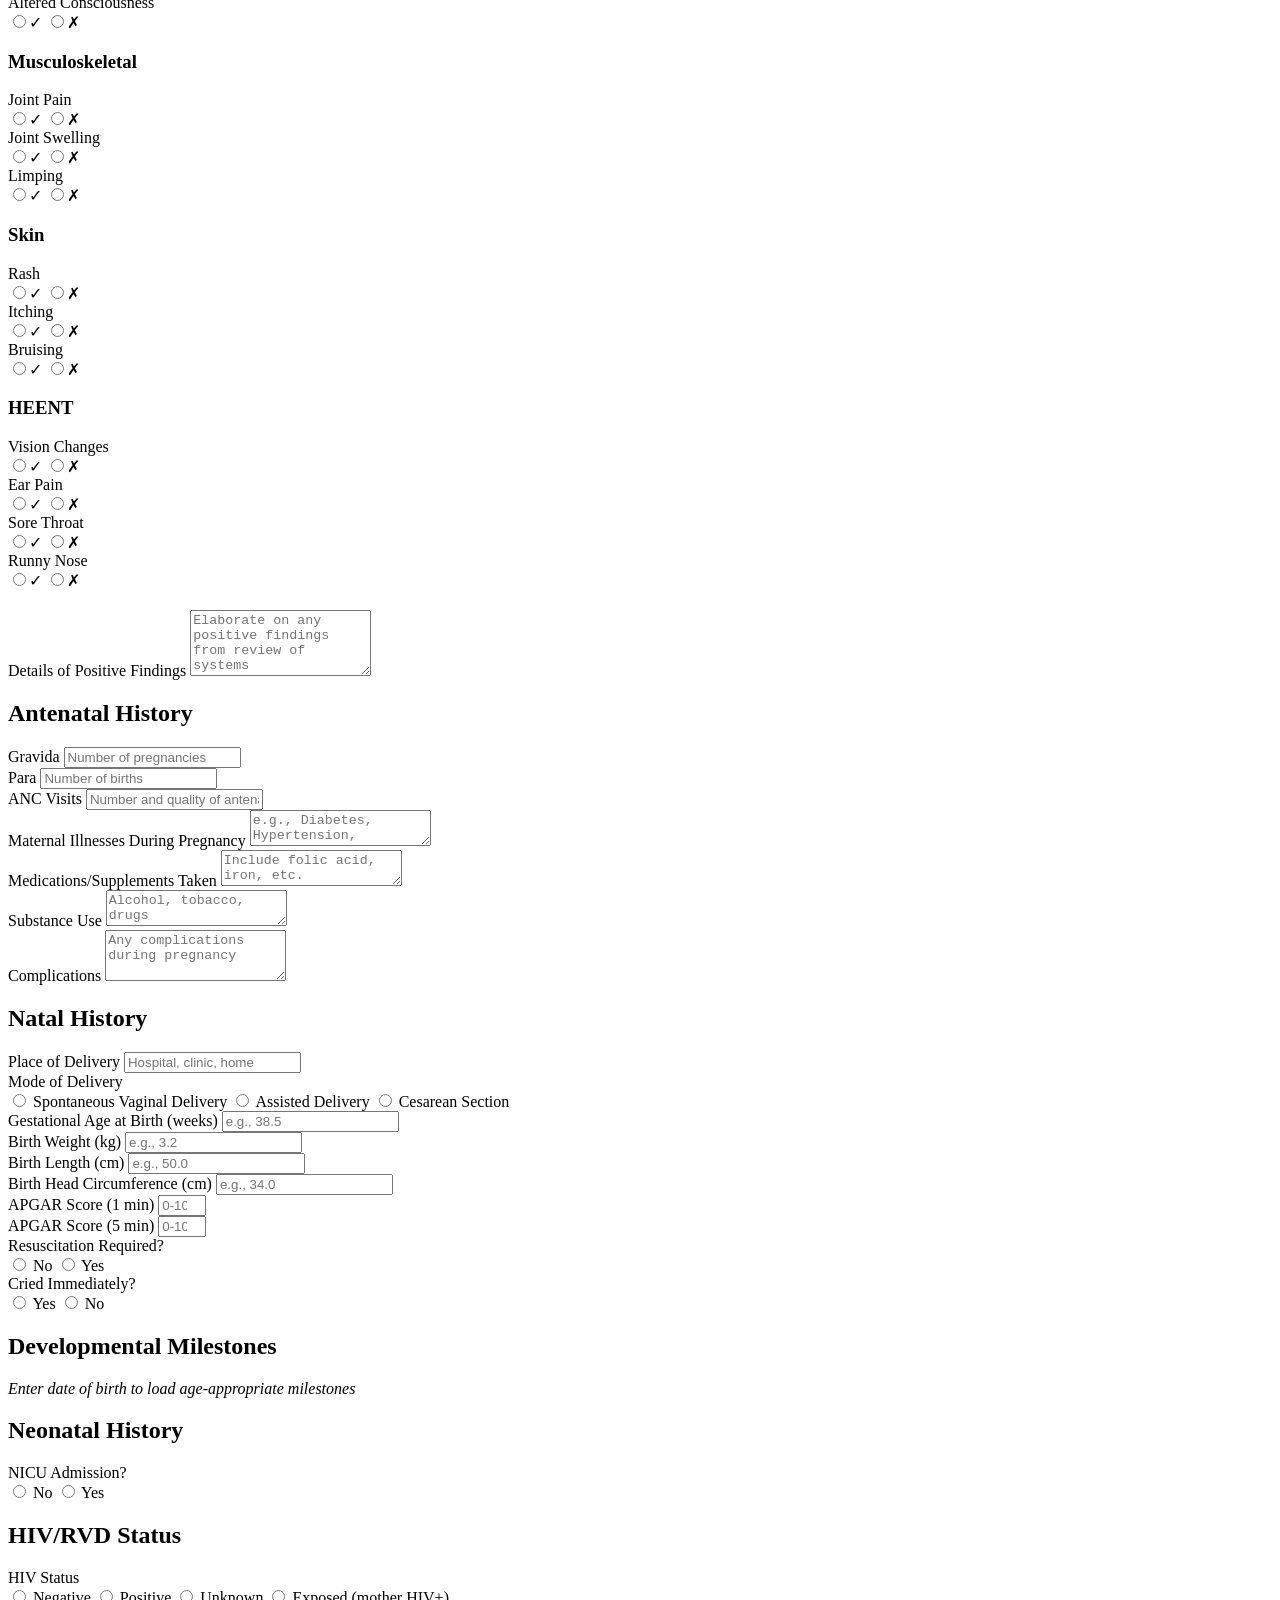
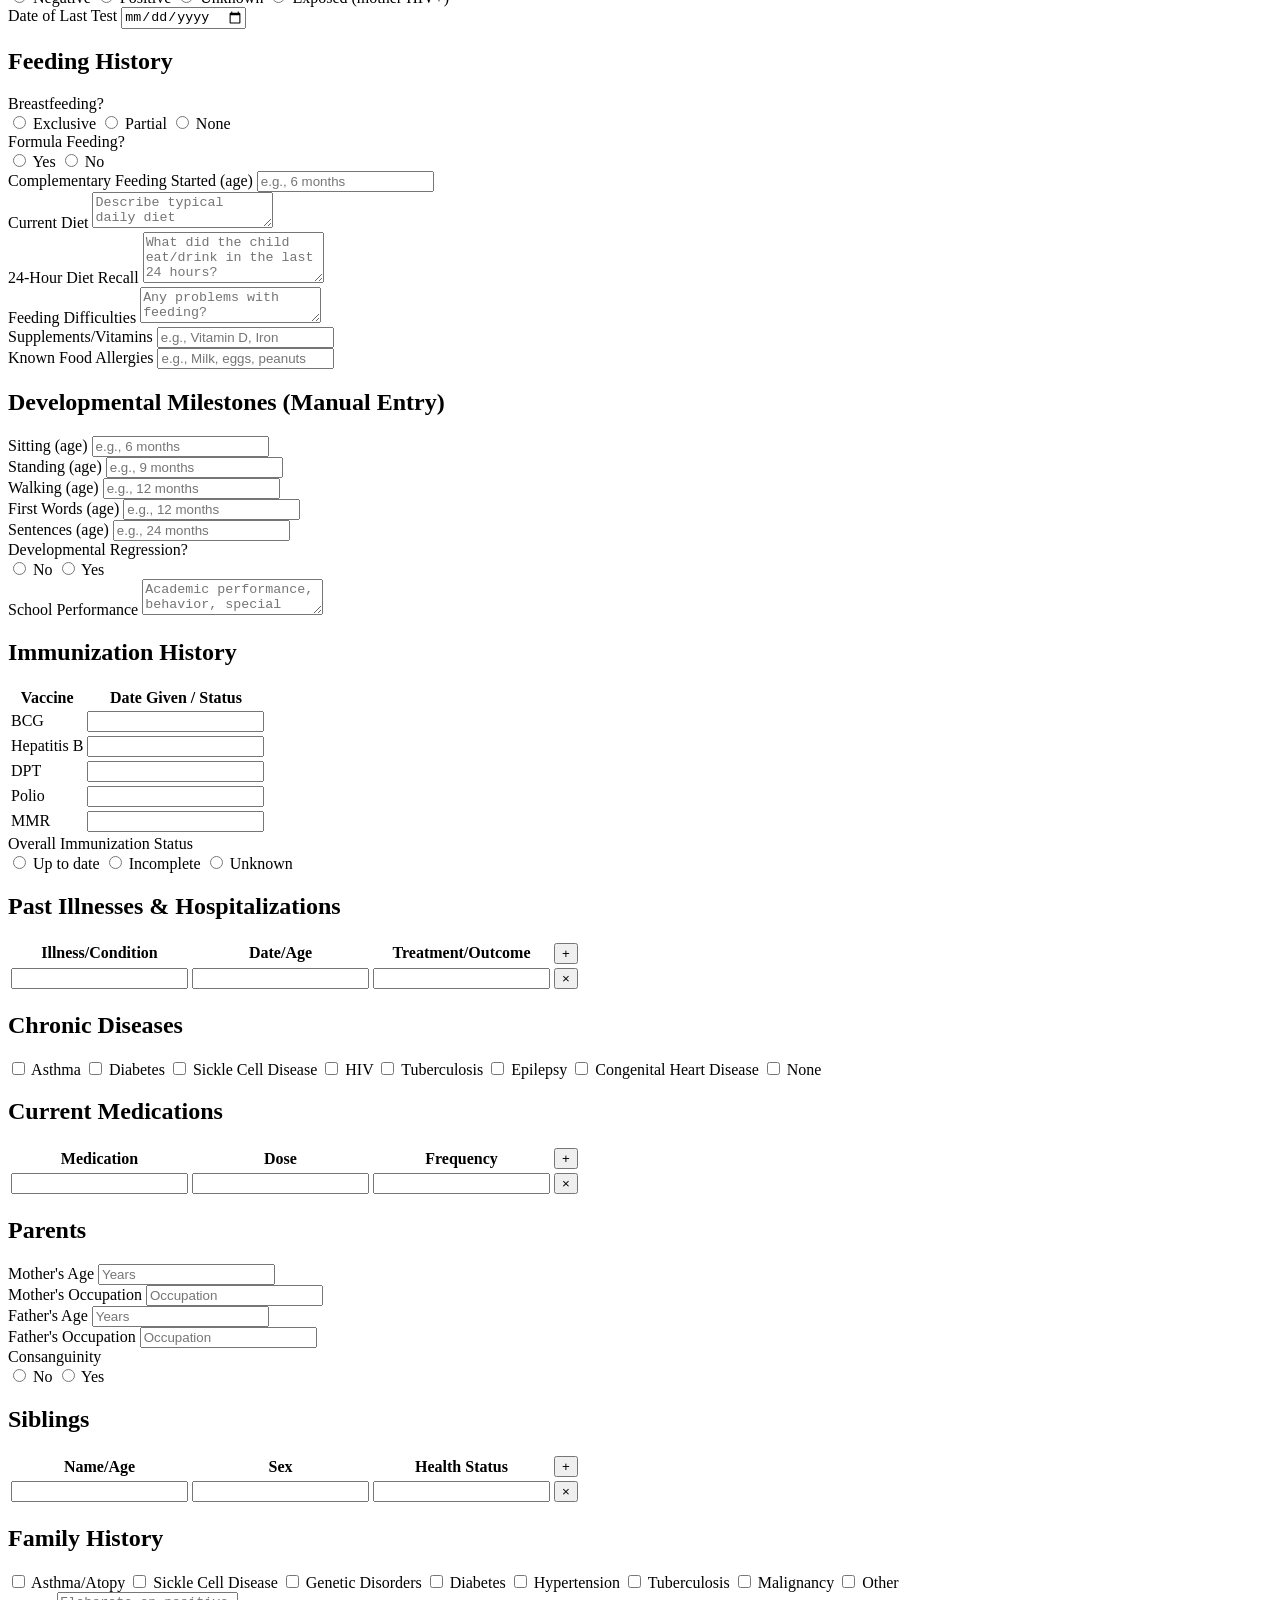
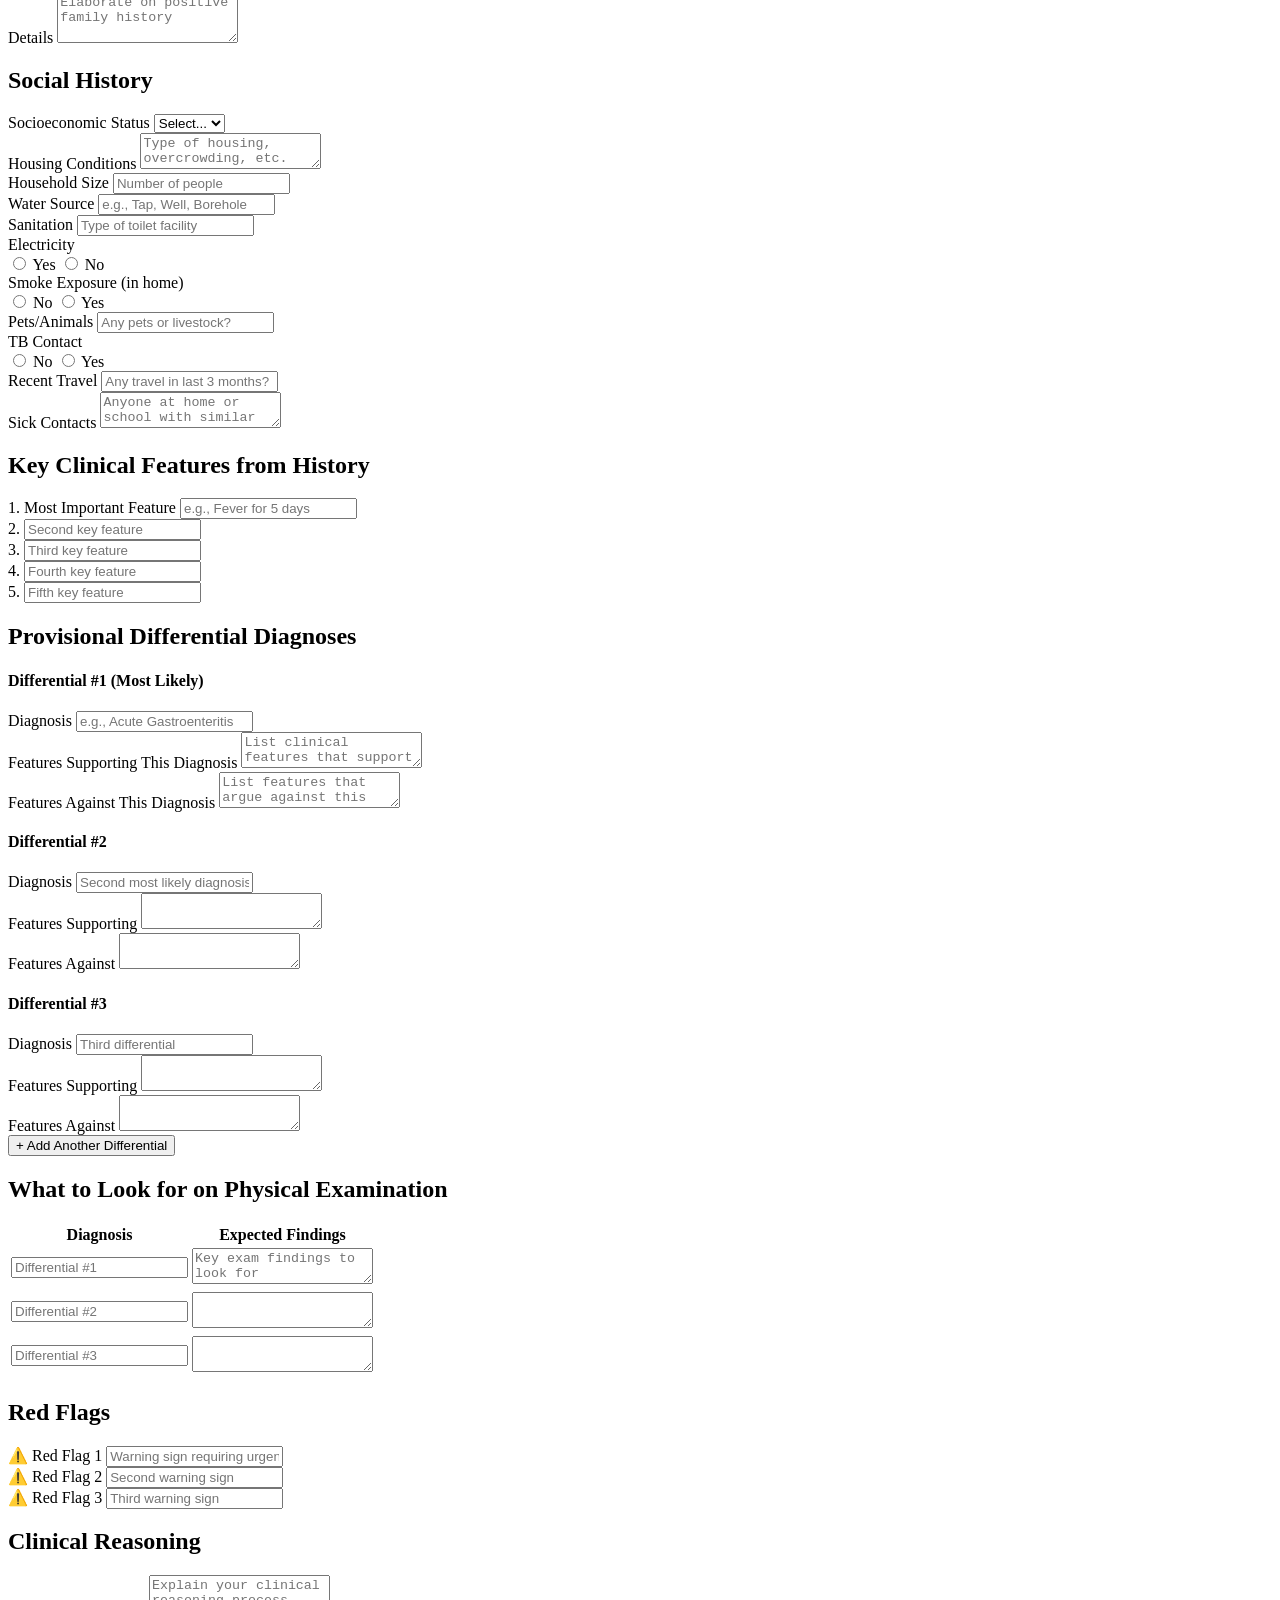
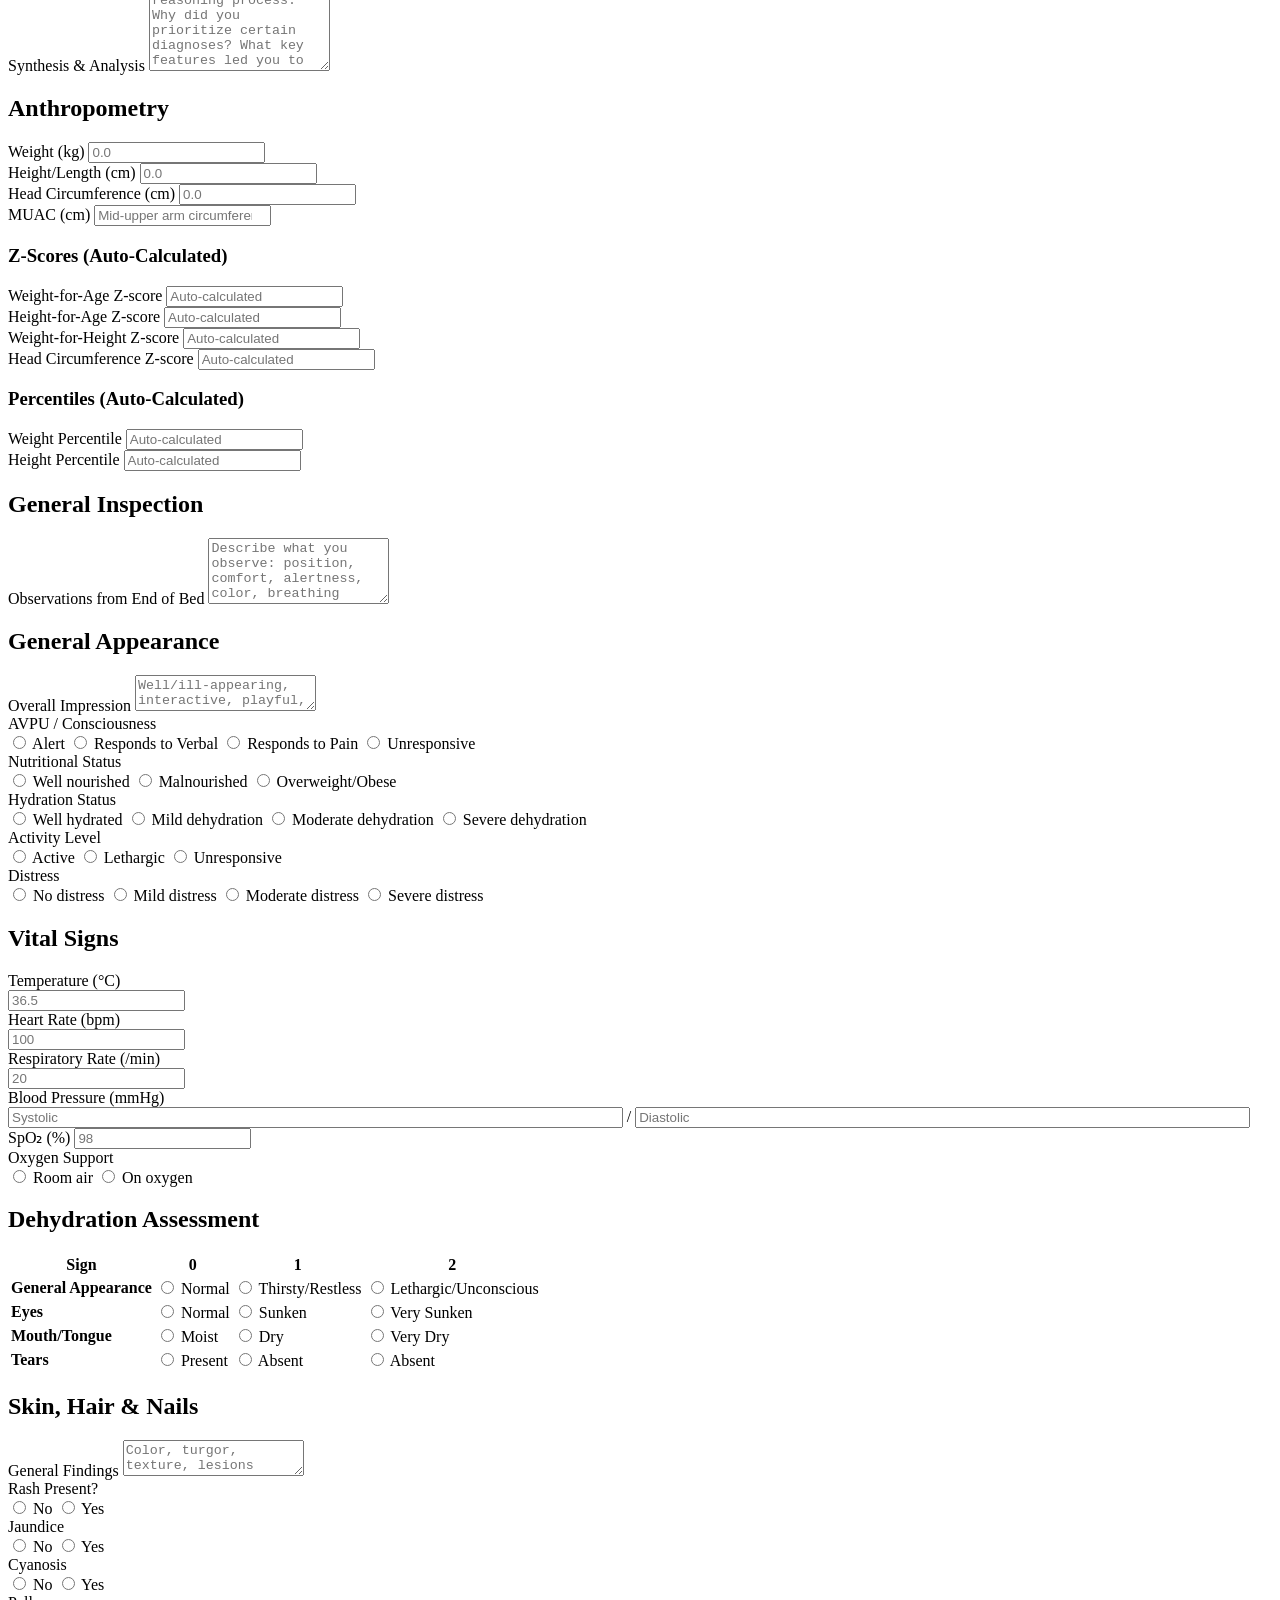
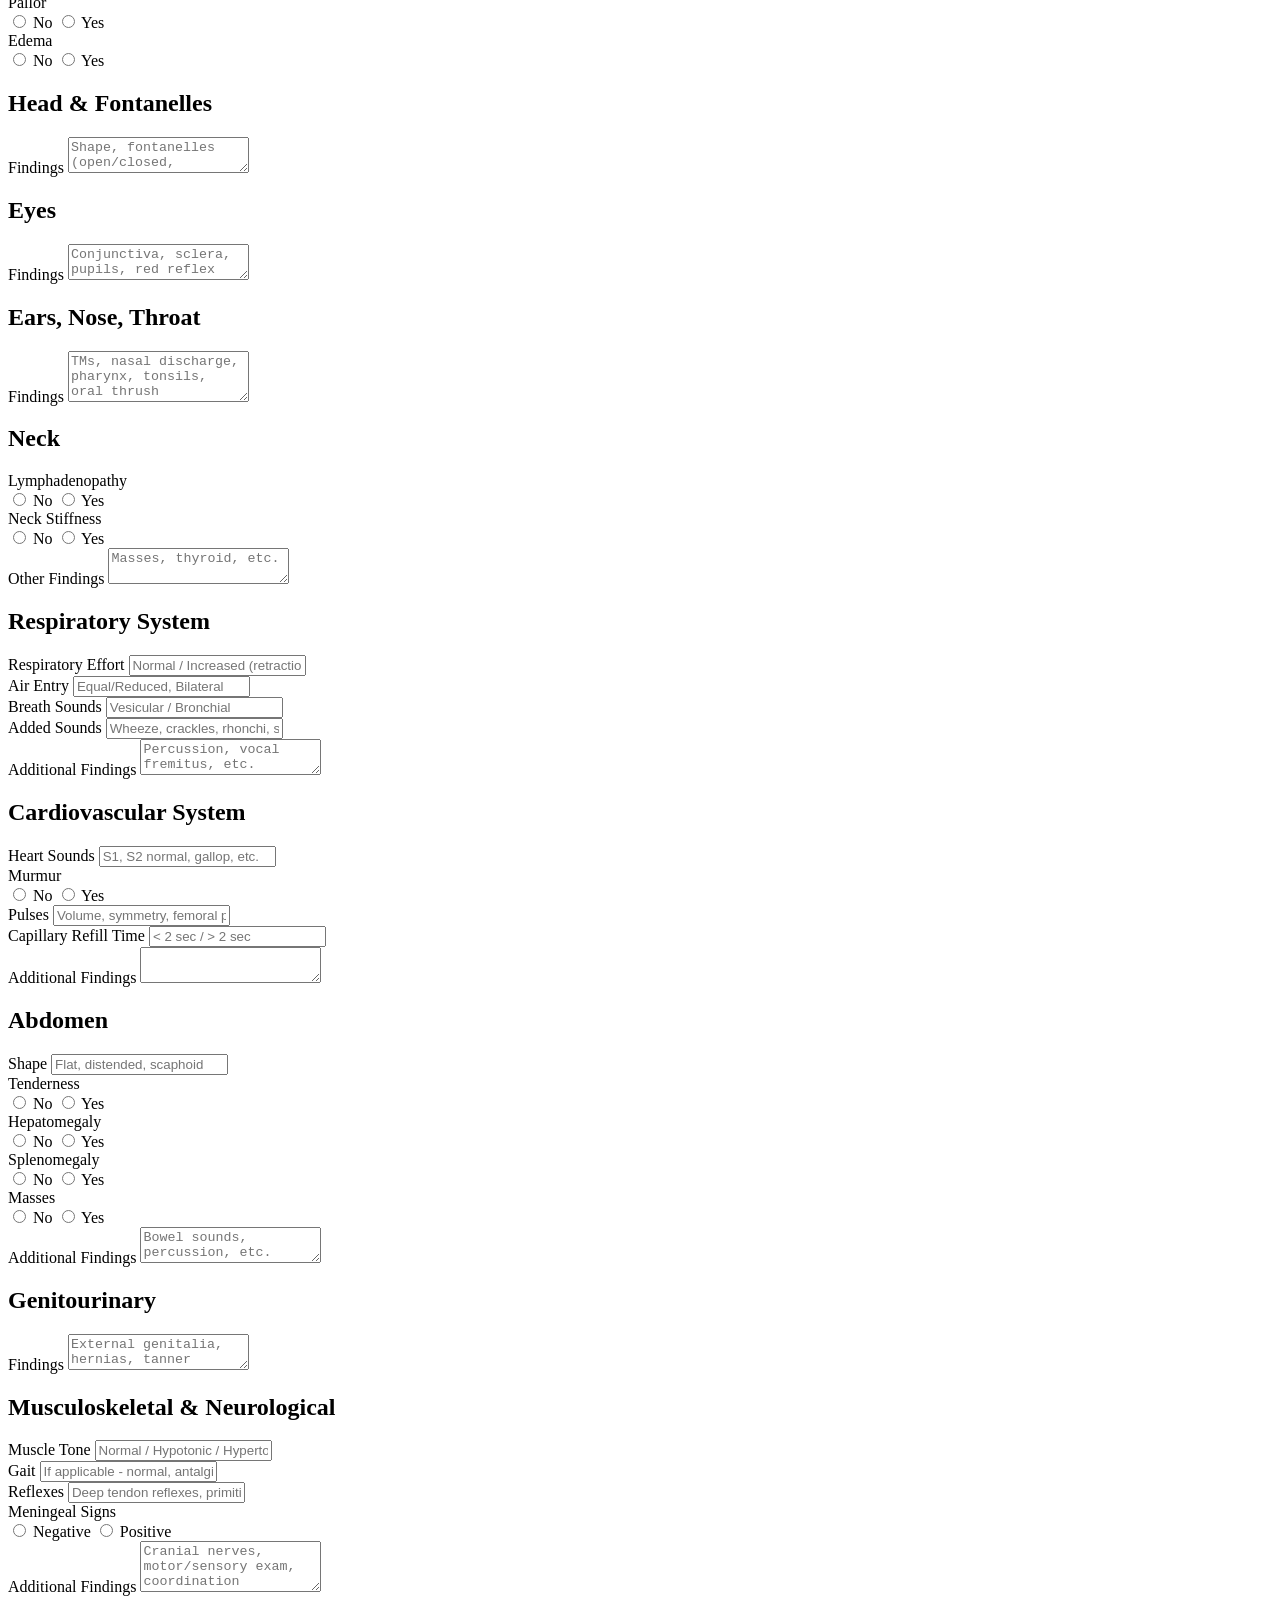
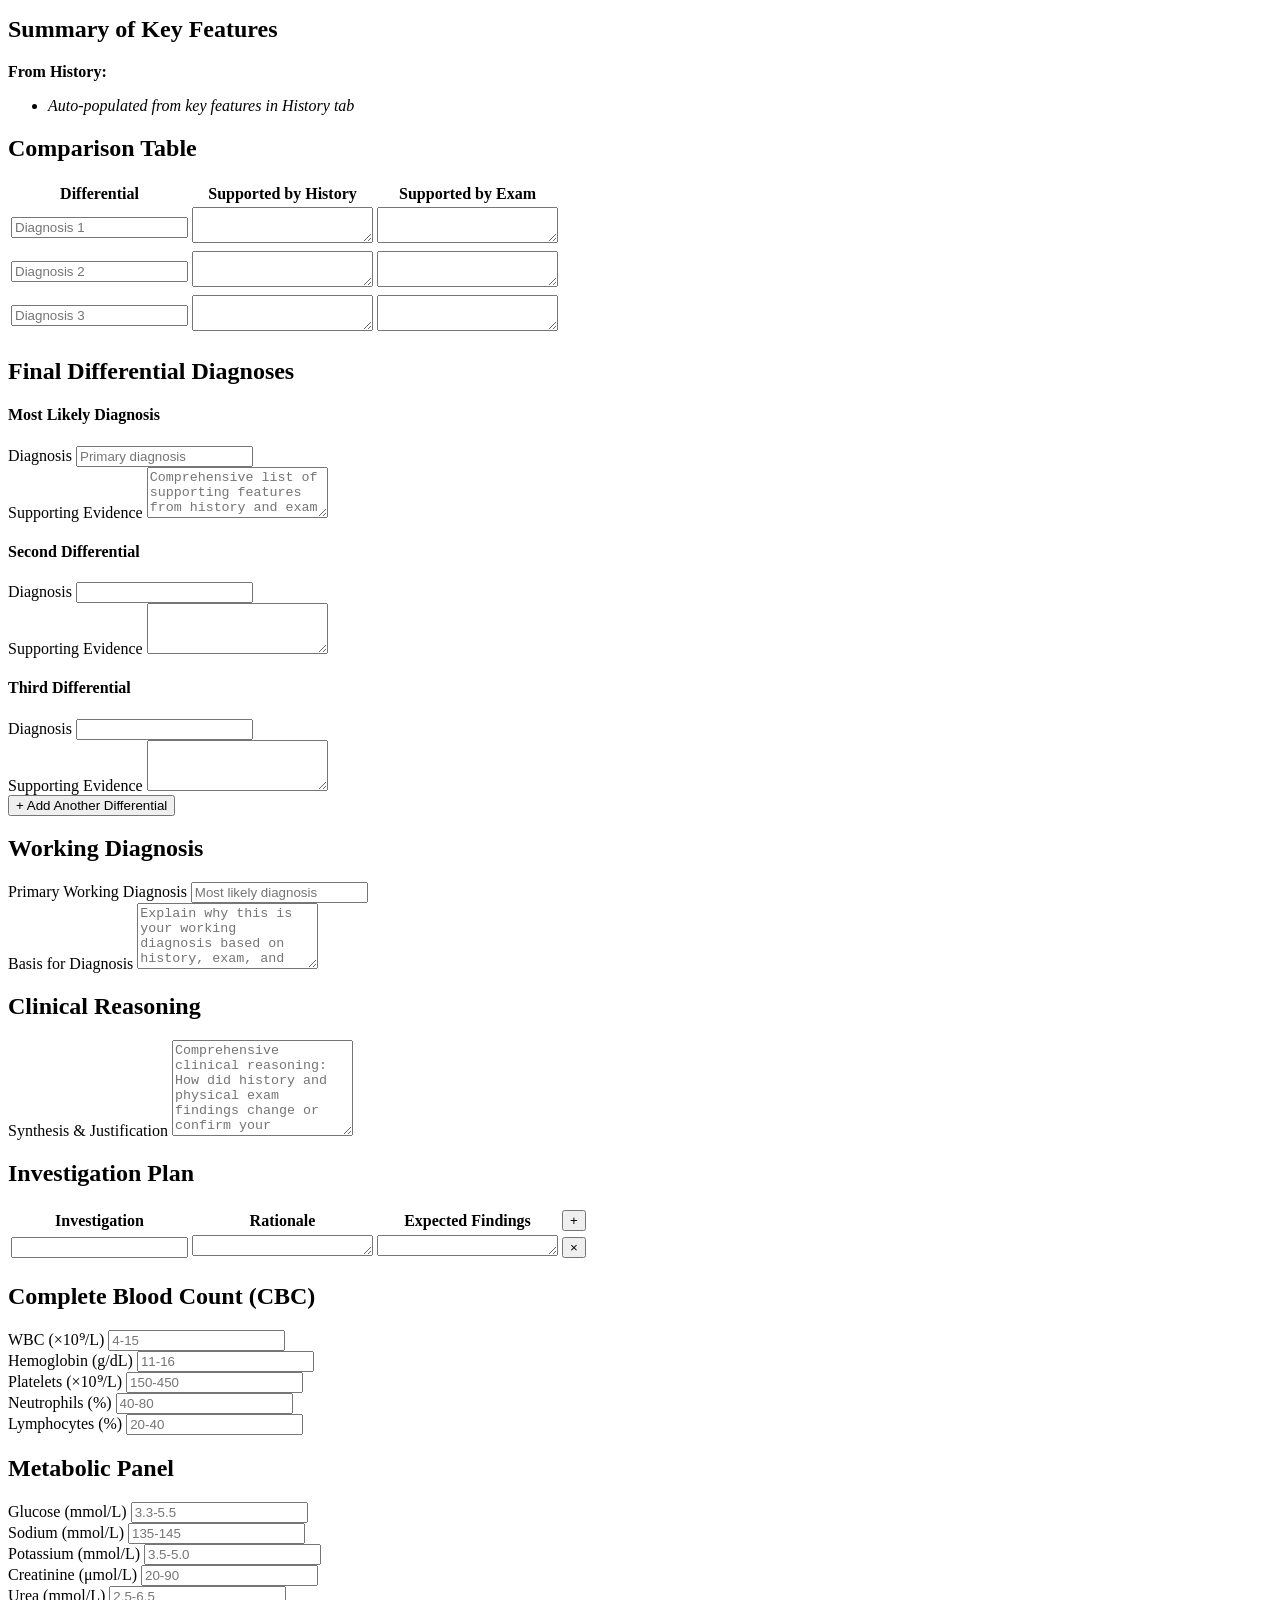
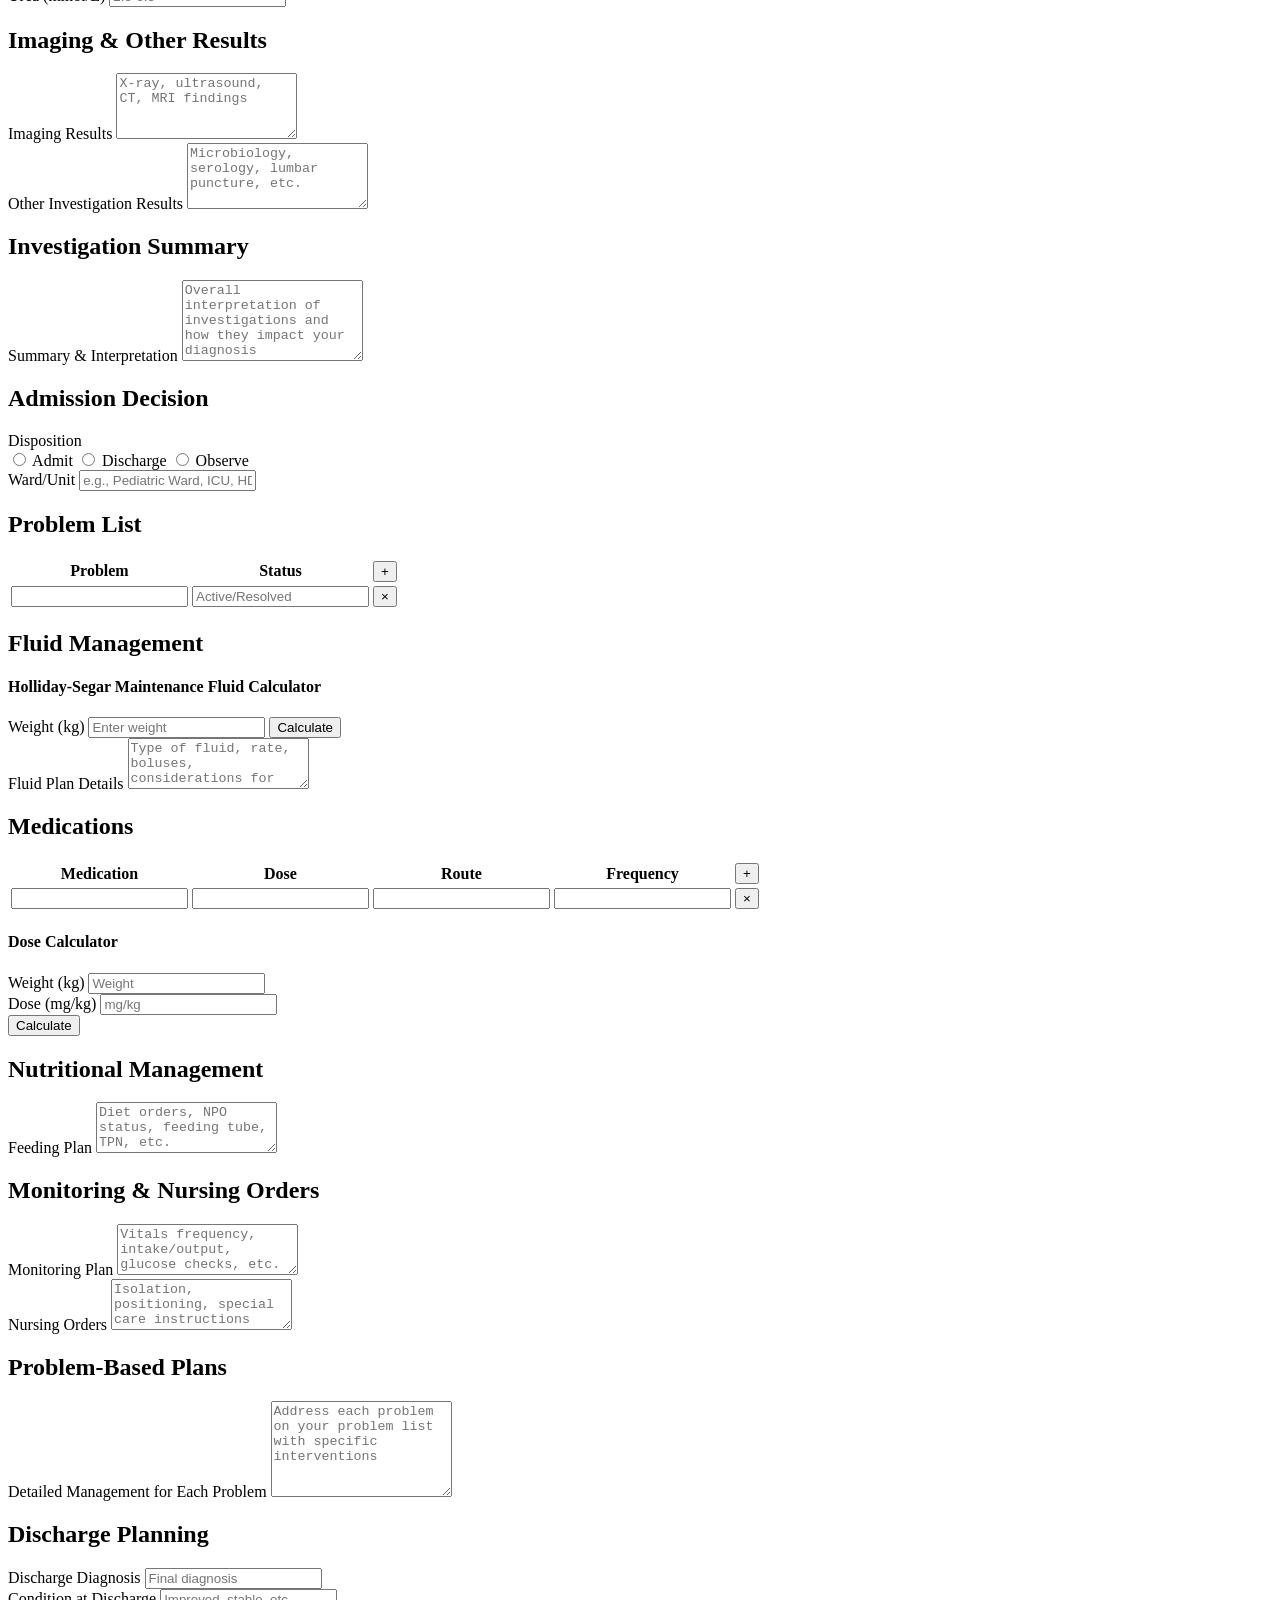
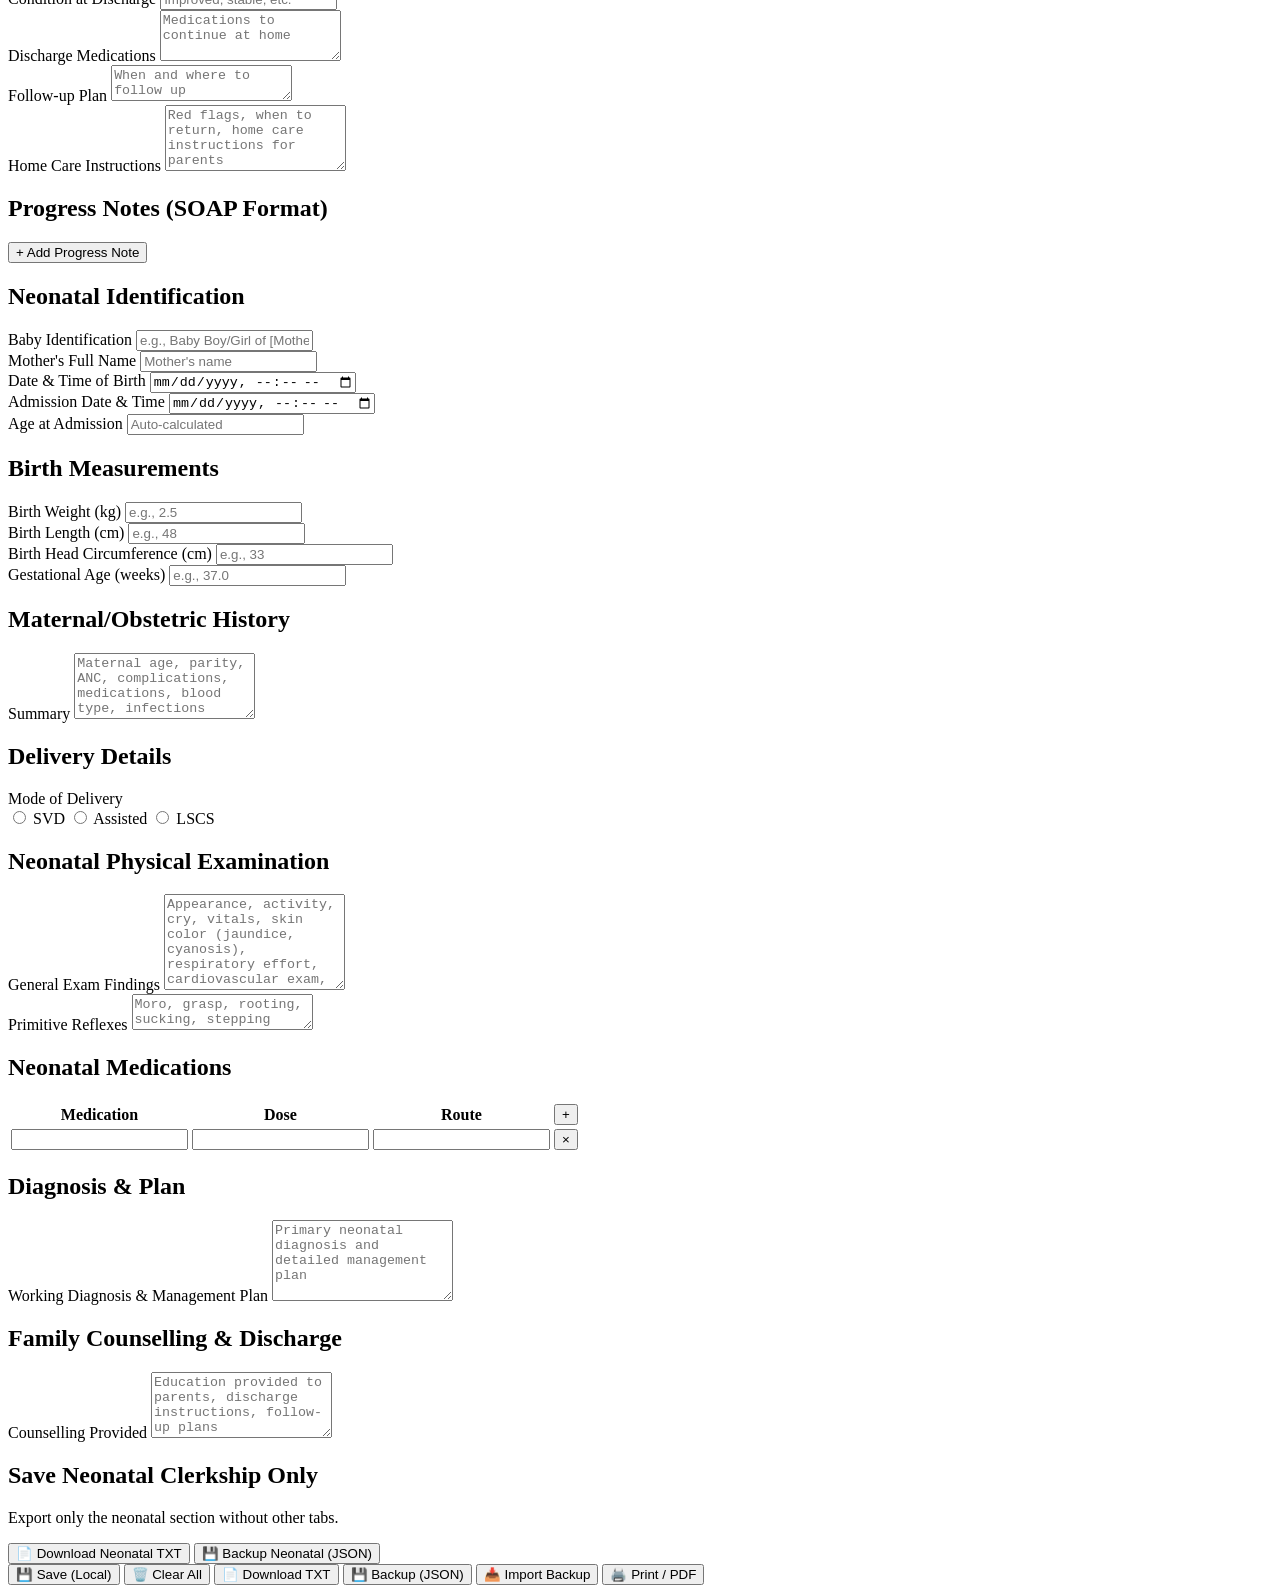
==== commit fb35b791: "Update index.html" ====
--- a/index.html
+++ b/index.html
@@ -8,7 +8,7 @@
     <meta name="mobile-web-app-capable" content="yes">
     <title>Pediatrics Clerkship Sheet</title>
 
-    <link rel="stylesheet" href="css/styles.css">
+    <link rel="stylesheet" href="styles.css">
 </head>
 
 <body>
@@ -1310,6 +1310,9 @@
                 </div>
 
                 <h3>Z-Scores (Auto-Calculated)</h3>
+                <div id="zScoreHint" class="info-text" style="display:none; color:#e67e22; margin-bottom:8px;">
+                    ⚠️ <strong>Enter Date of Birth and Sex</strong> (Patient Info tab) to enable automatic Z-score calculation.
+                </div>
                 <div class="form-row three-col">
                     <div class="form-group">
                         <label for="waz">Weight-for-Age Z-score</label>
@@ -2300,10 +2303,10 @@
 
     <div id="toast" class="toast"></div>
 
-    <script src="js/utils.js"></script>
-    <script src="js/growth.js"></script>
-    <script src="js/export.js"></script>
-    <script src="js/main.js"></script>
+    <script src="utils.js"></script>
+    <script src="growth.js"></script>
+    <script src="export.js"></script>
+    <script src="main.js"></script>
 </body>
 
-</html>+</html>
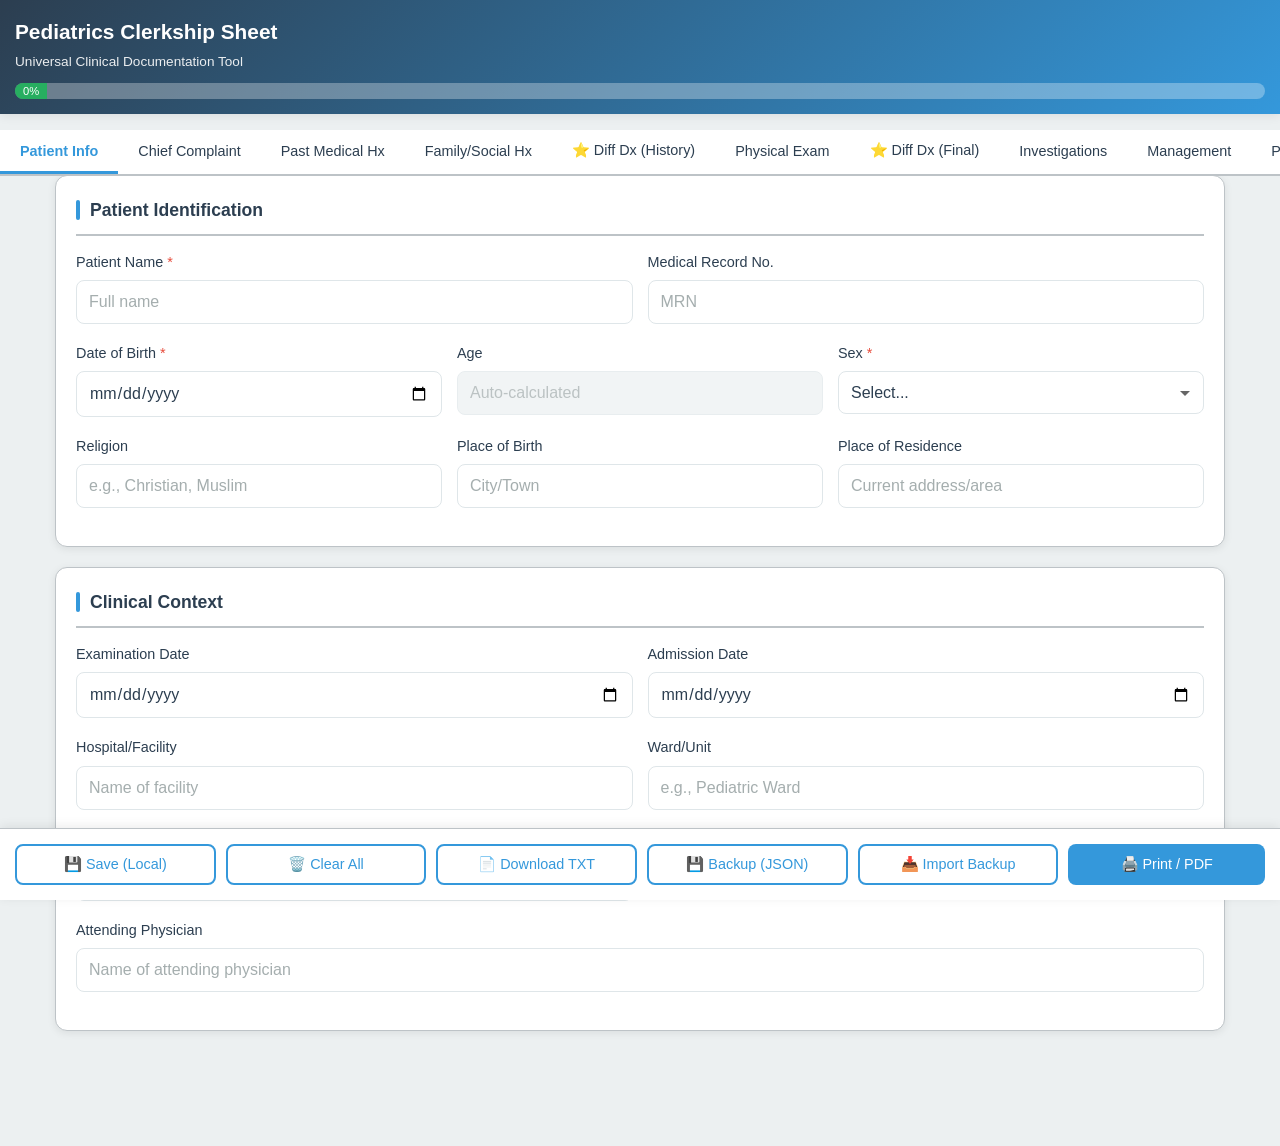
==== commit 99dfd793: "Update index.html" ====
--- a/index.html
+++ b/index.html
@@ -8,7 +8,7 @@
     <meta name="mobile-web-app-capable" content="yes">
     <title>Pediatrics Clerkship Sheet</title>
 
-    <link rel="stylesheet" href="styles.css">
+    <link rel="stylesheet" href="css/styles.css">
 </head>
 
 <body>
@@ -1310,9 +1310,6 @@
                 </div>
 
                 <h3>Z-Scores (Auto-Calculated)</h3>
-                <div id="zScoreHint" class="info-text" style="display:none; color:#e67e22; margin-bottom:8px;">
-                    ⚠️ <strong>Enter Date of Birth and Sex</strong> (Patient Info tab) to enable automatic Z-score calculation.
-                </div>
                 <div class="form-row three-col">
                     <div class="form-group">
                         <label for="waz">Weight-for-Age Z-score</label>
@@ -2303,10 +2300,10 @@
 
     <div id="toast" class="toast"></div>
 
-    <script src="utils.js"></script>
-    <script src="growth.js"></script>
-    <script src="export.js"></script>
-    <script src="main.js"></script>
+    <script src="js/utils.js"></script>
+    <script src="js/growth.js"></script>
+    <script src="js/export.js"></script>
+    <script src="js/main.js"></script>
 </body>
 
 </html>
--- a/css/styles.css
+++ b/css/styles.css
@@ -0,0 +1,1443 @@
+* {
+    margin: 0;
+    padding: 0;
+    box-sizing: border-box;
+}
+
+:root {
+    --primary-color: #2c3e50;
+    --secondary-color: #3498db;
+    --accent-color: #e74c3c;
+    --success-color: #27ae60;
+    --warning-color: #f39c12;
+    --bg-color: #ecf0f1;
+    --card-bg: #ffffff;
+    --text-color: #2c3e50;
+    --text-secondary: #7f8c8d;
+    --border-color: #bdc3c7;
+    --input-bg: #ffffff;
+    --input-border: #dfe6e9;
+    --shadow: rgba(0, 0, 0, 0.08);
+    --shadow-hover: rgba(0, 0, 0, 0.15);
+    /* Header is ~130px tall (padding 30px + h1 33px + subtitle 25px + meta 24px + progress 18px) */
+    --header-height: 130px;
+}
+
+@media (prefers-color-scheme: dark) {
+    :root {
+        --primary-color: #e8eaed;
+        --secondary-color: #8ab4f8;
+        --accent-color: #f28b82;
+        --success-color: #81c995;
+        --warning-color: #fdd663;
+        --bg-color: #202124;
+        --card-bg: #292a2d;
+        --text-color: #e8eaed;
+        --text-secondary: #9aa0a6;
+        --border-color: #3c4043;
+        --input-bg: #3c4043;
+        --input-border: #5f6368;
+        --shadow: rgba(0, 0, 0, 0.3);
+        --shadow-hover: rgba(0, 0, 0, 0.5);
+    }
+}
+
+body {
+    font-family: -apple-system, BlinkMacSystemFont, 'Segoe UI', Roboto, sans-serif;
+    background-color: var(--bg-color);
+    color: var(--text-color);
+    line-height: 1.6;
+    padding-bottom: 80px;
+}
+
+.header {
+    background: linear-gradient(135deg, #2c3e50, #3498db);
+    color: white;
+    padding: 15px;
+    position: sticky;
+    top: 0;
+    z-index: 1000;
+    box-shadow: 0 2px 10px var(--shadow);
+}
+
+@media (prefers-color-scheme: dark) {
+    .header {
+        background: linear-gradient(135deg, #1a1a1a, #2c5282);
+    }
+}
+
+.header h1 {
+    font-size: 1.3rem;
+    font-weight: 600;
+}
+
+.header-subtitle {
+    font-size: 0.85rem;
+    opacity: 0.9;
+    margin-top: 3px;
+}
+
+.header-meta {
+    font-size: 0.78rem;
+    opacity: 0.7;
+    margin-top: 4px;
+}
+
+.progress-bar {
+    width: 100%;
+    height: 16px;
+    background: rgba(255, 255, 255, 0.3);
+    margin-top: 10px;
+    border-radius: 8px;
+    overflow: hidden;
+}
+
+.progress-fill {
+    height: 100%;
+    background: var(--success-color);
+    width: 0%;
+    transition: width 0.3s ease;
+    font-size: 0.7rem;
+    text-align: center;
+    line-height: 16px;
+    color: white;
+    white-space: nowrap;
+    min-width: 2rem; /* keeps % label visible even at low values */
+}
+
+.nav-tabs {
+    display: flex;
+    overflow-x: auto;
+    background: var(--card-bg);
+    border-bottom: 2px solid var(--border-color);
+    position: sticky;
+    top: var(--header-height);
+    z-index: 999;
+    scrollbar-width: none;
+    -webkit-overflow-scrolling: touch;
+}
+
+.nav-tabs::-webkit-scrollbar {
+    display: none;
+}
+
+.nav-tab {
+    padding: 12px 20px;
+    white-space: nowrap;
+    border: none;
+    background: none;
+    cursor: pointer;
+    font-size: 0.9rem;
+    color: var(--text-color);
+    border-bottom: 3px solid transparent;
+    transition: all 0.3s;
+    flex-shrink: 0;
+}
+
+.nav-tab.active {
+    color: var(--secondary-color);
+    border-bottom-color: var(--secondary-color);
+    font-weight: 600;
+}
+
+.nav-tab:hover {
+    background: var(--bg-color);
+}
+
+.container {
+    max-width: 1200px;
+    margin: 0 auto;
+    padding: 15px;
+}
+
+.tab-content {
+    display: none;
+}
+
+.tab-content.active {
+    display: block;
+    animation: fadeIn 0.3s;
+}
+
+@keyframes fadeIn {
+    from {
+        opacity: 0;
+        transform: translateY(10px);
+    }
+
+    to {
+        opacity: 1;
+        transform: translateY(0);
+    }
+}
+
+.card {
+    background: var(--card-bg);
+    border-radius: 12px;
+    padding: 20px;
+    margin-bottom: 20px;
+    box-shadow: 0 2px 8px var(--shadow);
+    border: 1px solid var(--border-color);
+    transition: box-shadow 0.3s ease;
+}
+
+.card:hover {
+    box-shadow: 0 4px 12px var(--shadow-hover);
+}
+
+.card-title {
+    font-size: 1.1rem;
+    font-weight: 600;
+    color: var(--text-color);
+    margin-bottom: 15px;
+    padding-bottom: 10px;
+    border-bottom: 2px solid var(--border-color);
+    display: flex;
+    align-items: center;
+}
+
+.card-title::before {
+    content: '';
+    width: 4px;
+    height: 20px;
+    background: var(--secondary-color);
+    margin-right: 10px;
+    border-radius: 2px;
+}
+
+/* Card Subsection Titles */
+.card h3 {
+    font-size: 1rem;
+    font-weight: 600;
+    color: var(--text-color);
+    margin-top: 20px;
+    margin-bottom: 12px;
+    padding-bottom: 6px;
+    border-bottom: 1px solid var(--border-color);
+}
+
+.card h4 {
+    font-size: 0.95rem;
+    font-weight: 600;
+    color: var(--secondary-color);
+    margin-top: 15px;
+    margin-bottom: 10px;
+}
+
+.form-group {
+    margin-bottom: 18px;
+}
+
+label {
+    display: block;
+    font-size: 0.9rem;
+    font-weight: 500;
+    color: var(--text-color);
+    margin-bottom: 6px;
+}
+
+label.required::after {
+    content: ' *';
+    color: var(--accent-color);
+}
+
+input[type="text"],
+input[type="number"],
+input[type="date"],
+input[type="time"],
+input[type="datetime-local"],
+input[type="tel"],
+input[type="file"],
+select,
+textarea {
+    width: 100%;
+    padding: 12px;
+    border: 1px solid var(--input-border);
+    border-radius: 8px;
+    font-size: 1rem;
+    font-family: inherit;
+    background: var(--input-bg);
+    color: var(--text-color);
+    transition: all 0.3s;
+    -webkit-appearance: none;
+    appearance: none;
+}
+
+input:focus,
+select:focus,
+textarea:focus {
+    outline: none;
+    border-color: var(--secondary-color);
+    box-shadow: 0 0 0 3px rgba(52, 152, 219, 0.1);
+}
+
+input::placeholder,
+textarea::placeholder {
+    color: var(--text-secondary);
+    opacity: 0.7;
+}
+
+textarea {
+    min-height: 100px;
+    resize: vertical;
+}
+
+/* Table textareas and compact .form-control textareas should respect their rows attribute */
+table textarea,
+textarea.form-control {
+    min-height: unset;
+    resize: vertical;
+}
+
+select {
+    background-image: url("data:image/svg+xml,%3Csvg xmlns='http://www.w3.org/2000/svg' width='12' height='12' viewBox='0 0 12 12'%3E%3Cpath fill='%23666' d='M6 9L1 4h10z'/%3E%3C/svg%3E");
+    background-repeat: no-repeat;
+    background-position: right 12px center;
+    padding-right: 35px;
+}
+
+@media (prefers-color-scheme: dark) {
+    select {
+        background-image: url("data:image/svg+xml,%3Csvg xmlns='http://www.w3.org/2000/svg' width='12' height='12' viewBox='0 0 12 12'%3E%3Cpath fill='%23e8eaed' d='M6 9L1 4h10z'/%3E%3C/svg%3E");
+    }
+}
+
+input:read-only {
+    background: var(--bg-color);
+    cursor: not-allowed;
+    opacity: 0.7;
+}
+
+/* Form Control Class (for dynamic elements) */
+.form-control {
+    width: 100%;
+    padding: 10px;
+    border: 1px solid var(--input-border);
+    border-radius: 6px;
+    font-size: 0.95rem;
+    font-family: inherit;
+    background: var(--input-bg);
+    color: var(--text-color);
+    transition: all 0.3s;
+}
+
+.form-control:focus {
+    outline: none;
+    border-color: var(--secondary-color);
+    box-shadow: 0 0 0 3px rgba(52, 152, 219, 0.1);
+}
+
+.checkbox-group,
+.radio-group {
+    display: flex;
+    flex-wrap: wrap;
+    gap: 15px;
+    margin-top: 8px;
+}
+
+.checkbox-group label,
+.radio-group label {
+    display: flex;
+    align-items: center;
+    cursor: pointer;
+    padding: 8px 12px;
+    border-radius: 6px;
+    transition: background 0.2s;
+    margin-bottom: 0;
+    font-weight: 400;
+}
+
+.checkbox-group label:hover,
+.radio-group label:hover {
+    background: var(--bg-color);
+}
+
+input[type="checkbox"],
+input[type="radio"] {
+    width: 20px;
+    height: 20px;
+    margin-right: 8px;
+    cursor: pointer;
+    accent-color: var(--secondary-color);
+}
+
+.form-row {
+    display: grid;
+    grid-template-columns: 1fr;
+    gap: 15px;
+}
+
+@media (min-width: 768px) {
+    .form-row {
+        grid-template-columns: repeat(2, 1fr);
+    }
+
+    .form-row.three-col {
+        grid-template-columns: repeat(3, 1fr);
+    }
+    /* .form-row.four-col removed — unused in HTML */
+}
+
+.table-responsive {
+    overflow-x: auto;
+    -webkit-overflow-scrolling: touch;
+    margin: 0 -10px;
+    padding: 0 10px;
+}
+
+table {
+    width: 100%;
+    border-collapse: collapse;
+    font-size: 0.9rem;
+    margin-top: 10px;
+}
+
+table th {
+    background: var(--bg-color);
+    padding: 10px;
+    text-align: left;
+    font-weight: 600;
+    border-bottom: 2px solid var(--border-color);
+    color: var(--text-color);
+    white-space: nowrap;
+}
+
+table td {
+    padding: 10px;
+    border-bottom: 1px solid var(--border-color);
+}
+
+table input,
+table select,
+table textarea {
+    padding: 8px;
+    font-size: 0.9rem;
+}
+
+table tr:hover {
+    background: var(--bg-color);
+}
+
+.btn {
+    padding: 12px 24px;
+    border: none;
+    border-radius: 8px;
+    font-size: 1rem;
+    font-weight: 500;
+    cursor: pointer;
+    transition: all 0.3s;
+    display: inline-flex;
+    align-items: center;
+    justify-content: center;
+    gap: 8px;
+}
+
+.btn-primary {
+    background: #3498db;
+    color: white;
+}
+
+.btn-primary:hover {
+    background: #2980b9;
+    transform: translateY(-2px);
+    box-shadow: 0 4px 12px rgba(52, 152, 219, 0.3);
+}
+
+.btn-success {
+    background: #27ae60;
+    color: white;
+}
+
+.btn-success:hover {
+    background: #229954;
+}
+
+.btn-danger {
+    background: #e74c3c;
+    color: white;
+}
+
+.btn-danger:hover {
+    background: #c0392b;
+}
+
+.btn-secondary {
+    background: var(--border-color);
+    color: var(--text-color);
+}
+
+.btn-secondary:hover {
+    background: #95a5a6;
+}
+
+.btn-outline {
+    background: transparent;
+    border: 2px solid var(--secondary-color);
+    color: var(--secondary-color);
+}
+
+.btn-outline:hover {
+    background: var(--secondary-color);
+    color: white;
+}
+
+.btn:active {
+    transform: scale(0.98);
+}
+
+/* Add/Remove Buttons for Dynamic Tables */
+.btn-add {
+    background: var(--success-color);
+    color: white;
+    border: none;
+    padding: 6px 12px;
+    border-radius: 6px;
+    cursor: pointer;
+    font-size: 1.1rem;
+    font-weight: bold;
+    transition: all 0.3s;
+}
+
+.btn-add:hover {
+    background: #229954;
+    transform: scale(1.1);
+}
+
+.btn-remove {
+    background: var(--accent-color);
+    color: white;
+    border: none;
+    padding: 4px 10px;
+    border-radius: 4px;
+    cursor: pointer;
+    font-size: 1.2rem;
+    font-weight: bold;
+    transition: all 0.3s;
+}
+
+.btn-remove:hover {
+    background: #c0392b;
+    transform: scale(1.1);
+}
+
+@media (prefers-color-scheme: dark) {
+    .btn-primary {
+        background: #8ab4f8;
+        color: #202124;
+    }
+
+    .btn-primary:hover {
+        background: #aac8fc;
+    }
+
+    .btn-success {
+        background: #81c995;
+        color: #202124;
+    }
+
+    .btn-success:hover {
+        background: #9dd4ab;
+    }
+
+    .btn-danger {
+        background: #f28b82;
+        color: #202124;
+    }
+
+    .btn-danger:hover {
+        background: #f5a79d;
+    }
+
+    .btn-outline:hover {
+        color: #202124;
+    }
+
+    .btn-add {
+        background: #81c995;
+        color: #202124;
+    }
+
+    .btn-add:hover {
+        background: #9dd4ab;
+    }
+
+    .btn-remove {
+        background: #f28b82;
+        color: #202124;
+    }
+
+    .btn-remove:hover {
+        background: #f5a79d;
+    }
+}
+
+.action-buttons {
+    position: fixed;
+    bottom: 0;
+    left: 0;
+    right: 0;
+    background: var(--card-bg);
+    padding: 15px;
+    box-shadow: 0 -2px 10px var(--shadow);
+    display: flex;
+    gap: 10px;
+    z-index: 998;
+    border-top: 1px solid var(--border-color);
+    flex-wrap: wrap;
+}
+
+.action-buttons .btn {
+    flex: 1;
+    min-width: 120px;
+    padding: 10px 15px;
+    font-size: 0.9rem;
+}
+
+.alert {
+    padding: 15px;
+    border-radius: 8px;
+    margin-bottom: 20px;
+    border-left: 4px solid;
+}
+
+.alert-info {
+    background: rgba(52, 152, 219, 0.1);
+    border-color: var(--secondary-color);
+    color: var(--text-color);
+}
+
+.alert-warning {
+    background: rgba(243, 156, 18, 0.1);
+    border-color: var(--warning-color);
+    color: var(--text-color);
+}
+
+.alert-danger {
+    background: rgba(231, 76, 60, 0.1);
+    border-color: var(--accent-color);
+    color: var(--text-color);
+}
+
+.alert-success {
+    background: rgba(39, 174, 96, 0.1);
+    border-color: var(--success-color);
+    color: var(--text-color);
+}
+
+@media (prefers-color-scheme: dark) {
+    .alert-info {
+        background: rgba(138, 180, 248, 0.15);
+    }
+
+    .alert-warning {
+        background: rgba(253, 214, 99, 0.15);
+    }
+
+    .alert-danger {
+        background: rgba(242, 139, 130, 0.15);
+    }
+
+    .alert-success {
+        background: rgba(129, 201, 149, 0.15);
+    }
+}
+
+/* ============================================================================ */
+/* DIFFERENTIAL DIAGNOSIS CARDS */
+/* ============================================================================ */
+
+.differential-item {
+    background: var(--card-bg);
+    border: 2px solid var(--border-color);
+    border-radius: 10px;
+    padding: 18px;
+    margin-bottom: 15px;
+    transition: all 0.3s;
+}
+
+.differential-item:hover {
+    border-color: var(--secondary-color);
+    box-shadow: 0 4px 12px var(--shadow);
+}
+
+.diff-header {
+    display: flex;
+    justify-content: space-between;
+    align-items: center;
+    margin-bottom: 12px;
+    padding-bottom: 10px;
+    border-bottom: 2px solid var(--border-color);
+}
+
+.diff-header h4 {
+    color: var(--secondary-color);
+    font-size: 1rem;
+    font-weight: 600;
+    margin: 0;
+}
+
+/* .diff-dx-card and .diff-dx-item removed — unused */
+
+@media (prefers-color-scheme: dark) {
+    .differential-item,
+    .progress-note-card {
+        background: #292a2d;
+        border-color: #3c4043;
+    }
+
+    .differential-item:hover,
+    .progress-note-card:hover {
+        border-color: #8ab4f8;
+    }
+}
+
+/* ============================================================================ */
+/* PROGRESS NOTES */
+/* ============================================================================ */
+
+#progressNotesContainer {
+    margin-top: 20px;
+}
+
+.progress-note-card {
+    background: var(--card-bg);
+    border: 2px solid var(--border-color);
+    border-radius: 10px;
+    padding: 18px;
+    margin-bottom: 20px;
+    transition: all 0.3s;
+}
+
+.progress-note-card:hover {
+    border-color: var(--secondary-color);
+    box-shadow: 0 4px 12px var(--shadow);
+}
+
+.note-header {
+    display: flex;
+    justify-content: space-between;
+    align-items: center;
+    margin-bottom: 15px;
+    padding-bottom: 10px;
+    border-bottom: 2px solid var(--border-color);
+}
+
+.note-header h4 {
+    color: var(--secondary-color);
+    font-size: 1.05rem;
+    font-weight: 600;
+    margin: 0;
+}
+
+/* ============================================================================ */
+/* BADGES */
+/* ============================================================================ */
+
+.badge {
+    display: inline-block;
+    padding: 4px 10px;
+    border-radius: 12px;
+    font-size: 0.8rem;
+    font-weight: 600;
+    margin-left: 8px;
+}
+
+.badge-primary {
+    background: var(--secondary-color);
+    color: white;
+}
+
+.badge-danger {
+    background: var(--accent-color);
+    color: white;
+}
+
+.badge-success {
+    background: var(--success-color);
+    color: white;
+}
+
+.badge-warning {
+    background: var(--warning-color);
+    color: white;
+}
+
+@media (prefers-color-scheme: dark) {
+    .badge-primary {
+        background: #8ab4f8;
+        color: #202124;
+    }
+
+    .badge-danger {
+        background: #f28b82;
+        color: #202124;
+    }
+
+    .badge-success {
+        background: #81c995;
+        color: #202124;
+    }
+
+    .badge-warning {
+        background: #fdd663;
+        color: #202124;
+    }
+}
+
+/* ============================================================================ */
+/* AUTOSAVE INDICATOR */
+/* ============================================================================ */
+
+.autosave-indicator {
+    position: fixed;
+    top: calc(var(--header-height) + 8px);
+    right: 15px;
+    background: var(--success-color);
+    color: white;
+    padding: 8px 15px;
+    border-radius: 20px;
+    font-size: 0.85rem;
+    display: none;
+    z-index: 1000;
+    box-shadow: 0 2px 8px var(--shadow);
+    transition: all 0.3s;
+}
+
+.autosave-indicator.saving {
+    background: var(--warning-color);
+}
+
+@media (prefers-color-scheme: dark) {
+    .autosave-indicator {
+        background: #81c995;
+        color: #202124;
+    }
+
+    .autosave-indicator.saving {
+        background: #fdd663;
+        color: #202124;
+    }
+}
+
+/* ============================================================================ */
+/* TOAST NOTIFICATION */
+/* ============================================================================ */
+
+.toast {
+    position: fixed;
+    bottom: 100px;
+    left: 50%;
+    transform: translateX(-50%);
+    background: var(--card-bg);
+    color: var(--text-color);
+    padding: 15px 25px;
+    border-radius: 8px;
+    box-shadow: 0 4px 12px var(--shadow-hover);
+    z-index: 10000;
+    display: none;
+    animation: slideUp 0.3s ease;
+    border: 1px solid var(--border-color);
+    max-width: 340px;
+    text-align: center;
+    font-weight: 500;
+}
+
+@keyframes slideUp {
+    from {
+        transform: translate(-50%, 100px);
+        opacity: 0;
+    }
+
+    to {
+        transform: translate(-50%, 0);
+        opacity: 1;
+    }
+}
+
+.toast.show {
+    display: block;
+}
+
+.toast.toast-success {
+    background: var(--success-color);
+    color: white;
+    border-color: var(--success-color);
+}
+
+.toast.toast-danger {
+    background: var(--accent-color);
+    color: white;
+    border-color: var(--accent-color);
+}
+
+.toast.toast-warning {
+    background: var(--warning-color);
+    color: white;
+    border-color: var(--warning-color);
+}
+
+.toast.toast-info {
+    background: var(--secondary-color);
+    color: white;
+    border-color: var(--secondary-color);
+}
+
+/* ============================================================================ */
+/* GROWTH DISPLAY */
+/* ============================================================================ */
+
+.growth-display {
+    display: flex;
+    justify-content: space-around;
+    margin-top: 10px;
+    gap: 10px;
+    flex-wrap: wrap;
+}
+
+.growth-item {
+    text-align: center;
+    padding: 10px;
+    background: var(--bg-color);
+    border-radius: 8px;
+    flex: 1;
+    min-width: 80px;
+    border: 1px solid var(--border-color);
+}
+
+.growth-value {
+    font-size: 1.5rem;
+    font-weight: 600;
+    color: var(--secondary-color);
+}
+
+.growth-label {
+    font-size: 0.8rem;
+    color: var(--text-secondary);
+    margin-top: 5px;
+}
+
+/* ============================================================================ */
+/* VITAL SIGNS INDICATORS */
+/* ============================================================================ */
+
+.input-with-indicator {
+    position: relative;
+    display: flex;
+    align-items: center;
+    gap: 8px;
+}
+
+.input-with-indicator input {
+    flex: 1;
+}
+
+.indicator {
+    font-size: 1.2rem;
+    min-width: 24px;
+    text-align: center;
+}
+
+.bp-input {
+    display: flex;
+    align-items: center;
+    gap: 8px;
+}
+
+.bp-input input {
+    flex: 1;
+}
+
+.bp-input span:first-of-type {
+    font-weight: bold;
+    color: var(--text-secondary);
+}
+
+/* .vital-indicator / .vital-normal / .vital-warning / .vital-danger removed — unused.
+   Vital sign state is shown via emoji in a .indicator span (🟢🟡🔴) set by JS. */
+
+/* ============================================================================ */
+/* RESULT BOXES & CALCULATOR BOXES */
+/* ============================================================================ */
+
+.result-box {
+    background: var(--bg-color);
+    border: 2px solid var(--border-color);
+    border-radius: 8px;
+    padding: 15px;
+    margin-top: 15px;
+    font-size: 0.95rem;
+    line-height: 1.6;
+}
+
+.result-box strong {
+    color: var(--secondary-color);
+}
+
+.calculator-box {
+    background: var(--bg-color);
+    border: 2px solid var(--secondary-color);
+    border-radius: 10px;
+    padding: 18px;
+    margin: 15px 0;
+}
+
+.calculator-box h4 {
+    color: var(--secondary-color);
+    margin-bottom: 12px;
+    font-size: 1rem;
+    margin-top: 0;
+    border-bottom: none;
+    padding-bottom: 0;
+}
+
+/* ============================================================================ */
+/* INFO BOX */
+/* ============================================================================ */
+
+.info-box {
+    background: rgba(52, 152, 219, 0.1);
+    border-left: 4px solid var(--secondary-color);
+    border-radius: 8px;
+    padding: 15px;
+    margin: 15px 0;
+}
+
+.info-box ul {
+    margin: 10px 0 0 20px;
+}
+
+.info-box li {
+    margin-bottom: 5px;
+}
+
+.info-text {
+    font-size: 0.85rem;
+    color: var(--text-secondary);
+    margin-bottom: 15px;
+    font-style: italic;
+}
+
+@media (prefers-color-scheme: dark) {
+    .info-box {
+        background: rgba(138, 180, 248, 0.15);
+    }
+}
+
+/* ============================================================================ */
+/* REVIEW OF SYSTEMS - X/TICK MODEL */
+/* ============================================================================ */
+
+.ros-grid {
+    display: grid;
+    grid-template-columns: repeat(auto-fill, minmax(200px, 1fr));
+    gap: 10px;
+    margin-bottom: 15px;
+}
+
+.ros-item {
+    display: flex;
+    justify-content: space-between;
+    align-items: center;
+    padding: 8px 12px;
+    background: var(--bg-color);
+    border-radius: 6px;
+    border: 1px solid var(--border-color);
+}
+
+.ros-label {
+    font-size: 0.9rem;
+    color: var(--text-color);
+}
+
+.ros-buttons {
+    display: flex;
+    gap: 5px;
+}
+
+.ros-btn {
+    cursor: pointer;
+    margin: 0;
+    padding: 0;
+}
+
+.ros-btn input {
+    display: none;
+}
+
+.ros-btn span {
+    display: inline-flex;
+    align-items: center;
+    justify-content: center;
+    width: 28px;
+    height: 28px;
+    border-radius: 4px;
+    font-size: 1rem;
+    font-weight: bold;
+    border: 2px solid var(--border-color);
+    transition: all 0.2s;
+}
+
+.ros-btn .tick {
+    color: var(--text-secondary);
+}
+
+.ros-btn .cross {
+    color: var(--text-secondary);
+}
+
+.ros-btn input:checked + .tick {
+    background: var(--success-color);
+    border-color: var(--success-color);
+    color: white;
+}
+
+.ros-btn input:checked + .cross {
+    background: var(--accent-color);
+    border-color: var(--accent-color);
+    color: white;
+}
+
+.ros-btn:hover span {
+    border-color: var(--secondary-color);
+}
+
+/* ============================================================================ */
+/* MILESTONE CHECKLIST */
+/* ============================================================================ */
+
+.milestone-checklist {
+    display: grid;
+    grid-template-columns: repeat(auto-fill, minmax(250px, 1fr));
+    gap: 8px;
+    margin-top: 10px;
+}
+
+.milestone-checklist label {
+    display: flex;
+    align-items: center;
+    padding: 8px 12px;
+    background: var(--bg-color);
+    border-radius: 6px;
+    cursor: pointer;
+    font-weight: 400;
+    transition: background 0.2s;
+    border: 1px solid var(--border-color);
+}
+
+.milestone-checklist label:hover {
+    background: var(--border-color);
+}
+
+.milestone-checklist input[type="checkbox"] {
+    margin-right: 10px;
+}
+
+/* .summary-panel and .summary-item removed — unused */
+
+/* ============================================================================ */
+/* OLD ADD/REMOVE BUTTON STYLES — removed, superseded by .btn-add / .btn-remove above */
+/* ============================================================================ */
+
+/* ============================================================================ */
+/* SCROLLBAR STYLING */
+/* ============================================================================ */
+
+::-webkit-scrollbar {
+    width: 8px;
+    height: 8px;
+}
+
+::-webkit-scrollbar-track {
+    background: var(--bg-color);
+}
+
+::-webkit-scrollbar-thumb {
+    background: var(--border-color);
+    border-radius: 4px;
+}
+
+::-webkit-scrollbar-thumb:hover {
+    background: var(--text-secondary);
+}
+
+/* ============================================================================ */
+/* FOCUS STYLES */
+/* ============================================================================ */
+
+*:focus-visible {
+    outline: 2px solid var(--secondary-color);
+    outline-offset: 2px;
+}
+
+/* ============================================================================ */
+/* DARK MODE OVERRIDES */
+/* ============================================================================ */
+
+@media (prefers-color-scheme: dark) {
+    label {
+        color: #e8eaed;
+    }
+
+    .card {
+        border: 1px solid #3c4043;
+    }
+
+    table th {
+        background: #3c4043;
+        color: #e8eaed;
+    }
+
+    input::placeholder,
+    textarea::placeholder {
+        color: #9aa0a6;
+    }
+
+    .ros-item {
+        background: #3c4043;
+        border-color: #5f6368;
+    }
+
+    .milestone-checklist label {
+        background: #3c4043;
+        border-color: #5f6368;
+    }
+
+    .milestone-checklist label:hover {
+        background: #5f6368;
+    }
+}
+
+/* ============================================================================ */
+/* MOBILE RESPONSIVE */
+/* ============================================================================ */
+
+@media (max-width: 767px) {
+    .container {
+        padding: 10px;
+    }
+
+    .card {
+        padding: 15px;
+        margin-bottom: 15px;
+    }
+
+    .header h1 {
+        font-size: 1.1rem;
+    }
+
+    .nav-tab {
+        padding: 10px 15px;
+        font-size: 0.85rem;
+    }
+
+    .btn {
+        padding: 10px 20px;
+        font-size: 0.95rem;
+    }
+
+    table {
+        font-size: 0.85rem;
+    }
+
+    table th,
+    table td {
+        padding: 8px 6px;
+    }
+
+    .action-buttons {
+        flex-wrap: wrap;
+        padding: 10px;
+    }
+
+    .action-buttons .btn {
+        flex: 1 1 calc(50% - 5px);
+        min-width: auto;
+        font-size: 0.8rem;
+        padding: 8px 12px;
+    }
+
+    .growth-display {
+        flex-direction: column;
+    }
+
+    .growth-item {
+        min-width: 100%;
+    }
+
+    .form-row {
+        grid-template-columns: 1fr !important;
+    }
+
+    .calculator-box {
+        padding: 12px;
+    }
+
+    .differential-item,
+    .progress-note-card {
+        padding: 12px;
+    }
+
+    .ros-grid {
+        grid-template-columns: 1fr;
+    }
+
+    .ros-item {
+        padding: 10px;
+    }
+
+    .milestone-checklist {
+        grid-template-columns: 1fr;
+    }
+}
+
+/* ============================================================================ */
+/* PRINT STYLES */
+/* ============================================================================ */
+
+@media print {
+    body {
+        background: white;
+        color: black;
+        padding-bottom: 0;
+    }
+
+    .header {
+        position: static !important;
+        background: white !important;
+        color: black !important;
+        box-shadow: none !important;
+        border-bottom: 2px solid #000;
+    }
+
+    .header h1 {
+        color: black !important;
+    }
+
+    .header-subtitle,
+    .header-meta {
+        color: #666 !important;
+    }
+
+    .progress-bar {
+        display: none;
+    }
+
+    .nav-tabs,
+    .action-buttons,
+    .autosave-indicator,
+    .toast,
+    .btn-add,
+    .btn-remove,
+    .btn {
+        display: none !important;
+    }
+
+    .card {
+        break-inside: avoid;
+        box-shadow: none;
+        border: 1px solid #ddd;
+        page-break-inside: avoid;
+        margin-bottom: 15px;
+    }
+
+    .tab-content {
+        display: block !important;
+    }
+
+    input,
+    select,
+    textarea {
+        border: none !important;
+        border-bottom: 1px solid #ddd !important;
+        background: transparent !important;
+        color: black !important;
+        padding: 4px 0 !important;
+    }
+
+    input:read-only {
+        background: transparent !important;
+    }
+
+    table {
+        border: 1px solid #ddd;
+    }
+
+    table th {
+        background: #f0f0f0 !important;
+        color: black !important;
+        border: 1px solid #ddd !important;
+    }
+
+    table td {
+        border: 1px solid #ddd !important;
+    }
+
+    .card-title::before {
+        background: black !important;
+    }
+
+    .differential-item,
+    .progress-note-card {
+        border: 1px solid #ddd;
+        page-break-inside: avoid;
+    }
+
+    .result-box,
+    .calculator-box,
+    .info-box {
+        border: 1px solid #ddd;
+        background: #f9f9f9 !important;
+    }
+
+    .badge {
+        border: 1px solid #ddd;
+    }
+
+    .ros-grid {
+        display: block;
+    }
+
+    .ros-item {
+        display: inline-block;
+        margin: 2px;
+        padding: 4px 8px;
+        font-size: 0.8rem;
+    }
+
+    .ros-buttons {
+        display: inline;
+    }
+
+    .ros-btn span {
+        display: inline;
+        width: auto;
+        height: auto;
+        border: none;
+        padding: 0;
+        /* Unchecked: muted */
+        color: #ccc;
+    }
+
+    /* Checked tick: clearly visible green */
+    .ros-btn input:checked + .tick {
+        color: #27ae60;
+        font-weight: bold;
+    }
+
+    /* Checked cross: clearly visible red */
+    .ros-btn input:checked + .cross {
+        color: #e74c3c;
+        font-weight: bold;
+    }
+
+    .milestone-checklist {
+        display: block;
+    }
+
+    .milestone-checklist label {
+        display: inline-block;
+        margin: 2px;
+        padding: 4px 8px;
+        font-size: 0.8rem;
+    }
+}
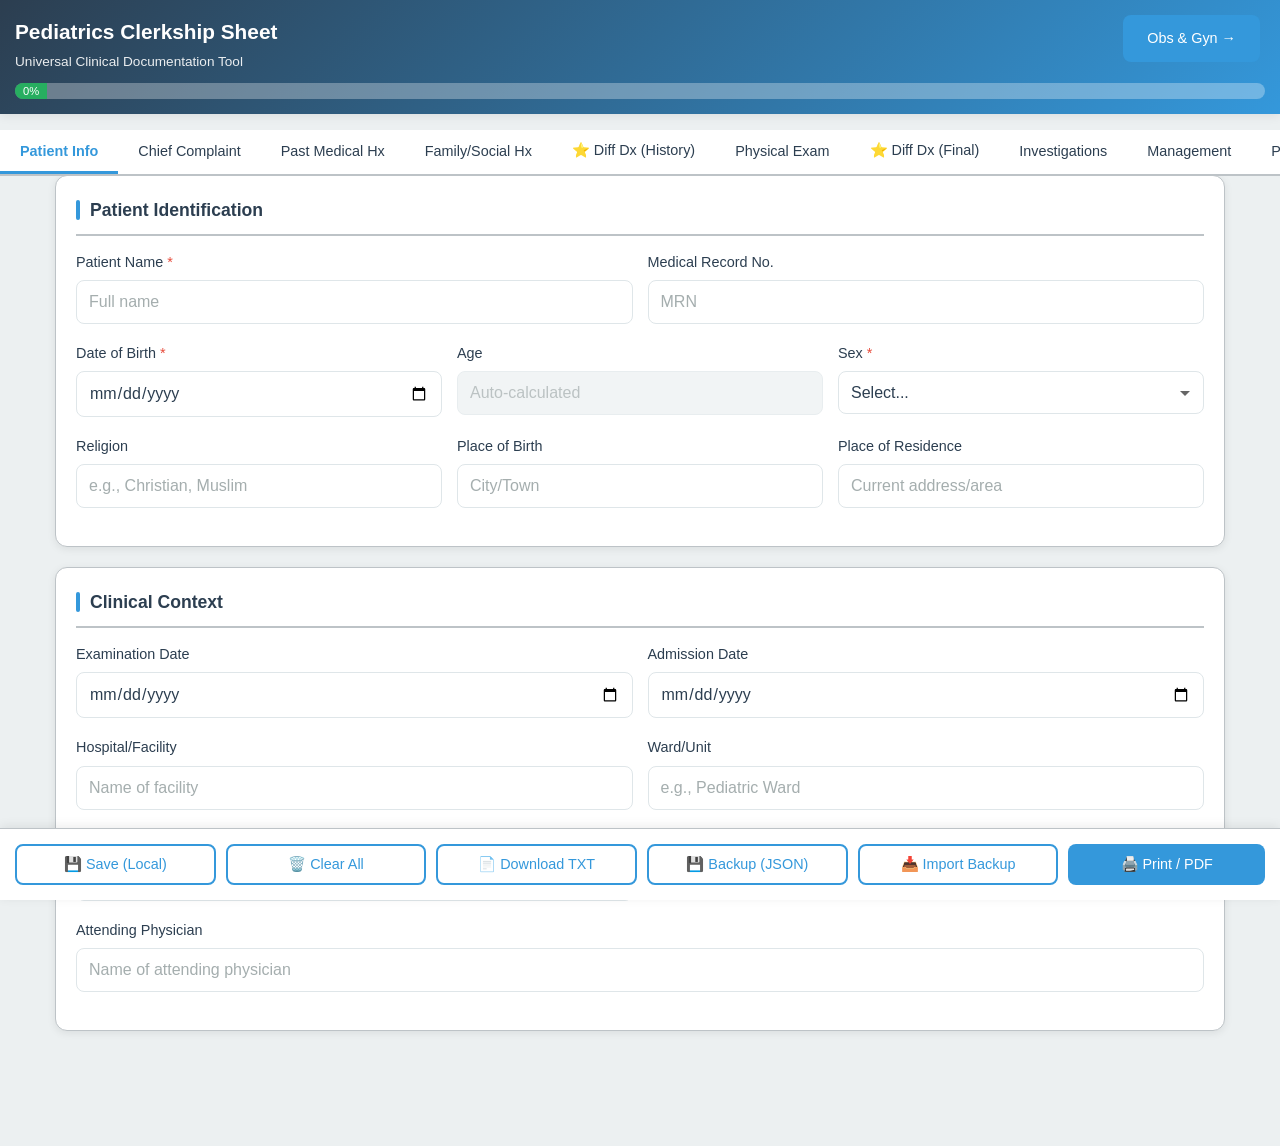
==== commit 5fd51ca6: "added obs and gyn section" ====
--- a/index.html
+++ b/index.html
@@ -14,6 +14,9 @@
 <body>
 
     <div class="header">
+        <div style="position: absolute; top: 15px; right: 20px;">
+    <a href="obs_gyn.html" class="btn btn-primary" style="text-decoration: none; font-size: 0.9em;">Obs & Gyn &rarr;</a>
+</div>
         <h1>Pediatrics Clerkship Sheet</h1>
         <div class="header-subtitle">Universal Clinical Documentation Tool</div>
         <div class="header-meta" id="lastSaved"></div>
@@ -2307,3 +2310,4 @@
 </body>
 
 </html>
+
